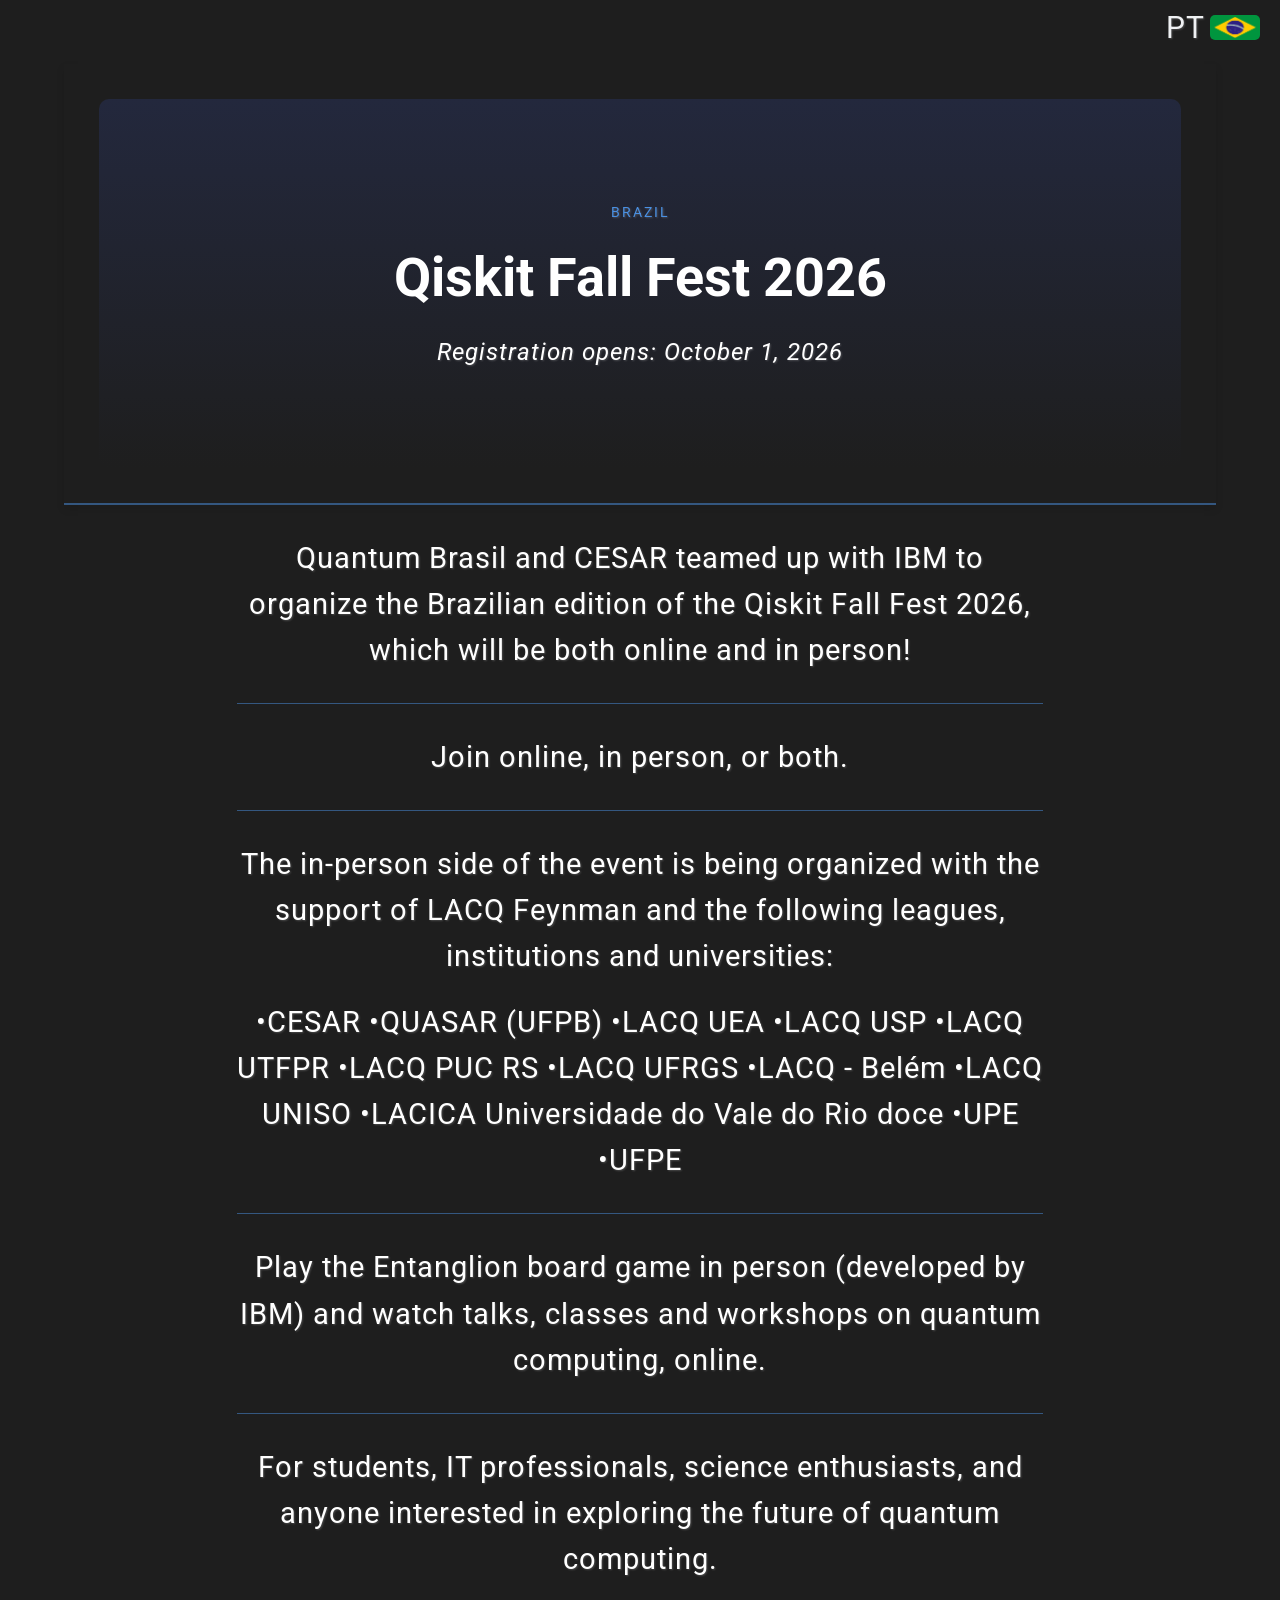
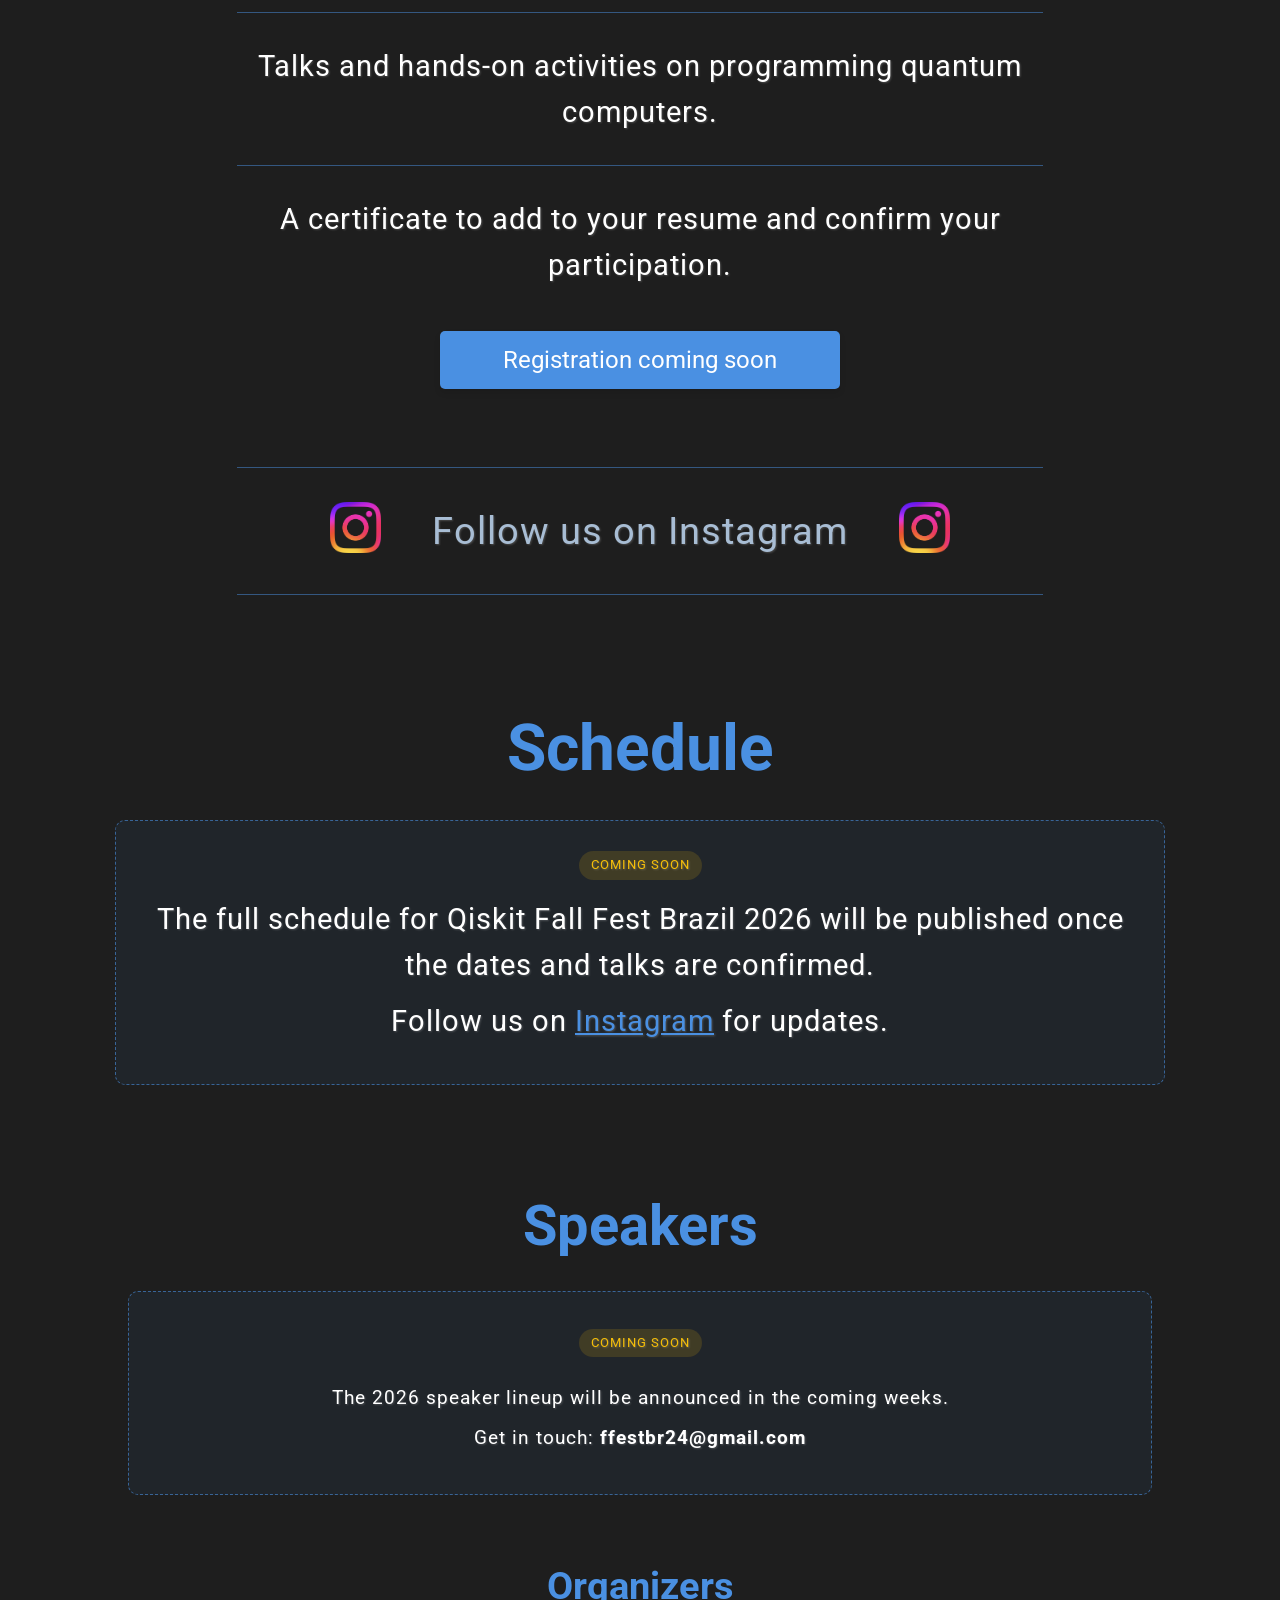
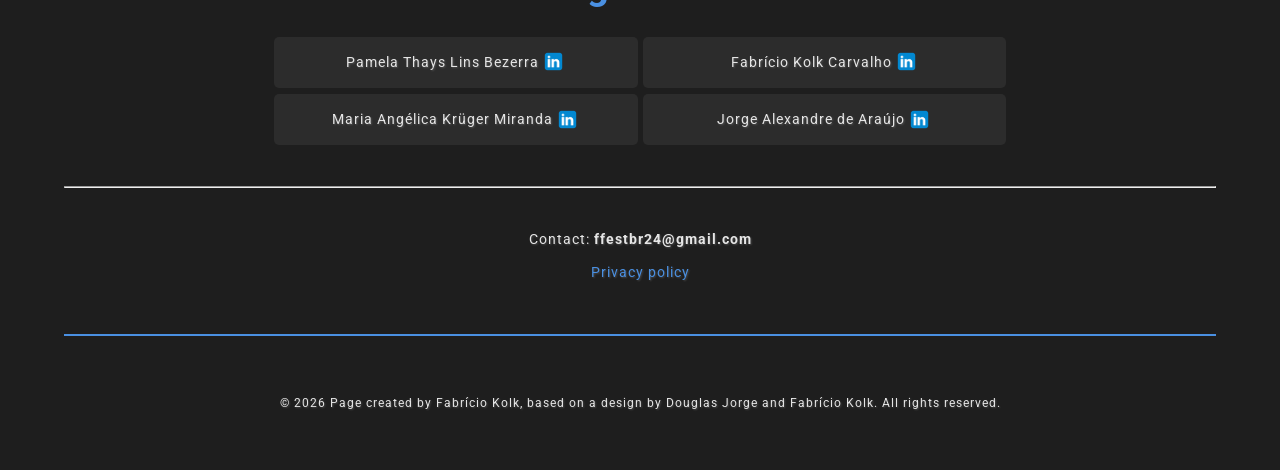
==== index_en.html @ 933672a3 "Updates" ====
<!DOCTYPE html>
<html lang="en">

<head>
  <meta property="og:title" content="Qiskit Fall Fest Brazil - 2026">
  <meta property="og:description" content="Come learn quantum computing!">
  <meta property="og:image" content="https://qiskit-fall-fest-br.github.io/2026/img/instagram/logo_original_big_size.png">
  <meta property="og:url" content="https://qiskit-fall-fest-br.github.io/2026/">
  <meta property="og:type" content="website">

  <meta charset="UTF-8">
  <meta name="viewport" content="width=device-width, initial-scale=1.0">
  <title>Qiskit Fall Fest 2026 - Brazil</title>
  <link rel="stylesheet" href="css/styles.css">
</head>
<body>
  <header>
    <section id="imagem-evento">
      <div class="hero-2026">
        <p class="hero-eyebrow">Brazil</p>
        <h1>Qiskit Fall Fest 2026</h1>
        <p class="hero-data"><!-- TODO: update with the official dates once confirmed -->Registration opens: October 1, 2026
</p>
      </div>
    </section>
    <a class="lang-switcher" href="index.html">
      <p>PT</p>
      <img src="img/flags/br.png" alt="br flag"/>
    </a>
  </header>

  <main>
  <div class="margin">

  <section class="descricao">
    <p>Quantum Brasil and CESAR teamed up with IBM to organize the Brazilian edition of the Qiskit Fall Fest 2026<!-- TODO: confirm the 2026 format -->, which will be both online and in person!</p>
  </section>

  <section class="descricao">
    <p>Join online, in person, or both.</p>
  </section>

  <section class="descricao">
    <!-- TODO: review/update the list of supporting leagues and institutions for the 2026 edition -->
    <p>The in-person side of the event is being organized with the support of LACQ Feynman and
the following leagues, institutions and universities:</p>

      <p>•CESAR
        •QUASAR (UFPB)
        •LACQ UEA
        •LACQ USP
        •LACQ UTFPR
        •LACQ PUC RS
        •LACQ UFRGS
        •LACQ - Belém
        •LACQ UNISO
        •LACICA Universidade do Vale do Rio doce
        •UPE
        •UFPE
</p>

  </section>

  <section class="descricao">
    <p>Play the Entanglion board game in person (developed by IBM) and watch talks, classes and workshops on quantum computing, online.</p>
  </section>

  <section class="descricao">
    <p>For students, IT professionals, science enthusiasts, and anyone interested in
      exploring the future of quantum computing.</p>
  </section>

  <section class="descricao">
    <p>Talks and hands-on activities on programming quantum computers.</p>
  </section>

  <section class="descricao" id="ultimo">
    <p>A certificate to add to your resume and confirm your
      participation.</p>
  </section>

  <section id="formulario-inscricao">
    <!-- TODO: create the 2026 registration form (Google Forms) and update the link in abrirForm(), at the end of this page -->
    <form id="form-inscricao">
      <button type="button" onclick="abrirForm()">Registration coming soon</button>
    </form>
  </section>
  <div class = "instagram_div" >
    <a href="https://www.instagram.com/quantumbrasil_qff/" target="_blank"><img src="img/instagram/logo.png"/></a>
    <a href="https://www.instagram.com/quantumbrasil_qff/" target="_blank"><p class="instagram-link" target="_blank">Follow us on Instagram</p></a>
    <a href="https://www.instagram.com/quantumbrasil_qff/" target="_blank"><img src="img/instagram/logo.png"/></a>
  </div>
  </div>

  <section class="cronograma_mobile">
    <h2>Schedule</h2>
    <div class="placeholder-box">
      <p class="placeholder-tag">Coming soon</p>
      <p>The full schedule for Qiskit Fall Fest Brazil 2026 will be published once the dates and talks are confirmed.</p>
      <p>Follow us on <a href="https://www.instagram.com/quantumbrasil_qff/" target="_blank">Instagram</a> for updates.</p>
    </div>
  </section>

  <section class="palestrantes">
    <h2>Speakers</h2>
    <div class="placeholder-box">
      <p class="placeholder-tag">Coming soon</p>
      <p>The 2026 speaker lineup will be announced in the coming weeks.</p>
      <p>Get in touch: <strong>ffestbr24@gmail.com</strong></p>
    </div>
  </section>

  <div class="margin">
  <div id="organizadores">
    <h2>Organizers</h2>
    <!-- TODO: confirm whether the 2026 organizing team is the same as 2025 and update the list below -->
    <div class="organizadores-container">
      <div class="organizador">
        <p id="Pamela">Pamela Thays Lins Bezerra</p>
        <a href="https://www.linkedin.com/in/pamelathays/" target="_blank">
        <img class="linkedin" src="img/linkedin/icons8-linkedin-480.png" alt="LinkedIn">
    </a>
      </div>
      <div class="organizador">
        <p id="Fabricio_desc">Fabrício Kolk Carvalho</p>
        <a href="https://www.linkedin.com/in/fabricio-kolk/" target="_blank">
            <img class="linkedin" src="img/linkedin/icons8-linkedin-480.png" alt="LinkedIn">
        </a>
    </div>

    <div class="organizador">
        <p id="Maria_desc">Maria Angélica Krüger Miranda</p>
        <a href="https://www.linkedin.com/in/maria-angelica-kruger-miranda-4506661a3/" target="_blank">
            <img class="linkedin" src="img/linkedin/icons8-linkedin-480.png" alt="LinkedIn">
        </a>
    </div>

    <div class="organizador" id="Jorge">
        <p>Jorge Alexandre de Araújo</p>
        <a href="https://www.linkedin.com/in/jorge-ara%C3%BAjo/" target="_blank">
            <img class="linkedin" src="img/linkedin/icons8-linkedin-480.png" alt="LinkedIn">
        </a>
    </div>

    </div>
  </div>
</div>

  <hr>

  <div id="sponsored-div">
    <!-- TODO: update the link below to the official 2026 Global Fall Fest page once available -->
    <!-- 
    <a href="https://www.ibm.com/quantum/events" target="_blank">
      <picture >
        <source  srcset="img/sponsored_image/sponsored_img_en_desktop.png" media="(min-width: 768px)">
        <source  srcset="img/sponsored_image/sponsored_img_en_mobile.png" media="(max-width: 767px)">
        <img class=sponsored-img src="img/sponsored_image/sponsored_img_en_desktop.png" alt="Sponsored Event, click to learn more">
      </picture>
    </a>
    -->
    <section id="fale-conosco">
      <p>Contact: <strong>ffestbr24@gmail.com</strong></p>
      <p><a href="privacidade.html" target="_blank">Privacy policy</a></p>
    </section>

  </div>

</main>


  <script>
    function abrirForm() {
      // TODO: replace with the 2026 Google Forms registration link once it exists
      alert('Registration for Qiskit Fall Fest Brazil 2026 has not opened yet. Follow @quantumbrasil_qff on Instagram to be notified!');
    }
  </script>

  <footer>
    <p>&copy; 2026 Page created by Fabrício Kolk, based on a design by Douglas Jorge and Fabrício Kolk. All rights reserved.</p>
  </footer>

  <script src="js/script.js"></script>
</body>

</html>
---- css/styles.css ----
@import url('https://fonts.googleapis.com/css2?family=Roboto:wght@400;500;700&display=swap');

* {
  margin: 0;
  padding: 0;
  box-sizing: border-box;
}

body {
  font-family: 'Roboto', sans-serif;
  line-height: 1.6;
  background-color: #1e1e1e;
  color: #e5e5e5;
}

header {
  color: #4a90e2;
  padding: 0; /* Increased padding */
  text-align: center;
  box-shadow: 0 4px 8px rgba(0, 0, 0, 0.1); /* Subtle shadow */
  border-bottom: 2px solid rgba(74, 144, 226, 0.5); /* Border at the bottom */
}

section {
  padding: 40px 20px;
}

h1 {
  color: white;
  text-align: center; /* Center the text */
  font-size: 2em; /* Default font size */
  margin-bottom: 20px;
}

h2 {
  color: #4a90e2;
  font-size: 2.2em;
  margin-bottom: 20px;
  text-align: center;
}

/* Default margin for small screens */
.margin {
  margin-left: 5%;
  margin-right: 5%;
}

.palestrante-card {
  /* background: radial-gradient(circle, rgb(17, 17, 16) 10%, rgb(65, 60, 49) 75%, rgb(240, 225, 91) 100%); */
  /* background: linear-gradient(to bottom, #23283d 1%, #0f0f0f 55%);  */
  /* background: linear-gradient(to bottom, #212530 40%, #131314 55%);  */
  background: linear-gradient(to bottom, #252e4799 40%, #131314 70%);
  box-shadow: inset 0 0 5px #fabc5e66;
  /* background: linear-gradient(to bottom, #293147 40%, #131314 55%); */
  border: 0px inset #797876;
  /* box-shadow: inset 0 0 1px #eeb804; */
  /* box-shadow: inset 0 0px 2px #e2be4a; */
  /* box-shadow: 0 0 1px #ff7eb6;  */
  /* box-shadow: 0 0 2px #be95ff; */
}
p {
  text-shadow: 1px 1px 2px rgba(255, 255, 255, 0.2);
}

.nome_palestrante_linkedin_icone img {
  opacity: 55%;
}
.nome_palestrante_linkedin_icone img:hover {
  opacity: 100%;
}
/* Medium screens */
@media (min-width: 768px) {
  .margin {
    margin-left: 10%;
    margin-right: 10%;
  }
}

/* Large screens */
@media (min-width: 1024px) {
  .margin {
    margin-left: 15%;
    margin-right: 15%;
  }
}

/* Extra large screens */
@media (min-width: 1440px) {
  .margin {
    margin-left: 20%;
    margin-right: 20%;
  }
}


.descricao {
  text-align: center;
  margin: 20px 0; /* Add vertical space between text blocks */
  color: #ffffff; /* Dark grey text */
  padding: 10px 0; /* Add some padding inside the text block */
  font-family: 'Roboto', sans-serif; /* Modern font */
  border-bottom: 1px solid rgba(74, 144, 226, 0.5); /* 50% opacity */
}

#formulario-inscricao {
  padding-top: 1vw;
  margin: 3vw;
  margin-top: 0;
}
.instagram_div {
  display:flex;
  flex-direction: column;
  align-items: center;
  padding: 0 2vw;
}

.instagram_div img {
  height: auto;
  width: 5vw;
}

.instagram_div p {
  text-align: center;
  font-size: 1.5vw;
}

#organizadores {
  font-size:0.9em;
  padding: 40px 20px;
}

#organizadores h2 {
  font-size: 2.5em; /* Increase the font size of the heading */
  margin-bottom: 20px;
  text-align: center;
}

#organizadores ul {
  list-style-type: none;
  padding-left: 0;
}

#organizadores ul li {
  background-color: #2c2c2c;
  padding: 15px; /* Increase padding for better spacing */
  margin-bottom: 15px; /* Increase margin for better spacing */
  border-radius: 5px;
  font-size: 1.2em; /* Increase font size for the organizers' names */
  display: flex;
  align-items: center;
  justify-content: space-between;
}

#organizadores ul li a img {
  width: 30px;
  height: 30px;
  vertical-align: middle;
  margin-left: 10px; /* Add some space between the name and the icon */
}


#fale-conosco {
  text-align: center; /* Center the text */
  padding: 20px; /* Add some padding for better spacing */
  margin: 20px 0; /* Add vertical margin for separation */
}

#fale-conosco p {
  margin-bottom: 10px; /* Add some space between paragraphs */
}

#fale-conosco a {
  color: #4a90e2; /* Ensure the link color matches your theme */
  text-decoration: none; /* Remove underline from the link */
}

#fale-conosco a:hover {
  text-decoration: underline; /* Add underline on hover for better UX */
}

p, ul {
  margin-bottom: 20px;
}

#imagem-evento {
  display: flex;
  flex-direction: column;
  margin: auto;
  padding: 3%;
  display: flex;
  justify-content: center; 
  align-items: center;    
  width: 100%;
  height: 100%;       
}

#imagem-evento img {
  max-width: 100%;
  height: auto;
  border-radius: 10px;
}

ul {
  list-style-type: none;
  padding-left: 0;
}

ul li {
  background-color: #2c2c2c;
  padding: 10px;
  margin-bottom: 10px;
  border-radius: 5px;
}

ul li strong {
  color: #4a90e2;
}

a {
  color: #4a90e2;
}


.palestrante-card {
  display: flex;
  flex-direction: row;
  align-items: center;
  background-color: #2c2c2c;
  padding: 20px;
  margin-bottom: 20px;
  border-radius: 10px;
}

.palestrante-card img {
  border-radius: 1%;
  margin-right: 20px;
}


.palestrante-card .info-palestrante h3 {
  color: #4a90e2;
}

footer {
  color: #e5e5e5;
  padding: 30px 0; /* Increased padding */
  text-align: center;
  border-top: 2px solid #4a90e2; /* Border at the top */
}

#form-inscricao {
  display: flex;
  flex-direction: column;
  max-width: 400px;
  margin: 0 auto;
  
}

#form-inscricao label,#form-inscricao input {
  margin-bottom: 10px;
}

#form-inscricao input {
  padding: 10px;
  border-radius: 5px;
  border: 1px solid #4a90e2;
  background-color: #2c2c2c;
  color: #e5e5e5;
}
button {
  background-color: #4a90e2;
  color: #fff;
  border: none;
  padding: 15px 30px; /* Increase padding for a bigger button */
  cursor: pointer;
  border-radius: 5px;
  width: 100%; /* Button occupies 100% of the form width */
  font-family: 'Roboto', sans-serif; /* Modern font */
  box-shadow: 0 4px 6px rgba(0, 0, 0, 0.1); /* Subtle shadow for depth */
  transition: background-color 0.3s ease, transform 0.3s ease; /* Smooth transition */
}

button:hover {
  background-color: #357ABD; /* Darker blue on hover */
  transform: translateY(-2px); /* Slight lift on hover */
}
footer {
  color: #e5e5e5; /* Ensure the text color matches your theme */
  padding: 5%; /* Reduce padding for a smaller footer */
  padding-bottom: 5%;
  text-align: center; /* Center the text */
  font-size: 0.4em; /* Make the text smaller */
}

footer p {
  margin: 0; /* Remove default margin */
}

.lang-switcher{
  display: grid;
  grid-template-columns: 1fr 1fr;
  gap: 0px 0px;
  position:absolute;
  top: 2px;
  right: 2px;
  text-decoration: none;
  align-items: center;
}
.lang-switcher p {
  line-height: 2vw;
  text-decoration: none;
  font-size: clamp(16px, 3vw, 30px);
  margin: 0;
  padding: 0px;
  color: #eff1f3;
}
.lang-switcher img{
  width: clamp(30px, 5vw, 50px);
  height: auto;
 

  padding: 0px; /* Adds padding to make it easier to click on mobile */
  border-radius: 5px; /* Rounded corners */
  transition: all 0.3s ease; /* Smooth transition for hover effects */
}
.lang-switcher img:hover {
  box-shadow: inset 0 0 30px 1px #d396d0;
}

#sponsored-div {
  display: flex;
  flex-direction: column;
  justify-content: center;
  align-items: center;
}


.sponsored-img {
  border-radius: 25px;
  width: 100%;
  height: auto;
}

#ultimo {
  margin-bottom: 0;
  border-bottom: 0;
}

.palestra-card{
  padding: 2vw 3vw;
  box-shadow: inset 0 0 0px 0px #a8a7a0;
  border-bottom: 1px solid #384052;
  border-left: 7px solid #44648d;
  border-radius: 0;
  margin: 2vw;
  display: flex;
  flex-direction: column;
  justify-content: center;
  align-items: center;

}

.cronograma_mobile {
  margin-top: 3vw;
  padding: 1vw 4vw;
}
.cronograma_mobile h2 {
  font-size: clamp(1px, 9vw, 4em);
  margin-top: 4vw;
}
.day {
  
  border-bottom: 1px solid rgba(74, 75, 80, 0.5);
  padding: clamp(1em,5vw,3em) 0;
  margin: 0vw 0;
}
.day h3 {
  font-size: clamp(1px, 5vw, 2.5em);
  font-weight: normal;
  color: #ffffff;
}
.day a {
  text-decoration:none;
  border-bottom: 1px;
}
.palestra-card h4 {
  font-weight: normal;
  font-size: clamp(1px, 4.5vw, 3em);
}
.palestra-card {
  background: radial-gradient(circle, rgba(7, 20, 36, 1) 20%, #17263a 100%);
  display:flex;
  flex-direction: column;
  justify-content: center;
  margin: 1vw 0;
  margin-bottom: 0;
  border-radius: 5px;
  
}
.palestra-card h5 {
  font-weight:normal;
  text-align: center;
  font-size: clamp(1px, 4.5vw, 3em);
  color: #ffffff;
}

.palestra-card p{
  color:#B8D7FA;
  text-align: center;
  font-style: italic;
  font-size: clamp(1px, 3vw, 2em);
  margin: 0;
}

.palestra-card a:hover{
  color:#5ba6fc;
}


#ver_palestra {
  text-align:center;
}

#Esquenta_pal{
  padding-top: 1vw;
}

.cronograma_desktop{
  display:none;
}
.cronograma_desktop_sabado{
  display: none;
}
#ver_palestra{
  display:block;
}

.cronograma_mobile{
  display: block;
}

#voltar_cronograma{
  display:none;
}
/* Media Queries for responsiveness */
@media (min-width: 30px) {
  body {
    padding-top: 3%;
    padding-left: .5%;
    padding-right: .5%;
  }

  header h1 {
    font-size: 3em;
  }

  h1 {
    font-size: 1.5em; /* Adjust font size for small screens */
  }

  h2 {
    font-size: 1em;
  }

  ul {
    padding-left: 40px;
  }

  p {
    font-size: 0.9em;
    letter-spacing: 0.5px;
  }
  button {
    font-size: 1.1em; /* Adjust font size for small screens */
  }
  #fale-conosco {
    font-size: 0.5em;
  }
  #organizadores {
    font-size: .6em;
    
  }
  .lang-switcher {
    top: 3px; /* Less spacing on smaller screens */
    right: 3px;
    font-size: 14px; /* Slightly smaller text */
    padding: 1px 4px; /* Adjust padding */
  }

  .organizador {
    display: flex;
    flex-direction: row;
    align-items: center;
    justify-content: center;
    font-size: 1.2em;
    background-color: #2c2c2c;
    padding: 10px 5px;
    border-radius: 5px;
    width: calc(50% - 20px); /* Ensures each item takes up half of the container */
    box-sizing: border-box; /* Includes padding and borders in width calculations */
    margin-bottom: 1px; /* Optional: adds spacing between rows */

  }
  .organizadores-container {
    display: flex;
    flex-direction: row;
    align-items: center;
    justify-content: center;
    flex-wrap: wrap; /* Allows the items to wrap */
    gap: 5px; /* Space between items */
    justify-content: center; /* Centers items in the middle */
  }
  
  .organizador p {
    margin: 0; /* Removes default margins to ensure proper alignment */
    margin-left:.5em;
    line-height: 1.5; /* Adjusts the line height to center text better */
}

.palestrantes {
  padding: 0 1em;
}
.palestrantes h2 {
  font-size: 9vw;
}
.palestrantes h3 {
  font-size: 7vw;
  text-align: center;
  margin-top: 0;
  margin-bottom: 0;
  font-style: italic;
  
}
.palestrantes p {
  margin: .5em;
  font-size: 3vw;
}
.palestrante-card {
  flex-direction: column;
}
.palestrante-card img {
  margin-right: 0;
}
.info-palestrante {
  padding: 0;
  padding-top: 1vw;
}
.palestrante-name-photo-container {
  display: flex;
  flex-direction: column;
  align-items: center;
  justify-content: center;
  margin-bottom: 2em;
}
.palestrante-photo {
  width: 100%;
  height: auto;
  object-fit: cover;
}	


.linkedin {
    margin: 0; /* Adds space between the text and icon */
    margin-left: .4em;
    width: 2.1em; /* Adjust size based on preference */
    height: auto; /* Maintains aspect ratio */
}
.nome_palestrante_linkedin_icone {
  display: flex; 
  flex-direction: row;
  justify-content: center;
  margin-top: 0;
}
.nome_palestrante_linkedin_icone img {
  width: 8vw;
  min-width: 1.8em;
  height: auto;
  margin-top: 1.8vw;
  margin-left: 3vw;
}
.nome_palestrante_linkedin_icone a {
  display: inline-block;
  margin: 0;
} 
.instagram_div {
  border-top:1px solid rgba(74, 144, 226, 0.5);;
  border-bottom:1px solid rgba(74, 144, 226, 0.5);; 

  box-shadow: inset 0 0px 0px #53a1e066;
  border-radius: 0vw;
  margin-top: 0em;
  display:flex;
  flex-direction: row;
  align-items: center;
  justify-content: center;
  padding: 1vw 1vw;
}

.instagram_div img {
  vertical-align: center;
  margin-top: 0vw;
  margin-left: 4vw;
  margin-right: 4vw;
  height: auto;
  width: 6vw;
}

.instagram_div p {
  color: #a8bdd4;
  margin-top: 3.5vw;
  text-align: center;
  font-size: 5vw;
  text-decoration: none;
  vertical-align: middle;
}
.instagram_div a {
  text-decoration: none;
  margin:0;
  padding: 0;
}
#ver_palestra{
  display:block;
}

.cronograma_mobile{
  display: block;
}

#voltar_cronograma{
  display:none;
}
#cronograma_desktop{
  display:none;
}
#h2_hide{
  display:none;
}
#pre_evento{
  display:none;
}
}

@media (min-width: 768px) {
  body {
    padding-top: 5%;
    padding-left: 5%;
    padding-right: 5%;
  }
  

  header h1 {
    font-size: 3em;
  }

  h1 {
    font-size: 2em; /* Adjust font size for medium screens */
  }

  ul {
    padding-left: 40px;
  }

  p {
    font-size: 1.5em;
    letter-spacing: 0.8px;
  }
  button {
    font-size: 1.2em; /* Adjust font size for medium screens */
    }
  #fale-conosco {
    font-size: 0.5em;
  }
  #organizadores h2 {
    font-size: 2.6em;
  }
  .lang-switcher {
    top: 7px; /* Increase spacing on larger screens */
    right: 7px;
    font-size: 14px; /* Slightly larger text */
    padding: 3px 7px;
  }

  
.palestrantes {
  padding: 0 5vw;
}
.palestrantes h2 {
  font-size: 3.5em;
}
.palestrantes h3 {
  font-size: 4vw;
  text-align: center;
  margin-top: 0;
  margin-bottom: 0;
  font-style: italic;
}
.palestrantes p {
  margin: .5em;
  font-size: 2vw;
}

.palestrante-card {
  flex-direction: column;
  border: 0px inset #8a7242;
  /* background: linear-gradient(to bottom, #191d2999 40%, #131314 70%); */
  box-shadow: inset 0 0 3px #ecc06866;
}
.palestrante-card img {
  margin-right: 0;
}
.info-palestrante {
  padding: 0;
  padding-top: 1vw;
}
.palestrante-name-photo-container {
  display: flex;
  flex-direction: column;
  align-items: center;
  justify-content: center;
  margin-bottom: 2em;
}
.palestrante-photo {
  width: 100%;
  max-width: 40em;
  height: auto;
  object-fit: cover;
}	

.organizador p {
    margin: 0; /* Removes default margins to ensure proper alignment */
    line-height: 1.5; /* Adjusts the line height to center text better */
}

.linkedin {
    margin: 0; /* Adds space between the text and icon */
    margin-top: .5em;
    margin-left: .4em;
    width: 2.1em; /* Adjust size based on preference */
    height: auto; /* Maintains aspect ratio */
}
.nome_palestrante_linkedin_icone {
  display: flex;
  flex-direction: row;
  justify-content: center;
  margin-top: 1em;
}
.nome_palestrante_linkedin_icone img {
  width: 5vw;
  height: auto;
  margin-top: .8vw;
  margin-left: 1.2em;
}
.nome_palestrante_linkedin_icone a {
  display: inline-block;
  margin: 0;
} 
.instagram_div {
  border-top:1px solid #576c92;
  border-bottom:1px solid #576c92; 

  box-shadow: inset 0 0px 0px #53a1e066;
  border-radius: 0vw;
  margin-top: 0em;
  display:flex;
  flex-direction: row;
  align-items: center;
  justify-content: center;
  padding: 1vw 1vw;
}

.instagram_div img {
  vertical-align: center;
  margin-top: 0vw;
  margin-left: 4vw;
  margin-right: 4vw;
  height: auto;
  width: 4vw;
}

.instagram_div p {
  color: #a8bdd4;
  margin-top: 1.5vw;
  text-align: center;
  font-size: 3vw;
  text-decoration: none;
  vertical-align: middle;
}
.instagram_div a {
  text-decoration: none;
  margin:0;
  padding: 0;
}
#ver_palestra{
  display:block;
}
#cronograma_desktop{
  display:none;
}
#cronograma_desktop_sabado{
  display:none;
}
.cronograma_mobile{
  display: block;
}

#voltar_cronograma{
  display:none;
}
#h2_hide{
  display:none;
}
#pre_evento{
  display:none;
}
}

@media (min-width: 1024px) {
  body {
    padding-top: 5%;
    padding-left: 5%;
    padding-right: 5%;
  }

  header h1 {
    font-size: 3em;
  }

  h1 {
    font-size: 2.5em; /* Adjust font size for large screens */
  }

  ul {
    padding-left: 60px;
  }

  p {
    font-size: 1.8em;
    letter-spacing: 1px;

  }
  button {
    font-size: 1.5em; /* Adjust font size for large screens */
    }
  #fale-conosco {
    font-size: 0.5em;
  }
  #organizadores h2 {
    font-size: 3em;
  }
  .lang-switcher {
    top: 10px; /* Increase spacing on larger screens */
    right: 10px;
    font-size: 20px; /* Slightly larger text */
    padding: 5px 10px;
  }
  .organizador {
    display: flex;
    flex-direction: row;
    align-items: center;
    justify-content: center;
    font-size: .8em;
    background-color: #2c2c2c;
    padding: 10px 5px;
    border-radius: 5px;
    width: calc(50% - 20px); /* Ensures each item takes up half of the container */
    box-sizing: border-box; /* Includes padding and borders in width calculations */
    margin-bottom: 1px; /* Optional: adds spacing between rows */
  }
  .organizadores-container {
    display: flex;
    flex-direction: row;
    align-items: center;
    justify-content: center;
    flex-wrap: wrap; /* Allows the items to wrap */
    gap: 5px; /* Space between items */
    justify-content: center; /* Centers items in the middle */
  }
  .organizador p {
    margin: 0; /* Removes default margins to ensure proper alignment */
    line-height: 1.5; /* Adjusts the line height to center text better */
}

.palestrantes {
  padding: 0 4em;
}
.palestrantes h2 {
  font-size: 3.5em;
}
.palestrantes h3 {
  font-size: 3.5vw;
  text-align: center;
  margin-top: 0;
  margin-bottom: 0;
  font-style: italic;
}
.palestrantes p {
  margin: .5em;
  font-size: 1.5vw;
}
.palestrante-card {
  flex-direction: column;
}
.palestrante-card img {
  margin-right: 0;
}
.info-palestrante {
  padding: 1vw 3vw;
}
.palestrante-name-photo-container {
  display: flex;
  flex-direction: column;
  align-items: center;
  justify-content: center;
  margin-bottom: 2em;
}
.palestrante-photo {
  max-width: none;
  min-width: 30em;
  width: 55%;
  height: auto;
  object-fit: cover;
}	
#organizadores h2{
  font-size: 4em;
}
.organizador {
  display: flex;
  flex-direction: row;
  align-items: center;
  justify-content: center;
  font-size: .8em;
  background-color: #2c2c2c;
  padding: 10px 5px;
  border-radius: 5px;
  width: calc(50% - 20px); /* Ensures each item takes up half of the container */
  box-sizing: border-box; /* Includes padding and borders in width calculations */
  margin-bottom: 1px; /* Optional: adds spacing between rows */
}
.organizadores-container {
  display: flex;
  flex-direction: row;
  align-items: center;
  justify-content: center;
  flex-wrap:wrap; /* Allows the items to wrap */
  gap: 5px; /* Space between items */
  justify-content:center; /* Centers items in the middle */
}
.organizador p {
  margin: 0; /* Removes default margins to ensure proper alignment */
  line-height: 1.5; /* Adjusts the line height to center text better */
}

.linkedin {
    margin: 0; /* Adds space between the text and icon */
    margin-top: .5em;
    margin-left: .4em;
    width: 3em; /* Adjust size based on preference */
    height: auto; /* Maintains aspect ratio */
}
.nome_palestrante_linkedin_icone {
  display: flex;
  flex-direction: row;
  justify-content: center;
  margin-top: 1em;
}
.nome_palestrante_linkedin_icone img {
  width: 4vw;
  height: auto;
  margin-top: 1vw;
  margin-left: 1.2em;
}
.nome_palestrante_linkedin_icone a {
  display: inline-block;
  margin: 0;
}
.instagram_div {
  border-top:1px solid rgba(74, 144, 226, 0.5);
  border-bottom:1px solid rgba(74, 144, 226, 0.5);; 

  box-shadow: inset 0 0px 0px #53a1e066;
  border-radius: 0vw;
  margin-top: 0em;
  display:flex;
  flex-direction: row;
  align-items: center;
  justify-content: center;
  padding: 1vw 1vw;
}

.instagram_div img {
  vertical-align: center;
  margin-top: 0vw;
  margin-left: 4vw;
  margin-right: 4vw;
  height: auto;
  width: 4vw;
}

.instagram_div p {
  color: #a8bdd4;
  margin-top: 1.5vw;
  text-align: center;
  font-size: 3vw;
  text-decoration: none;
  vertical-align: middle;
}
.instagram_div a {
  text-decoration: none;
  margin:0;
  padding: 0;
}

#cronograma_desktop{
  display:none;
}
#cronograma_desktop_sabado{
  display:none;
}
#ver_palestra{
  display:block;
}

.cronograma_mobile{
  display: block;
}

#voltar_cronograma{
  display:none;
}
#h2_hide{
  display:none;
}
#pre_evento{
  display:none;
}
}


@media (min-width: 1440px) {
  body {
    padding-top: 2%;
    padding-left: 5%;
    padding-right: 5%;
  }

  header h1 {
    font-size: 3em;
  }

  h1 {
    font-size: 3em; /* Adjust font size for extra large screens */
  }


  ul {
    padding-left: 80px;
  }

  p {
    font-size: 2.5em;
    letter-spacing: 1.1px;
  }
  button {
    font-size: 2em; /* Adjust font size for extra large screens */
    }
  #fale-conosco {
    font-size: 0.6em;
  }
  .palestrantes {
    padding: 0 6vw;
  }
  .palestrantes h3 {
    font-size: 3vw;
    text-align: center;
    margin-top: 0;
    margin-bottom: 0;
    font-style: italic;
  }
  .palestrante-photo {
    width: 55%;
    height: auto;
    object-fit: cover;
  }	
  .nome_palestrante_linkedin_icone img {
    width: 3vw;
    height: auto;
    margin-top: .87em;
    margin-left: 1.2em;
  }

  #organizadores h2{
    font-size: 4em;
  }
  .organizador {
    display: flex;
    flex-direction: row;
    align-items: center;
    justify-content: center;
    font-size: .8em;
    background-color: #2c2c2c;
    padding: 10px 5px;
    border-radius: 5px;
    width: calc(50% - 20px); /* Ensures each item takes up half of the container */
    box-sizing: border-box; /* Includes padding and borders in width calculations */
    margin-bottom: 1px; /* Optional: adds spacing between rows */
  }
  .organizadores-container {
    display: flex;
    flex-direction: row;
    align-items: center;
    justify-content: center;
    flex-wrap:wrap; /* Allows the items to wrap */
    gap: 5px; /* Space between items */
    justify-content:center; /* Centers items in the middle */
  }
  .organizador p {
    margin: 0; /* Removes default margins to ensure proper alignment */
    line-height: 1.5; /* Adjusts the line height to center text better */
}

  .linkedin {
      margin: 0; /* Adds space between the text and icon */
      margin-top: .5em;
      margin-left: .5em;
      width: 4em; /* Adjust size based on preference */
      height: auto; /* Maintains aspect ratio */
  }

  .nome_palestrante_linkedin_icone {
    display: flex;
    flex-direction: row;
    justify-content: center;
    margin-top: 1em;
  }
  .nome_palestrante_linkedin_icone img {
    width: 3.5vw;
    height: auto;
    margin-top: .6vw;
    margin-left: 1.2em;
  }
  .nome_palestrante_linkedin_icone a {
    display: inline-block;
    margin: 0;
  }
  .instagram_div {
    border-top:1px solid rgba(74, 144, 226, 0.5);;
    border-bottom:1px solid rgba(74, 144, 226, 0.5);; 
  
    box-shadow: inset 0 0px 0px #53a1e066;
    border-radius: 0vw;
    margin-top: 0em;
    display:flex;
    flex-direction: row;
    align-items: center;
    justify-content: center;
    padding: 1vw 1vw;
  }
  
  .instagram_div img {
    vertical-align: center;
    margin-top: 0vw;
    margin-left: 4vw;
    margin-right: 4vw;
    height: auto;
    width: 4vw;
  }
  
  .instagram_div p {
    color: #a8bdd4;
    margin-top: 1.5vw;
    text-align: center;
    font-size: 2.4vw;
    text-decoration: none;
    vertical-align: middle;
  }
  .instagram_div a {
    text-decoration: none;
    margin:0;
    padding: 0;
  }

  #cronograma_desktop{
    display:grid;
  }

  #cronograma_desktop_sabado{
    display:grid;
  }
  #ver_palestra{
    display:none;
  }

  .cronograma_mobile{
    display: none;
  }

  #voltar_cronograma{
    display:block;
    text-align: center;
  }
  
.cronograma_mobile{
  padding:0
}



.cronograma_desktop_sabado{
  display: grid;
  grid-template-columns: .5fr 1fr 1fr;
  grid-template-rows: 1fr;
  gap: 0px 0px;
  border-right: 1px solid rgba(74, 75, 80, 0.5);
  margin-top:1vw;
  margin-bottom:1vw;
  padding: 0vw 0vw;
  
}
.cronograma_desktop_sabado h3{
  font-size: 1.5vw;
  background: radial-gradient(circle, rgba(7, 20, 36, 1) 20%, #17263a 100%);
  border-left: 8px solid #44648d;
  border-top: 1px solid #384052;
  border-bottom: 1px solid #384052;
  border-top-left-radius: 8px;
  border-bottom-left-radius: 8px;
  height: 100%;
  text-align: center;
  padding: 3.5vw 0;
}


.cronograma_desktop_sabado .palestra-card {
  margin: 0vw;
  border: 0;
  border-left: 1px solid #384052;
  border-top: 1px solid #384052;
  border-bottom: 1px solid #384052;
  
  height: 100%;
}

.cronograma_desktop_sabado .palestra-card h5 {
  font-size: 1.5rem; /* Smaller heading for talks */
  margin-bottom: .5rem;

} 
.cronograma_desktop_sabado .palestra-card.smaller_h5 h5 {
  font-size: 1.3rem; /* Smaller heading for talks */
  margin-bottom: .5rem;

} 
.cronograma_desktop h3 {
  border-top: 1px solid #384052;
  text-align: center;
  font-size: 1.3vw; /* Smaller heading for talks */
  margin-bottom: 0rem;
  box-shadow: inset 0 0 0px 0px #d5dadf66;
  border-bottom: 1px solid #384052;
  padding: 5vw 1vw;
  border-radius: 0px;
  background: radial-gradient(circle, rgba(7, 20, 36, 1) 20%, #17263a 100%);
  border-left: 8px solid #44648d;
  border-top-left-radius: 8px;
  border-bottom-left-radius: 8px;
  border-right: 1px solid #384052;
}

.cronograma_desktop_sabado .palestra-card p {
  font-size: 0.9rem; /* Smaller text for talk times and names */
}



.cronograma_desktop {
  display: grid;
  grid-template-rows: repeat(1, 1fr); /* 7 equal columns */
  grid-template-columns: .8fr 1fr 1fr 1fr; /* 3 rows that auto-adjust their height based on content */
  gap: 0px 0px; /* Space between the grid items */
  grid-auto-flow: row;
  border-bottom: 1px solid rgba(74, 75, 80, 0.5);
  padding: 0vw 0vw;
  padding-top: 0vw;
  margin-top: 1vw;
  /* background: linear-gradient(to bottom, #afbcc2, #3a5875, #31363a); */
  border-radius: 0px;
  /* border-bottom: 1px solid #f3f4f5; */
  border-top: 1px solid rgba(74, 75, 80, 0.5);

}
/* Each day block */

.cronograma_desktop_sabado.less_padding {
  display: grid;
  grid-template-columns: .5fr 1fr 1fr 1fr 1fr;
  grid-template-rows: 1fr;
}

.less_padding.palestra-card{
  padding: 2vw .5vw;
  margin:.2vw;
  border-radius: 1px;
  border-top: 1px solid rgba(74, 75, 80, 0.5);
}

#less_padding_h3 {
  padding: 4.5vw 2vw;
  font-size: 1.6vw;
  font-weight: normal;
  border-radius: 5px;
}
.cronograma_desktop .palestra-card h5 {
  font-size: 1.4rem; /* Smaller heading for talks */
  margin-bottom: .5rem;

}

.cronograma_desktop .palestra-card {
  flex-grow: 2; /* Allows cards to grow to the same height */
  display: flex;
  flex-direction: column;
  justify-content:center; /* Ensures content within is distributed evenly */
  min-height: 200px; /* You can adjust this to control the minimum height */
  padding: 0vw .5vw;
  margin:0;
  /* border-top-left-radius: 15px;
  border-bottom-left-radius: 15px;
  border-top-right-radius: 3px;
  border-bottom-right-radius: 3px; */
  border-right: 1px solid #384052;
  border-top: 1px solid #384052;
  border-left: 0px solid #f3f4f5;
}

.cronograma_desktop .palestra-card p {
  font-size: 0.9rem; /* Smaller text for talk times and names */
}
.programacao_semana{
  font-size:2.5vw;
  margin-top: 2vw;
  margin-bottom: 0;
}
#pre_evento{
  display: block;
  font-size:2.5vw;
  margin-top: 6vw;
  margin-bottom: 0;
}
#h2_hide{
  display:block;
}
#pre_evento{
  display:block;
}

.palestra-card {
  background: radial-gradient(circle, rgba(7, 20, 36, 1) 20%, #17263a 100%);
  display:flex;
  flex-direction: column;
  justify-content: center;
  margin: 1vw 0;
  margin-bottom: 0;
  border-radius: 0px;
  
}

.palestra-card.change_color{
  background: radial-gradient(circle, rgb(12, 33, 59) 20%, #223349 100%);
}

h3.change_color{
  background: radial-gradient(circle, rgb(12, 33, 59) 20%, #223349 100%);
}
  
}

@media (min-width: 1600px) {
  #ver_palestra {
    text-align:left;
  }

  .palestrantes {
    margin: 0;
    padding: 0;
  }
  .palestrantes h2 {
    font-size: 4em;
    
  }
  .palestrantes h3 {
    font-size: 3.2em;
    text-align: left;
    font-style: italic;
    margin-left: .5em;
  }
  .palestrantes p {
    text-align: left;
    margin: 1em;
    font-size: 1.5em;
  }
  .palestrante-card {
    flex-direction: row;
    padding:1em;
    border: 0px inset #8a7242;
    background: linear-gradient(to right, #1b2133 10%, #131314 40%);
    /* box-shadow: inset 0 0 5px #fabc5e66; */
    /* box-shadow: inset 0 0 3px #ecc06866; */
  }
  .palestrante-name-photo-container {
    display: flex;
    flex-direction: column;
    align-items: center;
    justify-content: center;
    margin-bottom: 2em;
  }
  .palestrante-photo {
    width: 30em;
    height: auto;
    object-fit: cover;
    /* box-shadow: 0px 0px 5px 1px #139dd333; */
  }
  .nome_palestrante_linkedin_icone {
    display: flex;
    flex-direction: row;
    justify-content: left;
    margin-top: 1em;
  }
  .nome_palestrante_linkedin_icone {
    display: flex;
    flex-direction: row;
  }
  .nome_palestrante_linkedin_icone img {
    width: 3.8em;
    height: auto;
    margin-top: .8em;
    margin-left: 1.2em;
  }
  .nome_palestrante_linkedin_icone a {
    display: inline-block;
    margin: 0;
  }
  .instagram_div {
    border-top:1px inset #5c8adf;
    border-bottom:1px inset #5c8adf; 
  
    box-shadow: inset 0 0px 0px #53a1e066;
    border-radius: 0vw;
    margin-top: 3vw;
    display:flex;
    flex-direction: row;
    align-items: center;
    justify-content: center;
    padding: 1vw 1vw;
  }
  
  .instagram_div img {
    vertical-align: center;
    margin-top: 0vw;
    margin-left: 4vw;
    margin-right: 4vw;
    height: auto;
    width: 4vw;
  }
  
  .instagram_div p {
    color: #a8bdd4;
    margin-top: 1.5vw;
    text-align: center;
    font-size: 2.4vw;
    text-decoration: none;
    vertical-align: middle;
  }
  .instagram_div a {
    text-decoration: none;
    margin:0;
    padding: 0;
  }
  #voltar_cronograma{
    text-align:left;
  }
  
}

.palestrantes{
  margin-top: 5vw;
}
#ver_palestra a{
  text-shadow: none;
  text-decoration: none;
  font-weight: lighter;
  font-style: italic;
  color:#615b4a;
  box-shadow: inset 0 0 1px 1px #524d2f;
  border-radius: 5px;
  padding:clamp(.5em, 1vw, .5em);
  
}
#voltar_cronograma  a{
  text-shadow: none;
  text-decoration: none;
  font-weight: lighter;
  font-style: italic;
  color:#4a5561;
  box-shadow: inset 0 0 1px 1px #3c3f4d;
  border-radius: 5px;
  padding:clamp(.5em, 1vw, .5em);
  
}
#voltar_cronograma {
  margin-top:clamp(1px, 4vw, 1em);

}
#voltar_cronograma a:hover{
  color:#62839e;
  box-shadow: inset 0 0 1px 1px #62839e;
}
#ver_palestra a:hover{
  color:#9e9062;
  
}

#ver_palestra {
  margin-top:clamp(1px, 4vw, 1em);

}
.palestrante-card p {
  margin-top:.5vw;
}



.palestrante-card .bio{
  margin-bottom: .4vw;
}



.palestra-card.highlight {
  box-shadow: inset 0 0 0px 5px #f5be0866;
}

/* #organizadores {
  padding: 40px 20px;
  text-align: center;
} */

/* --- Added for the 2026 edition --- */

.hero-2026 {
  width: 100%;
  padding: 8vw 5% 6vw;
  text-align: center;
  background: linear-gradient(180deg, #23283d 0%, #1e1e1e 100%);
  border-radius: 10px;
}

.hero-2026 .hero-eyebrow {
  color: #4a90e2;
  text-transform: uppercase;
  letter-spacing: 2px;
  font-size: 0.9em;
  margin-bottom: 10px;
}

.hero-2026 h1 {
  font-size: clamp(2em, 6vw, 3.4em);
  margin-bottom: 12px;
}

.hero-2026 .hero-data {
  color: #ffffff;
  font-style: italic;
  font-size: clamp(1.1em, 3vw, 1.5em);
}

.placeholder-box {
  text-align: center;
  margin: 20px 0;
  padding: 30px 20px;
  color: #ffffff;
  border: 1px dashed rgba(74, 144, 226, 0.6);
  border-radius: 10px;
  background: rgba(74, 144, 226, 0.06);
}

.placeholder-box h2 {
  margin-bottom: 14px;
}

.placeholder-box p {
  margin-bottom: 10px;
}

.placeholder-box .placeholder-tag {
  display: inline-block;
  margin-bottom: 16px;
  padding: 4px 12px;
  border-radius: 999px;
  background: rgba(245, 190, 8, 0.15);
  color: #f5be08;
  font-size: 0.8em;
  text-transform: uppercase;
  letter-spacing: 1px;
}
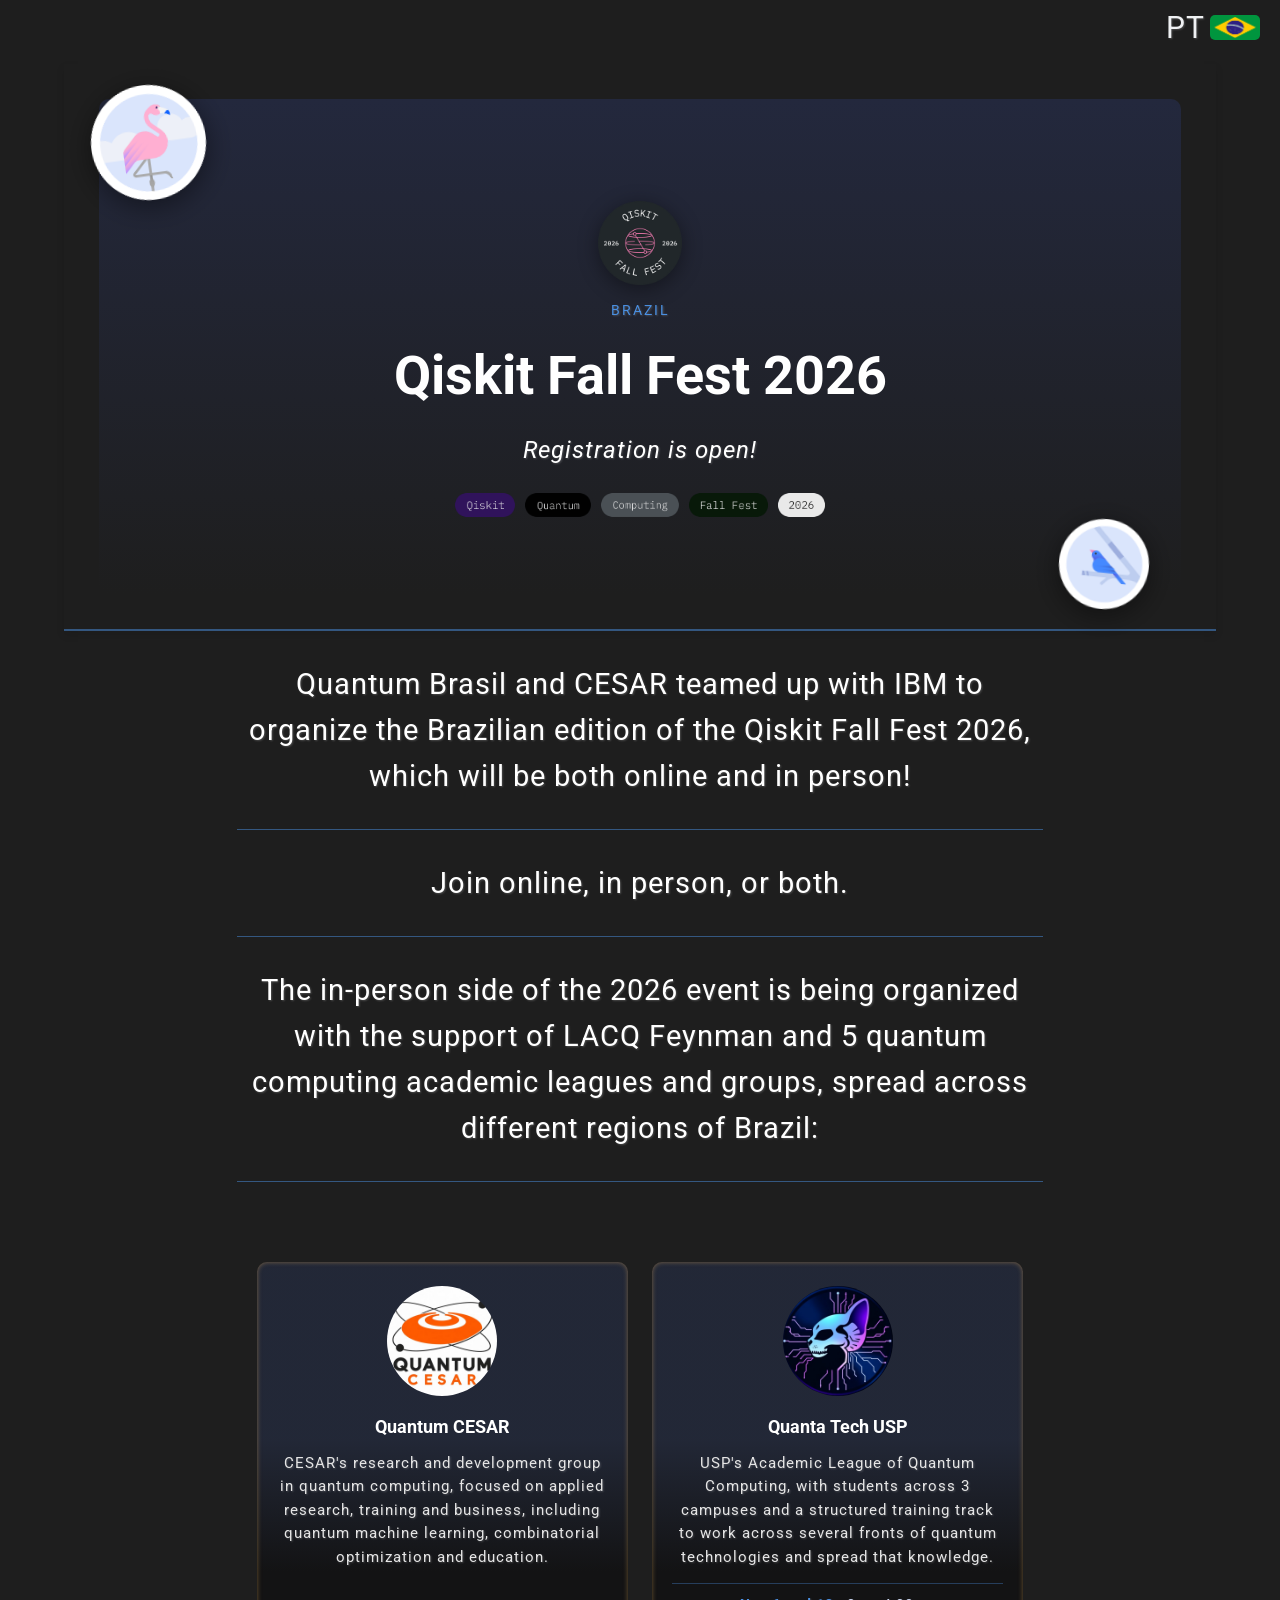
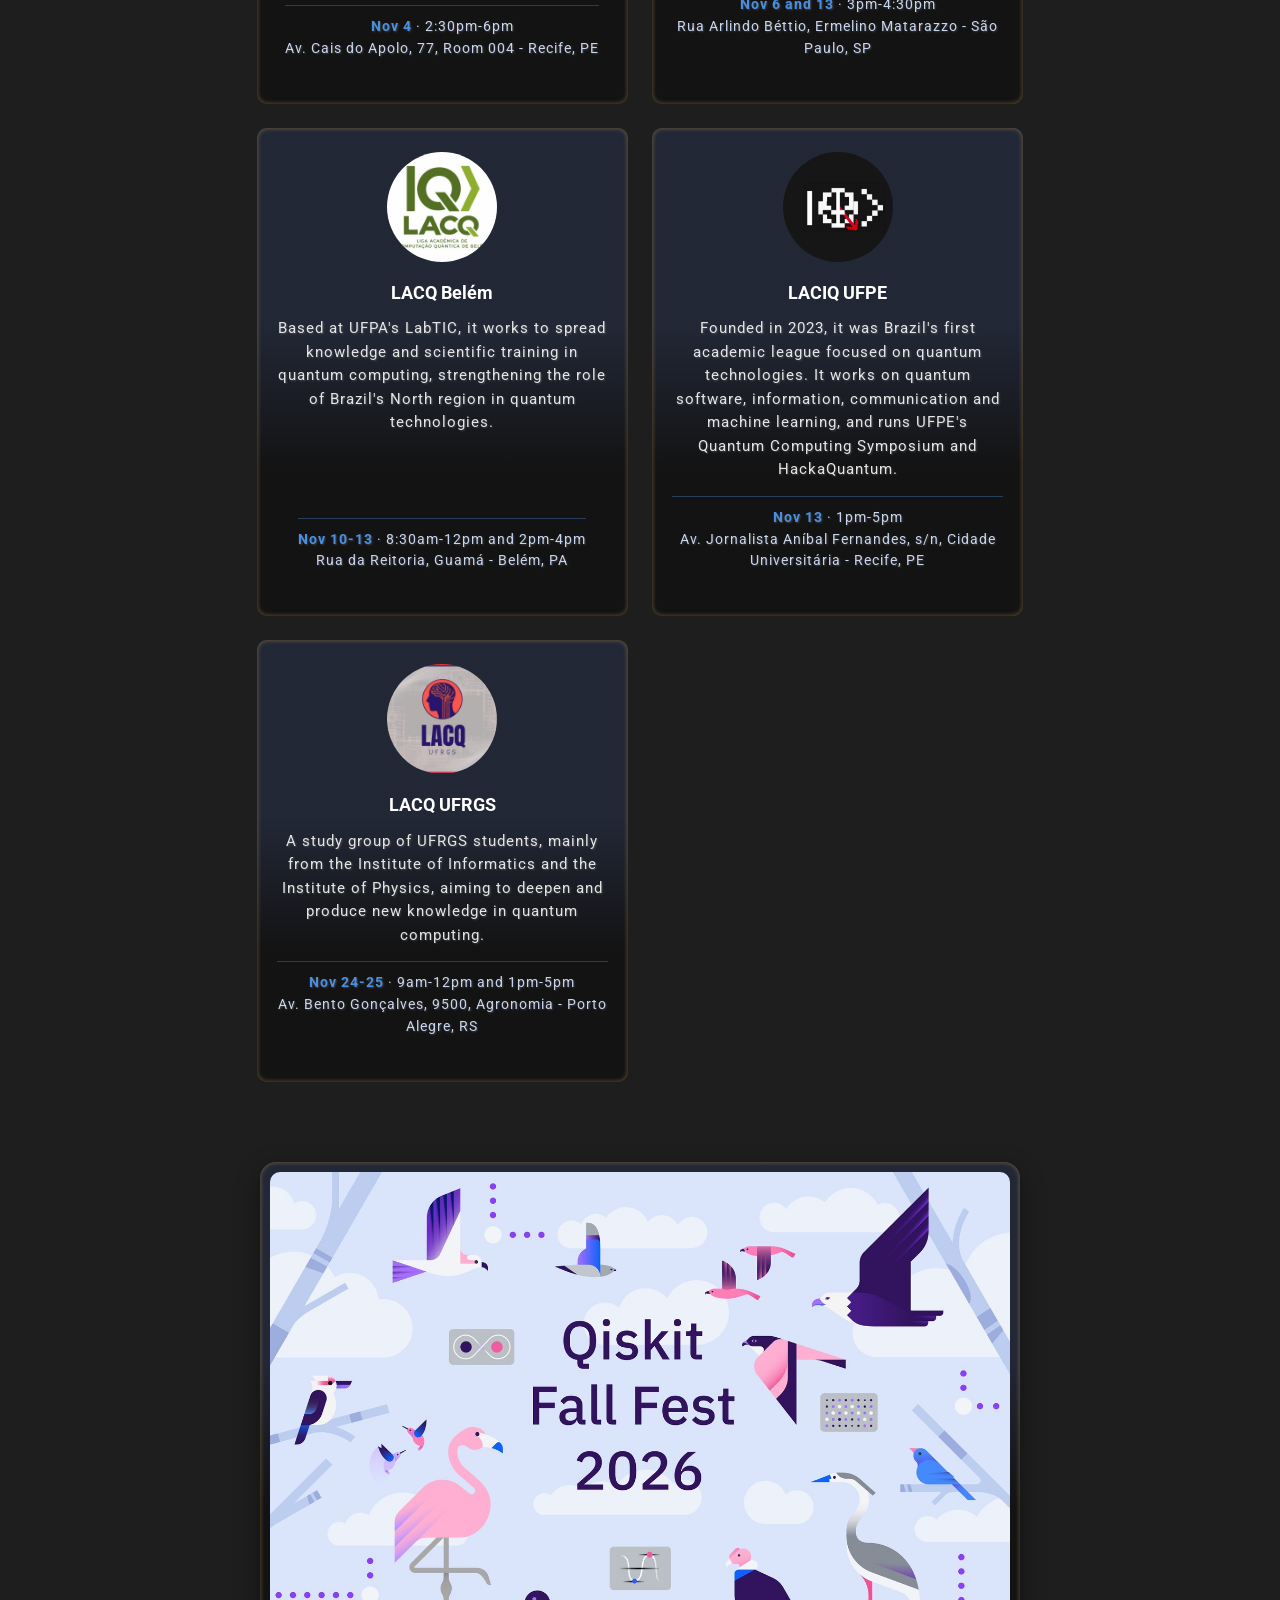
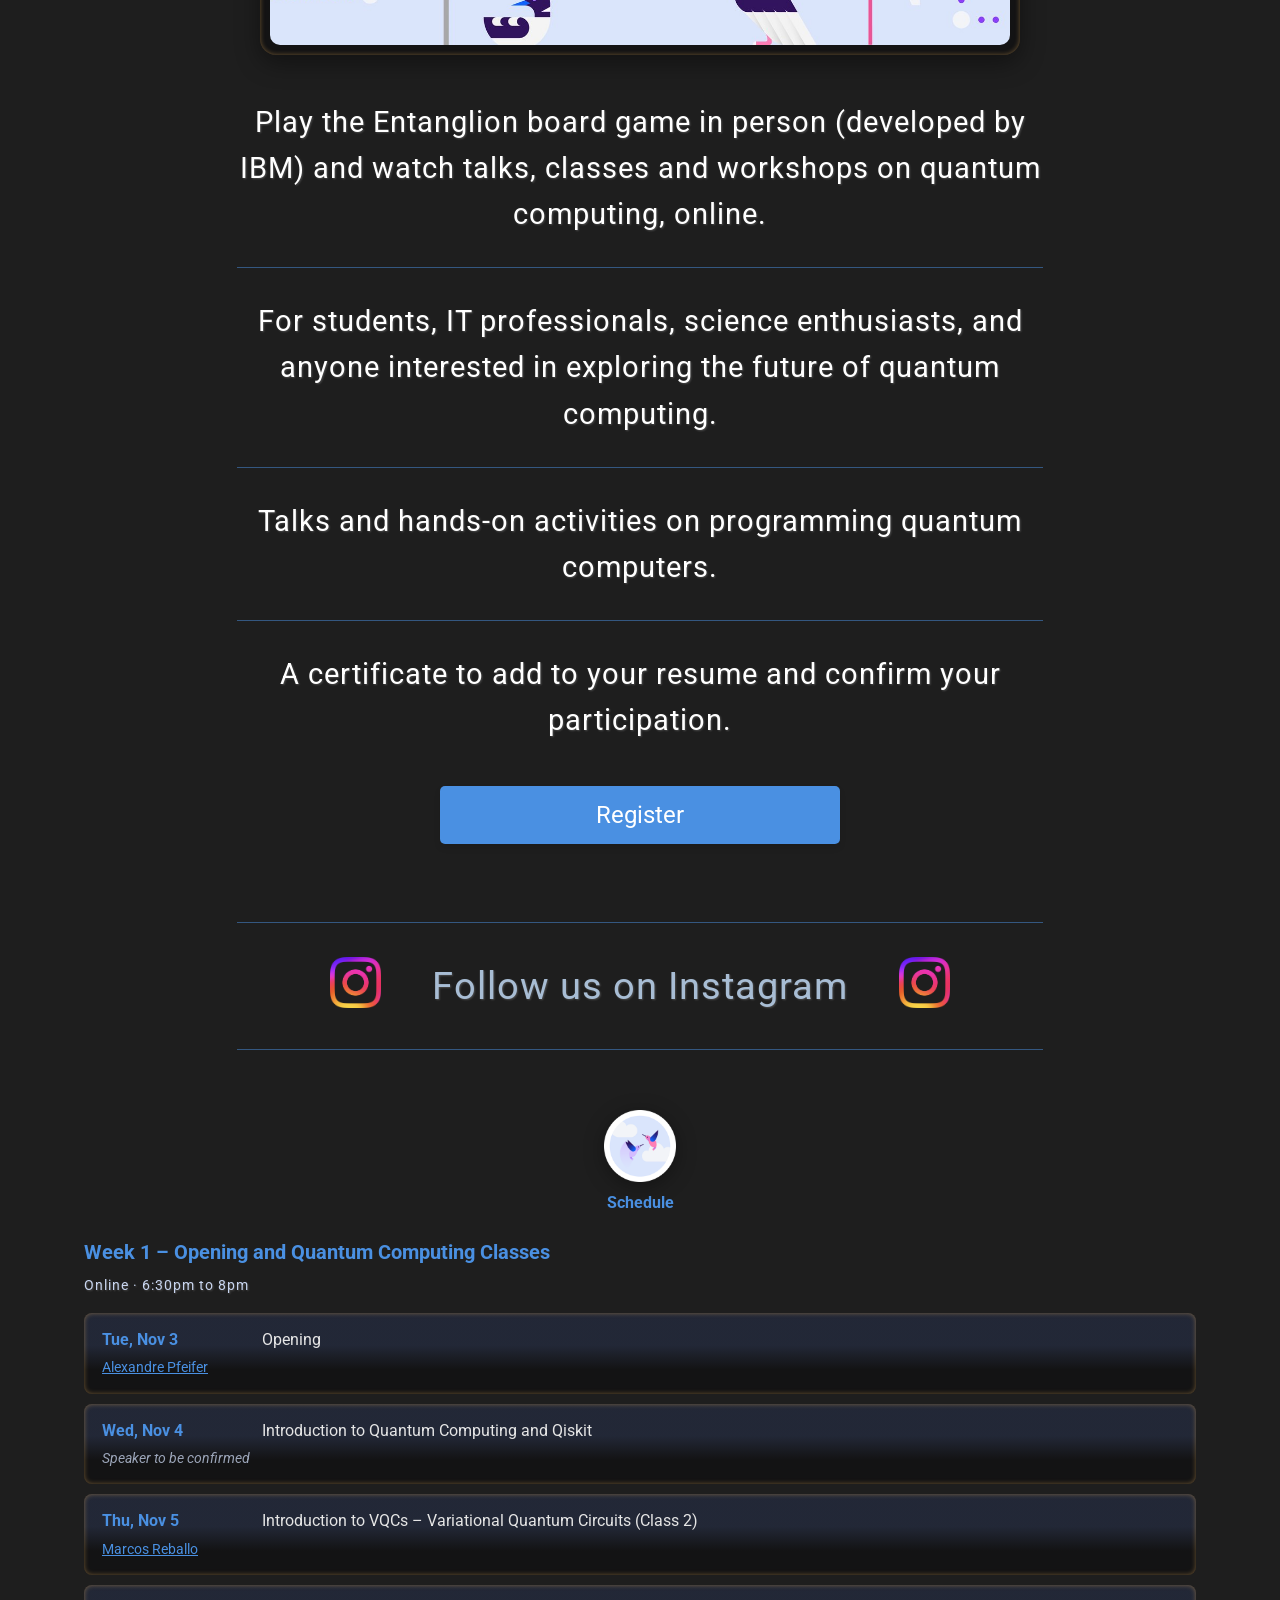
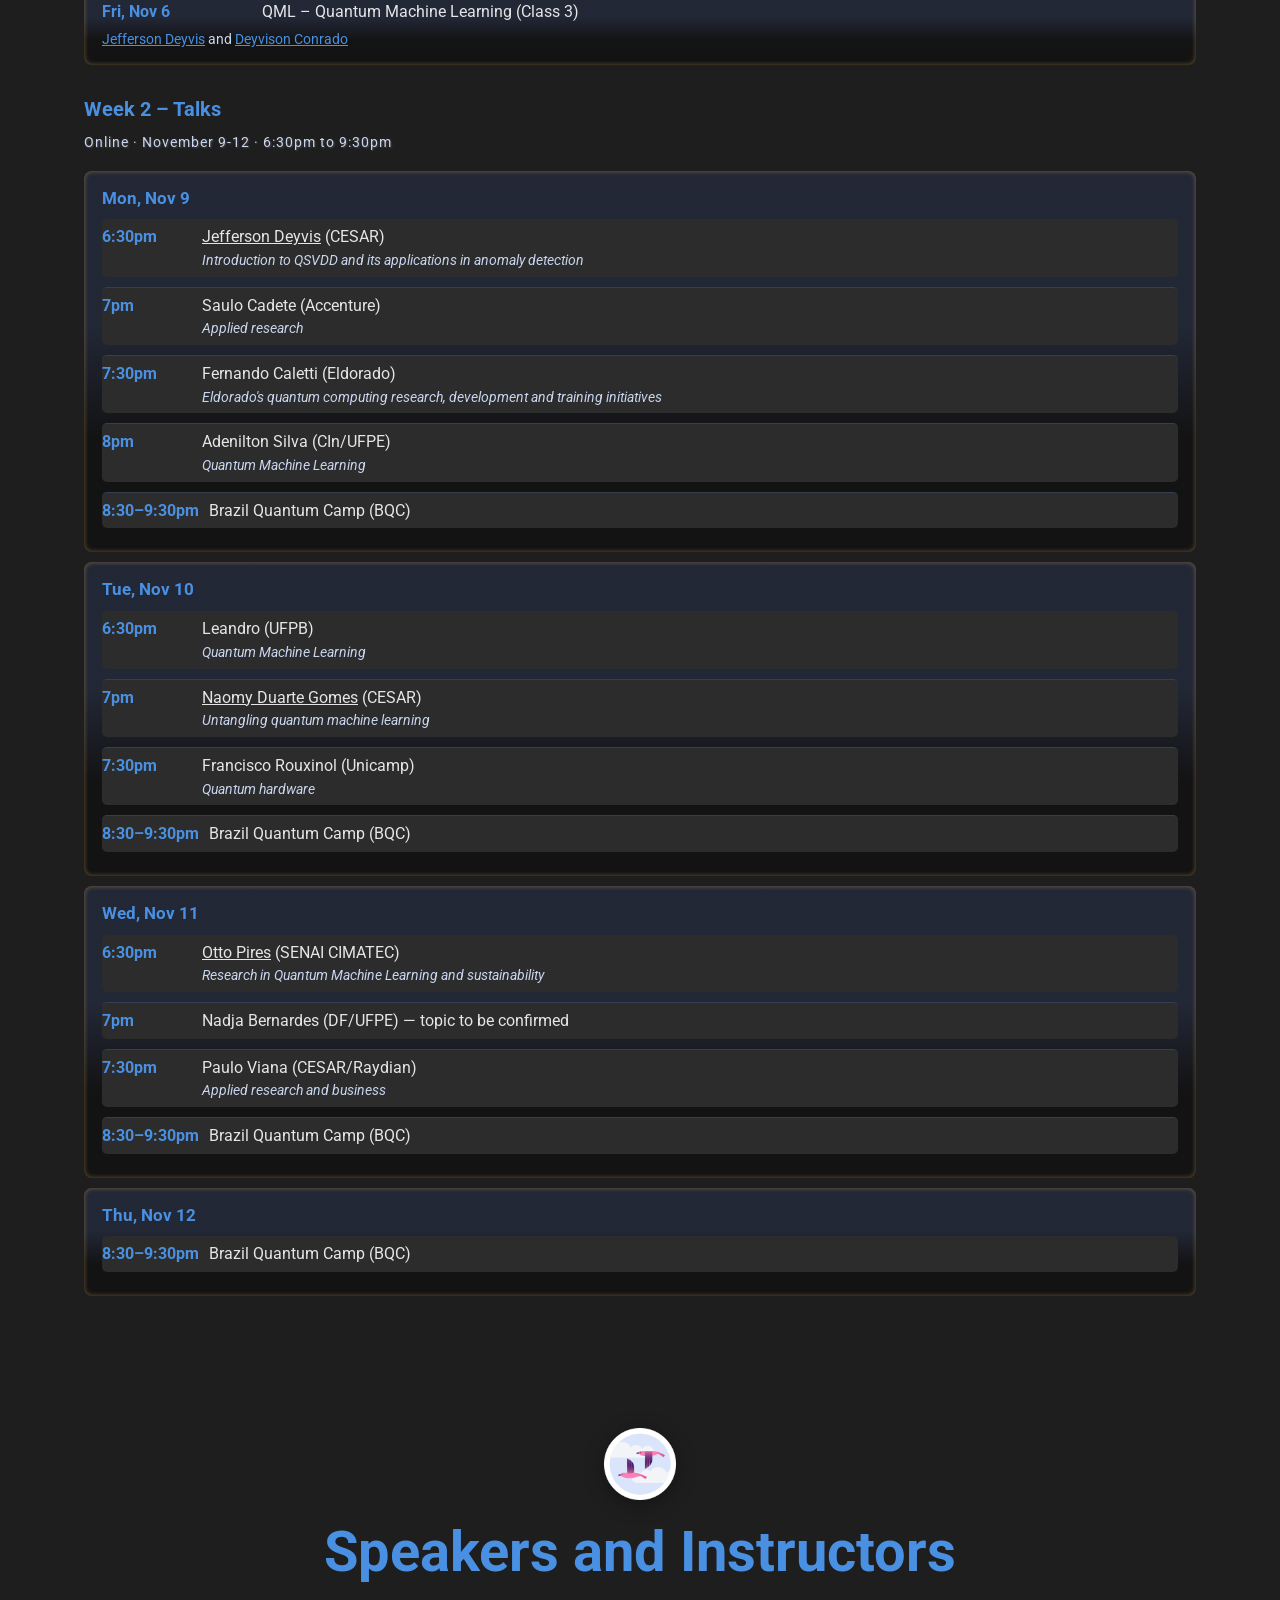
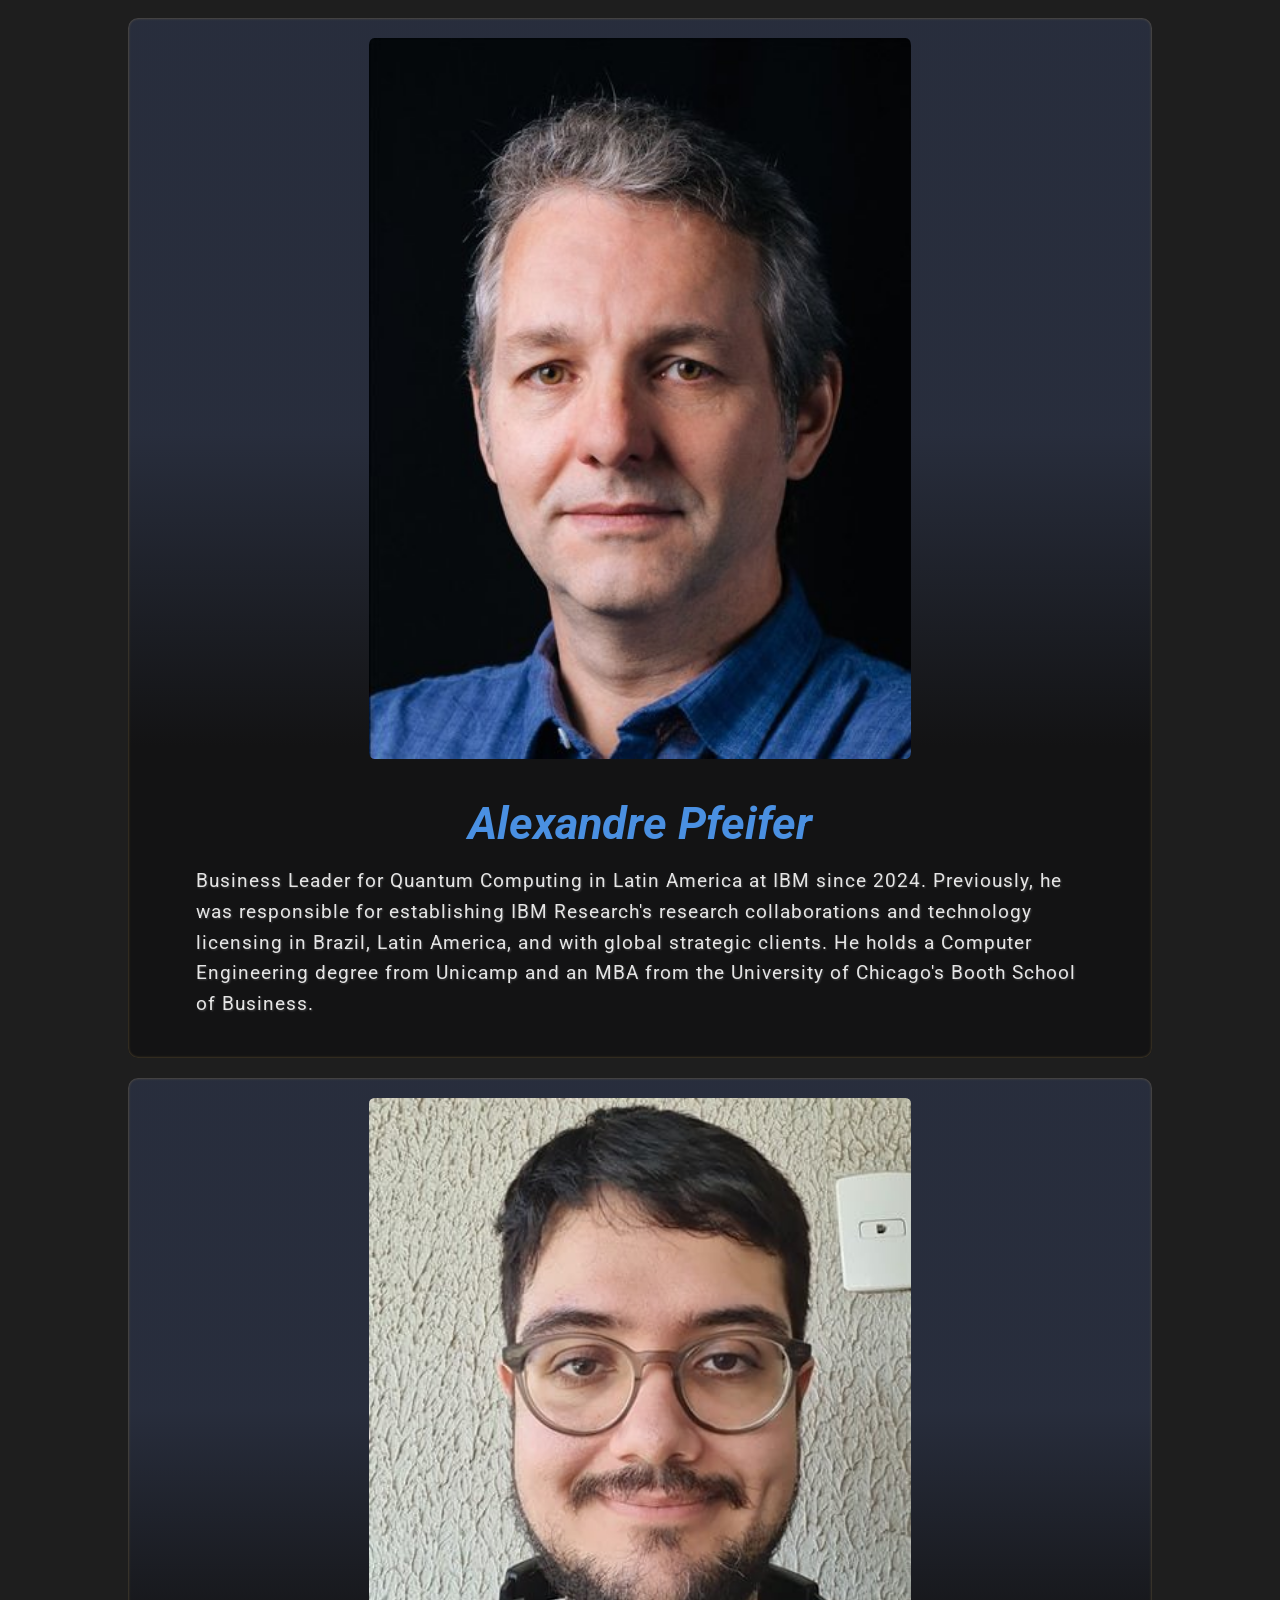
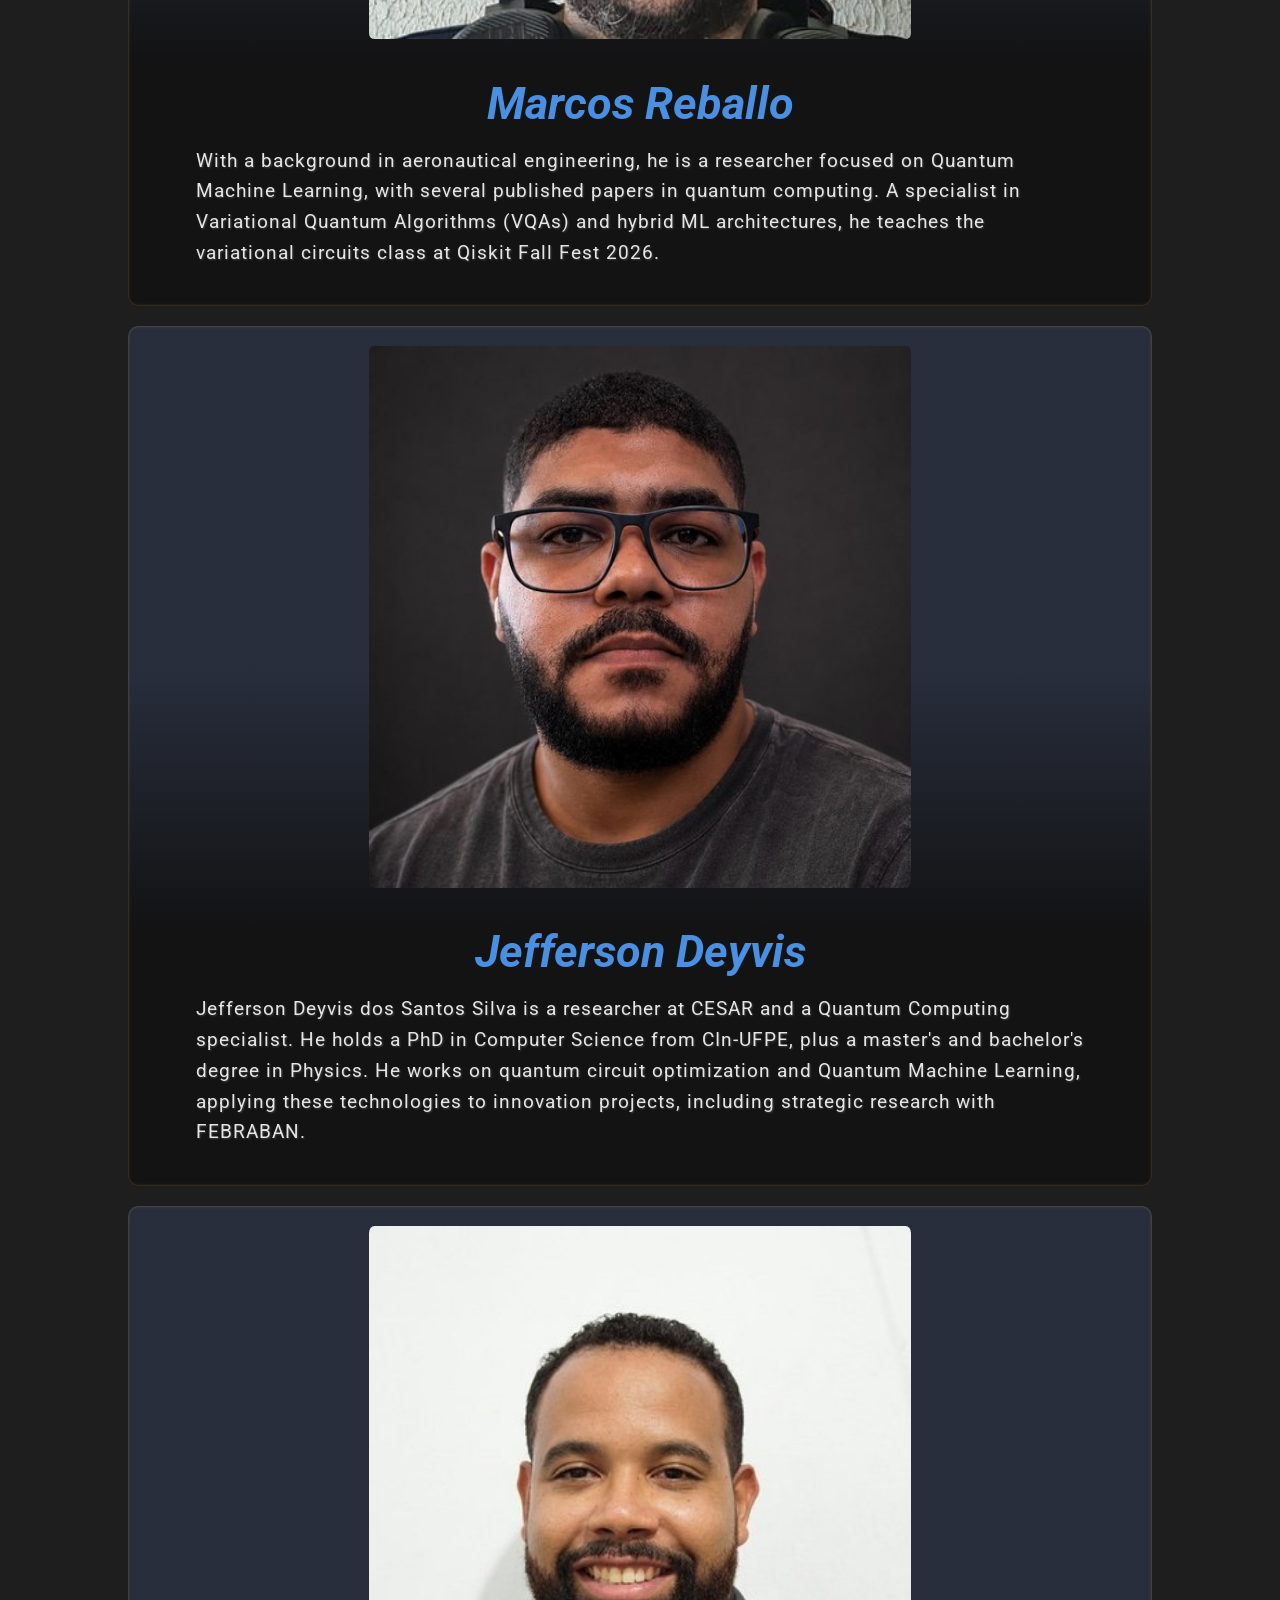
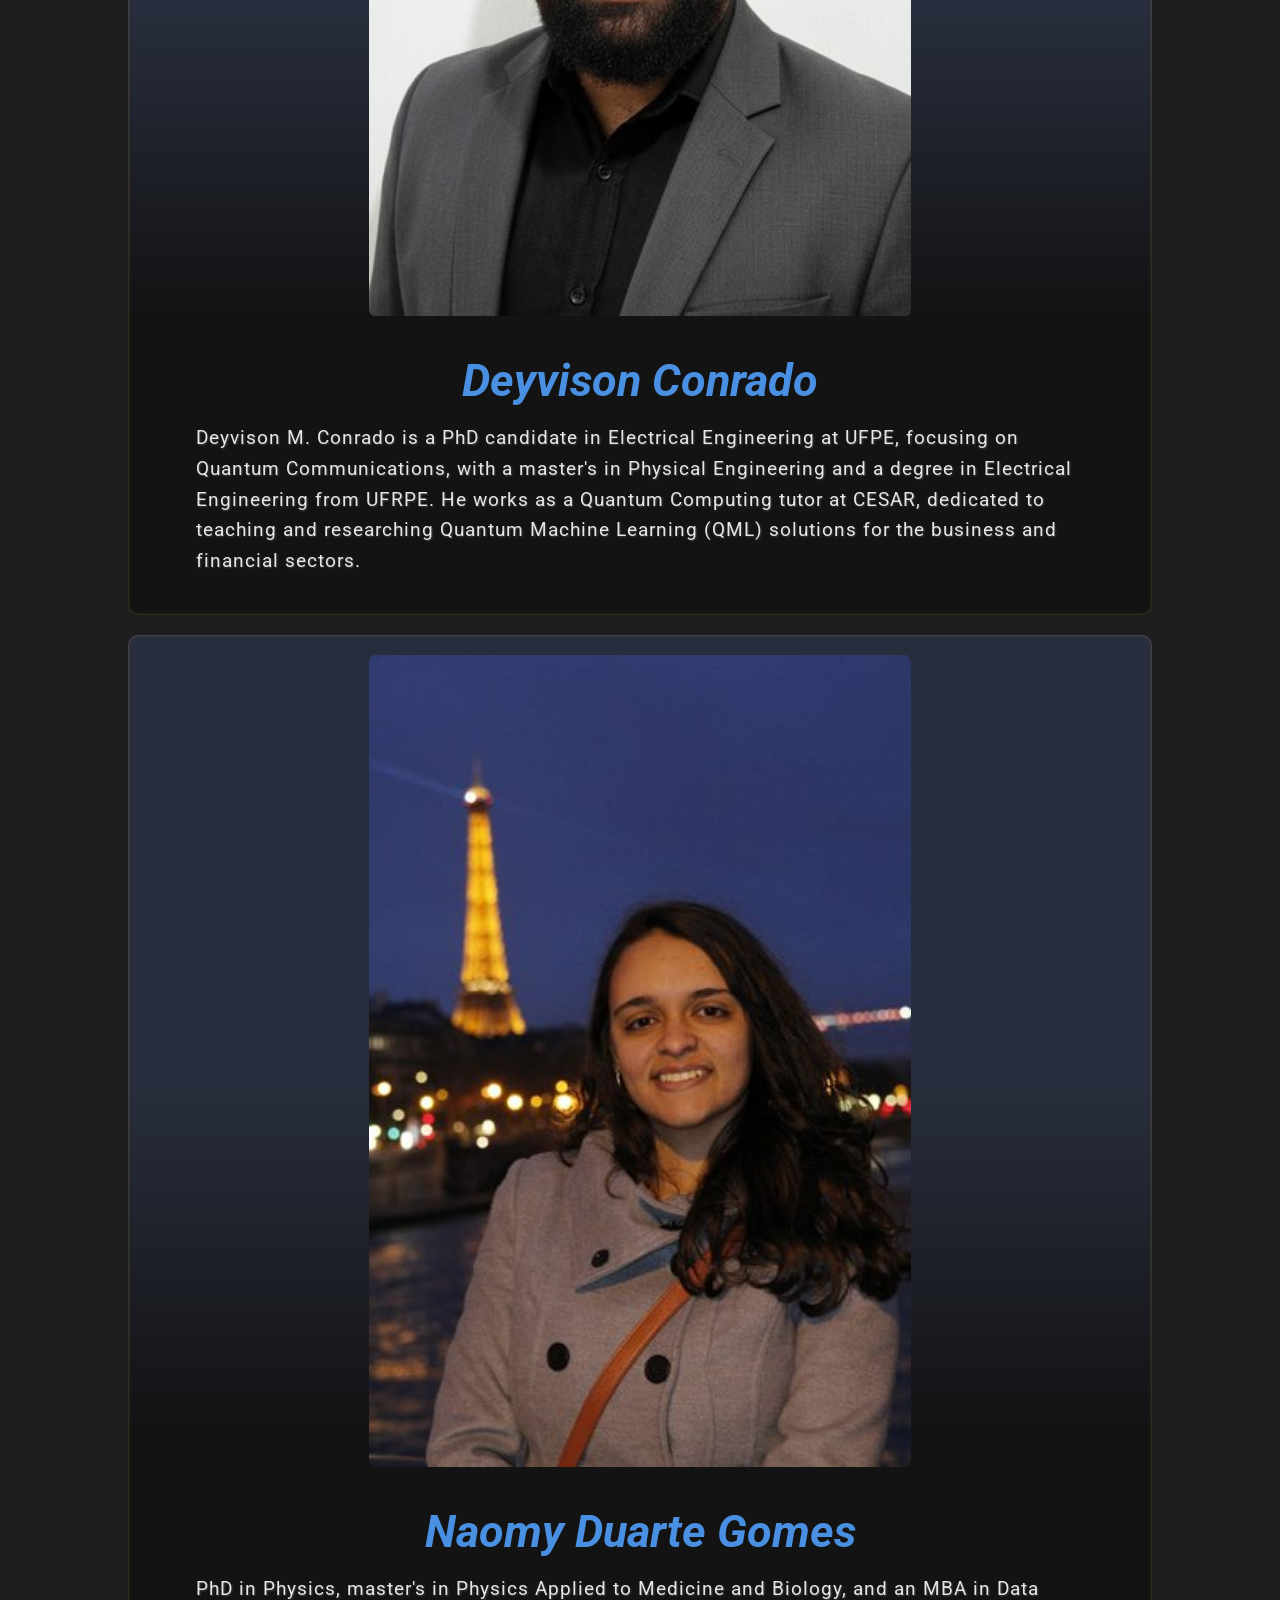
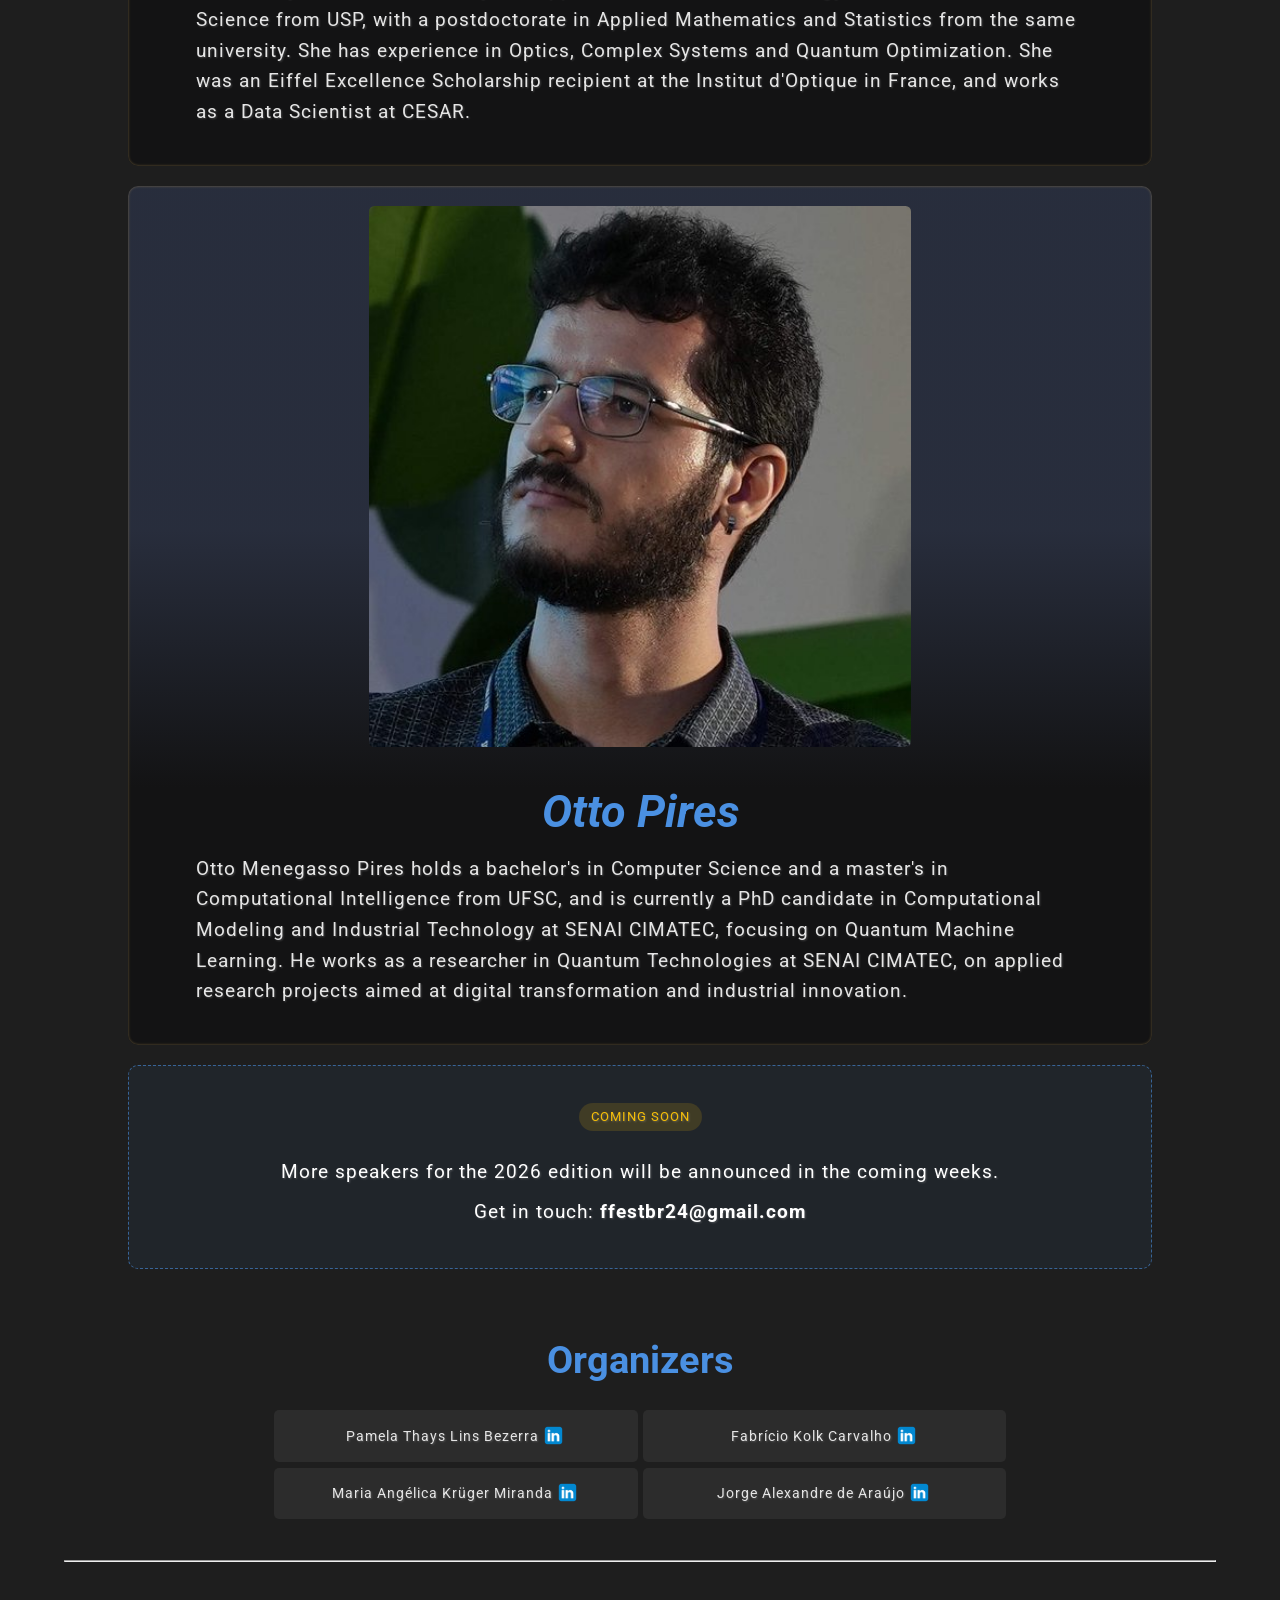
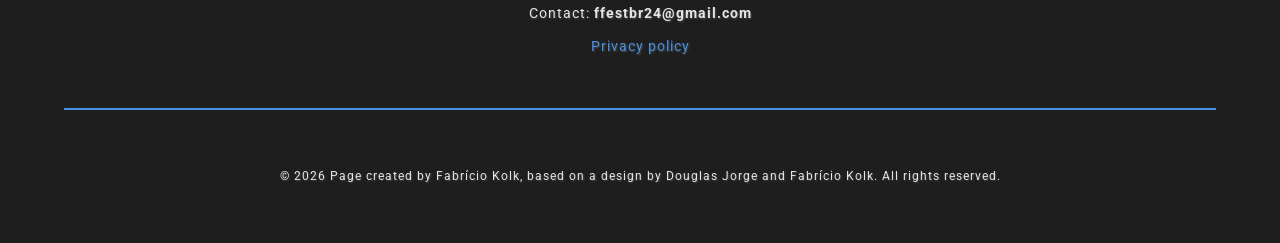
==== commit a01478cf: "Add files via upload Ajustes v.5" ====
--- a/index_en.html
+++ b/index_en.html
@@ -4,23 +4,39 @@
 <head>
   <meta property="og:title" content="Qiskit Fall Fest Brazil - 2026">
   <meta property="og:description" content="Come learn quantum computing!">
-  <meta property="og:image" content="https://qiskit-fall-fest-br.github.io/2026/img/instagram/logo_original_big_size.png">
+  <meta property="og:image" content="https://qiskit-fall-fest-br.github.io/2026/img/design/og-image-2026.jpg">
   <meta property="og:url" content="https://qiskit-fall-fest-br.github.io/2026/">
   <meta property="og:type" content="website">
 
   <meta charset="UTF-8">
   <meta name="viewport" content="width=device-width, initial-scale=1.0">
   <title>Qiskit Fall Fest 2026 - Brazil</title>
+  <link rel="icon" type="image/x-icon" href="favicon.ico">
+  <link rel="icon" type="image/png" sizes="64x64" href="img/design/favicon-64.png">
+  <link rel="apple-touch-icon" href="img/design/apple-touch-icon.png">
   <link rel="stylesheet" href="css/styles.css">
 </head>
 <body>
   <header>
     <section id="imagem-evento">
       <div class="hero-2026">
+        <div class="bird-sticker bird-sticker--flamingo">
+          <img src="img/design/bird-flamingo.png" alt="" aria-hidden="true">
+        </div>
+        <div class="bird-sticker bird-sticker--blue">
+          <img src="img/design/bird-blue.png" alt="" aria-hidden="true">
+        </div>
+        <img class="brand-badge" src="img/design/brand-badge-220.png" alt="Qiskit Fall Fest 2026 badge">
         <p class="hero-eyebrow">Brazil</p>
         <h1>Qiskit Fall Fest 2026</h1>
-        <p class="hero-data"><!-- TODO: update with the official dates once confirmed -->Registration opens: October 1, 2026
-</p>
+        <p class="hero-data">Registration is open!</p>
+        <div class="hero-tags">
+          <img src="img/design/pill-qiskit.png" alt="Qiskit">
+          <img src="img/design/pill-quantum.png" alt="Quantum">
+          <img src="img/design/pill-computing.png" alt="Computing">
+          <img src="img/design/pill-fallfest.png" alt="Fall Fest">
+          <img src="img/design/pill-2026.png" alt="2026">
+        </div>
       </div>
     </section>
     <a class="lang-switcher" href="index.html">
@@ -41,25 +57,55 @@
   </section>
 
   <section class="descricao">
-    <!-- TODO: review/update the list of supporting leagues and institutions for the 2026 edition -->
-    <p>The in-person side of the event is being organized with the support of LACQ Feynman and
-the following leagues, institutions and universities:</p>
-
-      <p>•CESAR
-        •QUASAR (UFPB)
-        •LACQ UEA
-        •LACQ USP
-        •LACQ UTFPR
-        •LACQ PUC RS
-        •LACQ UFRGS
-        •LACQ - Belém
-        •LACQ UNISO
-        •LACICA Universidade do Vale do Rio doce
-        •UPE
-        •UFPE
-</p>
-
-  </section>
+    <p>The in-person side of the 2026 event is being organized with the support of LACQ Feynman and 5 quantum computing academic leagues and groups, spread across different regions of Brazil:</p>
+  </section>
+
+  <section class="ligas">
+    <div class="ligas-grid">
+
+      <div class="liga-card">
+        <img src="img/ligas/quantum-cesar.jpg" alt="Quantum CESAR logo">
+        <h3>Quantum CESAR</h3>
+        <p class="liga-desc">CESAR's research and development group in quantum computing, focused on applied research, training and business, including quantum machine learning, combinatorial optimization and education.</p>
+        <p class="liga-encontro"><strong>Nov 4</strong> · 2:30pm-6pm<br>Av. Cais do Apolo, 77, Room 004 - Recife, PE</p>
+      </div>
+
+      <div class="liga-card">
+        <img src="img/ligas/quanta-tech-usp.jpg" alt="Quanta Tech USP logo">
+        <h3>Quanta Tech USP</h3>
+        <p class="liga-desc">USP's Academic League of Quantum Computing, with students across 3 campuses and a structured training track to work across several fronts of quantum technologies and spread that knowledge.</p>
+        <p class="liga-encontro"><strong>Nov 6 and 13</strong> · 3pm-4:30pm<br>Rua Arlindo Béttio, Ermelino Matarazzo - São Paulo, SP</p>
+      </div>
+
+      <div class="liga-card">
+        <img src="img/ligas/lacq-belem.jpg" alt="LACQ Belém logo">
+        <h3>LACQ Belém</h3>
+        <p class="liga-desc">Based at UFPA's LabTIC, it works to spread knowledge and scientific training in quantum computing, strengthening the role of Brazil's North region in quantum technologies.</p>
+        <p class="liga-encontro"><strong>Nov 10-13</strong> · 8:30am-12pm and 2pm-4pm<br>Rua da Reitoria, Guamá - Belém, PA</p>
+      </div>
+
+      <div class="liga-card">
+        <img src="img/ligas/laciq-ufpe.png" alt="LACIQ UFPE logo">
+        <h3>LACIQ UFPE</h3>
+        <p class="liga-desc">Founded in 2023, it was Brazil's first academic league focused on quantum technologies. It works on quantum software, information, communication and machine learning, and runs UFPE's Quantum Computing Symposium and HackaQuantum.</p>
+        <p class="liga-encontro"><strong>Nov 13</strong> · 1pm-5pm<br>Av. Jornalista Aníbal Fernandes, s/n, Cidade Universitária - Recife, PE</p>
+      </div>
+
+      <div class="liga-card">
+        <img src="img/ligas/lacq-ufrgs.jpg" alt="LACQ UFRGS logo">
+        <h3>LACQ UFRGS</h3>
+        <p class="liga-desc">A study group of UFRGS students, mainly from the Institute of Informatics and the Institute of Physics, aiming to deepen and produce new knowledge in quantum computing.</p>
+        <p class="liga-encontro"><strong>Nov 24-25</strong> · 9am-12pm and 1pm-5pm<br>Av. Bento Gonçalves, 9500, Agronomia - Porto Alegre, RS</p>
+      </div>
+
+    </div>
+  </section>
+
+  <div class="poster-showcase">
+    <div class="poster-frame">
+      <img src="img/design/poster-2026.jpg" alt="Qiskit Fall Fest 2026 illustration">
+    </div>
+  </div>
 
   <section class="descricao">
     <p>Play the Entanglion board game in person (developed by IBM) and watch talks, classes and workshops on quantum computing, online.</p>
@@ -80,9 +126,8 @@
   </section>
 
   <section id="formulario-inscricao">
-    <!-- TODO: create the 2026 registration form (Google Forms) and update the link in abrirForm(), at the end of this page -->
     <form id="form-inscricao">
-      <button type="button" onclick="abrirForm()">Registration coming soon</button>
+      <button type="button" onclick="abrirForm()">Register</button>
     </form>
   </section>
   <div class = "instagram_div" >
@@ -92,20 +137,154 @@
   </div>
   </div>
 
-  <section class="cronograma_mobile">
+  <section class="cronograma-2026">
+    <div class="section-sticker">
+      <img src="img/design/bird-hummingbirds.png" alt="" aria-hidden="true">
+    </div>
     <h2>Schedule</h2>
+
+    <div class="semana-bloco">
+      <h3>Week 1 – Opening and Quantum Computing Classes</h3>
+      <p class="semana-info">Online · 6:30pm to 8pm</p>
+
+      <div class="dia-card">
+        <span class="dia-data">Tue, Nov 3</span>
+        <span class="dia-tema">Opening</span>
+        <span class="dia-palestrante"><a href="#alexandre-pfeifer_desc">Alexandre Pfeifer</a></span>
+      </div>
+
+      <div class="dia-card">
+        <span class="dia-data">Wed, Nov 4</span>
+        <span class="dia-tema">Introduction to Quantum Computing and Qiskit</span>
+        <span class="dia-palestrante a-confirmar">Speaker to be confirmed</span>
+      </div>
+
+      <div class="dia-card">
+        <span class="dia-data">Thu, Nov 5</span>
+        <span class="dia-tema">Introduction to VQCs – Variational Quantum Circuits (Class 2)</span>
+        <span class="dia-palestrante"><a href="#marcos-reballo_desc">Marcos Reballo</a></span>
+      </div>
+
+      <div class="dia-card">
+        <span class="dia-data">Fri, Nov 6</span>
+        <span class="dia-tema">QML – Quantum Machine Learning (Class 3)</span>
+        <span class="dia-palestrante"><a href="#jefferson-deyvis_desc">Jefferson Deyvis</a> and <a href="#deyvison-conrado_desc">Deyvison Conrado</a></span>
+      </div>
+    </div>
+
+    <div class="semana-bloco">
+      <h3>Week 2 – Talks</h3>
+      <p class="semana-info">Online · November 9-12 · 6:30pm to 9:30pm</p>
+
+      <div class="dia-multi">
+        <h4>Mon, Nov 9</h4>
+        <ul class="dia-itens">
+          <li><span class="item-hora">6:30pm</span><span class="item-tema"><a href="#jefferson-deyvis_desc">Jefferson Deyvis</a> (CESAR)<span class="item-subtitulo">Introduction to QSVDD and its applications in anomaly detection</span></span></li>
+          <li><span class="item-hora">7pm</span><span class="item-tema">Saulo Cadete (Accenture)<span class="item-subtitulo">Applied research</span></span></li>
+          <li><span class="item-hora">7:30pm</span><span class="item-tema">Fernando Caletti (Eldorado)<span class="item-subtitulo">Eldorado's quantum computing research, development and training initiatives</span></span></li>
+          <li><span class="item-hora">8pm</span><span class="item-tema">Adenilton Silva (CIn/UFPE)<span class="item-subtitulo">Quantum Machine Learning</span></span></li>
+          <li><span class="item-hora">8:30–9:30pm</span><span class="item-tema">Brazil Quantum Camp (BQC)</span></li>
+        </ul>
+      </div>
+
+      <div class="dia-multi">
+        <h4>Tue, Nov 10</h4>
+        <ul class="dia-itens">
+          <li><span class="item-hora">6:30pm</span><span class="item-tema">Leandro (UFPB)<span class="item-subtitulo">Quantum Machine Learning</span></span></li>
+          <li><span class="item-hora">7pm</span><span class="item-tema"><a href="#naomy-duarte-gomes_desc">Naomy Duarte Gomes</a> (CESAR)<span class="item-subtitulo">Untangling quantum machine learning</span></span></li>
+          <li><span class="item-hora">7:30pm</span><span class="item-tema">Francisco Rouxinol (Unicamp)<span class="item-subtitulo">Quantum hardware</span></span></li>
+          <li><span class="item-hora">8:30–9:30pm</span><span class="item-tema">Brazil Quantum Camp (BQC)</span></li>
+        </ul>
+      </div>
+
+      <div class="dia-multi">
+        <h4>Wed, Nov 11</h4>
+        <ul class="dia-itens">
+          <li><span class="item-hora">6:30pm</span><span class="item-tema"><a href="#otto-pires_desc">Otto Pires</a> (SENAI CIMATEC)<span class="item-subtitulo">Research in Quantum Machine Learning and sustainability</span></span></li>
+          <li><span class="item-hora">7pm</span><span class="item-tema a-confirmar">Nadja Bernardes (DF/UFPE) — topic to be confirmed</span></li>
+          <li><span class="item-hora">7:30pm</span><span class="item-tema">Paulo Viana (CESAR/Raydian)<span class="item-subtitulo">Applied research and business</span></span></li>
+          <li><span class="item-hora">8:30–9:30pm</span><span class="item-tema">Brazil Quantum Camp (BQC)</span></li>
+        </ul>
+      </div>
+
+      <div class="dia-multi">
+        <h4>Thu, Nov 12</h4>
+        <ul class="dia-itens">
+          <li><span class="item-hora">8:30–9:30pm</span><span class="item-tema">Brazil Quantum Camp (BQC)</span></li>
+        </ul>
+      </div>
+    </div>
+  </section>
+
+  <section class="palestrantes">
+    <div class="section-sticker">
+      <img src="img/design/bird-pair.png" alt="" aria-hidden="true">
+    </div>
+    <h2>Speakers and Instructors</h2>
+
+    <div id="alexandre-pfeifer_desc" class="palestrante-card">
+      <img class="palestrante-photo" src="Palestrantes/alexandre-pfeifer/foto.jpg" alt="Photo of Alexandre Pfeifer">
+      <div class="info-palestrante">
+        <div class="nome_palestrante_linkedin_icone">
+          <h3>Alexandre Pfeifer</h3>
+        </div>
+        <p class="bio">Business Leader for Quantum Computing in Latin America at IBM since 2024. Previously, he was responsible for establishing IBM Research's research collaborations and technology licensing in Brazil, Latin America, and with global strategic clients. He holds a Computer Engineering degree from Unicamp and an MBA from the University of Chicago's Booth School of Business.</p>
+      </div>
+    </div>
+
+    <div id="marcos-reballo_desc" class="palestrante-card">
+      <img class="palestrante-photo" src="Palestrantes/marcos-reballo/foto.jpg" alt="Photo of Marcos Reballo">
+      <div class="info-palestrante">
+        <div class="nome_palestrante_linkedin_icone">
+          <h3>Marcos Reballo</h3>
+        </div>
+        <p class="bio">With a background in aeronautical engineering, he is a researcher focused on Quantum Machine Learning, with several published papers in quantum computing. A specialist in Variational Quantum Algorithms (VQAs) and hybrid ML architectures, he teaches the variational circuits class at Qiskit Fall Fest 2026.</p>
+      </div>
+    </div>
+
+    <div id="jefferson-deyvis_desc" class="palestrante-card">
+      <img class="palestrante-photo" src="Palestrantes/jefferson-deyvis/foto.jpg" alt="Photo of Jefferson Deyvis">
+      <div class="info-palestrante">
+        <div class="nome_palestrante_linkedin_icone">
+          <h3>Jefferson Deyvis</h3>
+        </div>
+        <p class="bio">Jefferson Deyvis dos Santos Silva is a researcher at CESAR and a Quantum Computing specialist. He holds a PhD in Computer Science from CIn-UFPE, plus a master's and bachelor's degree in Physics. He works on quantum circuit optimization and Quantum Machine Learning, applying these technologies to innovation projects, including strategic research with FEBRABAN.</p>
+      </div>
+    </div>
+
+    <div id="deyvison-conrado_desc" class="palestrante-card">
+      <img class="palestrante-photo" src="Palestrantes/deyvison-conrado/foto.jpg" alt="Photo of Deyvison Conrado">
+      <div class="info-palestrante">
+        <div class="nome_palestrante_linkedin_icone">
+          <h3>Deyvison Conrado</h3>
+        </div>
+        <p class="bio">Deyvison M. Conrado is a PhD candidate in Electrical Engineering at UFPE, focusing on Quantum Communications, with a master's in Physical Engineering and a degree in Electrical Engineering from UFRPE. He works as a Quantum Computing tutor at CESAR, dedicated to teaching and researching Quantum Machine Learning (QML) solutions for the business and financial sectors.</p>
+      </div>
+    </div>
+
+    <div id="naomy-duarte-gomes_desc" class="palestrante-card">
+      <img class="palestrante-photo" src="Palestrantes/naomy-duarte-gomes/foto.jpg" alt="Photo of Naomy Duarte Gomes">
+      <div class="info-palestrante">
+        <div class="nome_palestrante_linkedin_icone">
+          <h3>Naomy Duarte Gomes</h3>
+        </div>
+        <p class="bio">PhD in Physics, master's in Physics Applied to Medicine and Biology, and an MBA in Data Science from USP, with a postdoctorate in Applied Mathematics and Statistics from the same university. She has experience in Optics, Complex Systems and Quantum Optimization. She was an Eiffel Excellence Scholarship recipient at the Institut d'Optique in France, and works as a Data Scientist at CESAR.</p>
+      </div>
+    </div>
+
+    <div id="otto-pires_desc" class="palestrante-card">
+      <img class="palestrante-photo" src="Palestrantes/otto-pires/foto.jpg" alt="Photo of Otto Pires">
+      <div class="info-palestrante">
+        <div class="nome_palestrante_linkedin_icone">
+          <h3>Otto Pires</h3>
+        </div>
+        <p class="bio">Otto Menegasso Pires holds a bachelor's in Computer Science and a master's in Computational Intelligence from UFSC, and is currently a PhD candidate in Computational Modeling and Industrial Technology at SENAI CIMATEC, focusing on Quantum Machine Learning. He works as a researcher in Quantum Technologies at SENAI CIMATEC, on applied research projects aimed at digital transformation and industrial innovation.</p>
+      </div>
+    </div>
+
     <div class="placeholder-box">
       <p class="placeholder-tag">Coming soon</p>
-      <p>The full schedule for Qiskit Fall Fest Brazil 2026 will be published once the dates and talks are confirmed.</p>
-      <p>Follow us on <a href="https://www.instagram.com/quantumbrasil_qff/" target="_blank">Instagram</a> for updates.</p>
-    </div>
-  </section>
-
-  <section class="palestrantes">
-    <h2>Speakers</h2>
-    <div class="placeholder-box">
-      <p class="placeholder-tag">Coming soon</p>
-      <p>The 2026 speaker lineup will be announced in the coming weeks.</p>
+      <p>More speakers for the 2026 edition will be announced in the coming weeks.</p>
       <p>Get in touch: <strong>ffestbr24@gmail.com</strong></p>
     </div>
   </section>
@@ -171,8 +350,7 @@
 
   <script>
     function abrirForm() {
-      // TODO: replace with the 2026 Google Forms registration link once it exists
-      alert('Registration for Qiskit Fall Fest Brazil 2026 has not opened yet. Follow @quantumbrasil_qff on Instagram to be notified!');
+      window.open('https://www.sympla.com.br/evento/qiskit-fall-fest-brazil-2026/3620955', '_blank');
     }
   </script>
 
--- a/css/styles.css
+++ b/css/styles.css
@@ -1603,4 +1603,270 @@
   letter-spacing: 1px;
 }
 
-
+/* --- Ligas parceiras (2026) --- */
+
+.ligas-grid {
+  display: grid;
+  grid-template-columns: repeat(auto-fit, minmax(260px, 1fr));
+  gap: 24px;
+  margin: 20px 0 30px;
+}
+
+.liga-card {
+  display: flex;
+  flex-direction: column;
+  align-items: center;
+  text-align: center;
+  background: linear-gradient(to bottom, #252e4799 40%, #131314 70%);
+  box-shadow: inset 0 0 5px #fabc5e66;
+  border-radius: 10px;
+  padding: 24px 20px;
+}
+
+.liga-card img {
+  width: 110px;
+  height: 110px;
+  object-fit: cover;
+  border-radius: 50%;
+  margin-bottom: 16px;
+  background: #ffffff;
+}
+
+.liga-card h3 {
+  color: #ffffff;
+  font-size: 1.15em;
+  margin-bottom: 10px;
+}
+
+.liga-card .liga-desc {
+  font-size: 0.92em;
+  margin-bottom: 14px;
+}
+
+.liga-card .liga-encontro {
+  font-size: 0.85em;
+  color: #c9d6f0;
+  border-top: 1px solid rgba(74, 144, 226, 0.35);
+  padding-top: 10px;
+  margin-top: auto;
+}
+
+.liga-card .liga-encontro strong {
+  color: #4a90e2;
+}
+
+/* --- Cronograma 2026 (independente do .cronograma_mobile legado,
+   que fica escondido acima de 1440px) --- */
+
+.cronograma-2026 {
+  margin: 20px 0 30px;
+}
+
+.semana-bloco {
+  margin-bottom: 28px;
+}
+
+.semana-bloco h3 {
+  color: #4a90e2;
+  font-size: 1.25em;
+  margin-bottom: 6px;
+}
+
+.semana-bloco .semana-info {
+  font-size: 0.9em;
+  color: #c9d6f0;
+  margin-bottom: 16px;
+}
+
+.dia-card {
+  display: flex;
+  flex-wrap: wrap;
+  align-items: baseline;
+  gap: 4px 10px;
+  background: linear-gradient(to bottom, #252e4799 40%, #131314 70%);
+  box-shadow: inset 0 0 5px #fabc5e66;
+  border-radius: 8px;
+  padding: 14px 18px;
+  margin-bottom: 10px;
+}
+
+.dia-card .dia-data {
+  color: #4a90e2;
+  font-weight: 700;
+  min-width: 150px;
+}
+
+.dia-card .dia-tema {
+  flex: 1 1 220px;
+}
+
+.dia-card .dia-palestrante {
+  font-size: 0.9em;
+  color: #c9d6f0;
+  width: 100%;
+}
+
+.dia-card .dia-palestrante a {
+  color: #4a90e2;
+}
+
+.dia-card .a-confirmar {
+  font-style: italic;
+  opacity: 0.75;
+}
+
+.dia-multi {
+  background: linear-gradient(to bottom, #252e4799 40%, #131314 70%);
+  box-shadow: inset 0 0 5px #fabc5e66;
+  border-radius: 8px;
+  padding: 14px 18px;
+  margin-bottom: 10px;
+}
+
+.dia-multi h4 {
+  color: #4a90e2;
+  font-size: 1.05em;
+  margin-bottom: 8px;
+}
+
+.dia-itens {
+  list-style: none;
+  margin: 0 0 8px 0;
+  padding: 0;
+}
+
+.dia-itens li {
+  display: flex;
+  flex-wrap: wrap;
+  gap: 4px 10px;
+  padding: 5px 0;
+  border-top: 1px solid rgba(74, 144, 226, 0.2);
+}
+
+.dia-itens li:first-child {
+  border-top: none;
+}
+
+.dia-itens .item-hora {
+  color: #4a90e2;
+  font-weight: 700;
+  min-width: 90px;
+}
+
+.dia-itens .item-tema {
+  flex: 1 1 220px;
+}
+
+.dia-itens .item-tema a {
+  color: inherit;
+  text-decoration: underline;
+}
+
+.dia-itens .item-subtitulo {
+  display: block;
+  font-size: 0.85em;
+  color: #c9d6f0;
+  font-style: italic;
+}
+
+/* ===== Visual refresh: brand badge, bird illustrations, tag pills ===== */
+
+#imagem-evento .brand-badge {
+  width: 84px;
+  height: 84px;
+  max-width: 84px;
+  display: block;
+  margin: 0 auto 14px;
+  filter: drop-shadow(0 4px 10px rgba(0, 0, 0, 0.4));
+}
+
+.hero-2026 {
+  position: relative;
+  overflow: visible;
+}
+
+.hero-tags {
+  display: flex;
+  flex-wrap: wrap;
+  justify-content: center;
+  gap: 10px;
+  margin-top: 24px;
+}
+
+#imagem-evento .hero-tags img {
+  height: 24px;
+  max-width: none;
+  width: auto;
+  opacity: 0.95;
+}
+
+.bird-sticker {
+  position: absolute;
+  pointer-events: none;
+  z-index: 1;
+  filter: drop-shadow(0 6px 14px rgba(0, 0, 0, 0.45));
+}
+
+#imagem-evento .bird-sticker img {
+  display: block;
+  width: 100%;
+  max-width: none;
+  height: auto;
+}
+
+.bird-sticker--flamingo {
+  width: clamp(64px, 9vw, 130px);
+  top: -14px;
+  left: -8px;
+  transform: rotate(-8deg);
+}
+
+.bird-sticker--blue {
+  width: clamp(54px, 7vw, 108px);
+  bottom: -14px;
+  right: 3%;
+  transform: rotate(6deg);
+}
+
+@media (max-width: 600px) {
+  .bird-sticker--flamingo,
+  .bird-sticker--blue {
+    display: none;
+  }
+}
+
+.section-sticker {
+  display: flex;
+  justify-content: center;
+  margin-bottom: 8px;
+}
+
+.section-sticker img {
+  width: 72px;
+  height: 72px;
+  filter: drop-shadow(0 4px 10px rgba(0, 0, 0, 0.35));
+}
+
+.poster-showcase {
+  display: flex;
+  justify-content: center;
+  margin: 10px 0 34px;
+}
+
+.poster-showcase .poster-frame {
+  width: 100%;
+  max-width: 760px;
+  padding: 10px;
+  border-radius: 16px;
+  background: linear-gradient(to bottom, #252e4799 40%, #131314 70%);
+  box-shadow: inset 0 0 5px #fabc5e66, 0 8px 24px rgba(0, 0, 0, 0.4);
+}
+
+.poster-showcase img {
+  display: block;
+  width: 100%;
+  height: auto;
+  border-radius: 10px;
+}
+
+
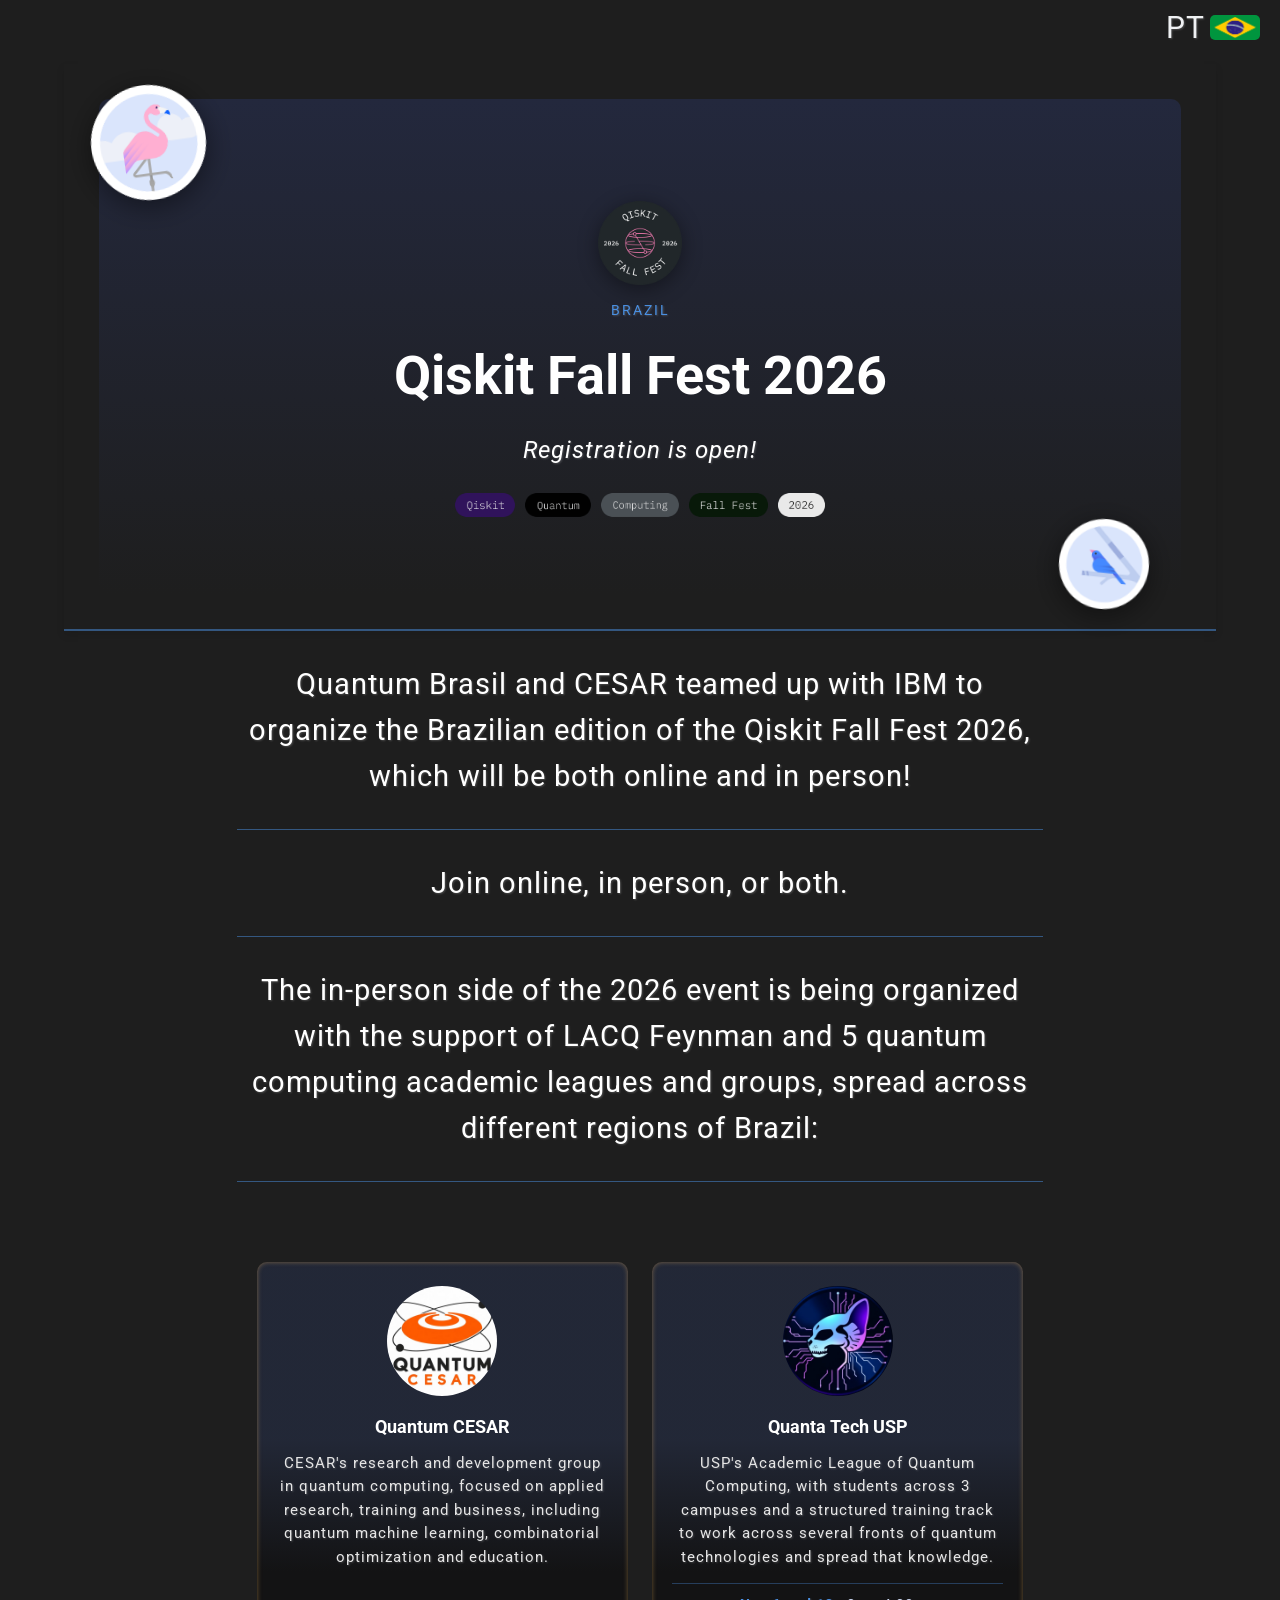
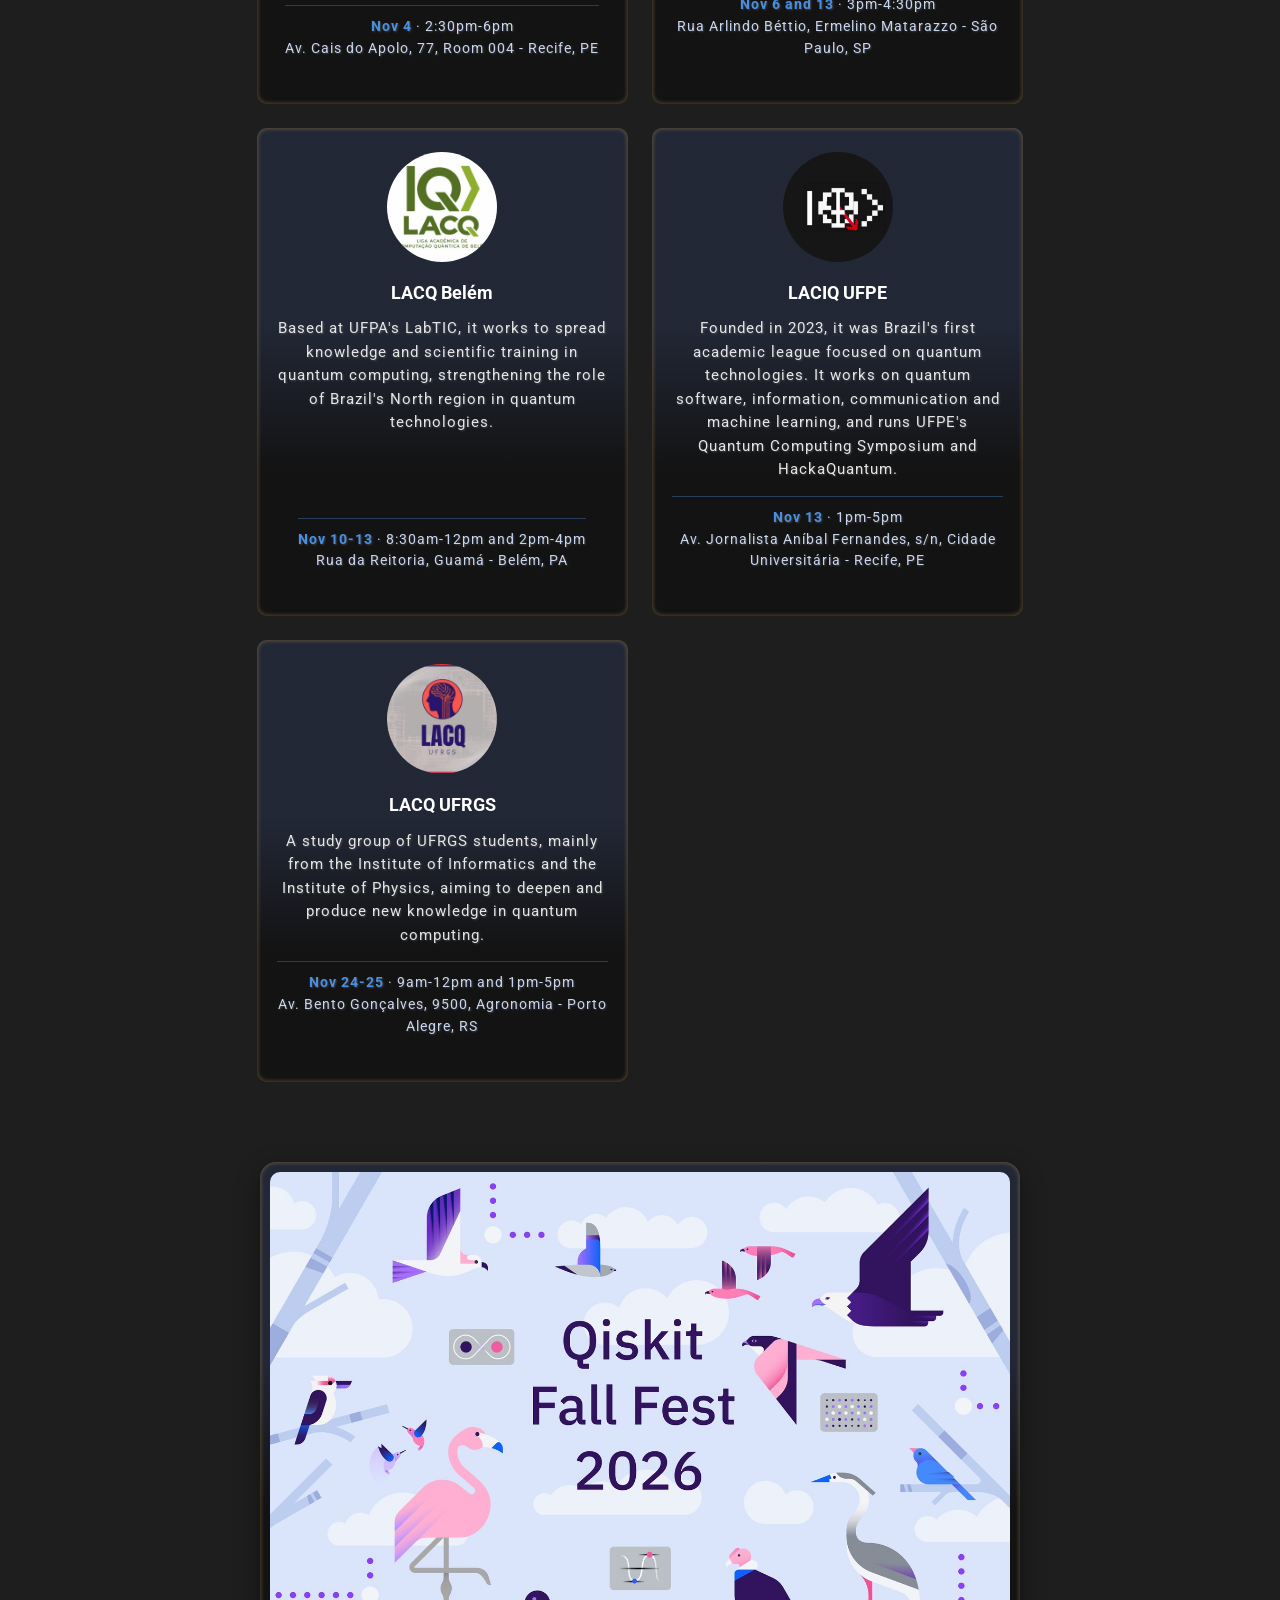
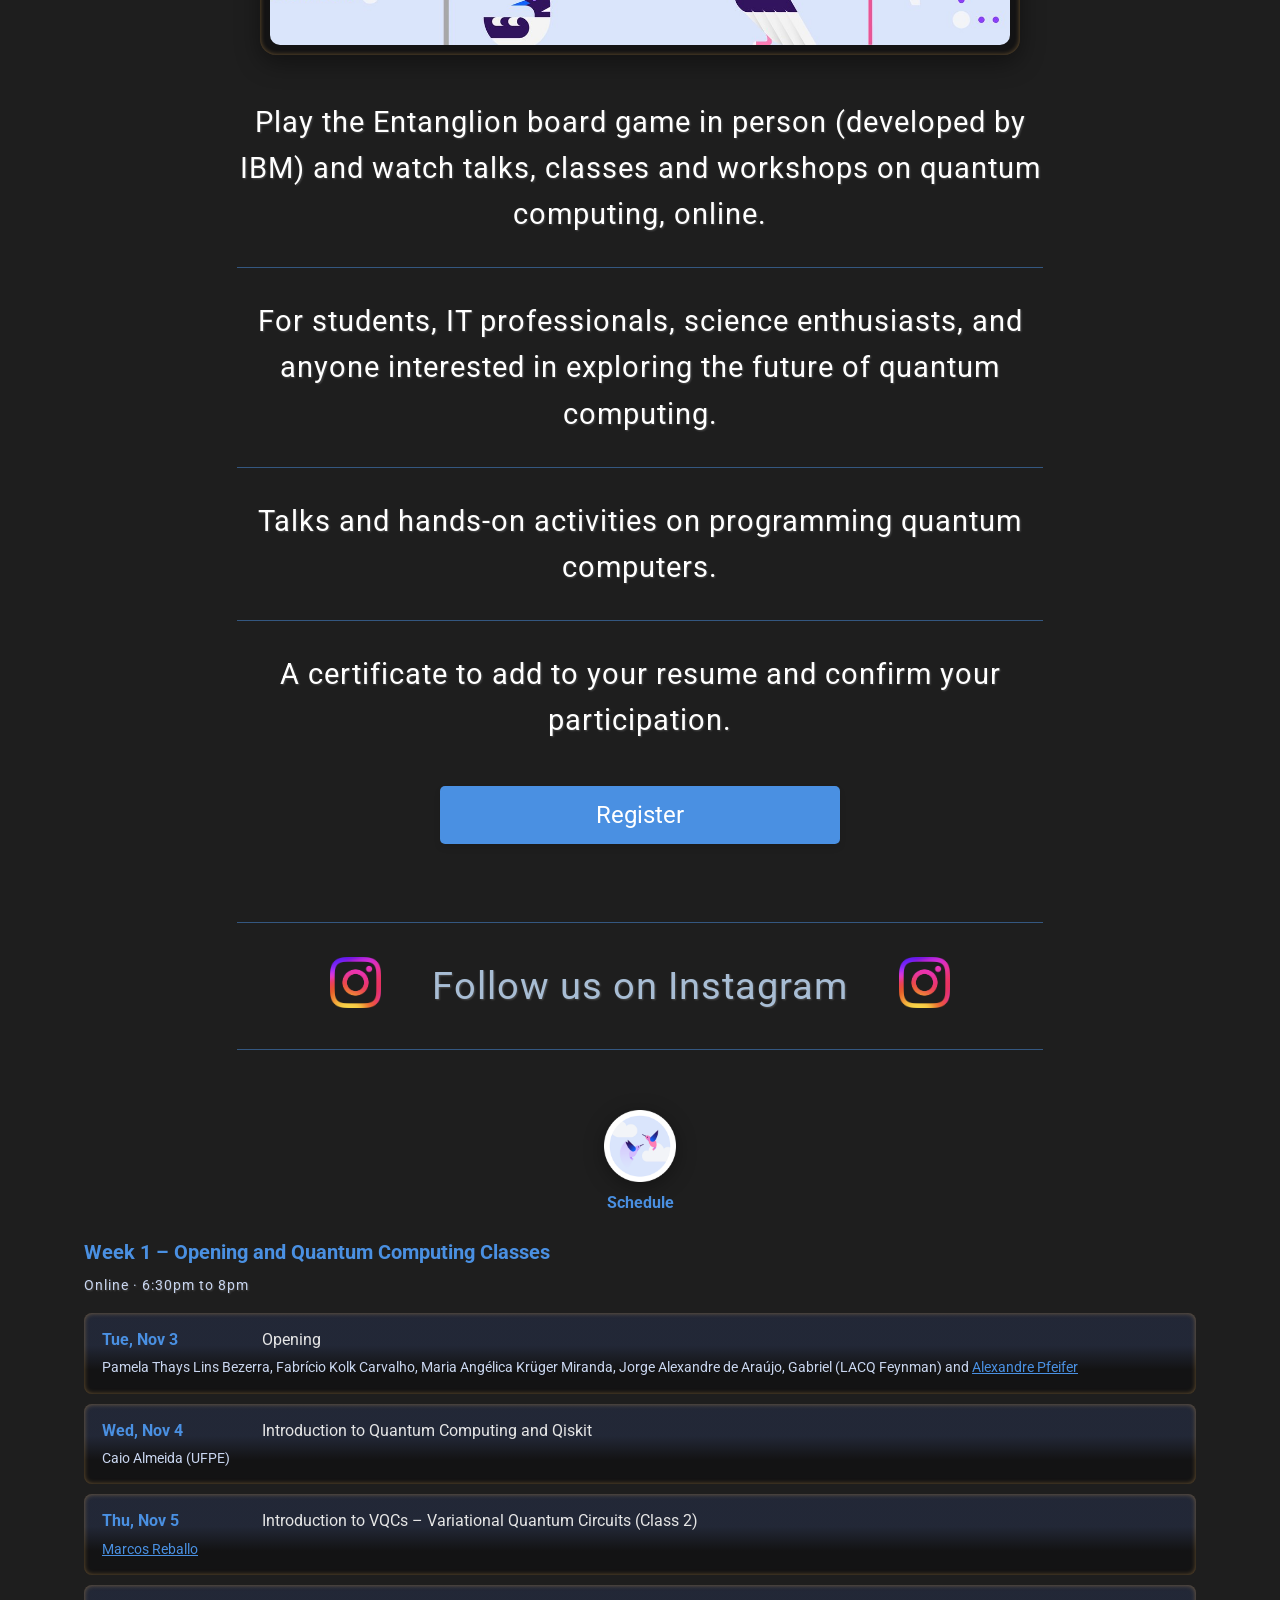
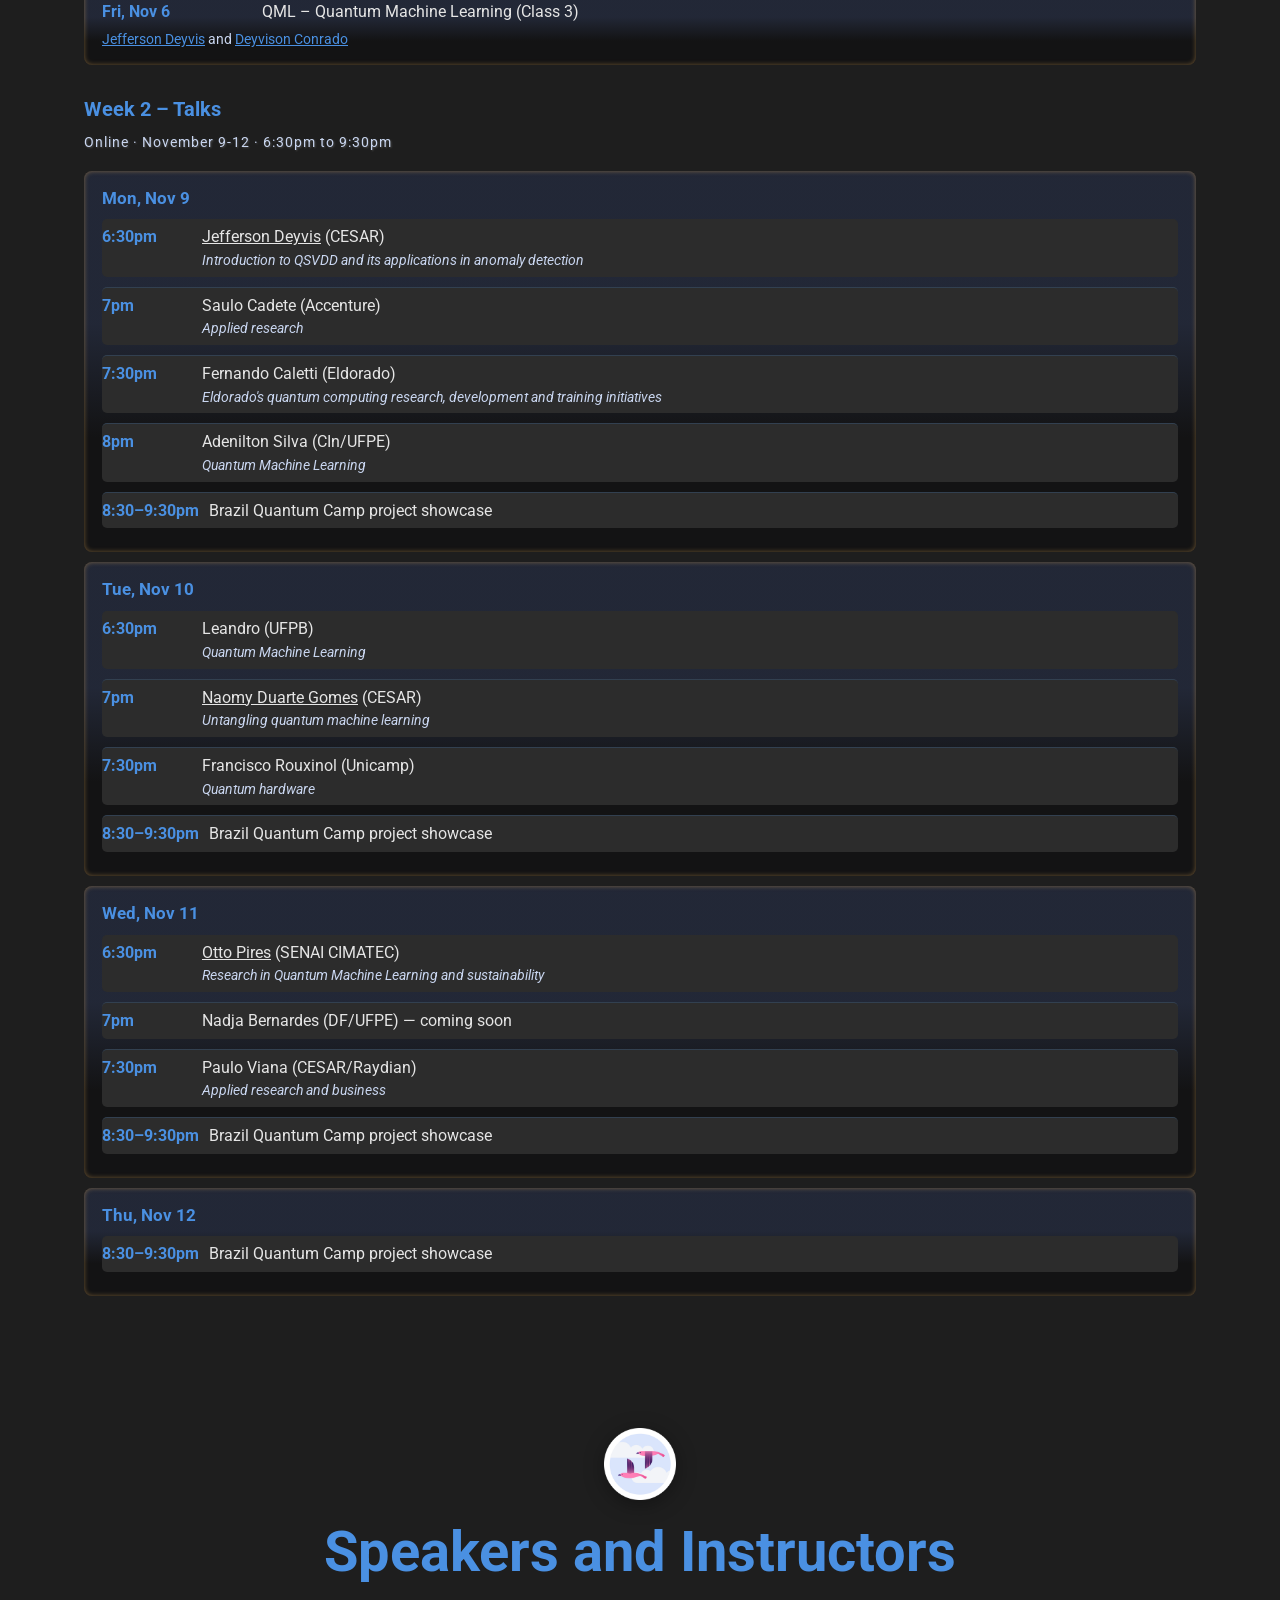
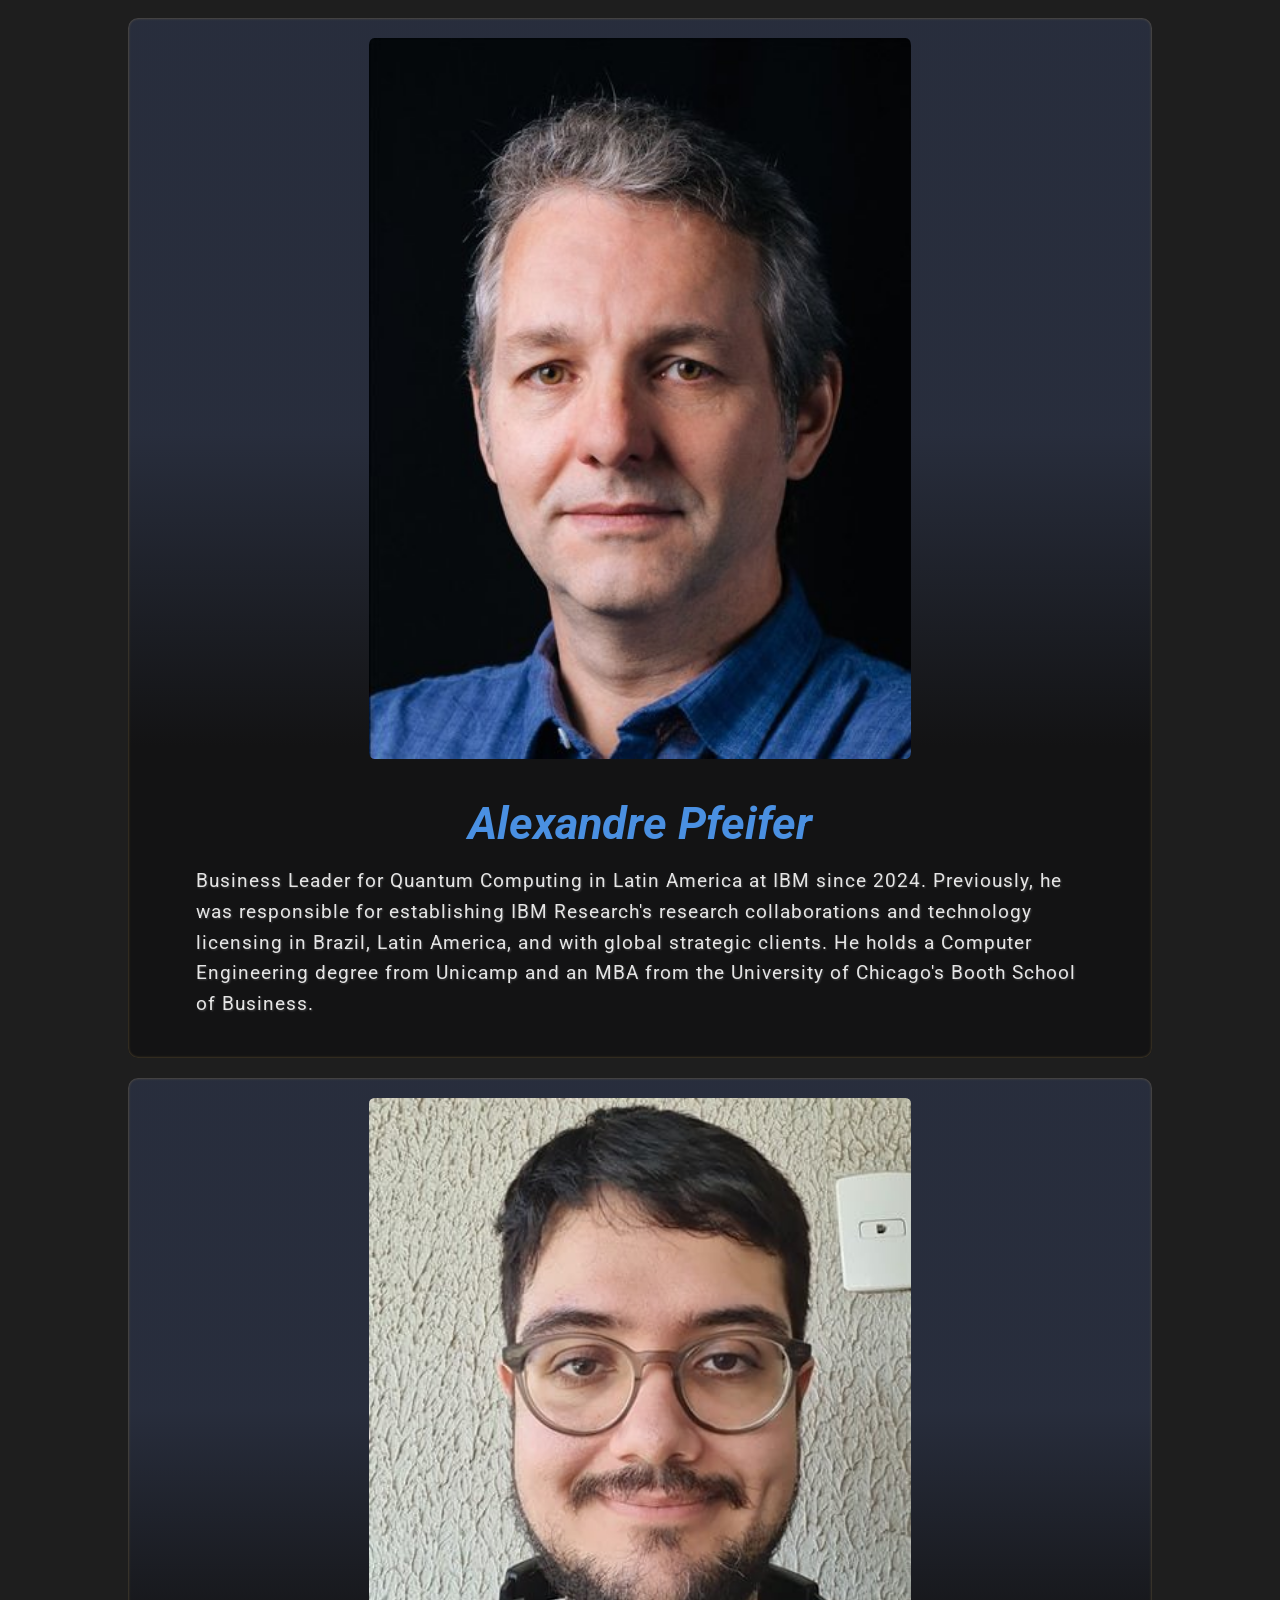
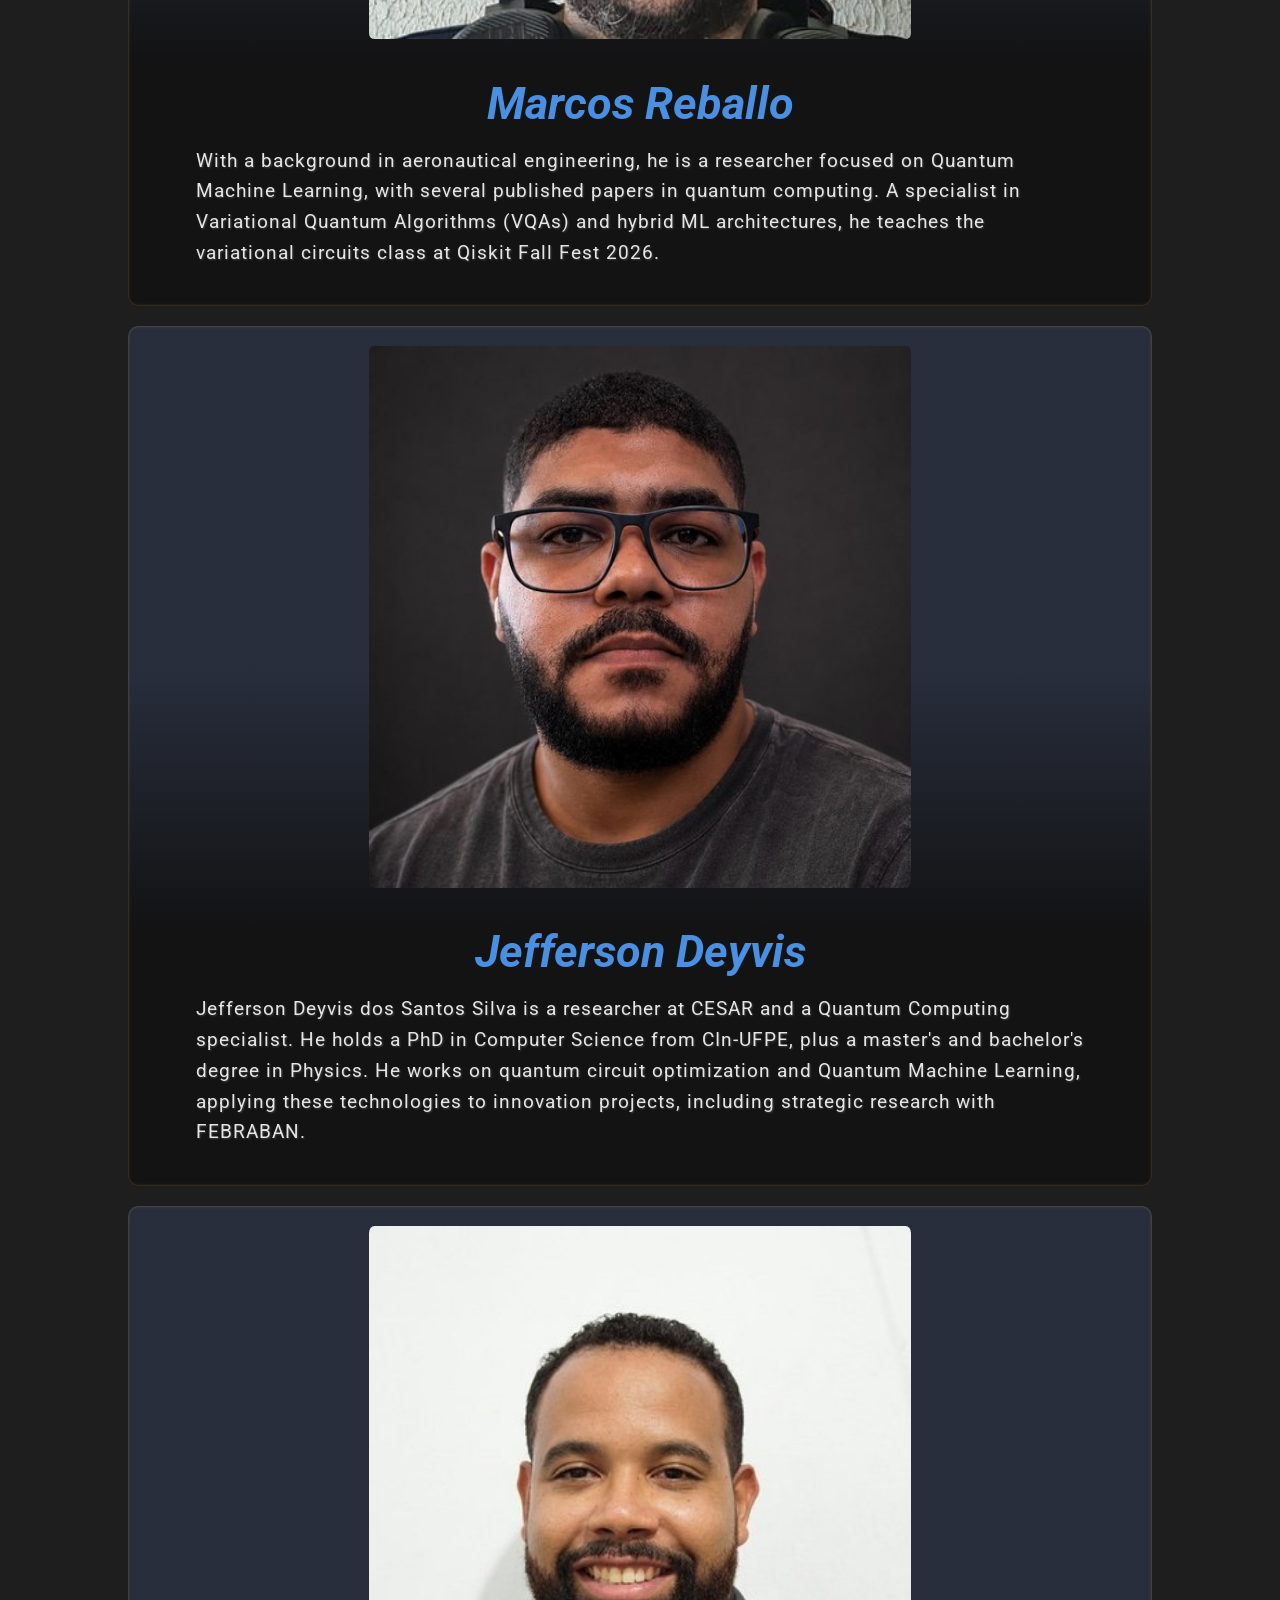
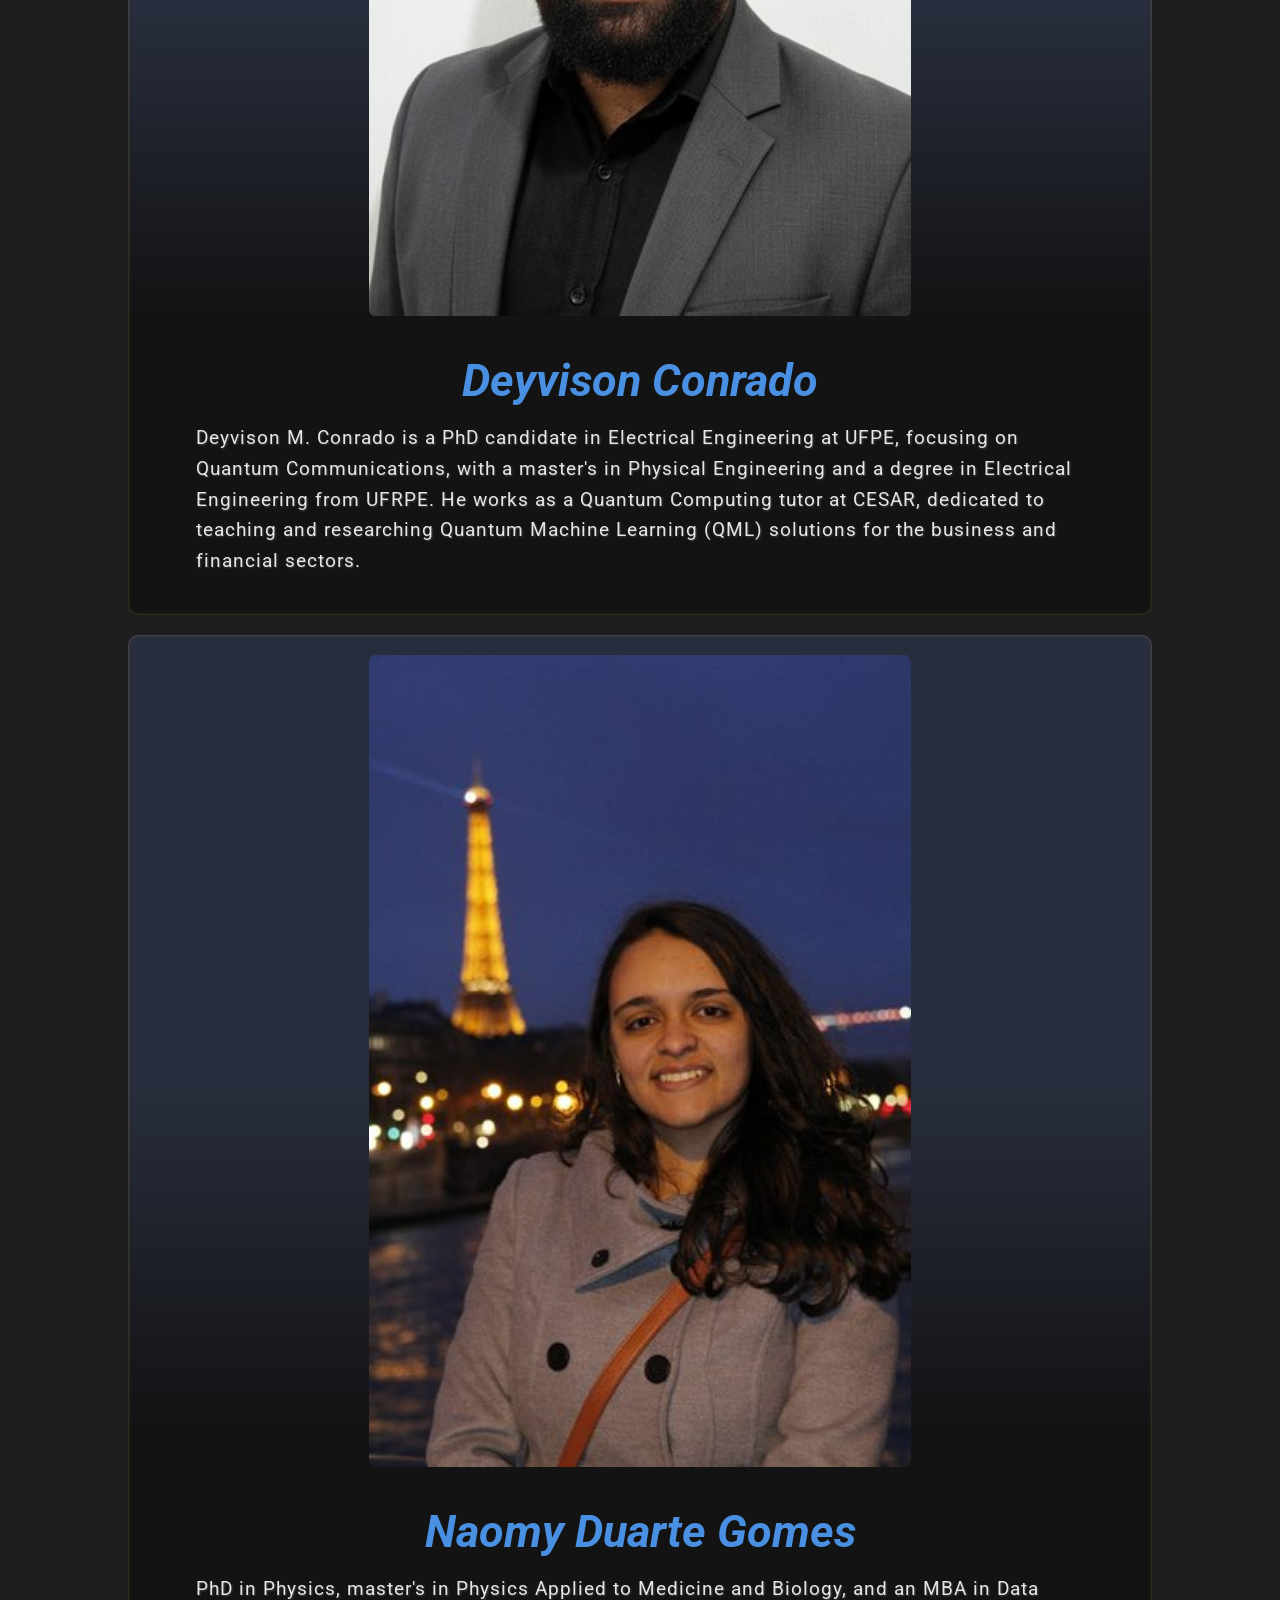
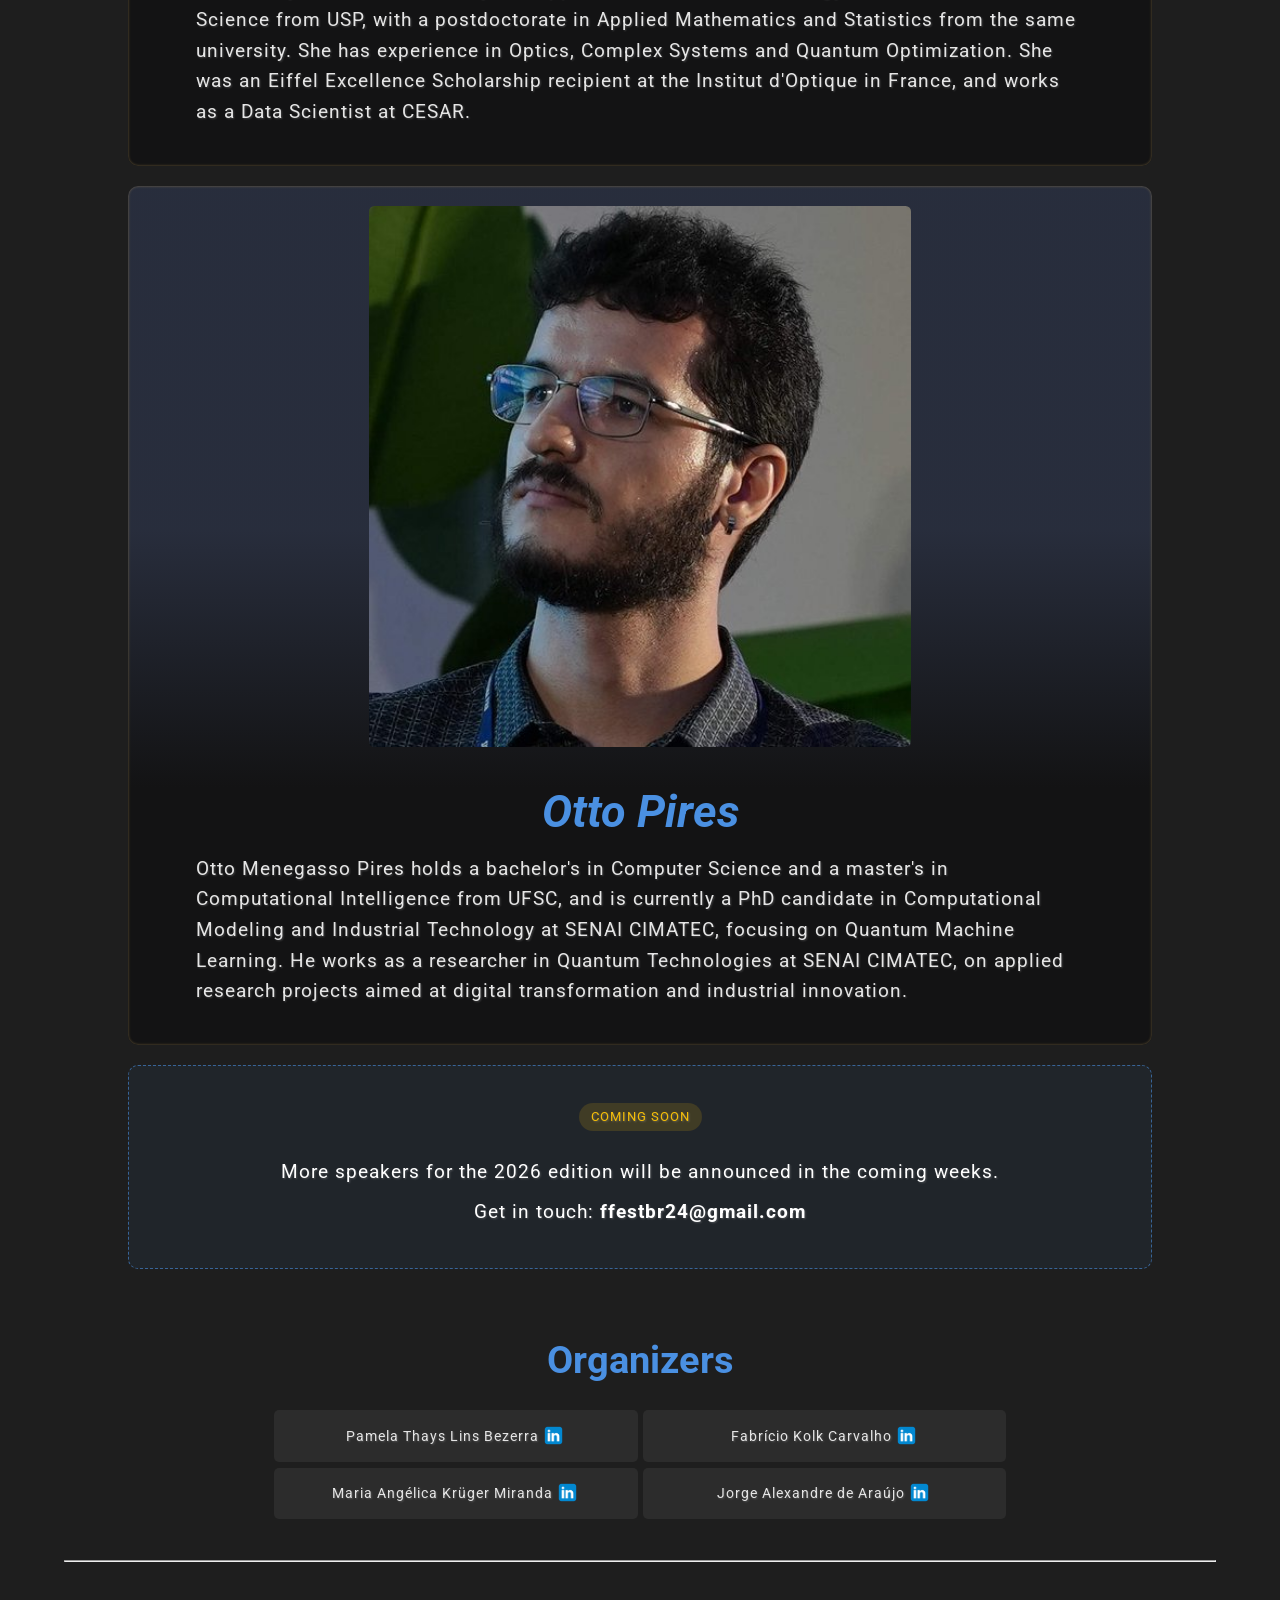
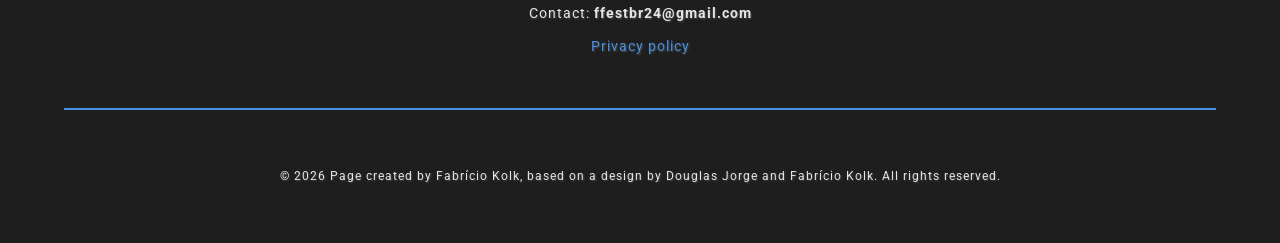
==== commit 4275639c: "Add files via upload Atualizações" ====
--- a/index_en.html
+++ b/index_en.html
@@ -150,13 +150,13 @@
       <div class="dia-card">
         <span class="dia-data">Tue, Nov 3</span>
         <span class="dia-tema">Opening</span>
-        <span class="dia-palestrante"><a href="#alexandre-pfeifer_desc">Alexandre Pfeifer</a></span>
+        <span class="dia-palestrante">Pamela Thays Lins Bezerra, Fabrício Kolk Carvalho, Maria Angélica Krüger Miranda, Jorge Alexandre de Araújo, Gabriel (LACQ Feynman) and <a href="#alexandre-pfeifer_desc">Alexandre Pfeifer</a></span>
       </div>
 
       <div class="dia-card">
         <span class="dia-data">Wed, Nov 4</span>
         <span class="dia-tema">Introduction to Quantum Computing and Qiskit</span>
-        <span class="dia-palestrante a-confirmar">Speaker to be confirmed</span>
+        <span class="dia-palestrante">Caio Almeida (UFPE)</span>
       </div>
 
       <div class="dia-card">
@@ -183,7 +183,7 @@
           <li><span class="item-hora">7pm</span><span class="item-tema">Saulo Cadete (Accenture)<span class="item-subtitulo">Applied research</span></span></li>
           <li><span class="item-hora">7:30pm</span><span class="item-tema">Fernando Caletti (Eldorado)<span class="item-subtitulo">Eldorado's quantum computing research, development and training initiatives</span></span></li>
           <li><span class="item-hora">8pm</span><span class="item-tema">Adenilton Silva (CIn/UFPE)<span class="item-subtitulo">Quantum Machine Learning</span></span></li>
-          <li><span class="item-hora">8:30–9:30pm</span><span class="item-tema">Brazil Quantum Camp (BQC)</span></li>
+          <li><span class="item-hora">8:30–9:30pm</span><span class="item-tema">Brazil Quantum Camp project showcase</span></li>
         </ul>
       </div>
 
@@ -193,7 +193,7 @@
           <li><span class="item-hora">6:30pm</span><span class="item-tema">Leandro (UFPB)<span class="item-subtitulo">Quantum Machine Learning</span></span></li>
           <li><span class="item-hora">7pm</span><span class="item-tema"><a href="#naomy-duarte-gomes_desc">Naomy Duarte Gomes</a> (CESAR)<span class="item-subtitulo">Untangling quantum machine learning</span></span></li>
           <li><span class="item-hora">7:30pm</span><span class="item-tema">Francisco Rouxinol (Unicamp)<span class="item-subtitulo">Quantum hardware</span></span></li>
-          <li><span class="item-hora">8:30–9:30pm</span><span class="item-tema">Brazil Quantum Camp (BQC)</span></li>
+          <li><span class="item-hora">8:30–9:30pm</span><span class="item-tema">Brazil Quantum Camp project showcase</span></li>
         </ul>
       </div>
 
@@ -201,16 +201,16 @@
         <h4>Wed, Nov 11</h4>
         <ul class="dia-itens">
           <li><span class="item-hora">6:30pm</span><span class="item-tema"><a href="#otto-pires_desc">Otto Pires</a> (SENAI CIMATEC)<span class="item-subtitulo">Research in Quantum Machine Learning and sustainability</span></span></li>
-          <li><span class="item-hora">7pm</span><span class="item-tema a-confirmar">Nadja Bernardes (DF/UFPE) — topic to be confirmed</span></li>
+          <li><span class="item-hora">7pm</span><span class="item-tema a-confirmar">Nadja Bernardes (DF/UFPE) — coming soon</span></li>
           <li><span class="item-hora">7:30pm</span><span class="item-tema">Paulo Viana (CESAR/Raydian)<span class="item-subtitulo">Applied research and business</span></span></li>
-          <li><span class="item-hora">8:30–9:30pm</span><span class="item-tema">Brazil Quantum Camp (BQC)</span></li>
+          <li><span class="item-hora">8:30–9:30pm</span><span class="item-tema">Brazil Quantum Camp project showcase</span></li>
         </ul>
       </div>
 
       <div class="dia-multi">
         <h4>Thu, Nov 12</h4>
         <ul class="dia-itens">
-          <li><span class="item-hora">8:30–9:30pm</span><span class="item-tema">Brazil Quantum Camp (BQC)</span></li>
+          <li><span class="item-hora">8:30–9:30pm</span><span class="item-tema">Brazil Quantum Camp project showcase</span></li>
         </ul>
       </div>
     </div>
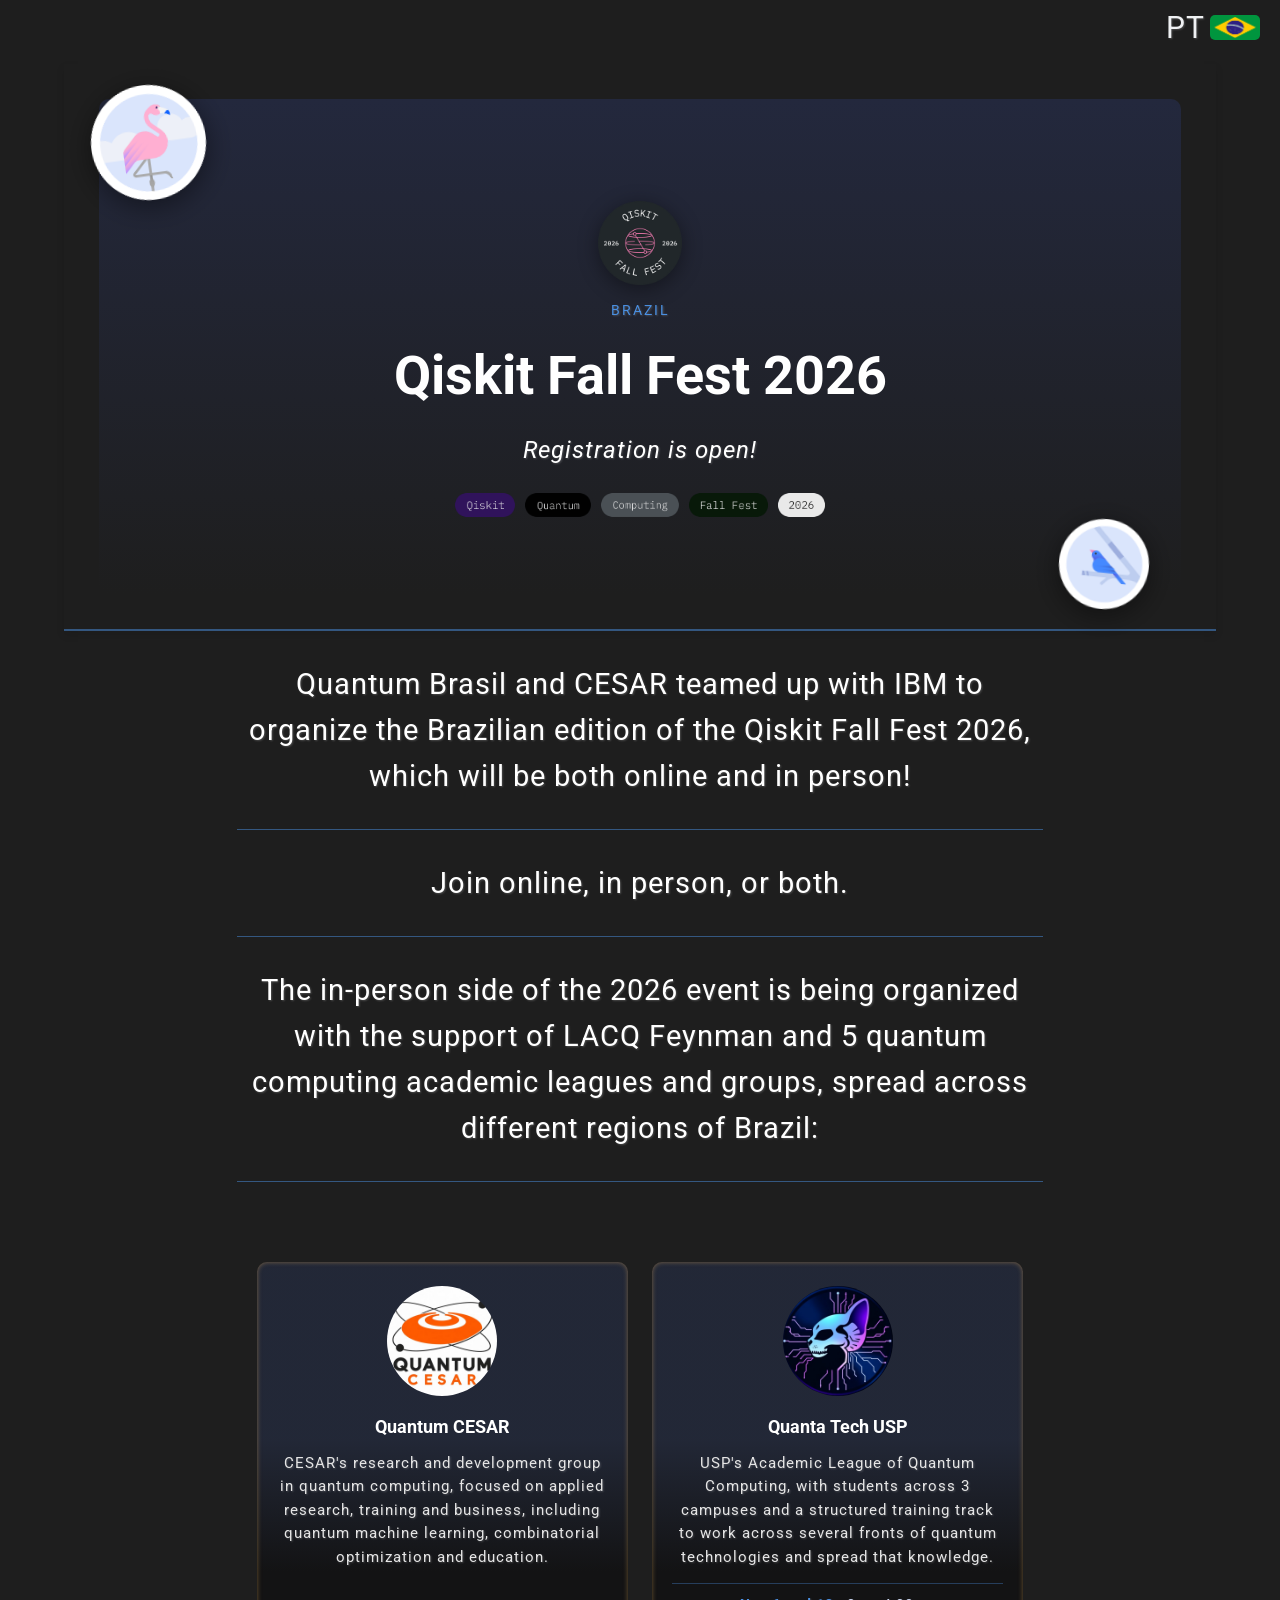
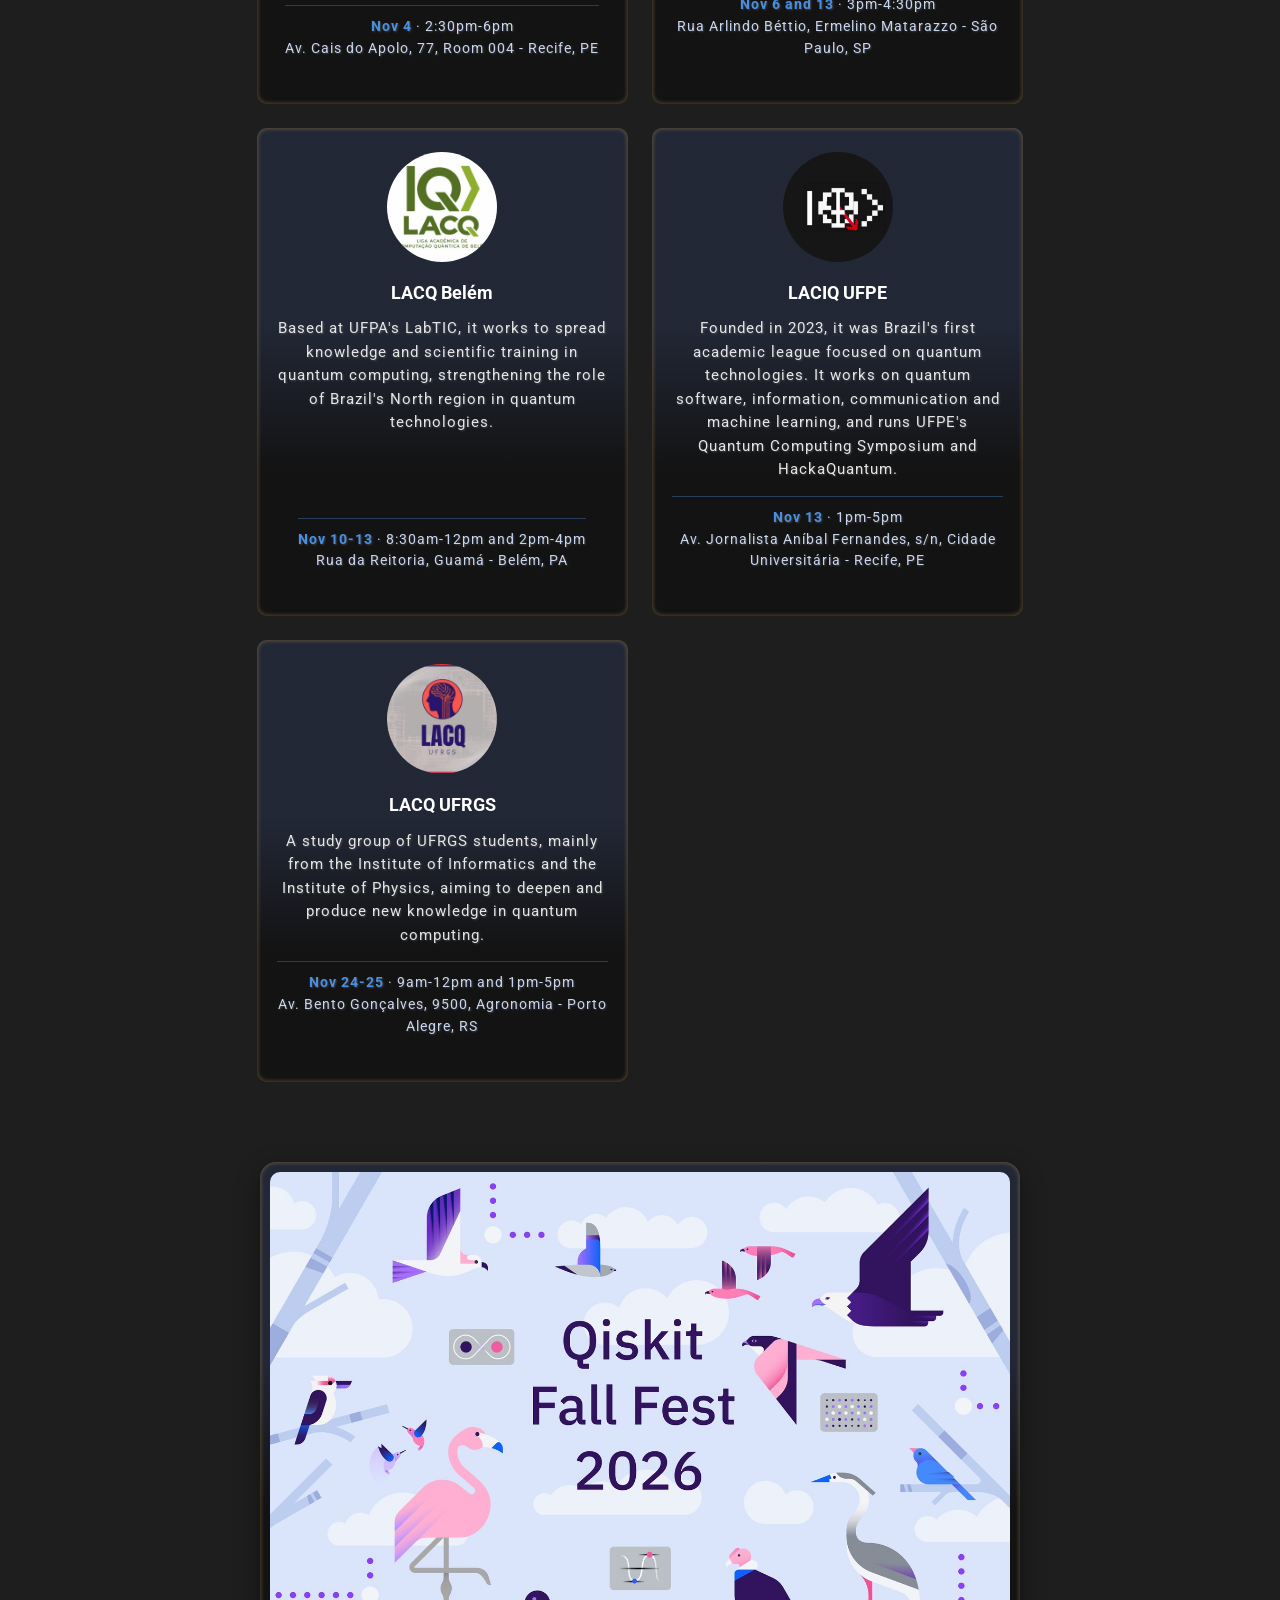
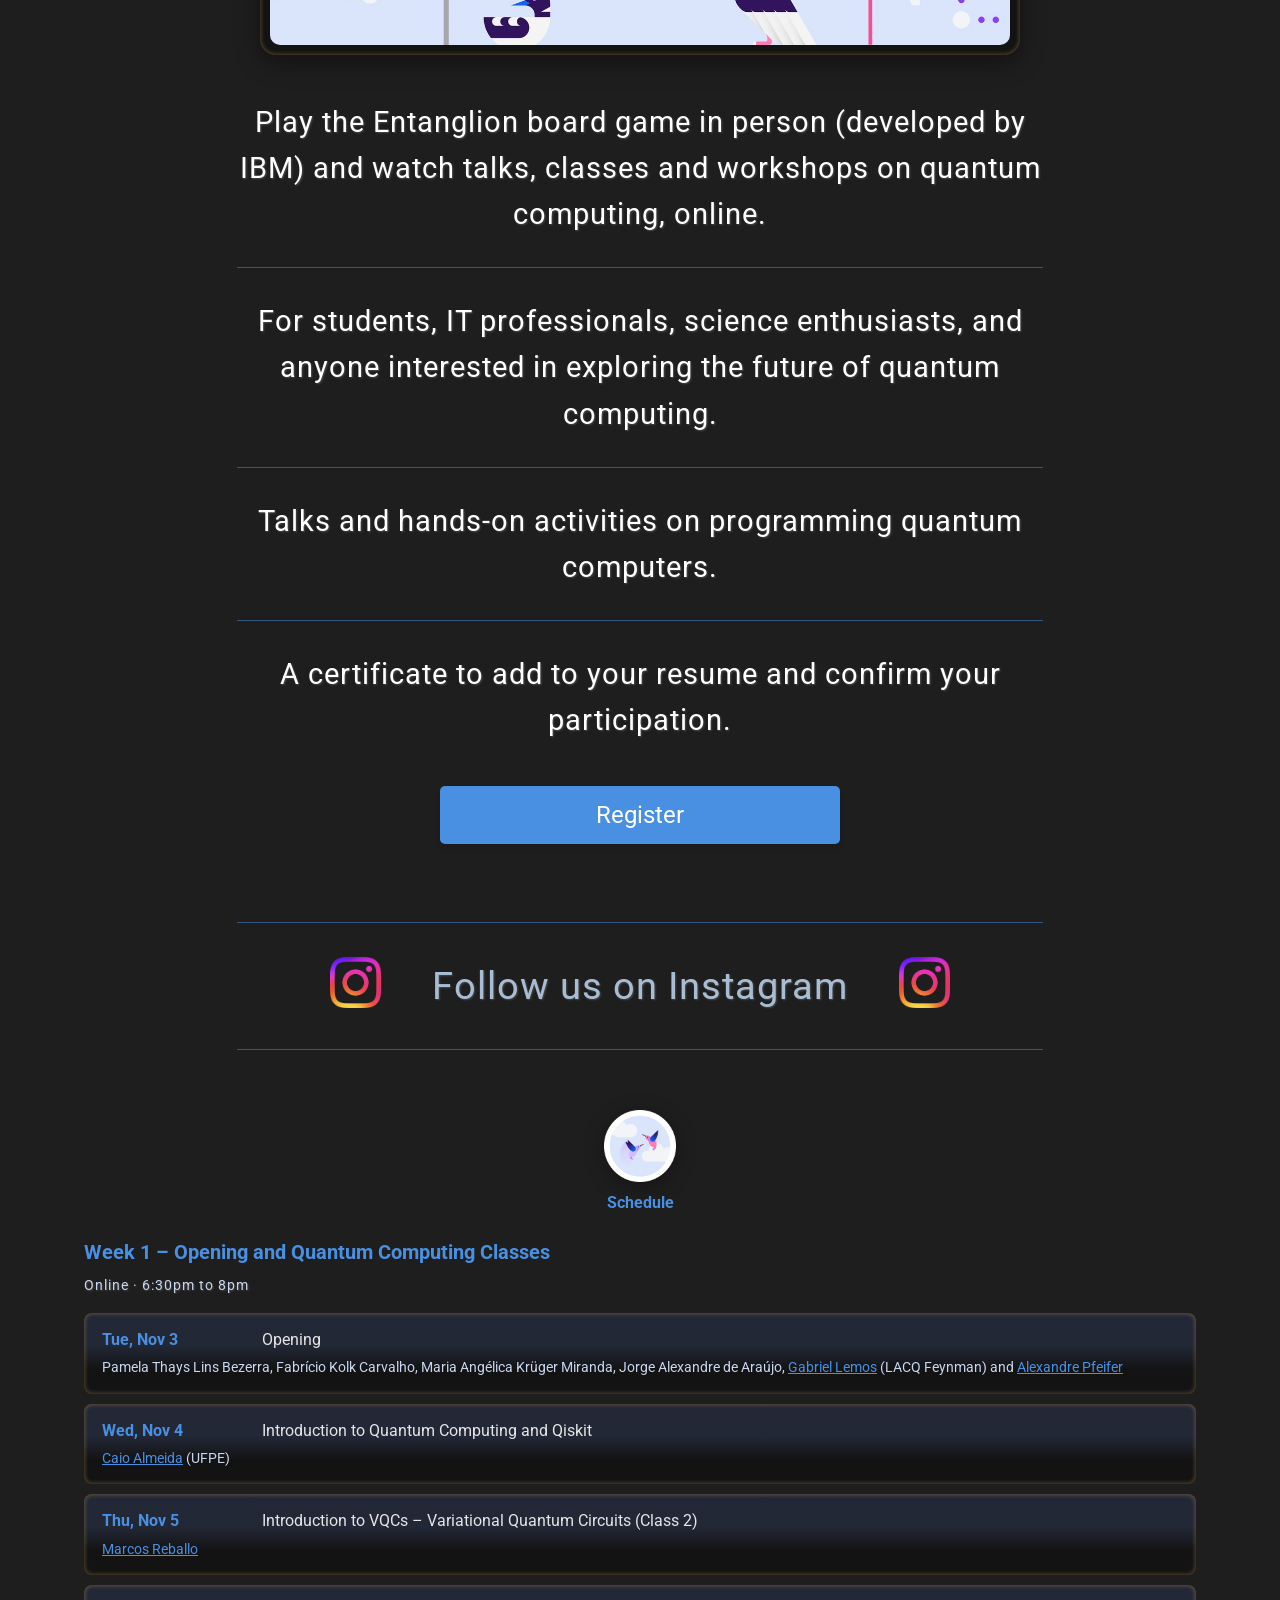
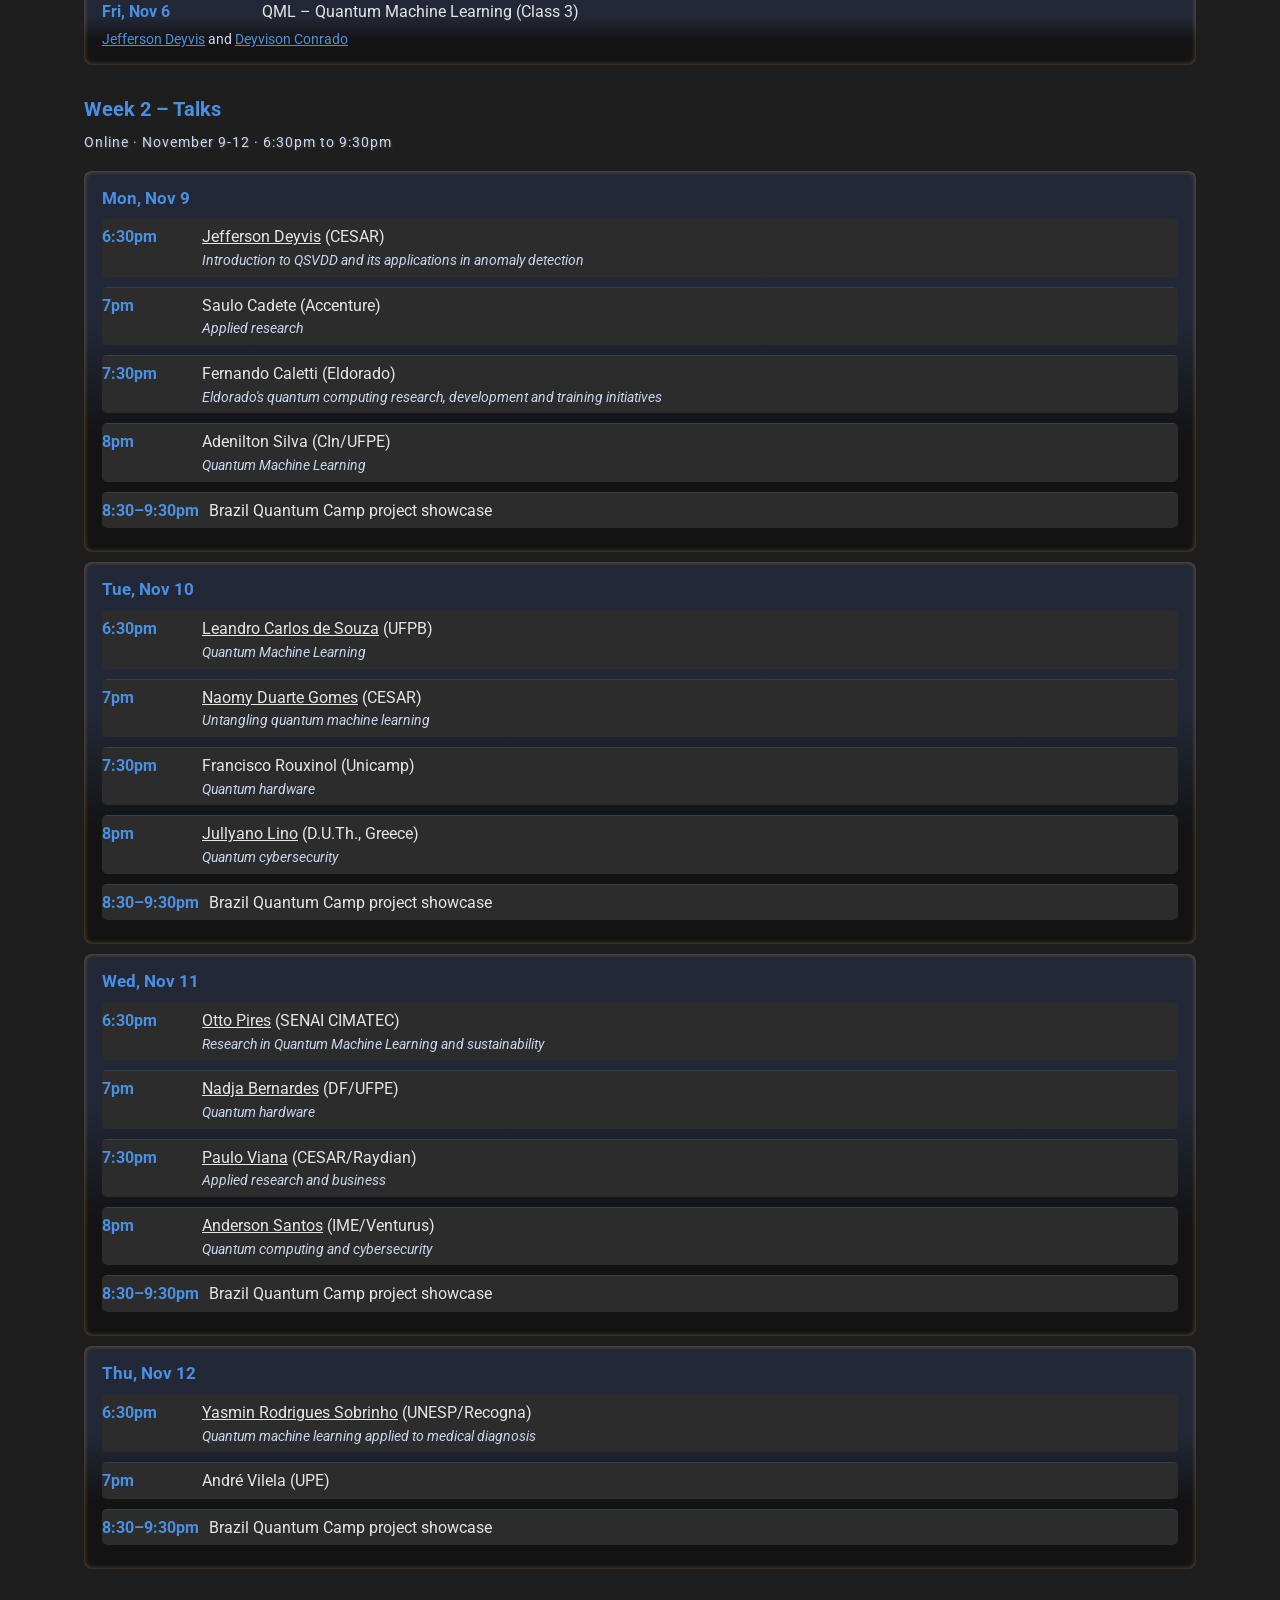
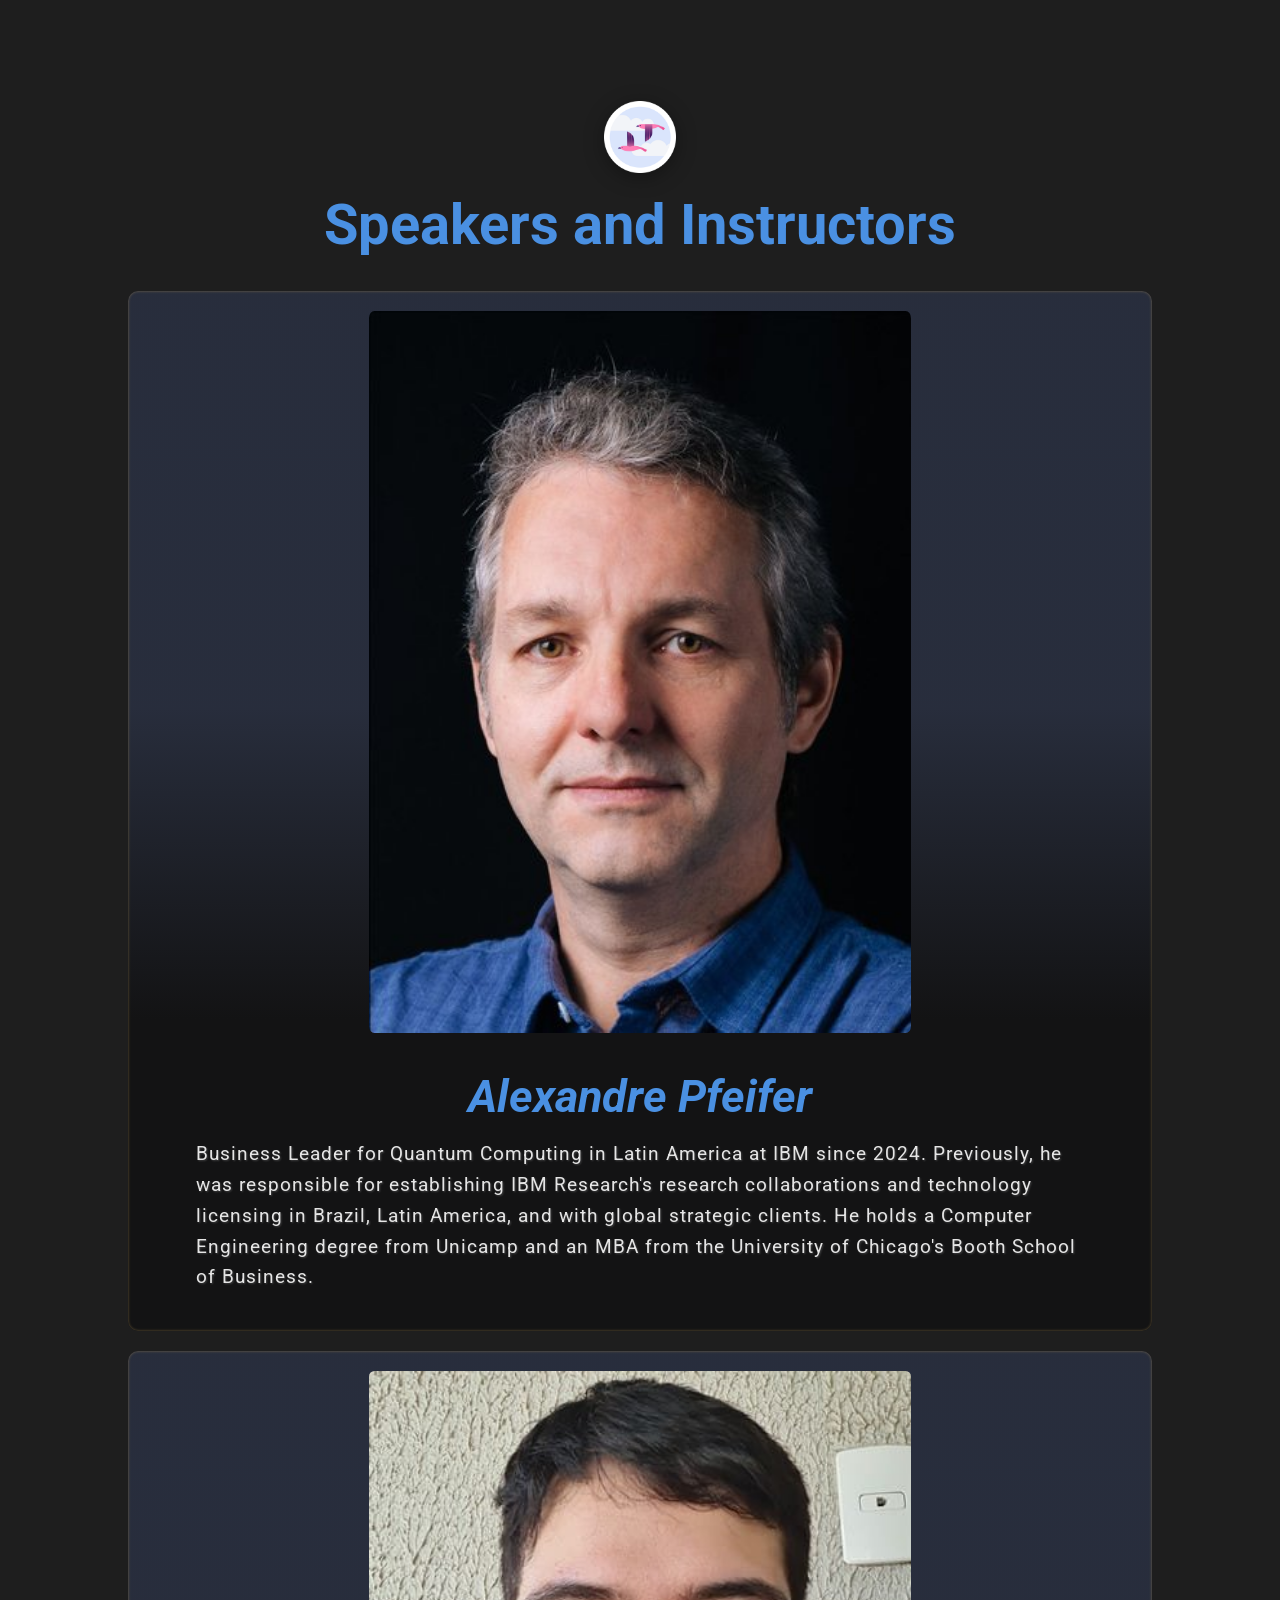
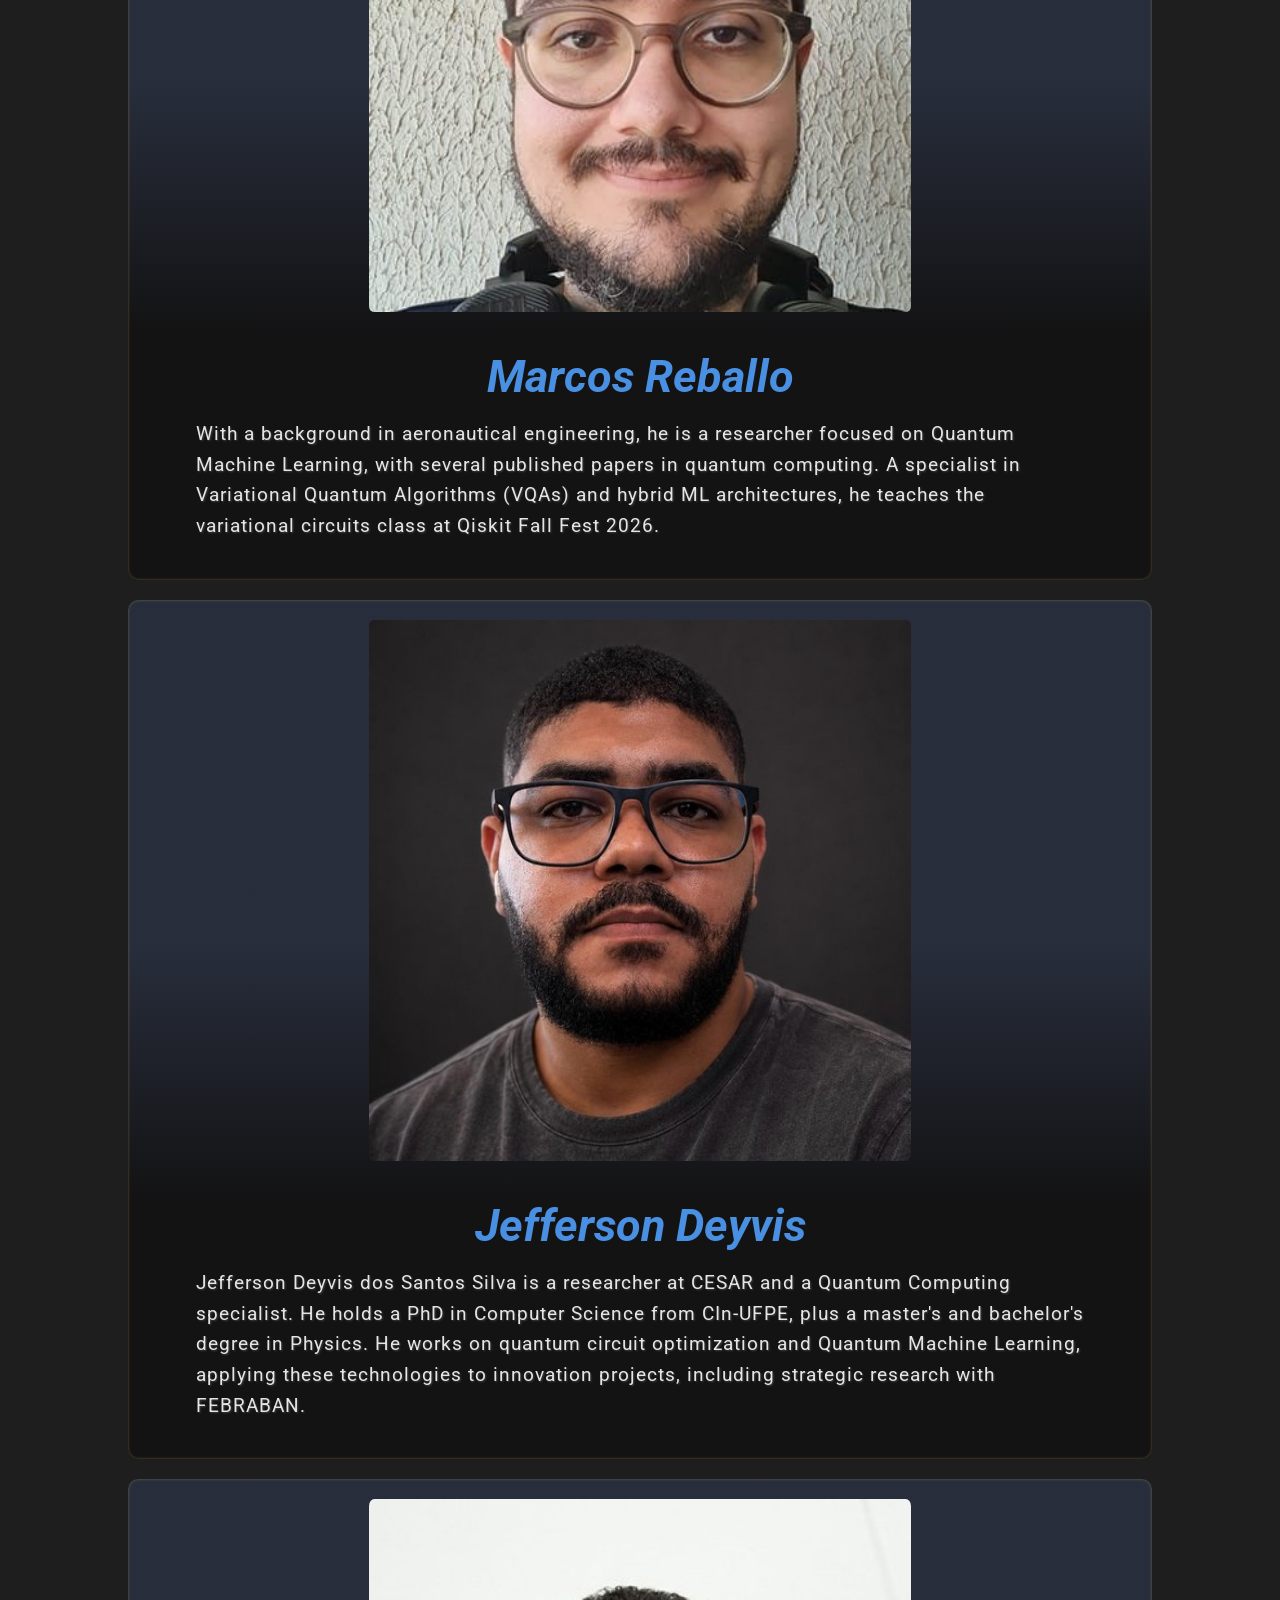
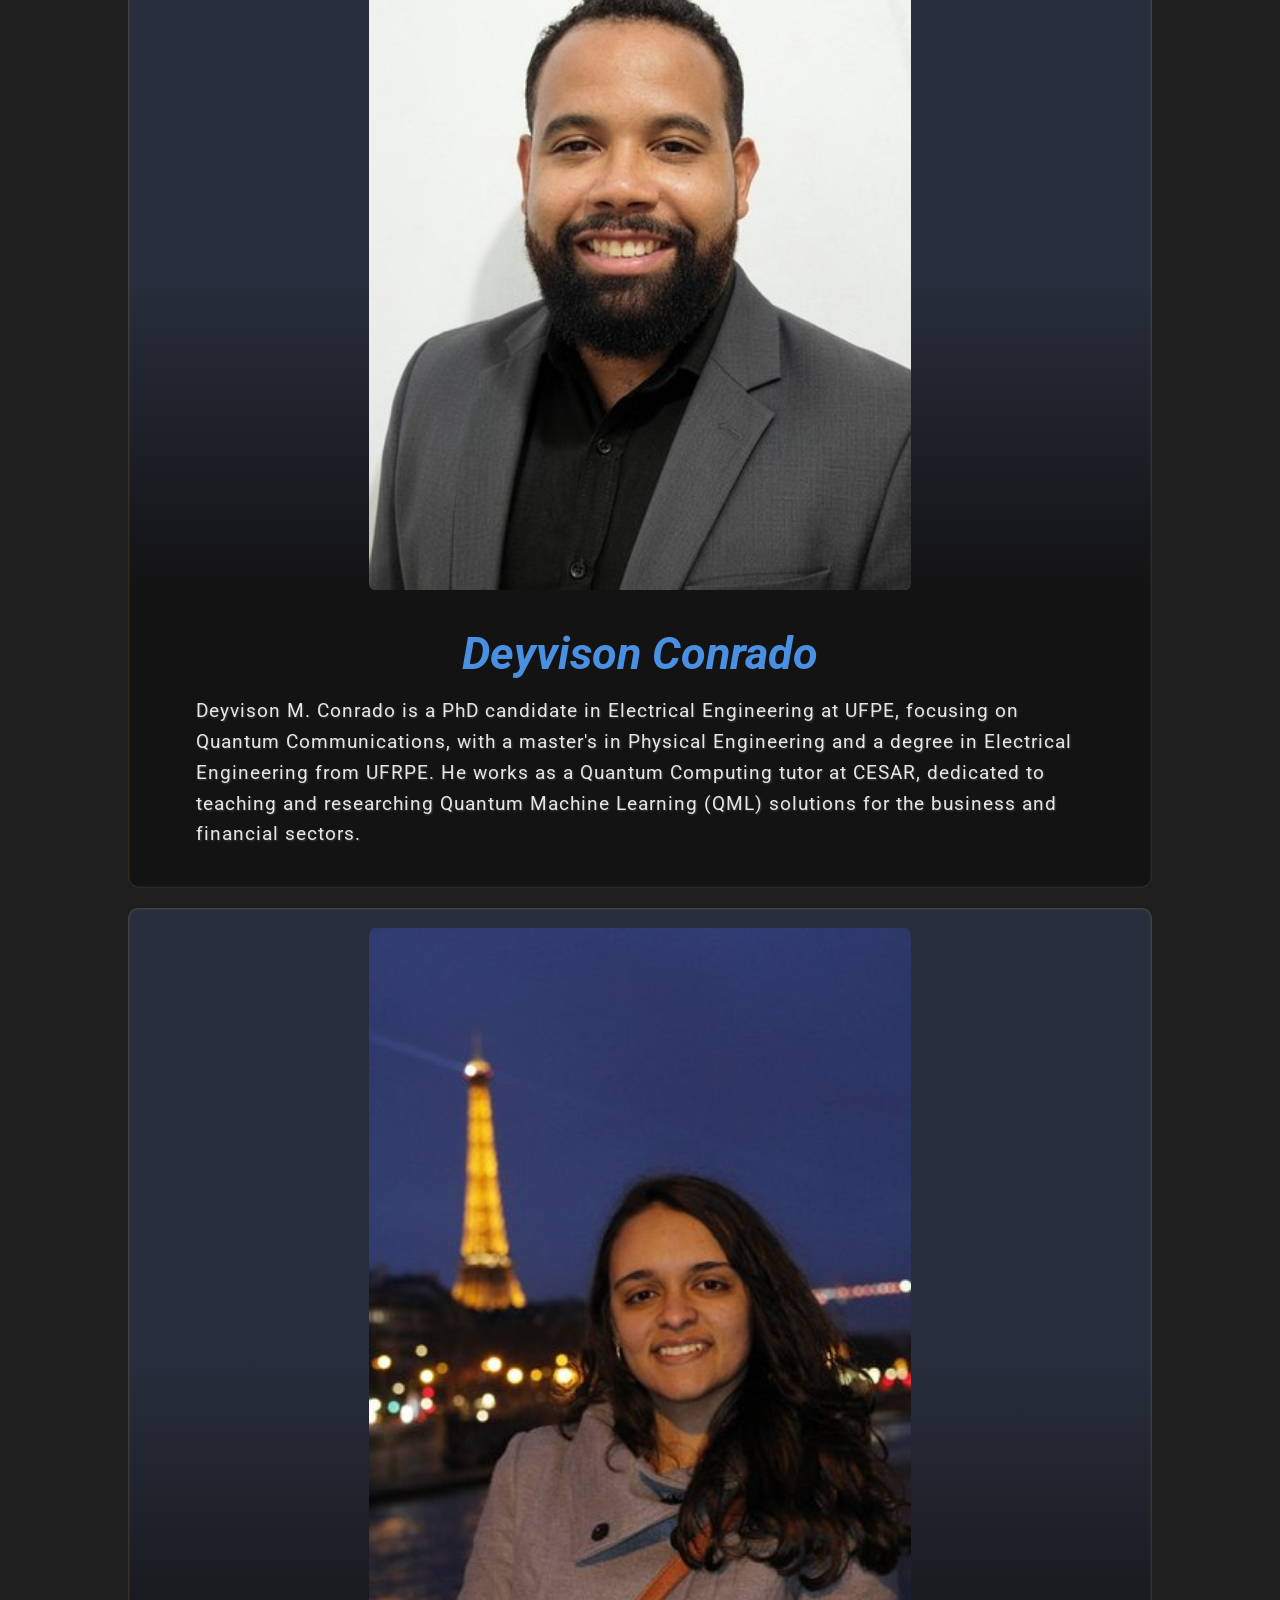
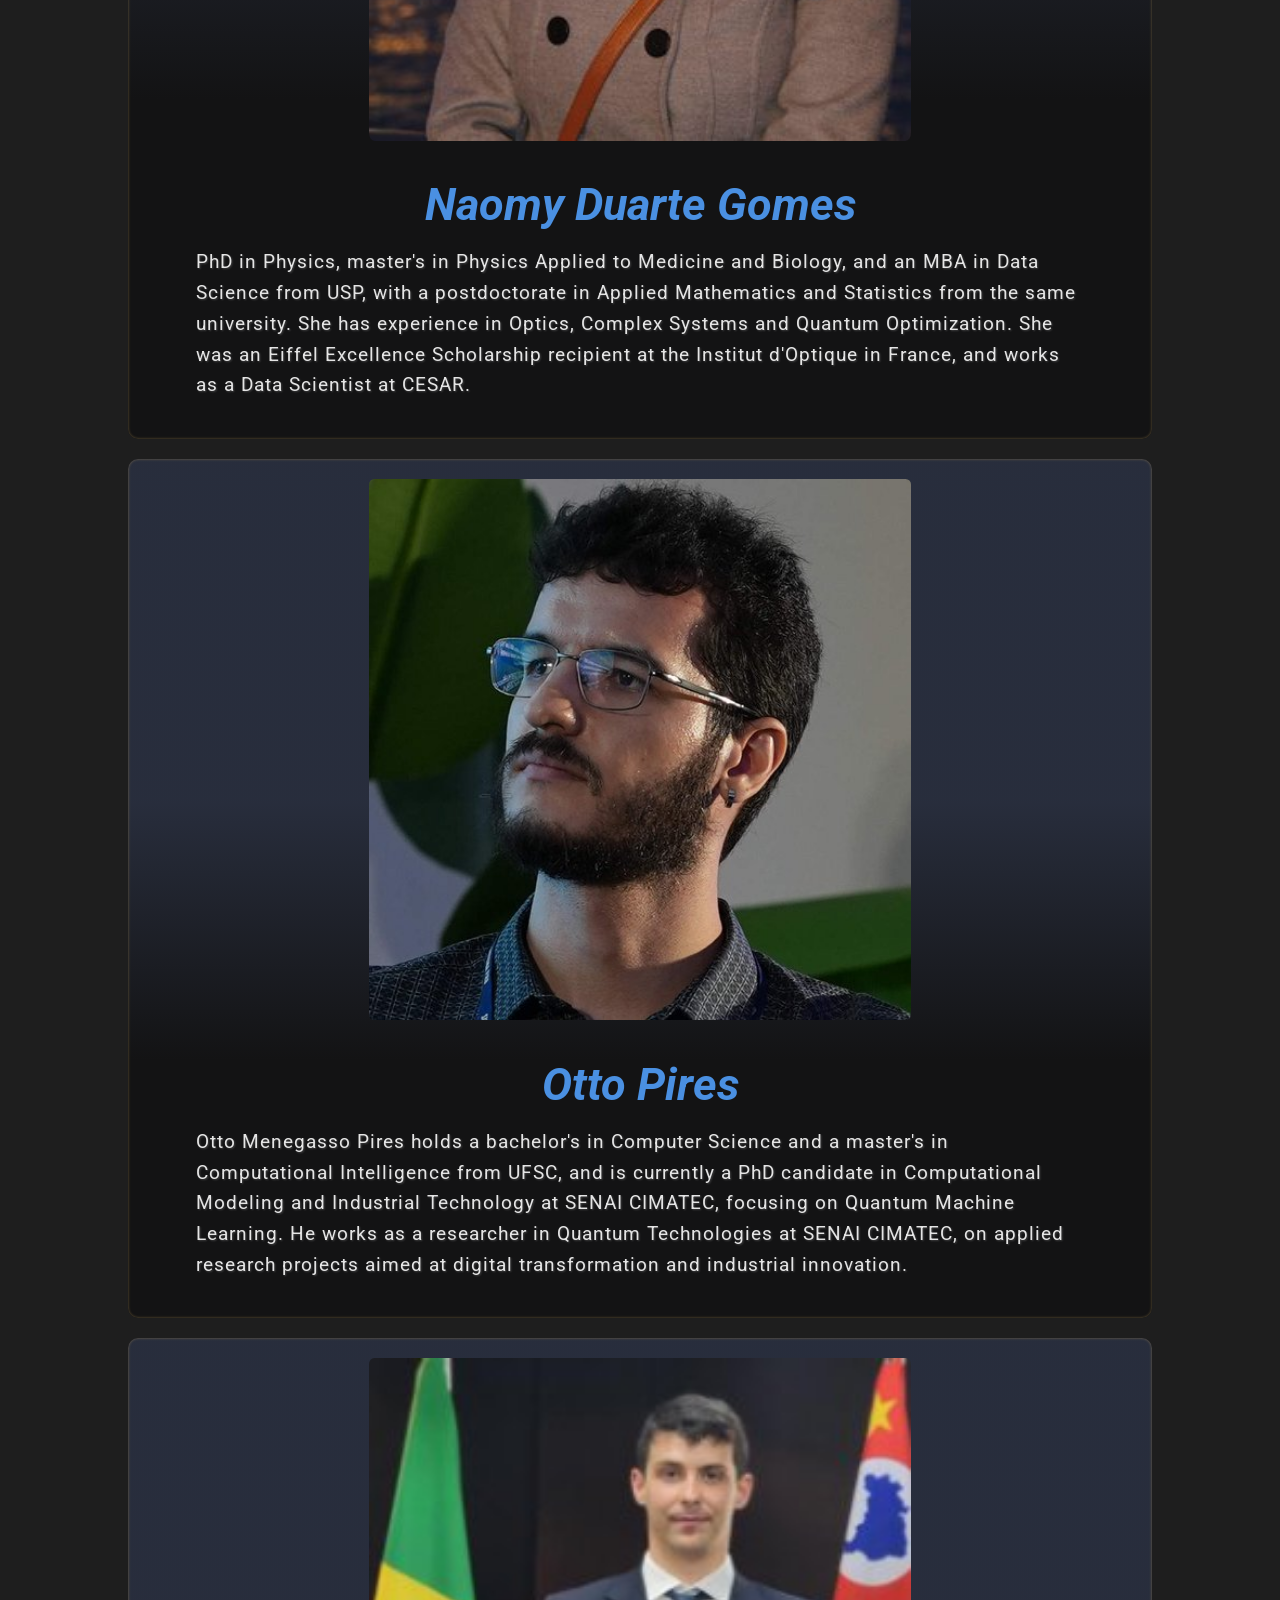
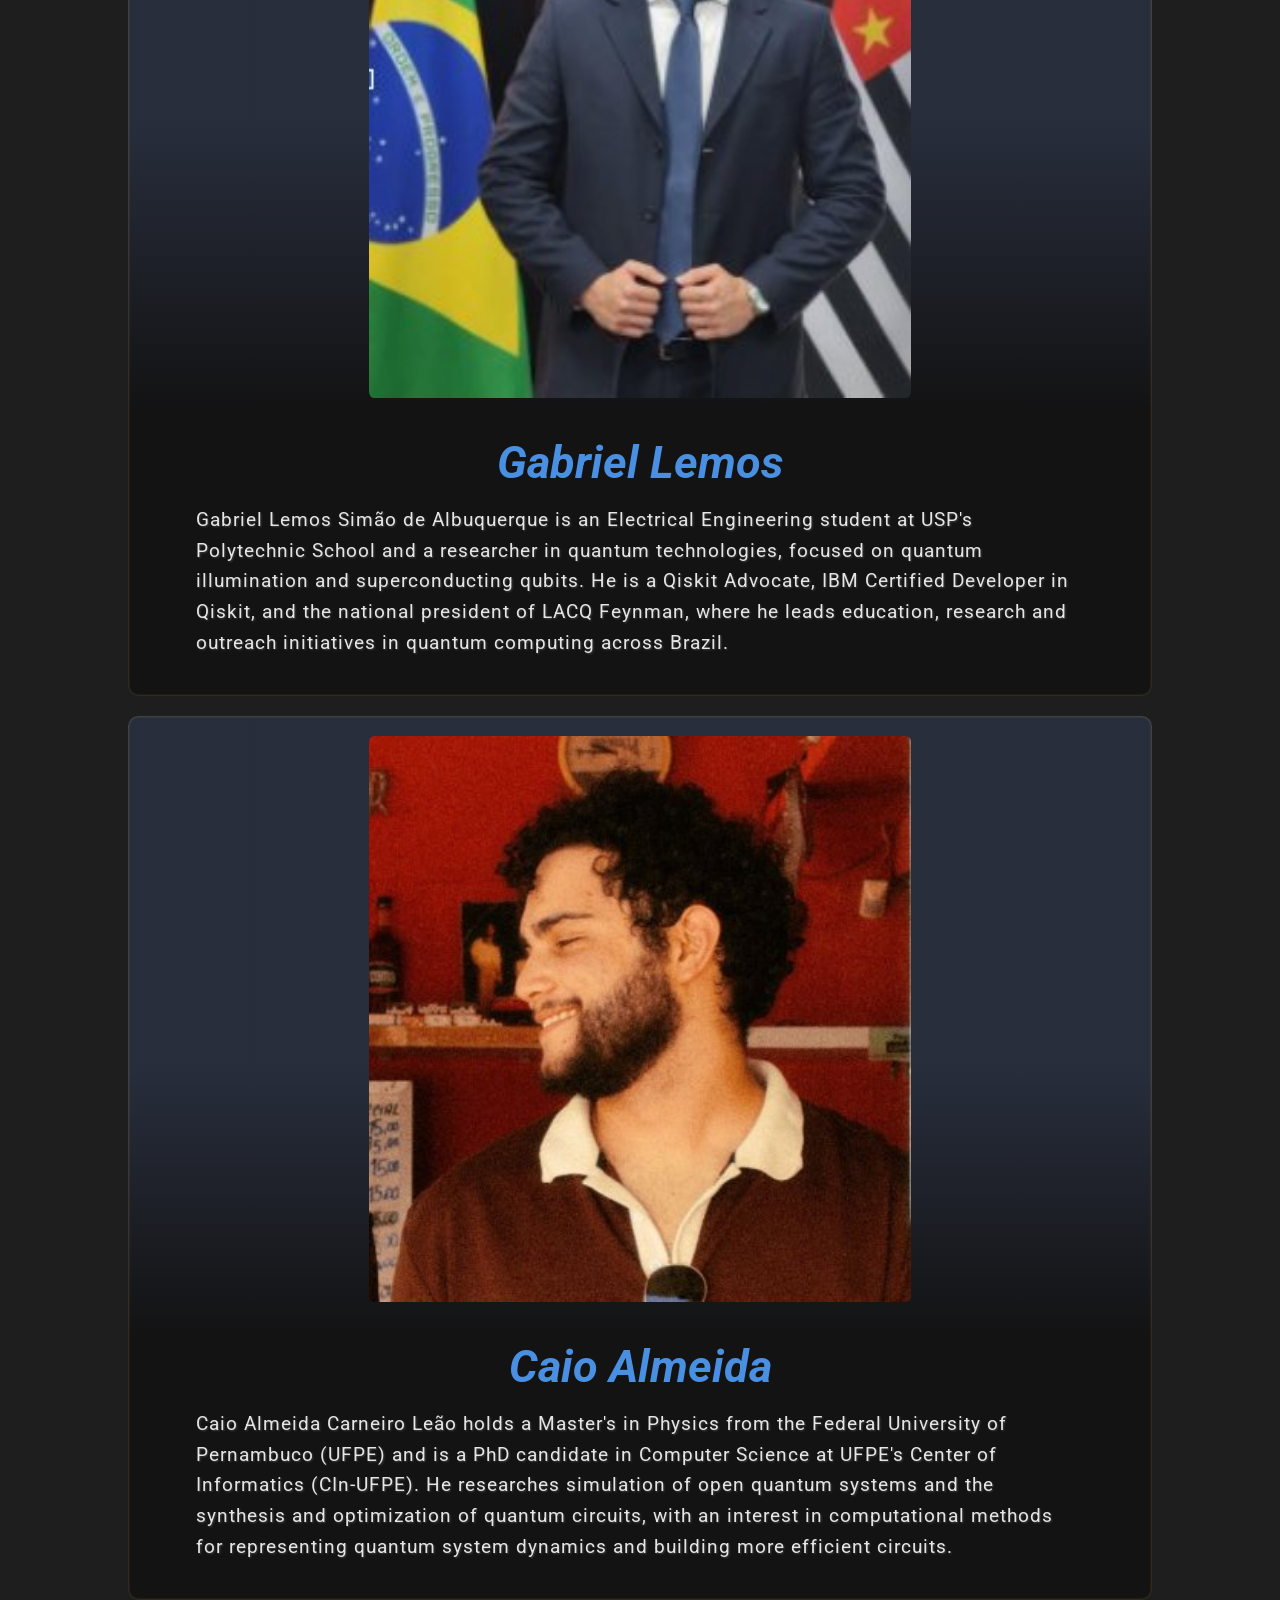
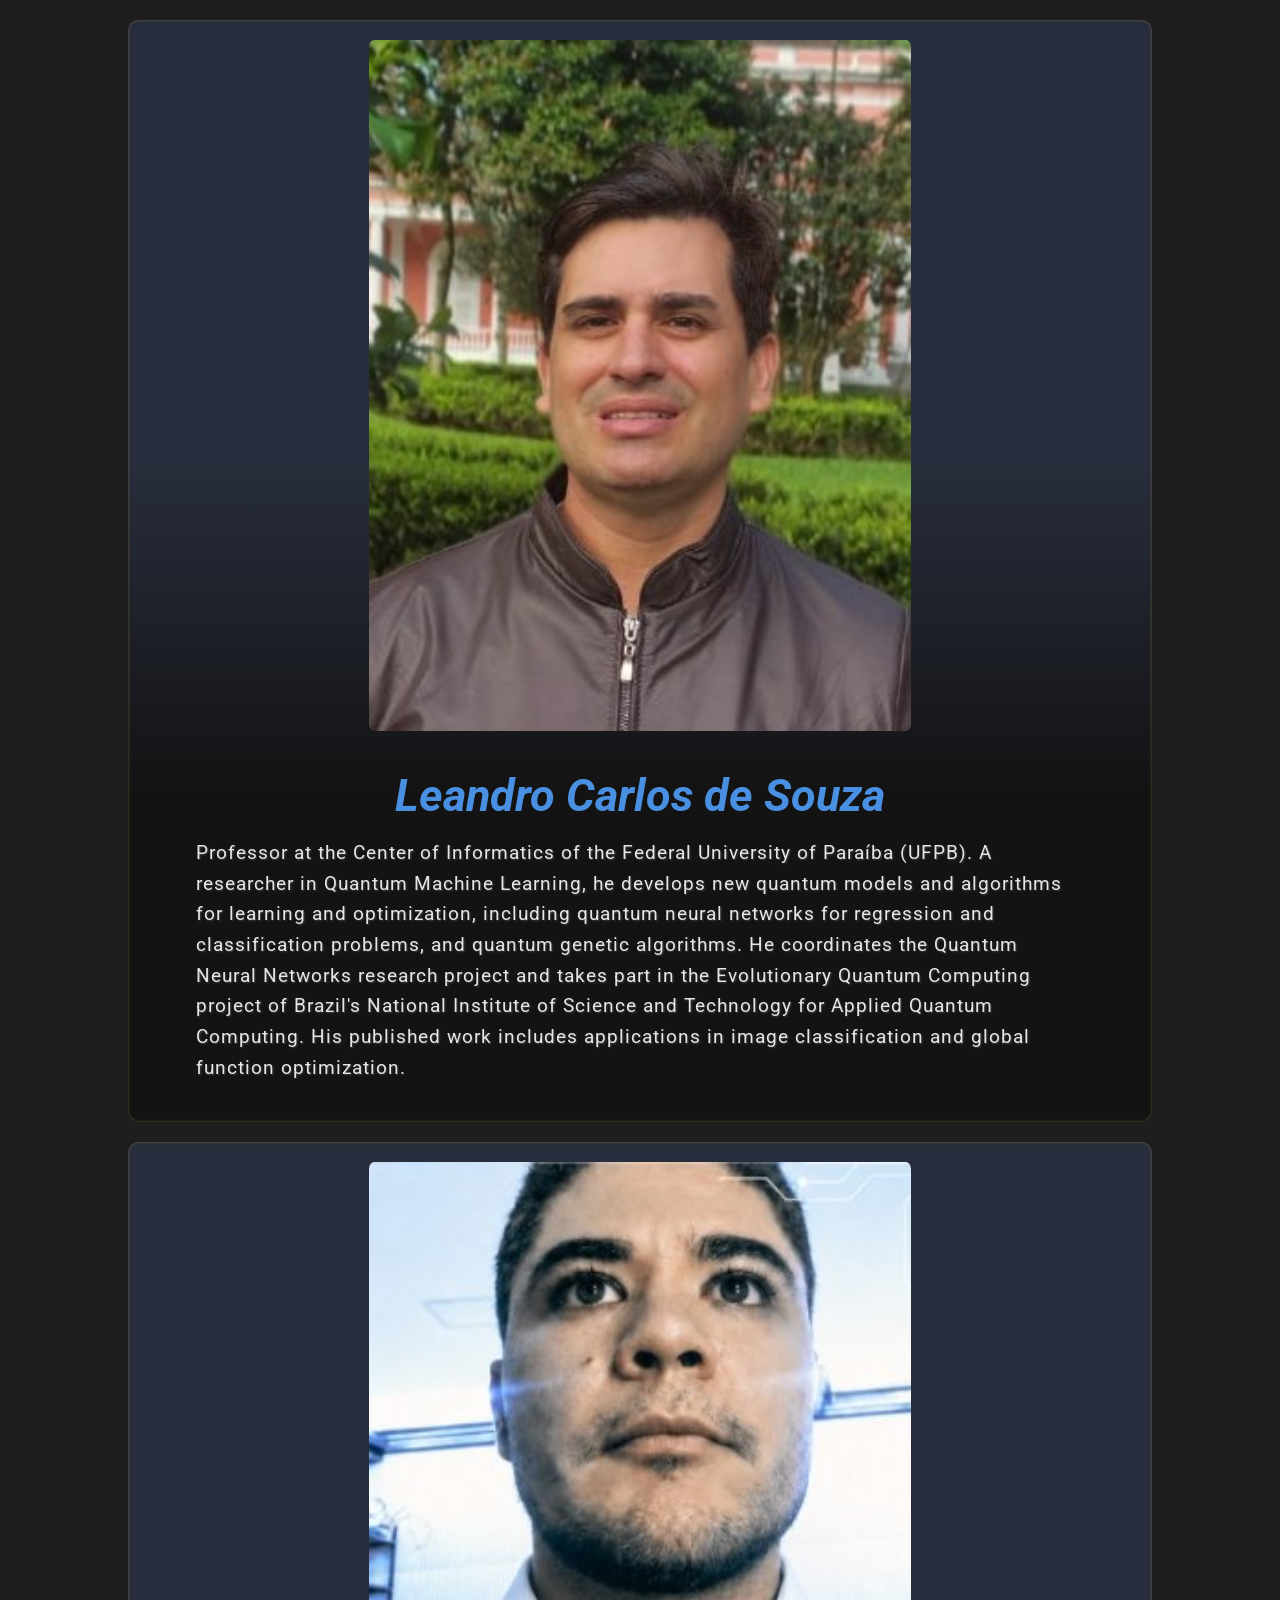
==== commit 84e11b1e: "Atualização dos dados." ====
--- a/index_en.html
+++ b/index_en.html
@@ -150,13 +150,13 @@
       <div class="dia-card">
         <span class="dia-data">Tue, Nov 3</span>
         <span class="dia-tema">Opening</span>
-        <span class="dia-palestrante">Pamela Thays Lins Bezerra, Fabrício Kolk Carvalho, Maria Angélica Krüger Miranda, Jorge Alexandre de Araújo, Gabriel (LACQ Feynman) and <a href="#alexandre-pfeifer_desc">Alexandre Pfeifer</a></span>
+        <span class="dia-palestrante">Pamela Thays Lins Bezerra, Fabrício Kolk Carvalho, Maria Angélica Krüger Miranda, Jorge Alexandre de Araújo, <a href="#gabriel-lemos_desc">Gabriel Lemos</a> (LACQ Feynman) and <a href="#alexandre-pfeifer_desc">Alexandre Pfeifer</a></span>
       </div>
 
       <div class="dia-card">
         <span class="dia-data">Wed, Nov 4</span>
         <span class="dia-tema">Introduction to Quantum Computing and Qiskit</span>
-        <span class="dia-palestrante">Caio Almeida (UFPE)</span>
+        <span class="dia-palestrante"><a href="#caio-almeida_desc">Caio Almeida</a> (UFPE)</span>
       </div>
 
       <div class="dia-card">
@@ -190,9 +190,10 @@
       <div class="dia-multi">
         <h4>Tue, Nov 10</h4>
         <ul class="dia-itens">
-          <li><span class="item-hora">6:30pm</span><span class="item-tema">Leandro (UFPB)<span class="item-subtitulo">Quantum Machine Learning</span></span></li>
+          <li><span class="item-hora">6:30pm</span><span class="item-tema"><a href="#leandro-souza_desc">Leandro Carlos de Souza</a> (UFPB)<span class="item-subtitulo">Quantum Machine Learning</span></span></li>
           <li><span class="item-hora">7pm</span><span class="item-tema"><a href="#naomy-duarte-gomes_desc">Naomy Duarte Gomes</a> (CESAR)<span class="item-subtitulo">Untangling quantum machine learning</span></span></li>
           <li><span class="item-hora">7:30pm</span><span class="item-tema">Francisco Rouxinol (Unicamp)<span class="item-subtitulo">Quantum hardware</span></span></li>
+          <li><span class="item-hora">8pm</span><span class="item-tema"><a href="#jullyano-lino_desc">Jullyano Lino</a> (D.U.Th., Greece)<span class="item-subtitulo">Quantum cybersecurity</span></span></li>
           <li><span class="item-hora">8:30–9:30pm</span><span class="item-tema">Brazil Quantum Camp project showcase</span></li>
         </ul>
       </div>
@@ -201,8 +202,9 @@
         <h4>Wed, Nov 11</h4>
         <ul class="dia-itens">
           <li><span class="item-hora">6:30pm</span><span class="item-tema"><a href="#otto-pires_desc">Otto Pires</a> (SENAI CIMATEC)<span class="item-subtitulo">Research in Quantum Machine Learning and sustainability</span></span></li>
-          <li><span class="item-hora">7pm</span><span class="item-tema a-confirmar">Nadja Bernardes (DF/UFPE) — coming soon</span></li>
-          <li><span class="item-hora">7:30pm</span><span class="item-tema">Paulo Viana (CESAR/Raydian)<span class="item-subtitulo">Applied research and business</span></span></li>
+          <li><span class="item-hora">7pm</span><span class="item-tema"><a href="#nadja-bernardes_desc">Nadja Bernardes</a> (DF/UFPE)<span class="item-subtitulo">Quantum hardware</span></span></li>
+          <li><span class="item-hora">7:30pm</span><span class="item-tema"><a href="#paulo-viana_desc">Paulo Viana</a> (CESAR/Raydian)<span class="item-subtitulo">Applied research and business</span></span></li>
+          <li><span class="item-hora">8pm</span><span class="item-tema"><a href="#anderson-santos_desc">Anderson Santos</a> (IME/Venturus)<span class="item-subtitulo">Quantum computing and cybersecurity</span></span></li>
           <li><span class="item-hora">8:30–9:30pm</span><span class="item-tema">Brazil Quantum Camp project showcase</span></li>
         </ul>
       </div>
@@ -210,6 +212,8 @@
       <div class="dia-multi">
         <h4>Thu, Nov 12</h4>
         <ul class="dia-itens">
+          <li><span class="item-hora">6:30pm</span><span class="item-tema"><a href="#yasmin-sobrinho_desc">Yasmin Rodrigues Sobrinho</a> (UNESP/Recogna)<span class="item-subtitulo">Quantum machine learning applied to medical diagnosis</span></span></li>
+          <li><span class="item-hora">7pm</span><span class="item-tema">André Vilela (UPE)</span></li>
           <li><span class="item-hora">8:30–9:30pm</span><span class="item-tema">Brazil Quantum Camp project showcase</span></li>
         </ul>
       </div>
@@ -279,6 +283,86 @@
           <h3>Otto Pires</h3>
         </div>
         <p class="bio">Otto Menegasso Pires holds a bachelor's in Computer Science and a master's in Computational Intelligence from UFSC, and is currently a PhD candidate in Computational Modeling and Industrial Technology at SENAI CIMATEC, focusing on Quantum Machine Learning. He works as a researcher in Quantum Technologies at SENAI CIMATEC, on applied research projects aimed at digital transformation and industrial innovation.</p>
+      </div>
+    </div>
+
+    <div id="gabriel-lemos_desc" class="palestrante-card">
+      <img class="palestrante-photo" src="Palestrantes/gabriel-lemos/foto.jpg" alt="Photo of Gabriel Lemos">
+      <div class="info-palestrante">
+        <div class="nome_palestrante_linkedin_icone">
+          <h3>Gabriel Lemos</h3>
+        </div>
+        <p class="bio">Gabriel Lemos Simão de Albuquerque is an Electrical Engineering student at USP's Polytechnic School and a researcher in quantum technologies, focused on quantum illumination and superconducting qubits. He is a Qiskit Advocate, IBM Certified Developer in Qiskit, and the national president of LACQ Feynman, where he leads education, research and outreach initiatives in quantum computing across Brazil.</p>
+      </div>
+    </div>
+
+    <div id="caio-almeida_desc" class="palestrante-card">
+      <img class="palestrante-photo" src="Palestrantes/caio-almeida/foto.jpg" alt="Photo of Caio Almeida">
+      <div class="info-palestrante">
+        <div class="nome_palestrante_linkedin_icone">
+          <h3>Caio Almeida</h3>
+        </div>
+        <p class="bio">Caio Almeida Carneiro Leão holds a Master's in Physics from the Federal University of Pernambuco (UFPE) and is a PhD candidate in Computer Science at UFPE's Center of Informatics (CIn-UFPE). He researches simulation of open quantum systems and the synthesis and optimization of quantum circuits, with an interest in computational methods for representing quantum system dynamics and building more efficient circuits.</p>
+      </div>
+    </div>
+
+    <div id="leandro-souza_desc" class="palestrante-card">
+      <img class="palestrante-photo" src="Palestrantes/leandro-souza/foto.jpg" alt="Photo of Leandro Carlos de Souza">
+      <div class="info-palestrante">
+        <div class="nome_palestrante_linkedin_icone">
+          <h3>Leandro Carlos de Souza</h3>
+        </div>
+        <p class="bio">Professor at the Center of Informatics of the Federal University of Paraíba (UFPB). A researcher in Quantum Machine Learning, he develops new quantum models and algorithms for learning and optimization, including quantum neural networks for regression and classification problems, and quantum genetic algorithms. He coordinates the Quantum Neural Networks research project and takes part in the Evolutionary Quantum Computing project of Brazil's National Institute of Science and Technology for Applied Quantum Computing. His published work includes applications in image classification and global function optimization.</p>
+      </div>
+    </div>
+
+    <div id="jullyano-lino_desc" class="palestrante-card">
+      <img class="palestrante-photo" src="Palestrantes/jullyano-lino/foto.jpg" alt="Photo of Jullyano Lino">
+      <div class="info-palestrante">
+        <div class="nome_palestrante_linkedin_icone">
+          <h3>Jullyano Lino</h3>
+        </div>
+        <p class="bio">Quantum cybersecurity researcher and founder of Sunyom Advanced Technologies. With 17 years of experience in cybersecurity, including work with high-criticality federal agencies, he is a CISSP and a consultant to the Inter-American Development Bank (IDB). A Computer Science graduate with advanced studies in Quantum Computing, Quantum Communication and Mathematics, he is pursuing the International MSc in Quantum Computing &amp; Technologies at <a href="http://d.u.th/" target="_blank">D.U.Th.</a> (Greece). He is an IBM Qiskit Advocate, researches attacks and countermeasures on quantum protocols and infrastructure, and has authored work on quantum radar/LIDAR for Security and Defense, Quantum Internet protocols and quantum machine learning. He has spoken at MindTheSec, CryptoRave and Quantum Villages.</p>
+      </div>
+    </div>
+
+    <div id="nadja-bernardes_desc" class="palestrante-card">
+      <img class="palestrante-photo" src="Palestrantes/nadja-bernardes/foto.jpg" alt="Photo of Nadja Kolb Bernardes">
+      <div class="info-palestrante">
+        <div class="nome_palestrante_linkedin_icone">
+          <h3>Nadja Kolb Bernardes</h3>
+        </div>
+        <p class="bio">She holds a degree in Physics from the Federal University of Minas Gerais (2004), a Master's in Physics from the same university (2006), and a PhD in Physics from the Max Planck Institute for the Science of Light (2012). She completed a postdoctoral fellowship in the Physics department at UFMG and is currently an adjunct professor in the Physics department at UFPE. She has experience in Quantum Optics and Quantum Information, working mainly on long-distance quantum communication and the dynamics of open quantum systems. She is a frevo enthusiast, mother to Assis, and tutor to her dog Laika.</p>
+      </div>
+    </div>
+
+    <div id="paulo-viana_desc" class="palestrante-card">
+      <img class="palestrante-photo" src="Palestrantes/paulo-viana/foto.jpg" alt="Photo of Paulo Viana">
+      <div class="info-palestrante">
+        <div class="nome_palestrante_linkedin_icone">
+          <h3>Paulo Viana</h3>
+        </div>
+        <p class="bio">Bachelor's in Mathematics from UFPE and Master's in Computer Science from CIn-UFPE. He has worked as a Package Manager at the NixOS Foundation, a Quantum Computing Analyst at Accenture, and Chief Scientist at Quant.Bond. Founder of Raydian Cloud, with which he took part in the NVIDIA Inception program and the quantum track of the Creative Destruction Lab (Canada). He received a full scholarship for the Venture Finance Programme at Saïd Business School – University of Oxford, won the Unilever Garagem 2024 Hackathon at Campus Party Recife, and was a finalist in the Q2B Paris 2025 Pitch Competition. He is a member of Quantum Security Defense and an Expert Partner at Slingshot Insights, New York. He currently holds a DPES fellowship at CESAR School, researching Post-Quantum Cryptography.</p>
+      </div>
+    </div>
+
+    <div id="anderson-santos_desc" class="palestrante-card">
+      <img class="palestrante-photo" src="Palestrantes/anderson-santos/foto.jpg" alt="Photo of Anderson Santos">
+      <div class="info-palestrante">
+        <div class="nome_palestrante_linkedin_icone">
+          <h3>Anderson Santos</h3>
+        </div>
+        <p class="bio">Computer Engineer from the Military Institute of Engineering (IME), PhD in Computational Modeling from the National Laboratory for Scientific Computing (LNCC), with a postdoctoral fellowship in Quantum Computing from the same laboratory. He is a professor and researcher at IME and a researcher at the Venturus Technology Innovation Center, working on quantum computing and cybersecurity. He has received honors and recognitions from the Brazilian Army, the Brazilian Air Force, the Regional Council of Engineering and Agronomy (CREA), and national scientific events.</p>
+      </div>
+    </div>
+
+    <div id="yasmin-sobrinho_desc" class="palestrante-card">
+      <img class="palestrante-photo" src="Palestrantes/yasmin-sobrinho/foto.jpg" alt="Photo of Yasmin Rodrigues Sobrinho">
+      <div class="info-palestrante">
+        <div class="nome_palestrante_linkedin_icone">
+          <h3>Yasmin Rodrigues Sobrinho</h3>
+        </div>
+        <p class="bio">Undergraduate student in Information Systems at São Paulo State University (UNESP), Bauru campus, and an undergraduate research fellow in Quantum Machine Learning. She is a member of the Recogna Biometric Pattern Recognition Research Group, where she develops hybrid quantum-classical architectures applied to medical diagnosis, with a focus on breast cancer classification.</p>
       </div>
     </div>
 
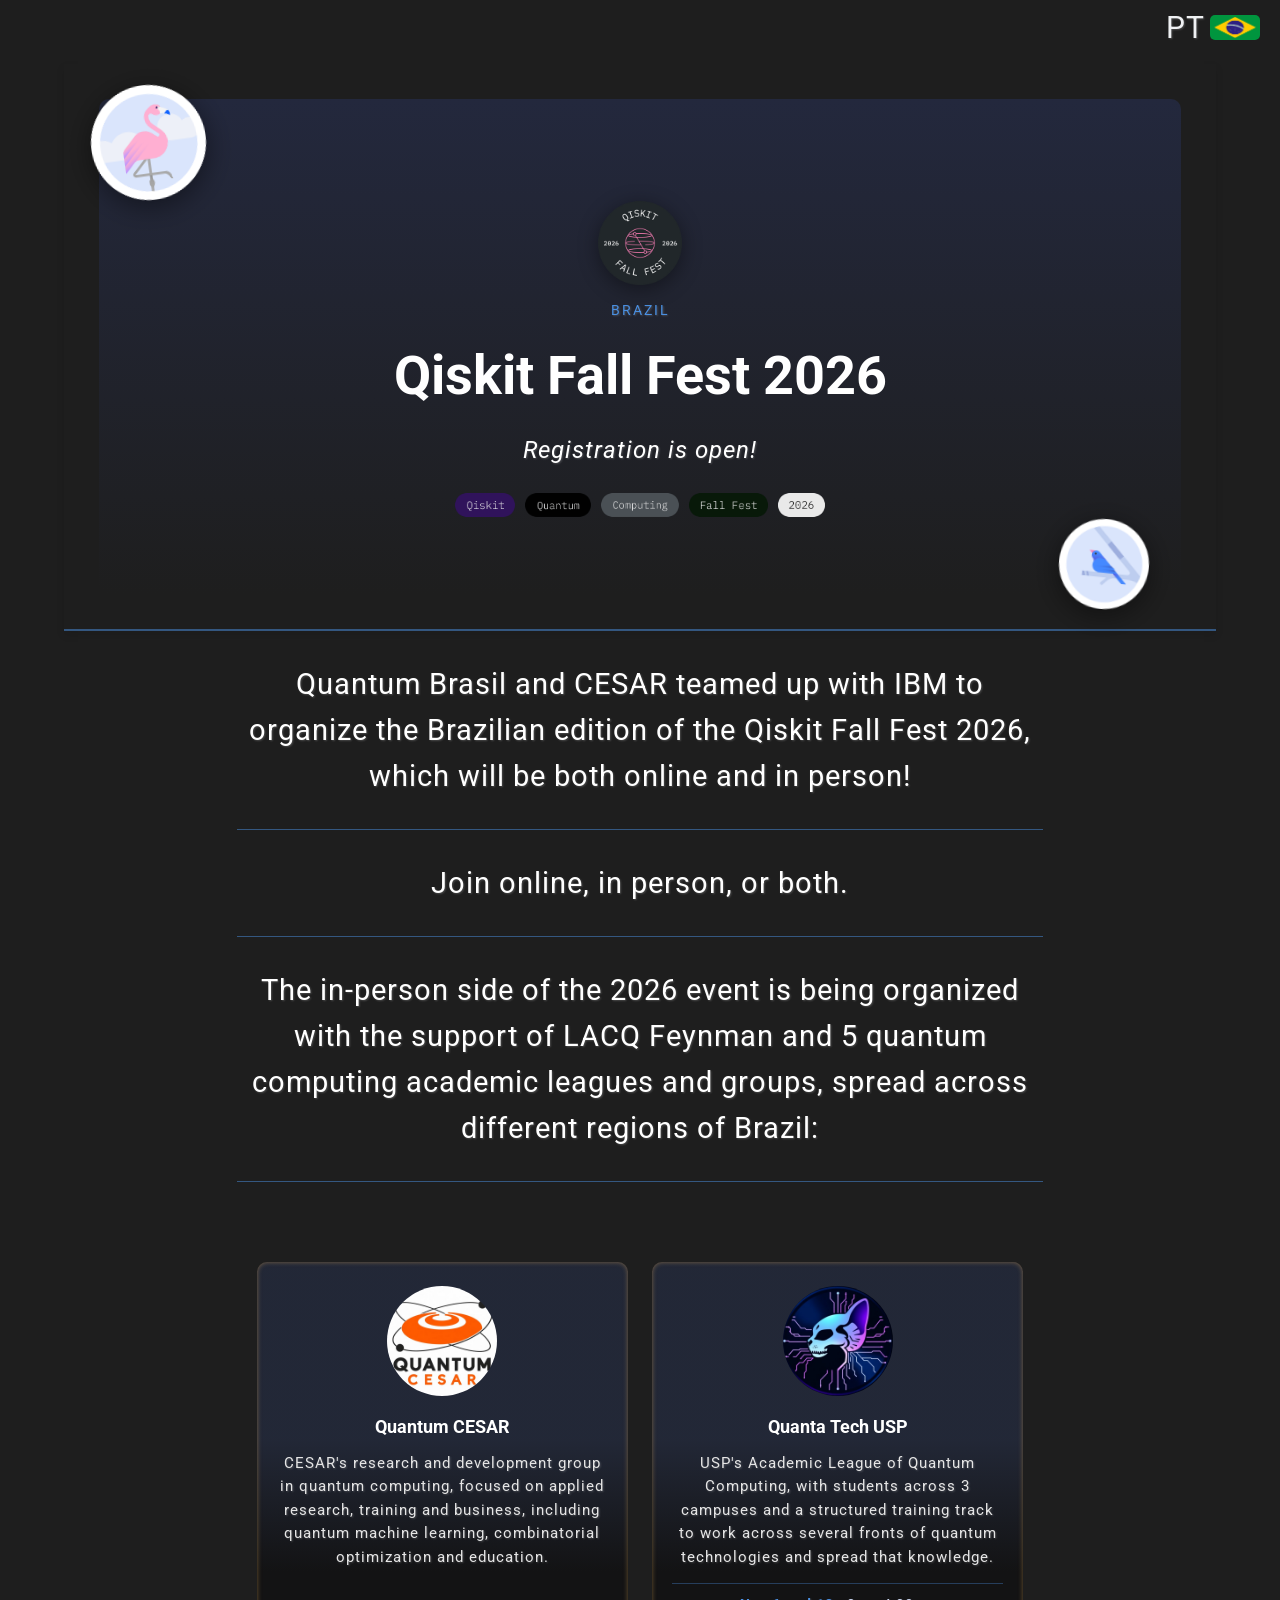
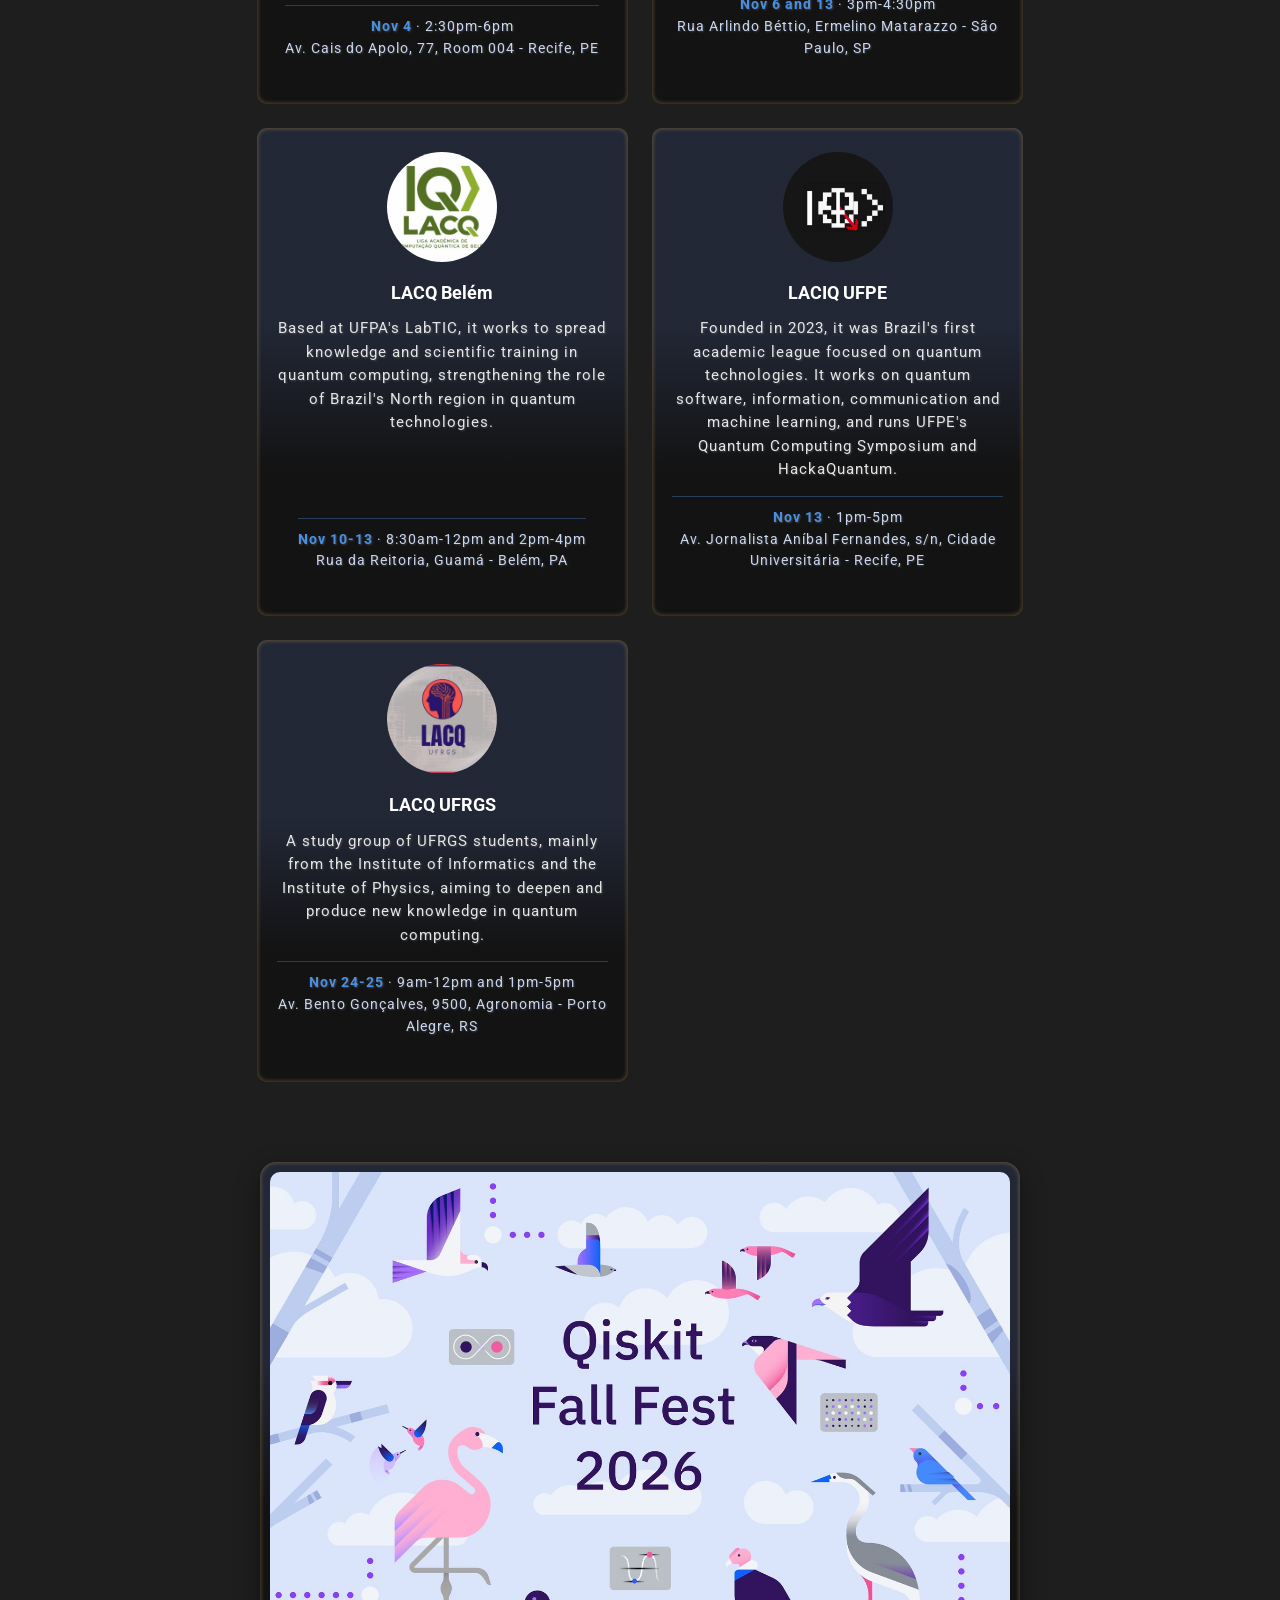
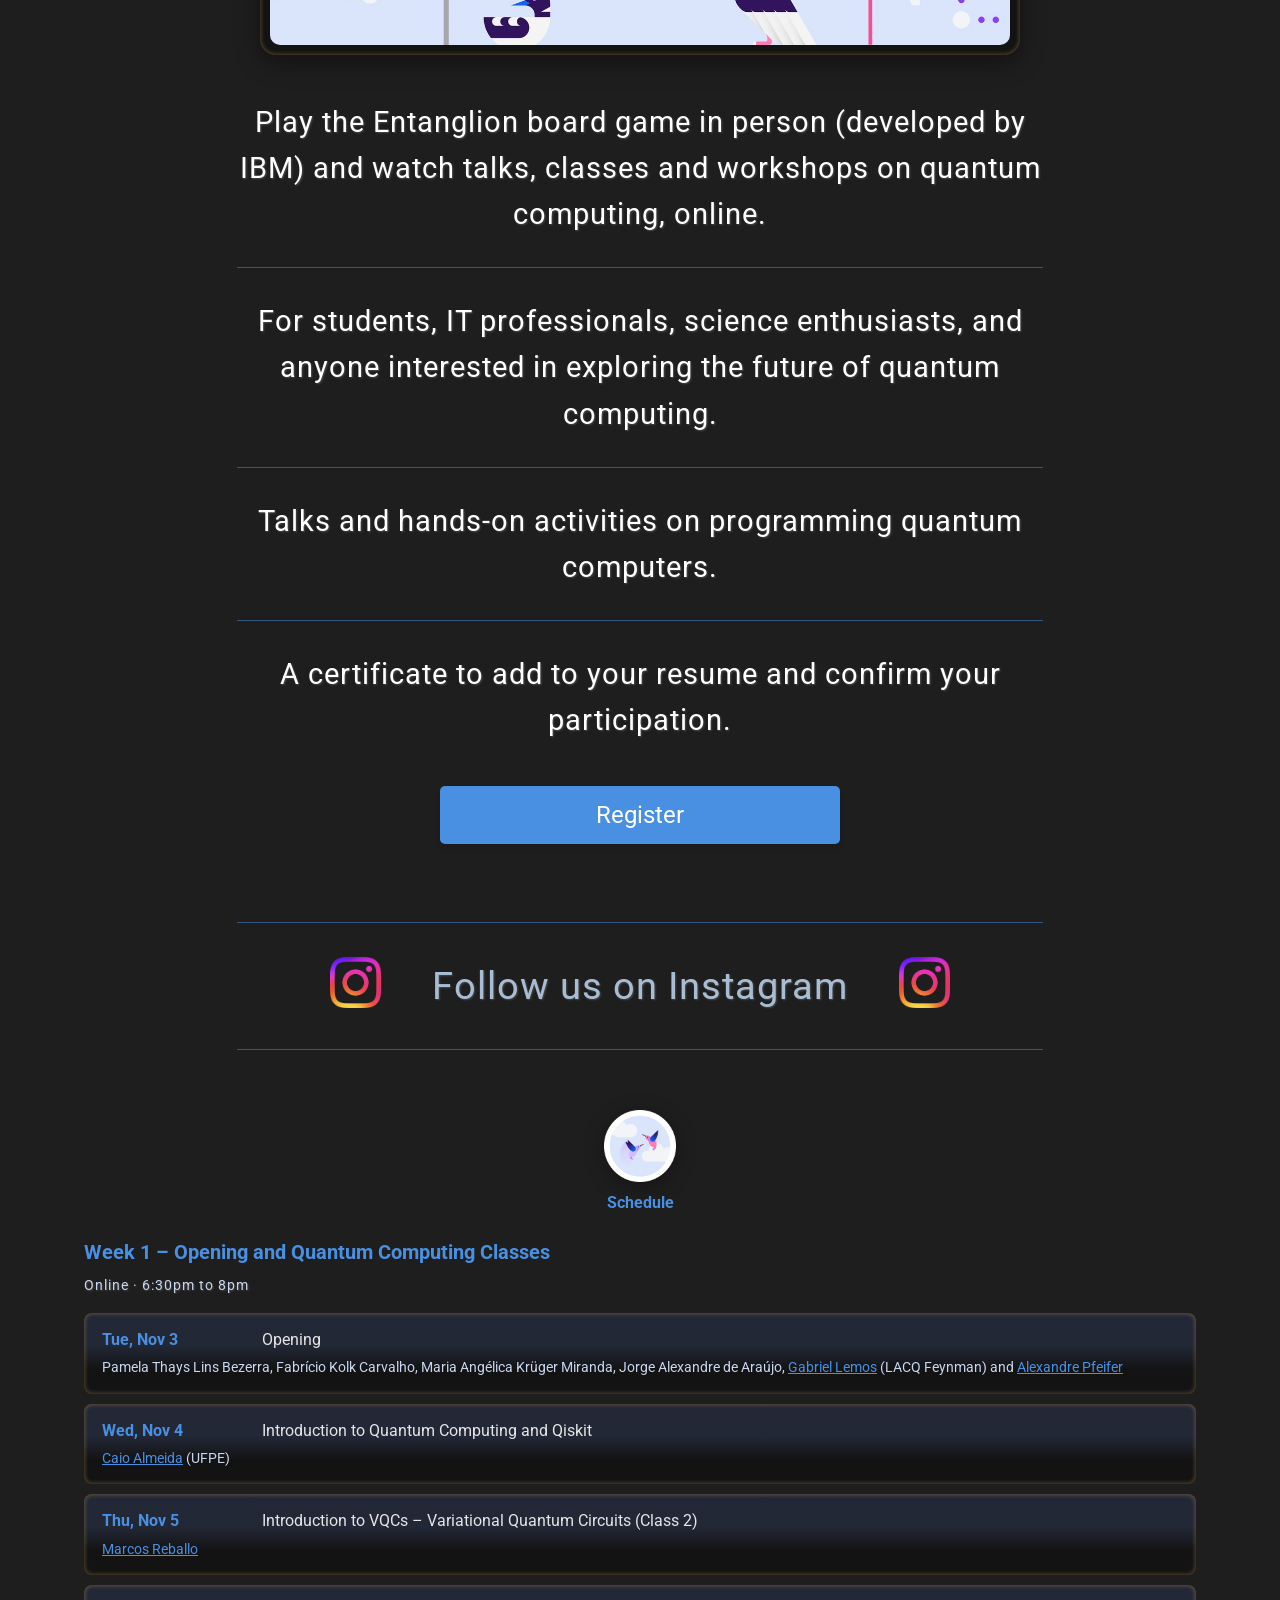
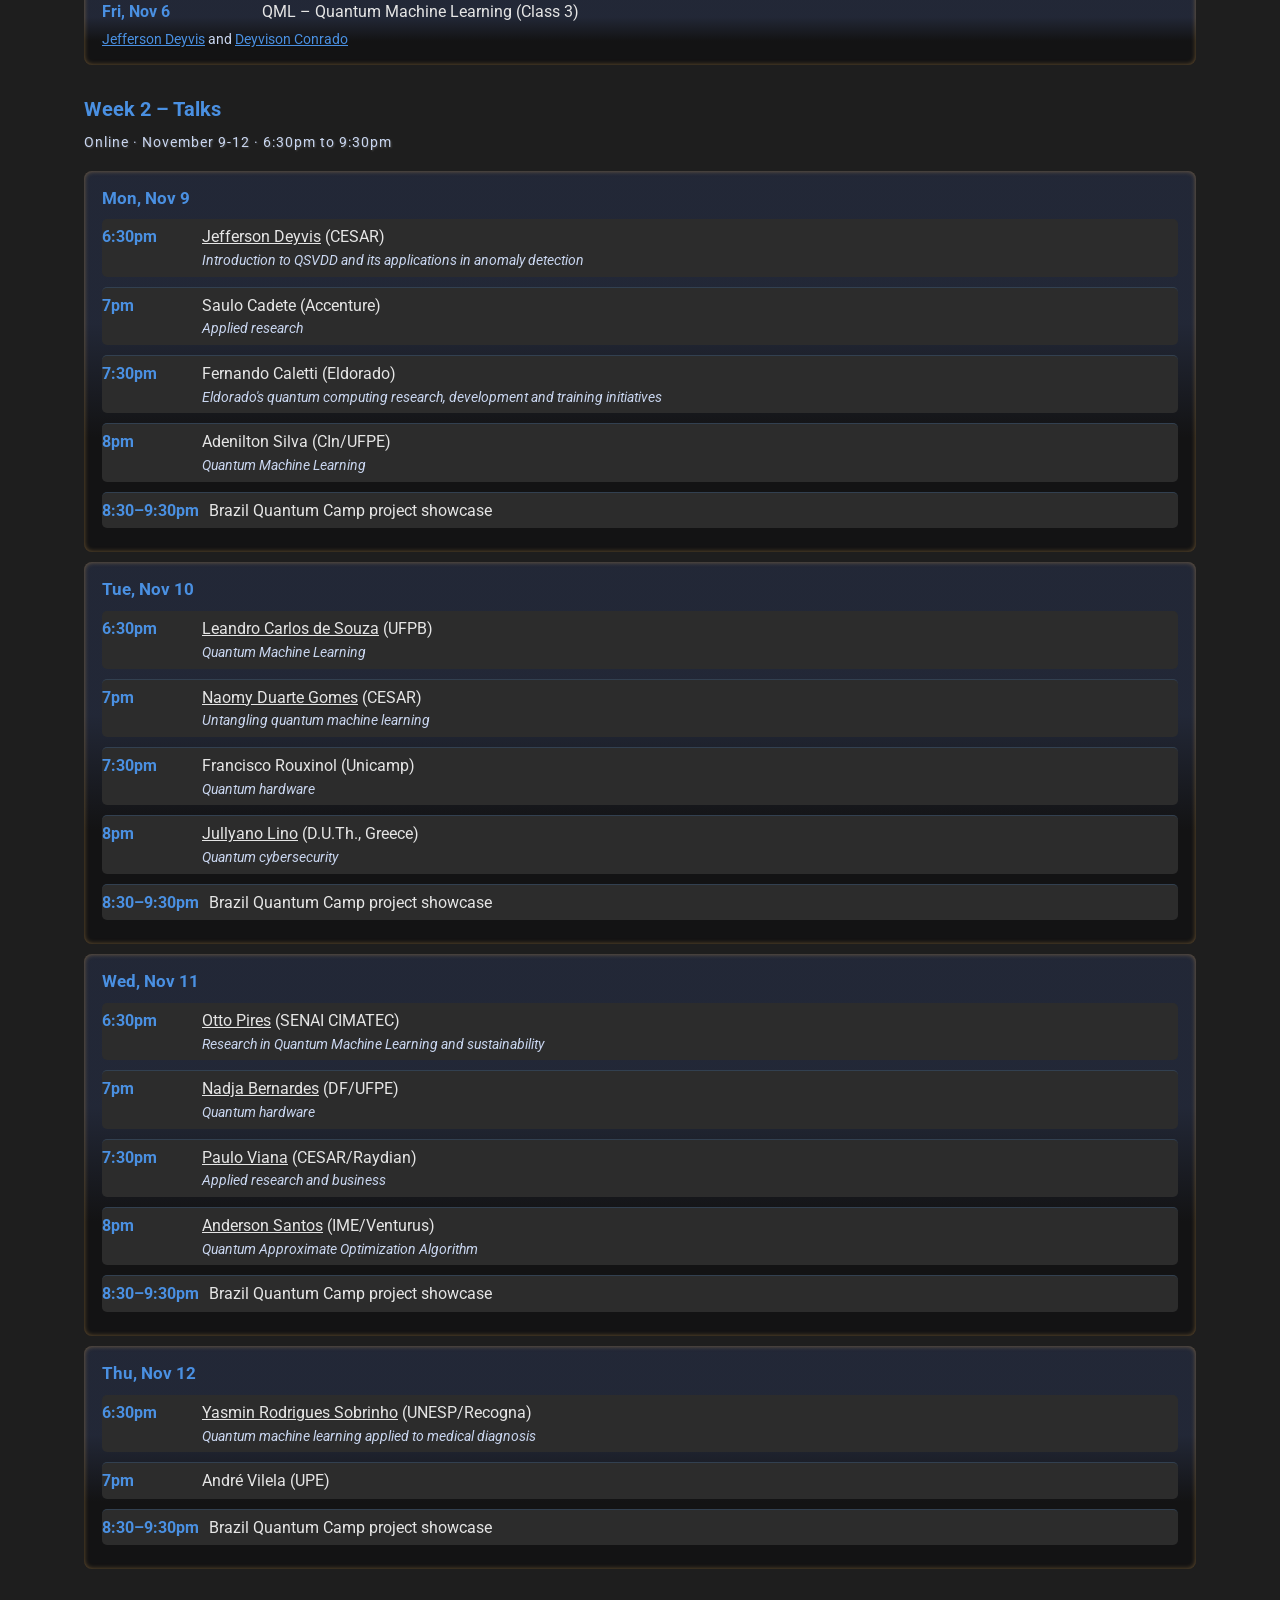
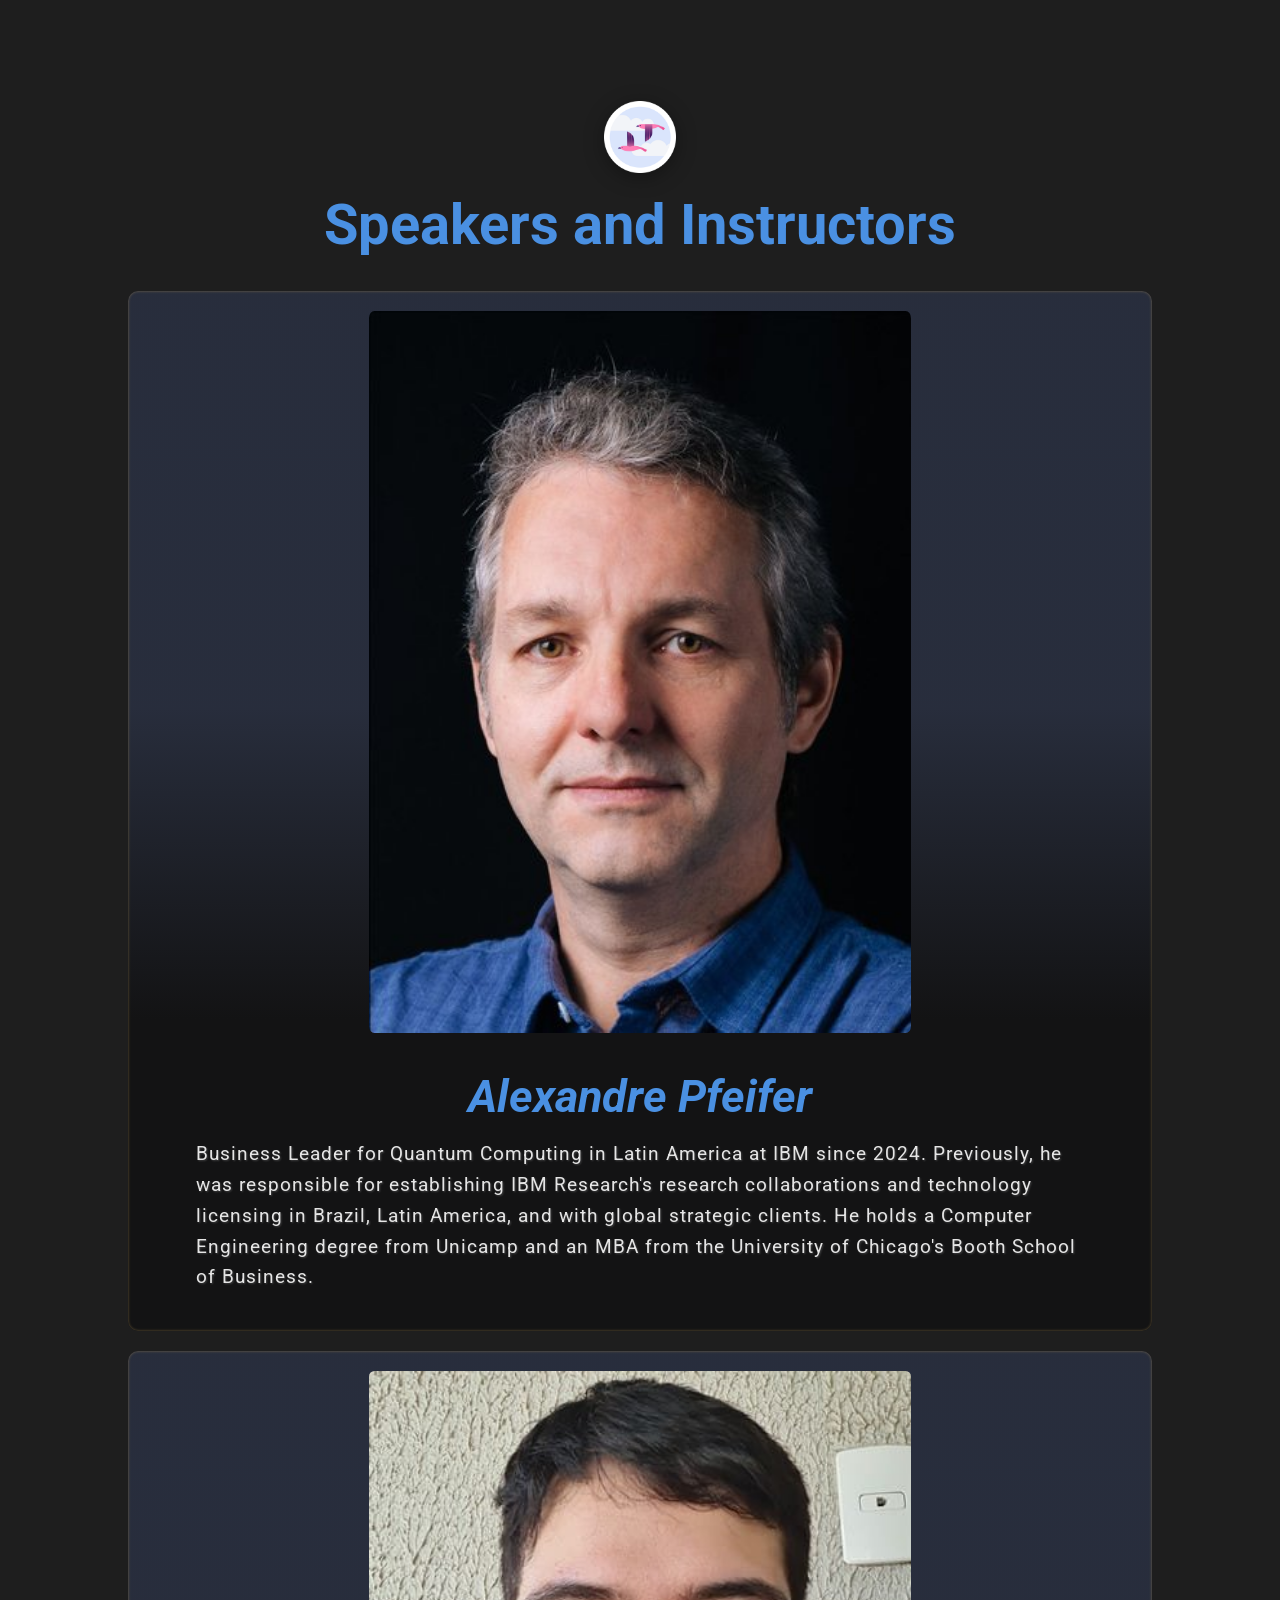
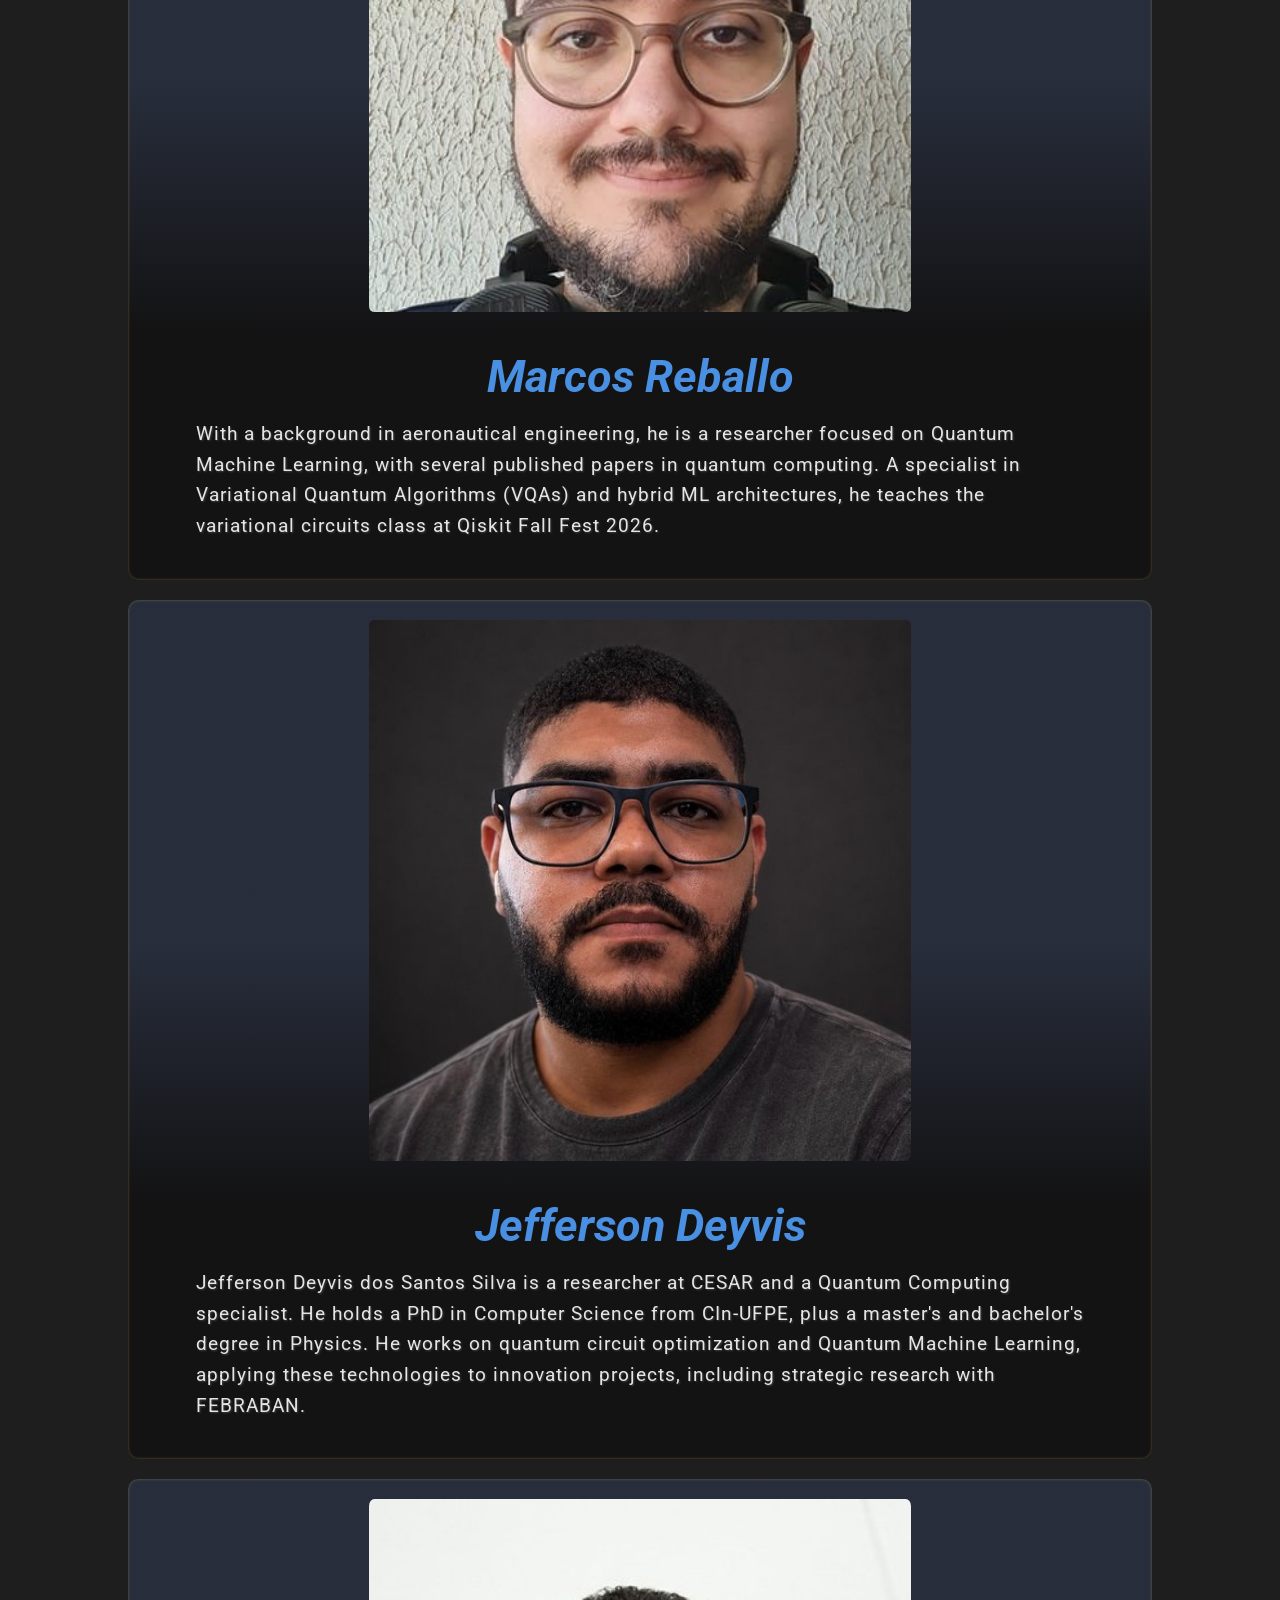
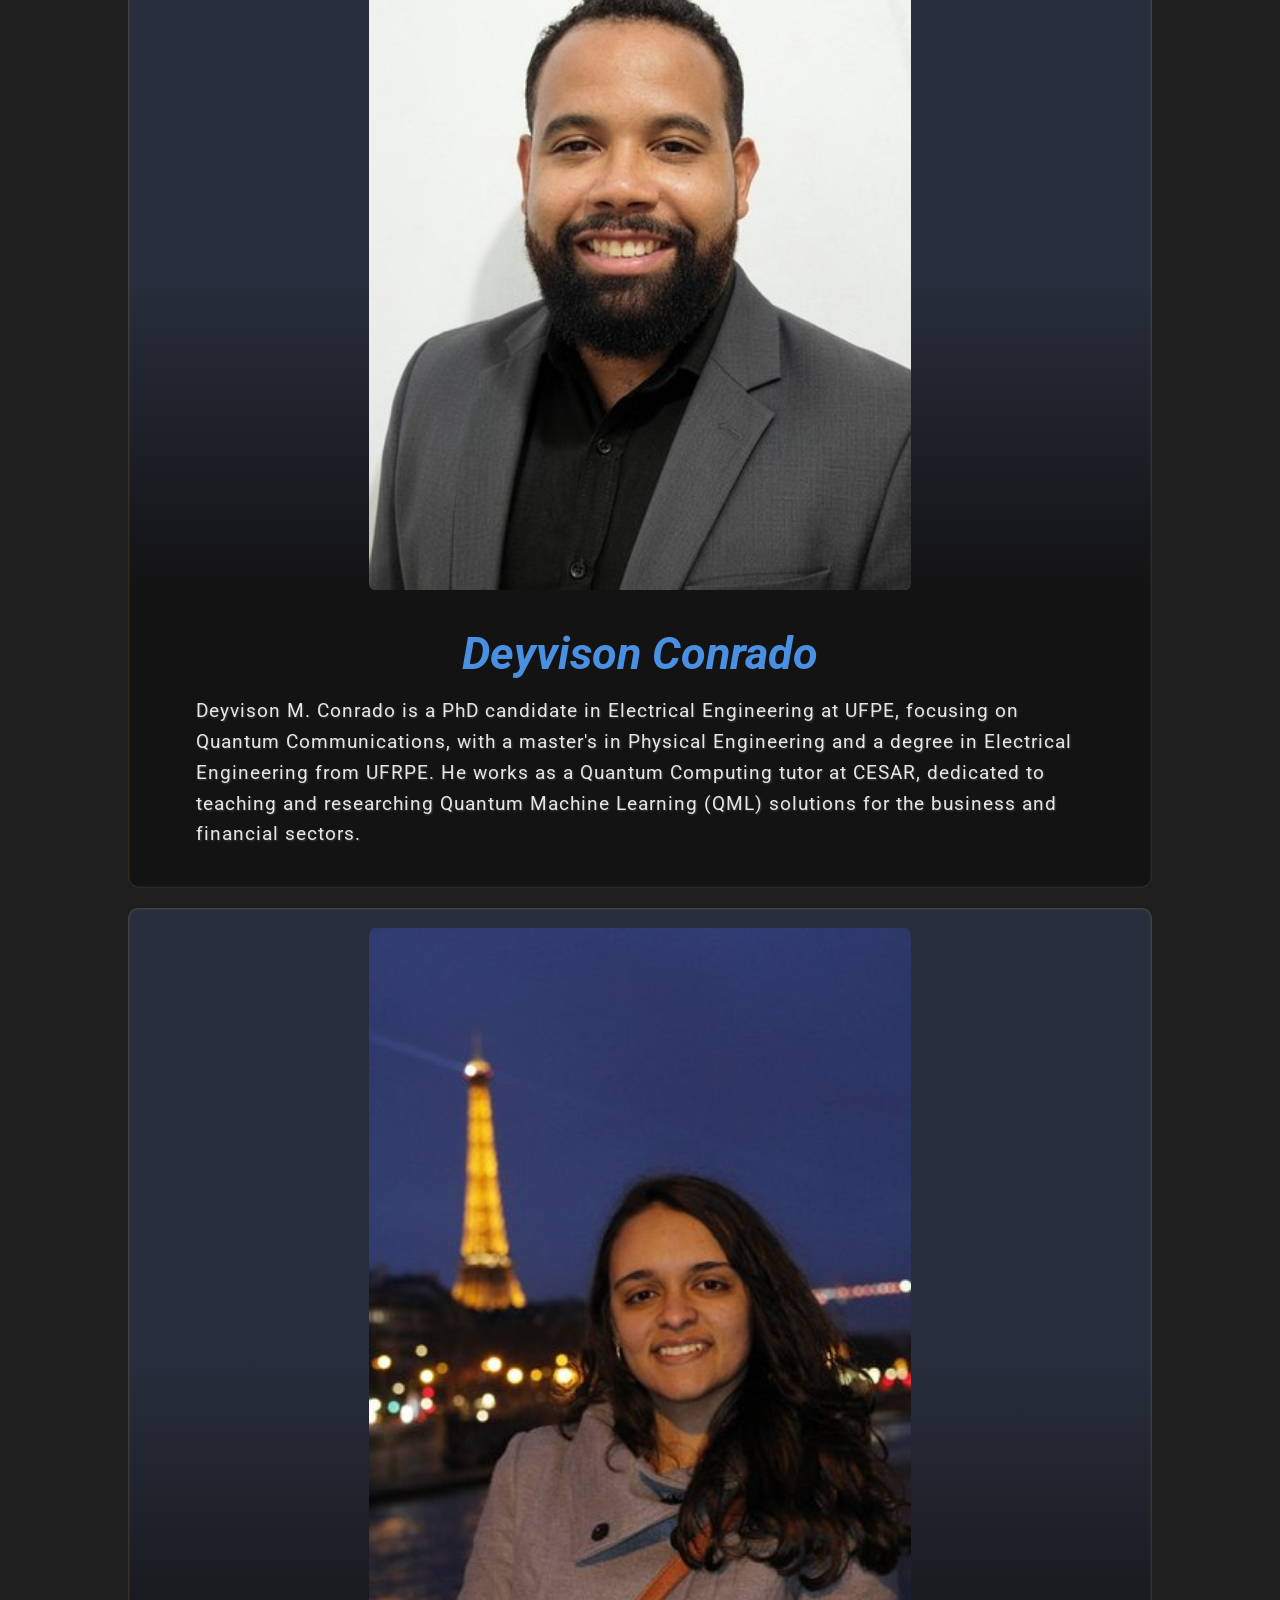
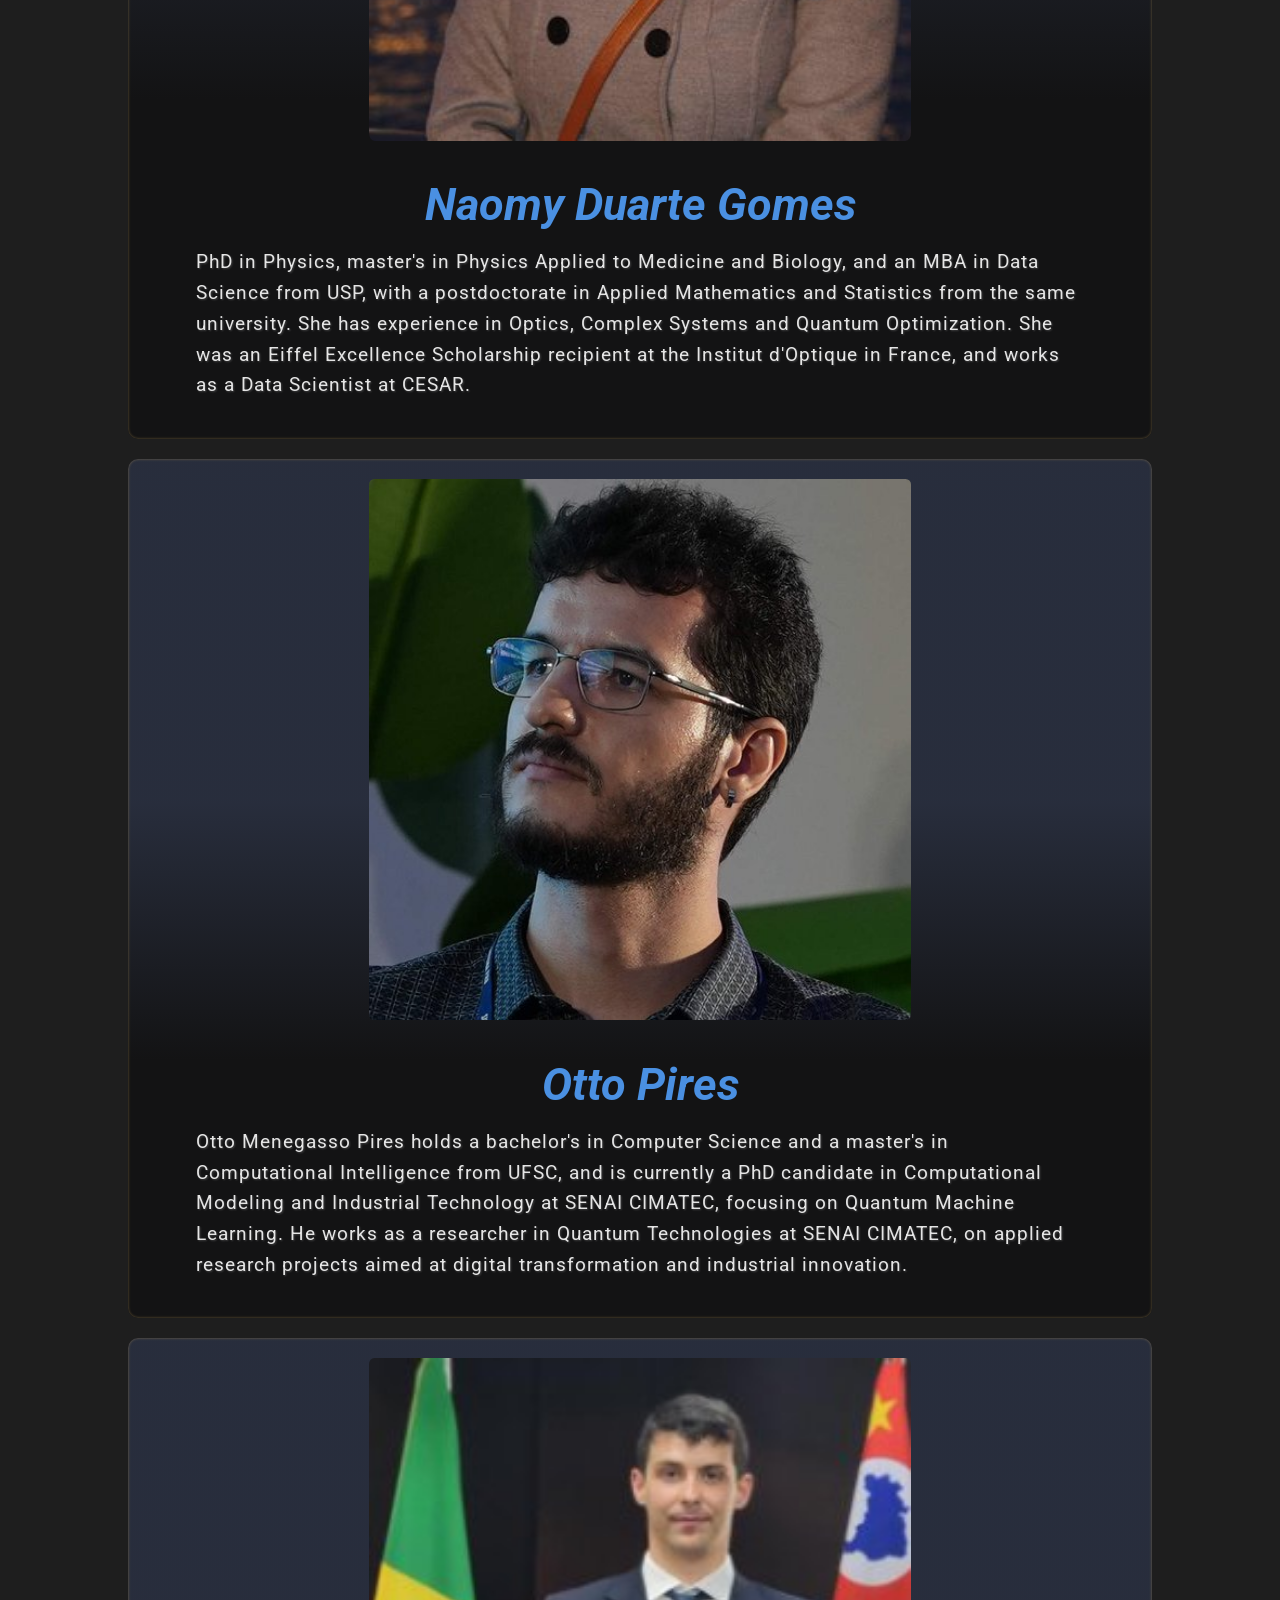
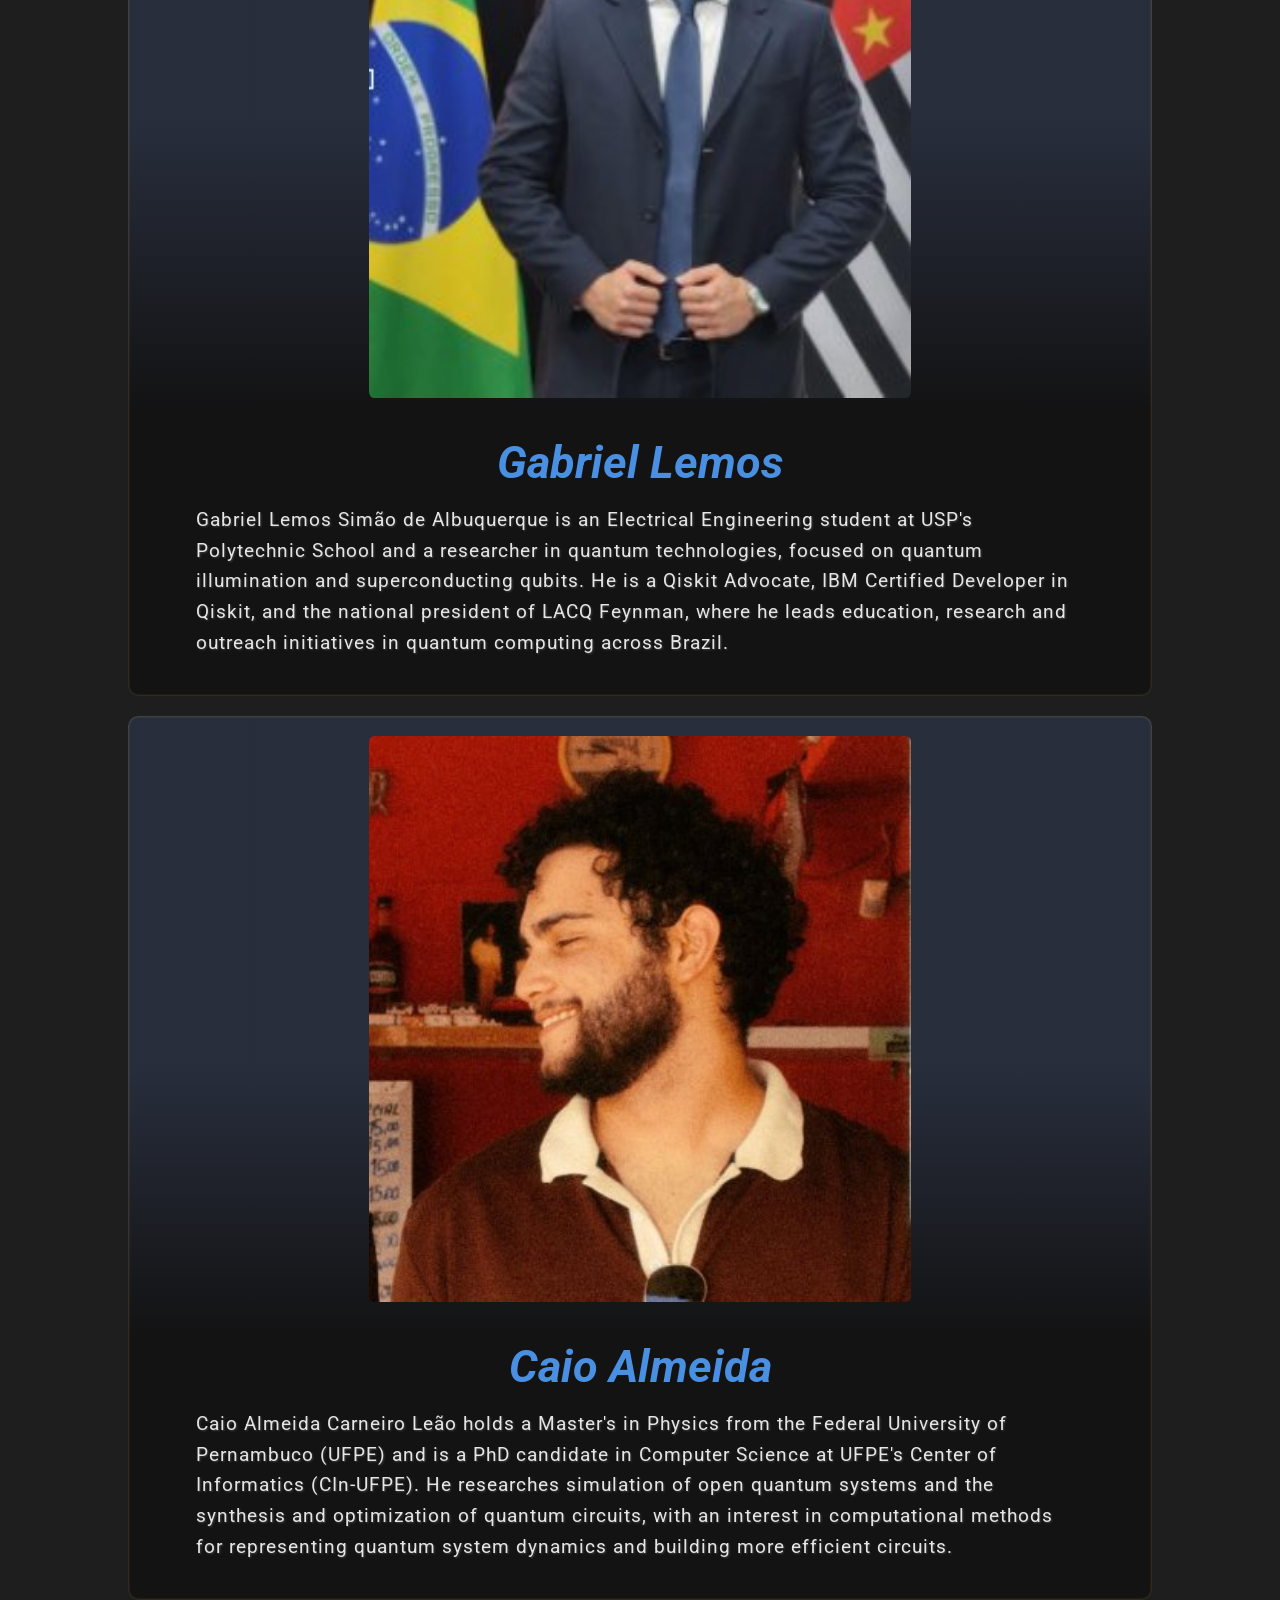
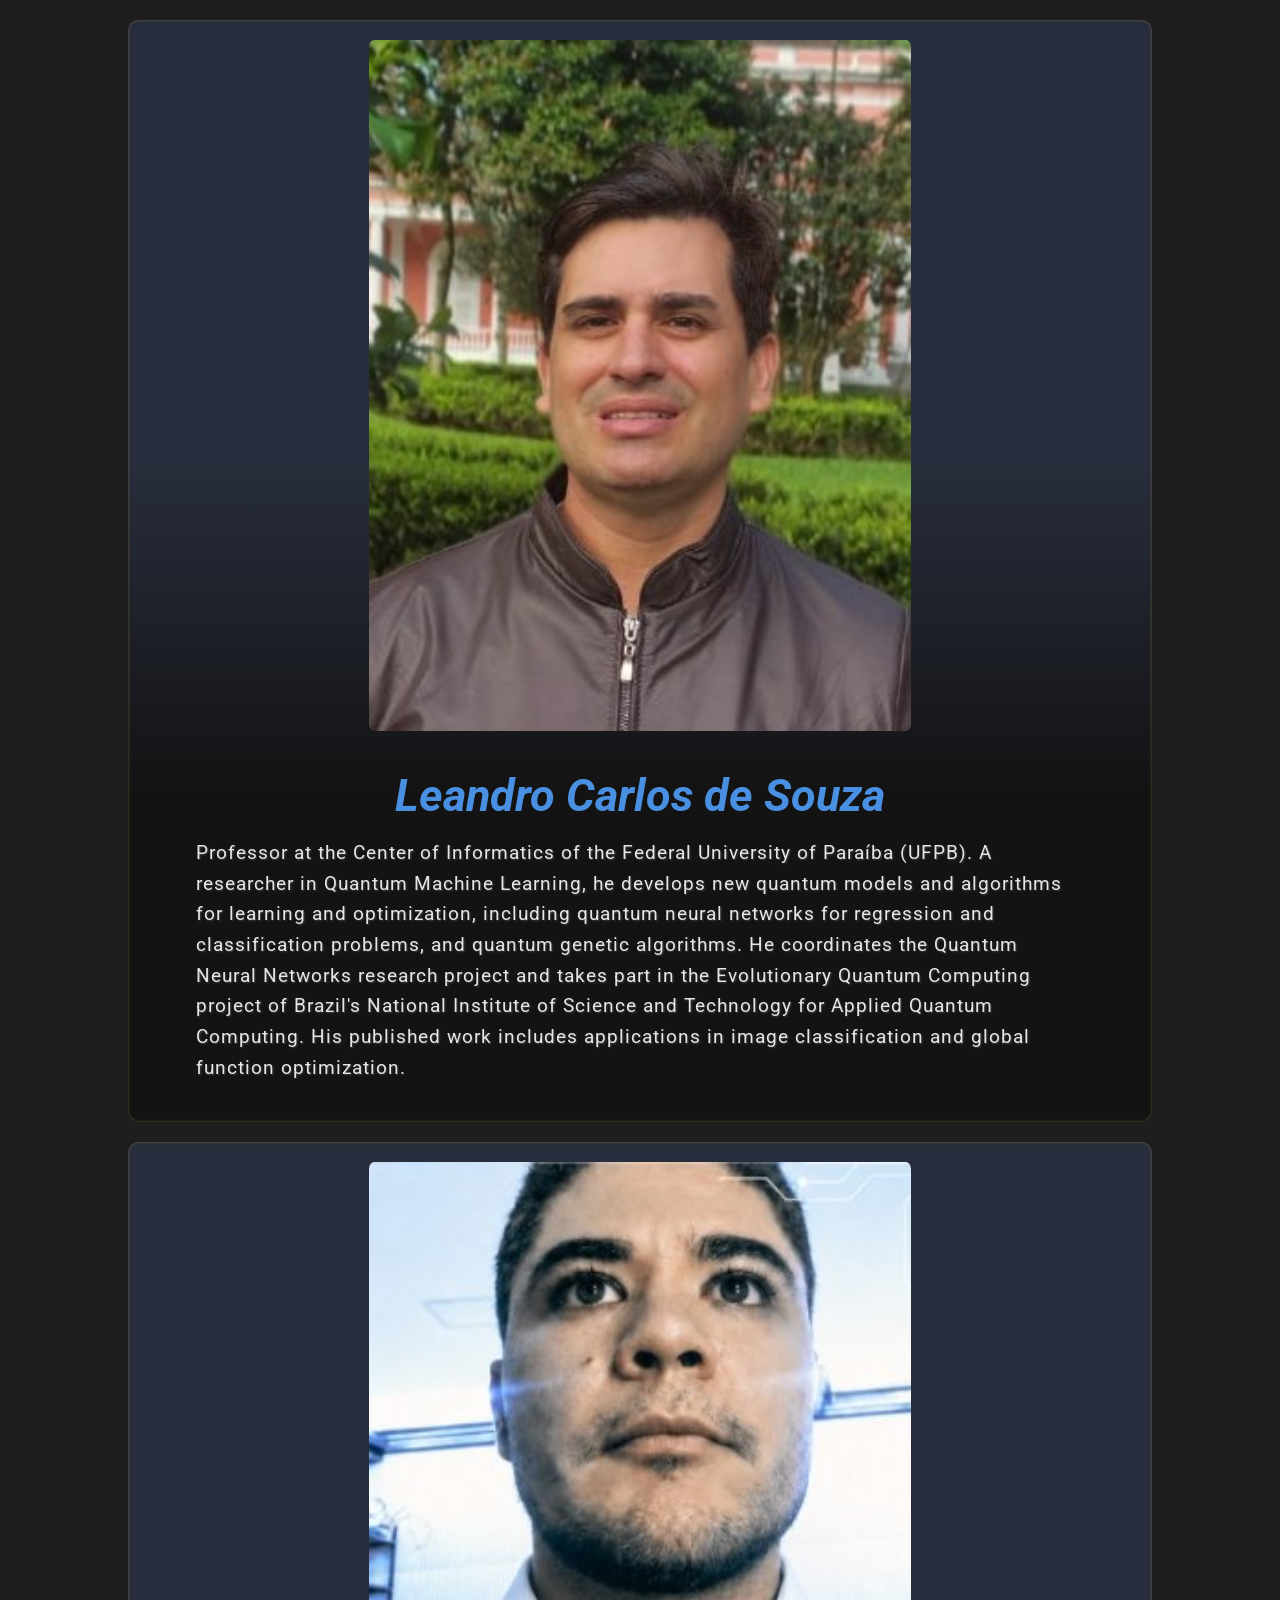
==== commit ad756349: "Atualização do dados dos palestrantes" ====
--- a/index_en.html
+++ b/index_en.html
@@ -204,7 +204,7 @@
           <li><span class="item-hora">6:30pm</span><span class="item-tema"><a href="#otto-pires_desc">Otto Pires</a> (SENAI CIMATEC)<span class="item-subtitulo">Research in Quantum Machine Learning and sustainability</span></span></li>
           <li><span class="item-hora">7pm</span><span class="item-tema"><a href="#nadja-bernardes_desc">Nadja Bernardes</a> (DF/UFPE)<span class="item-subtitulo">Quantum hardware</span></span></li>
           <li><span class="item-hora">7:30pm</span><span class="item-tema"><a href="#paulo-viana_desc">Paulo Viana</a> (CESAR/Raydian)<span class="item-subtitulo">Applied research and business</span></span></li>
-          <li><span class="item-hora">8pm</span><span class="item-tema"><a href="#anderson-santos_desc">Anderson Santos</a> (IME/Venturus)<span class="item-subtitulo">Quantum computing and cybersecurity</span></span></li>
+          <li><span class="item-hora">8pm</span><span class="item-tema"><a href="#anderson-santos_desc">Anderson Santos</a> (IME/Venturus)<span class="item-subtitulo">Quantum Approximate Optimization Algorithm</span></span></li>
           <li><span class="item-hora">8:30–9:30pm</span><span class="item-tema">Brazil Quantum Camp project showcase</span></li>
         </ul>
       </div>
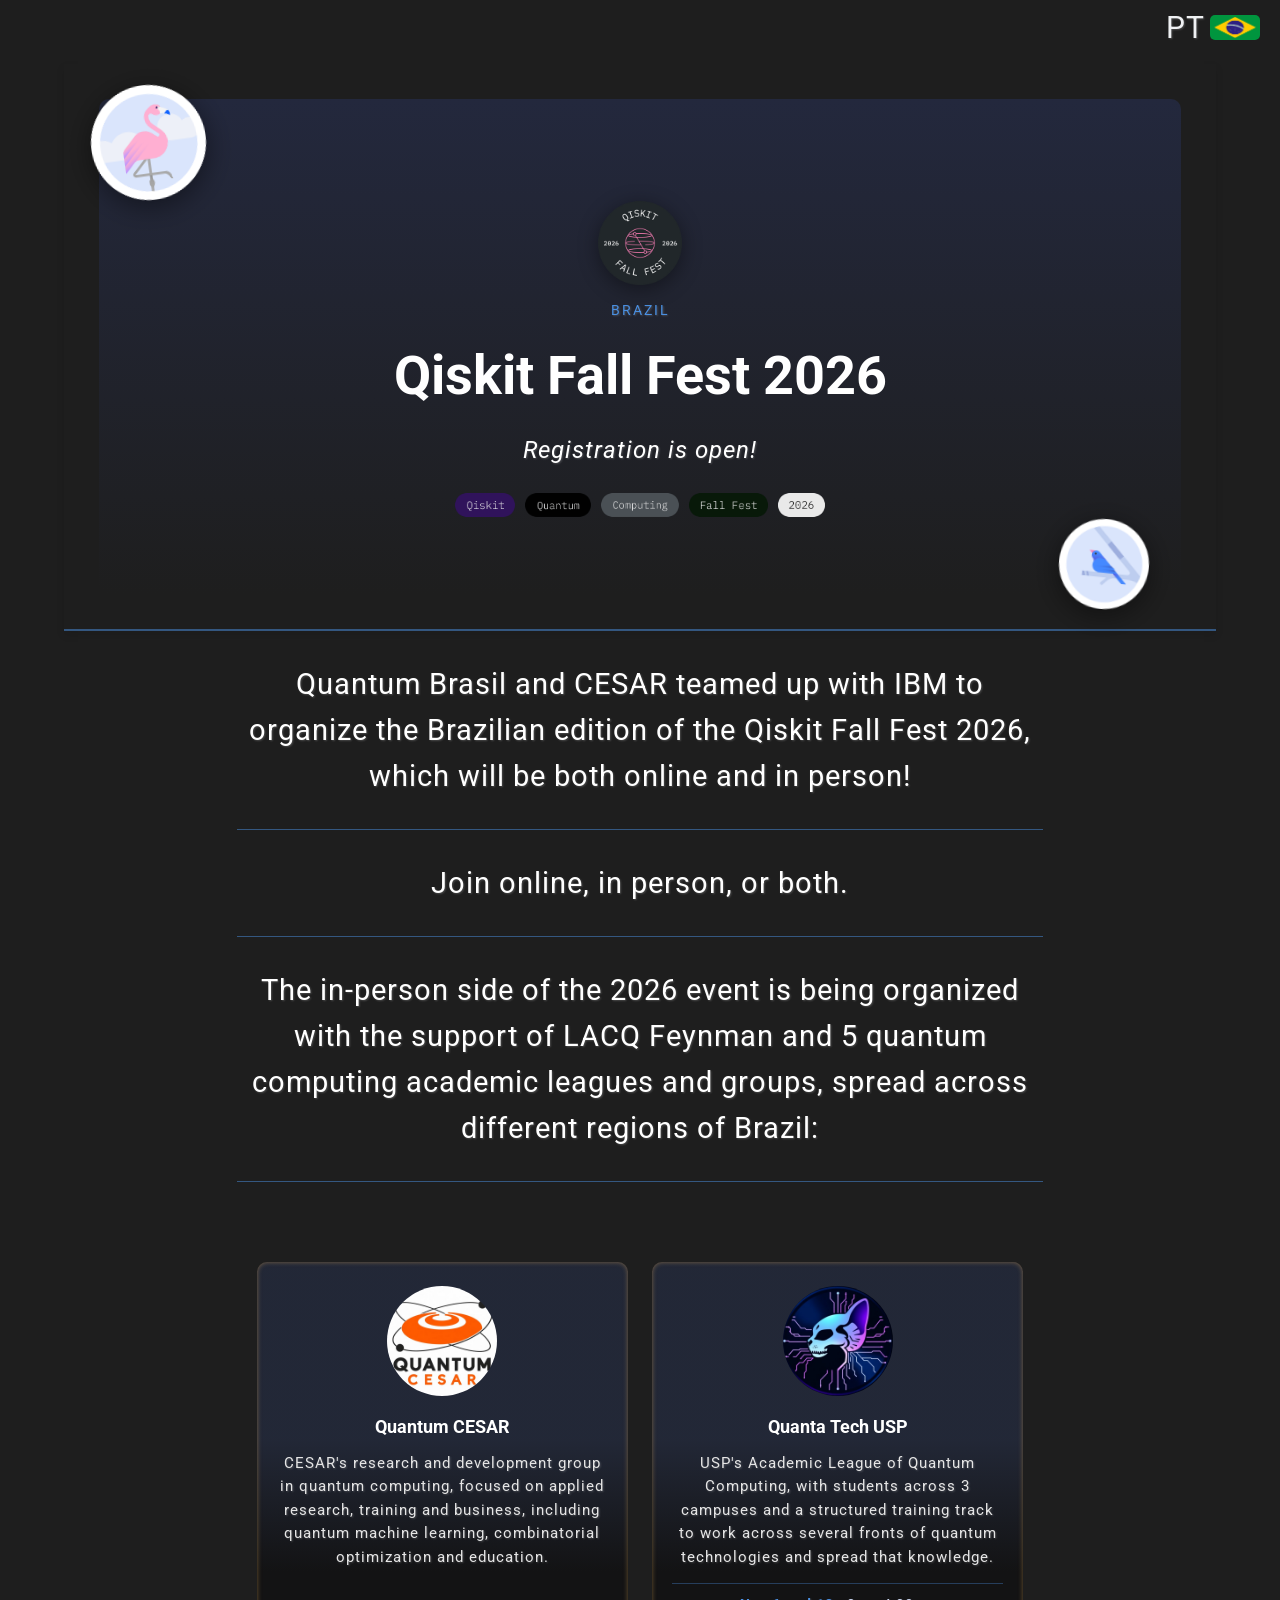
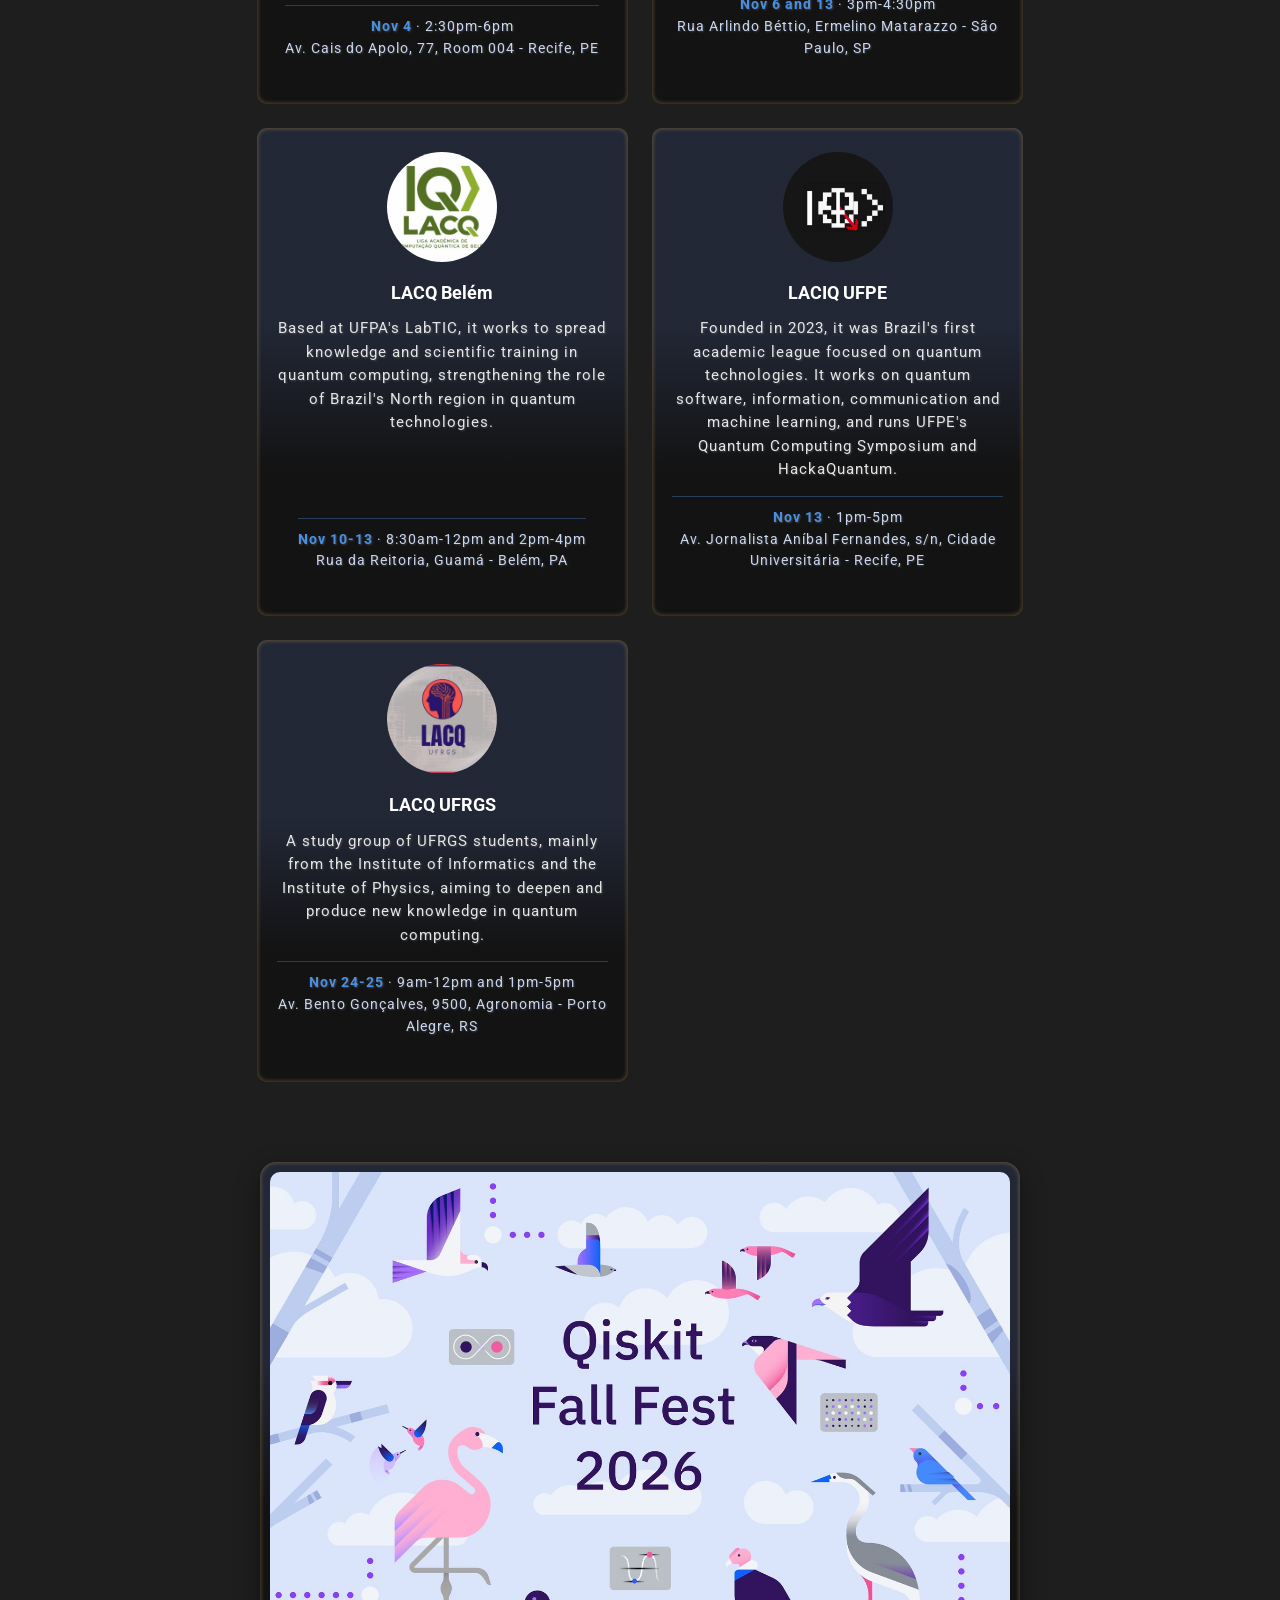
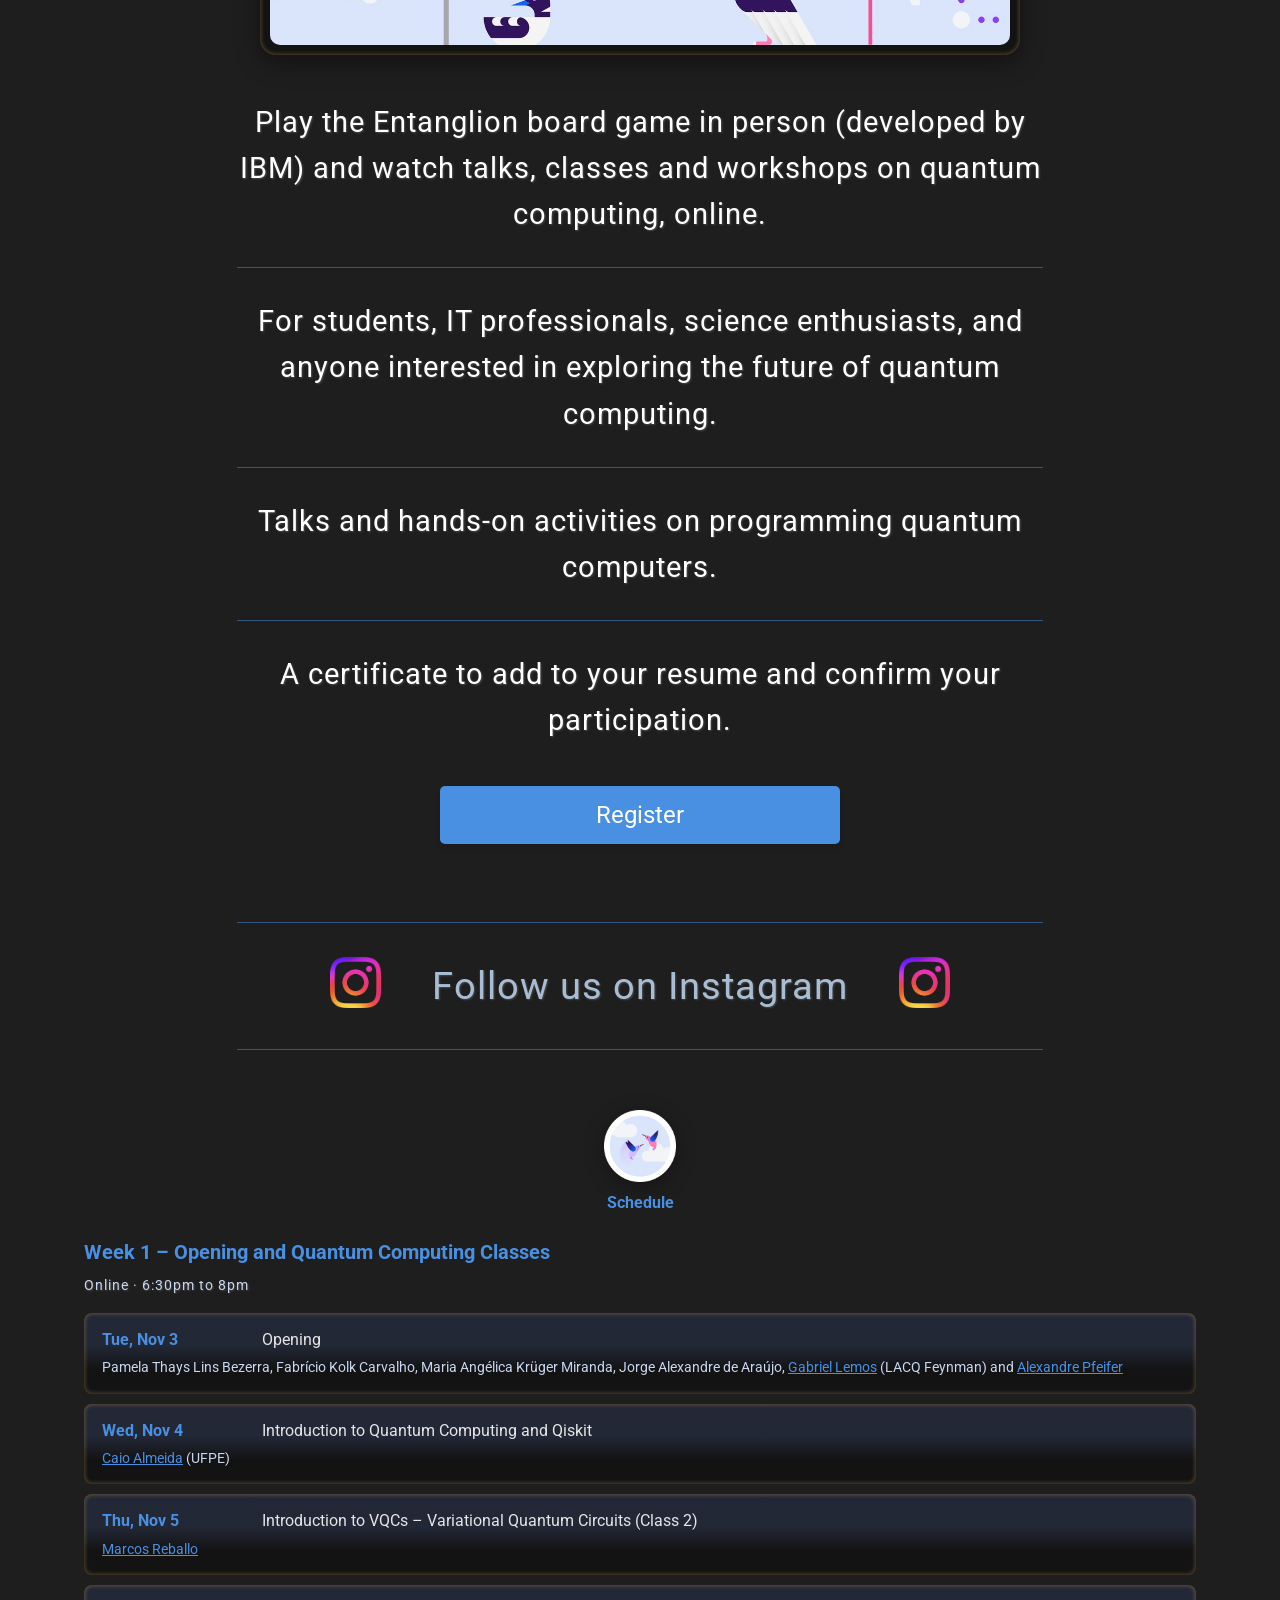
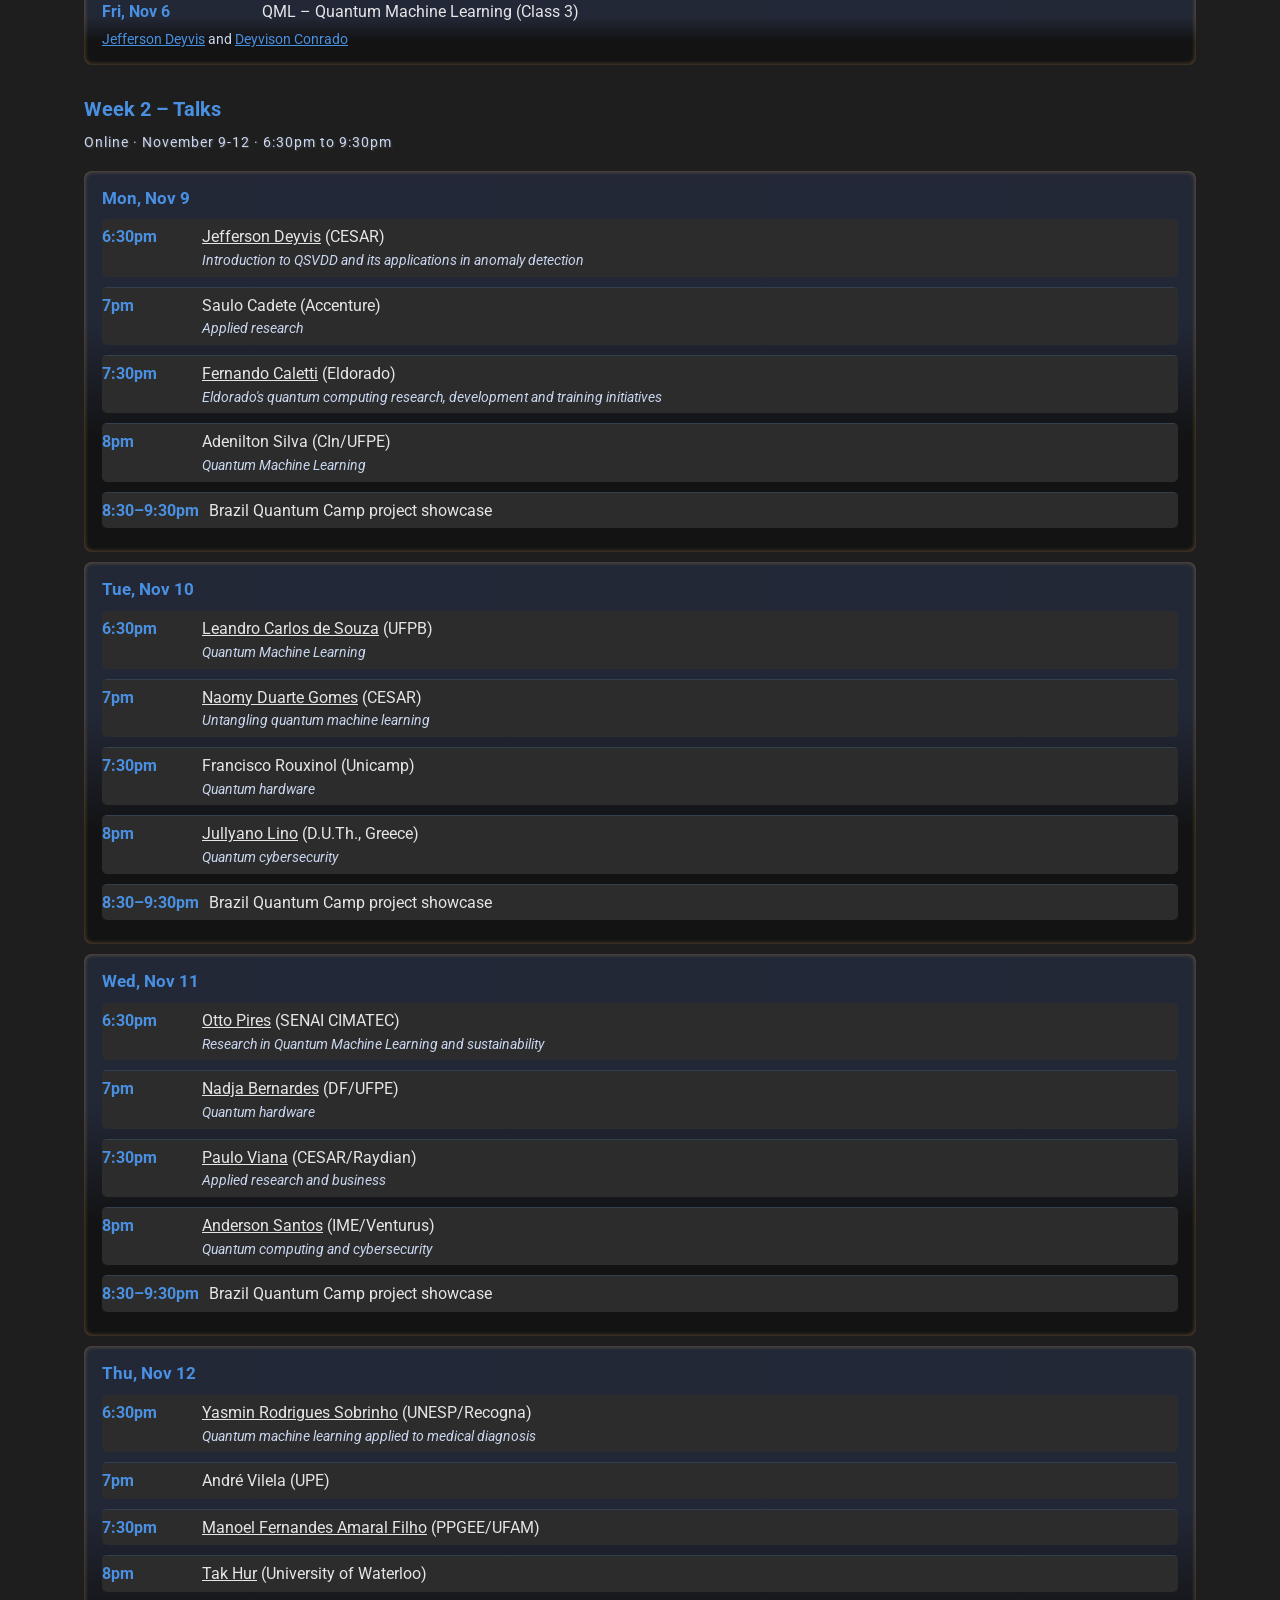
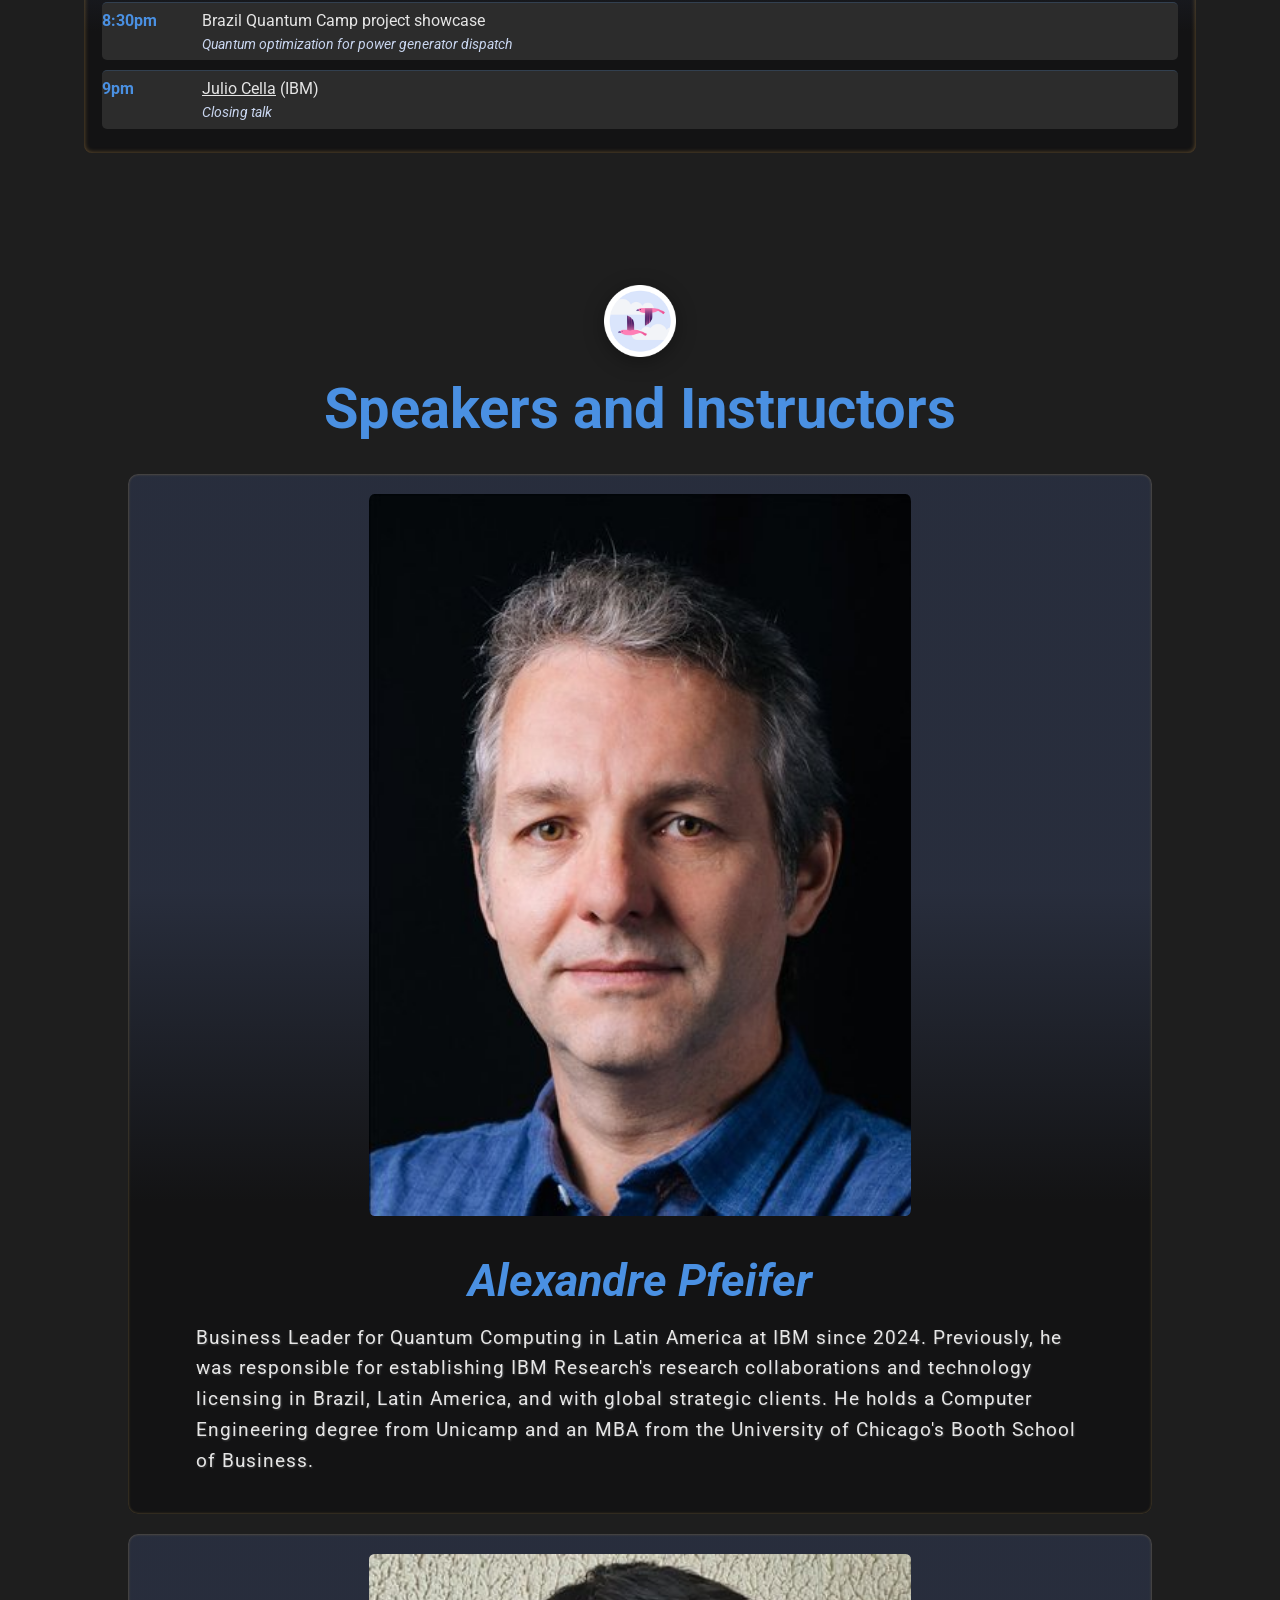
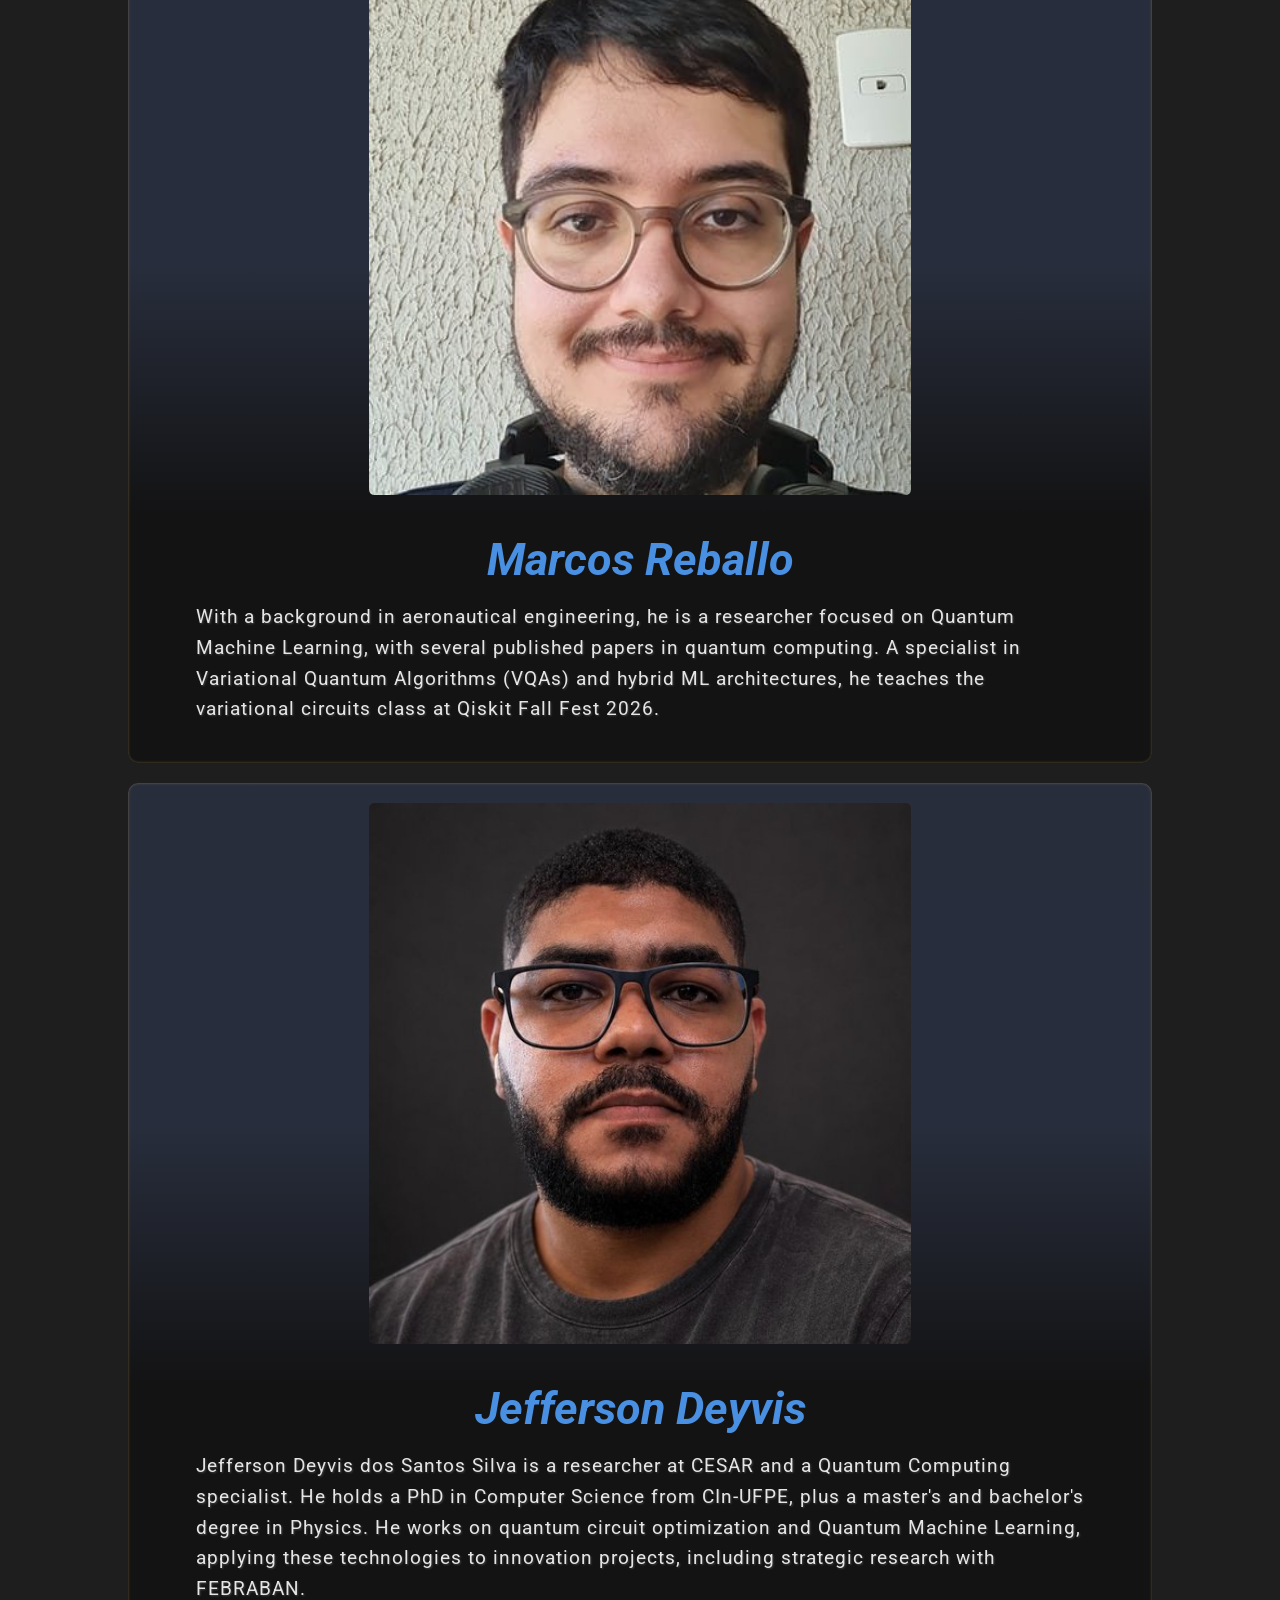
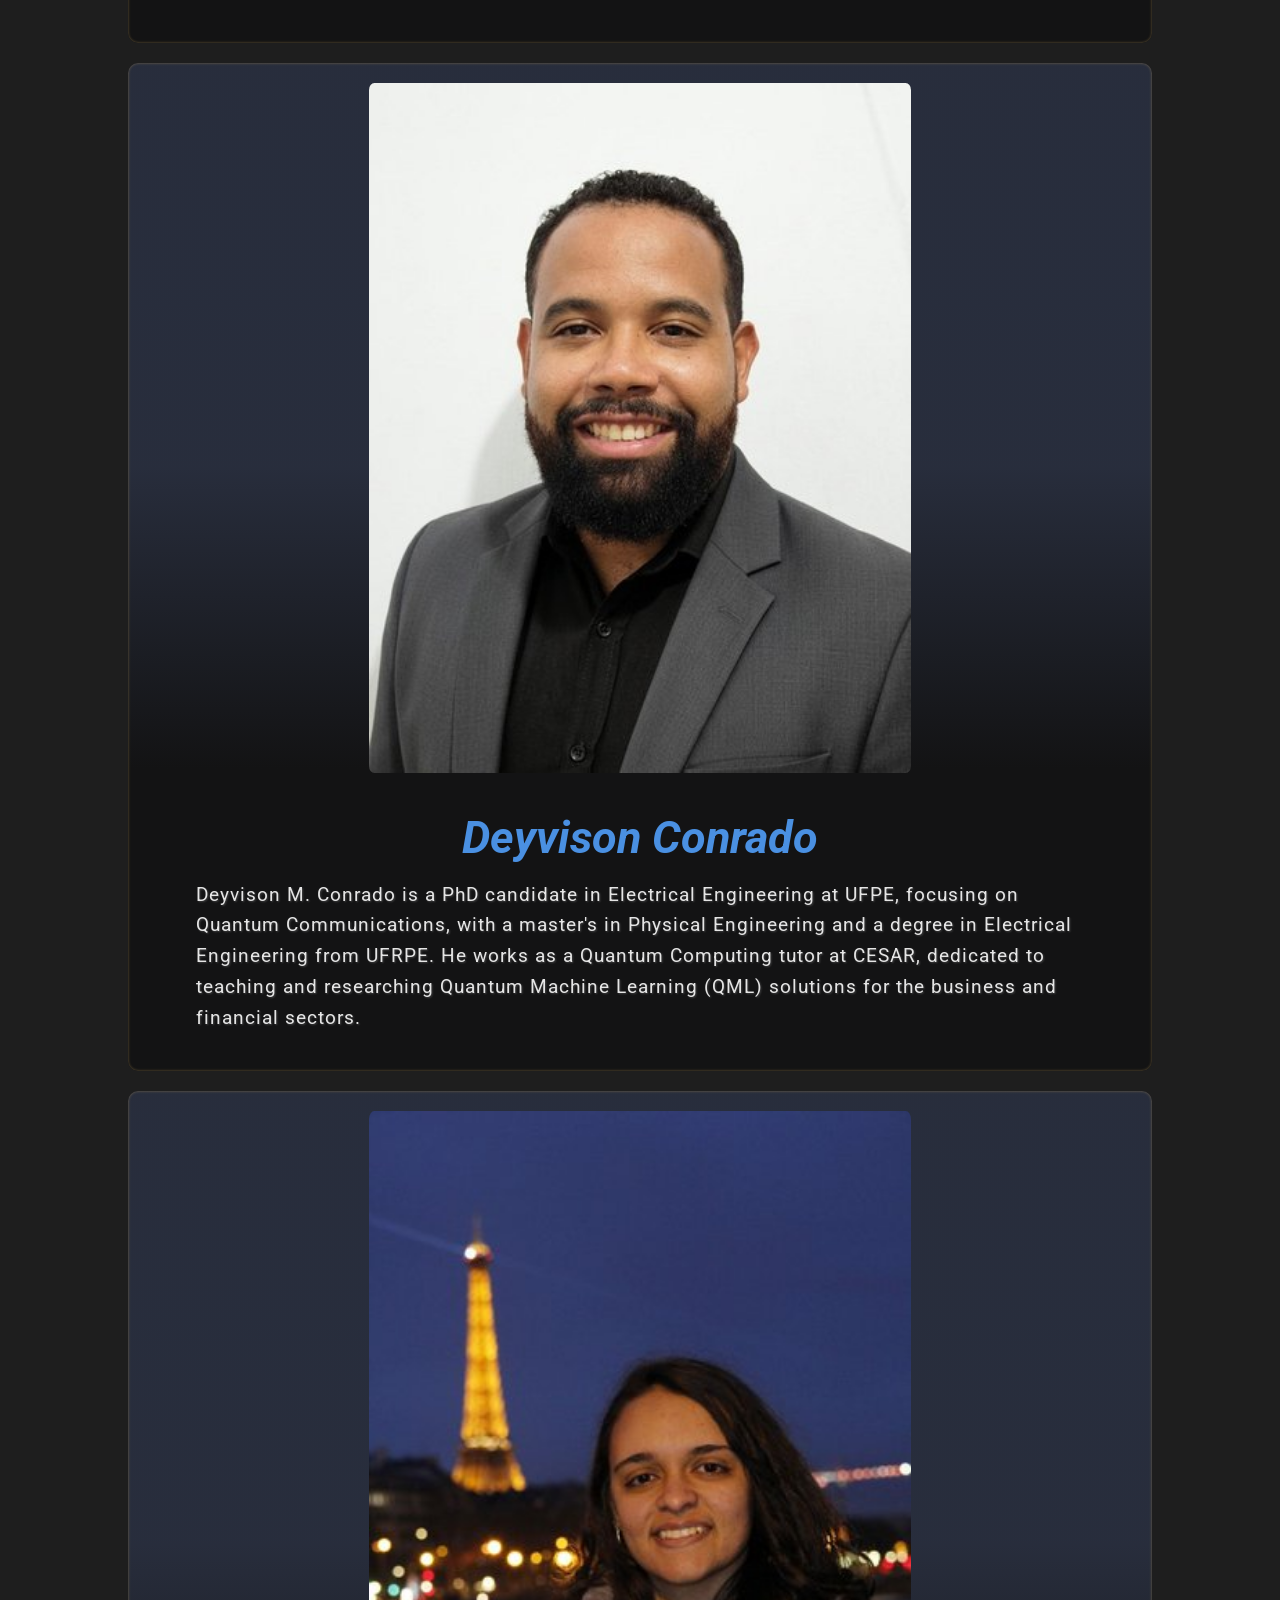
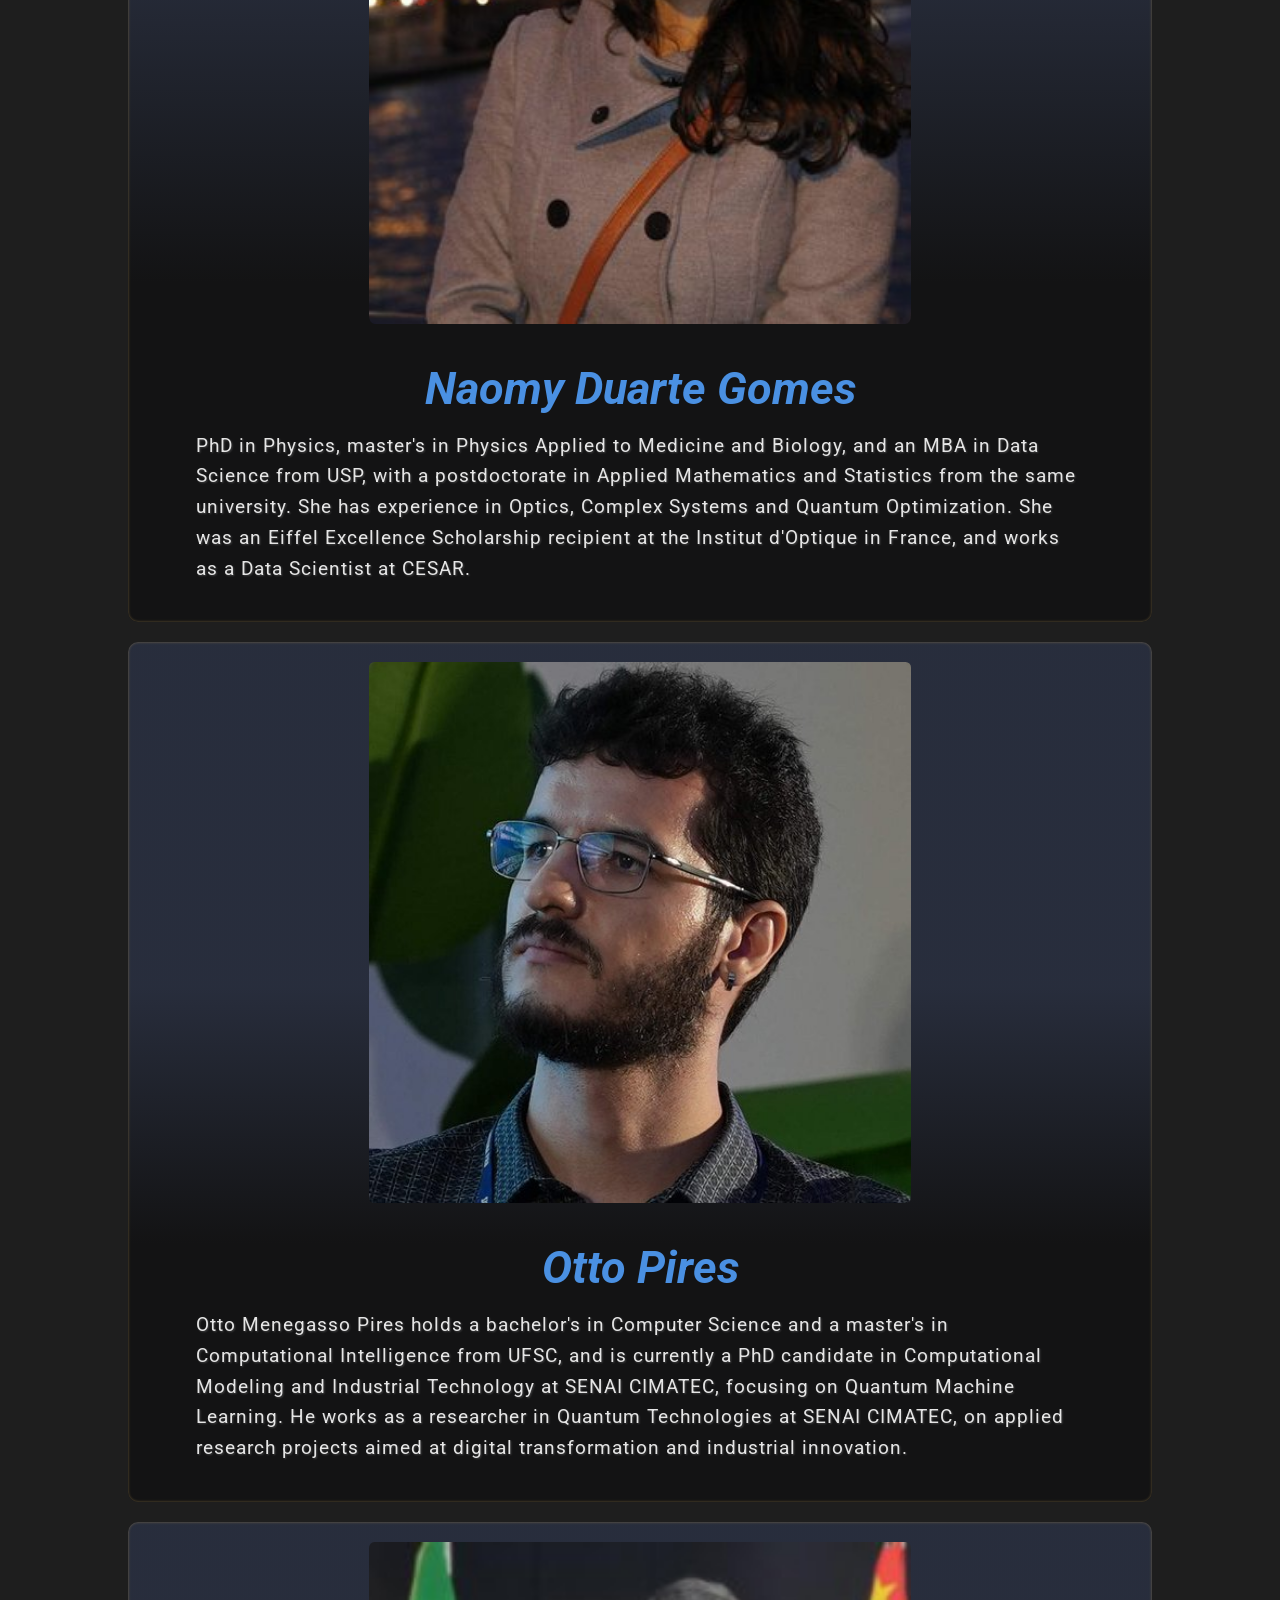
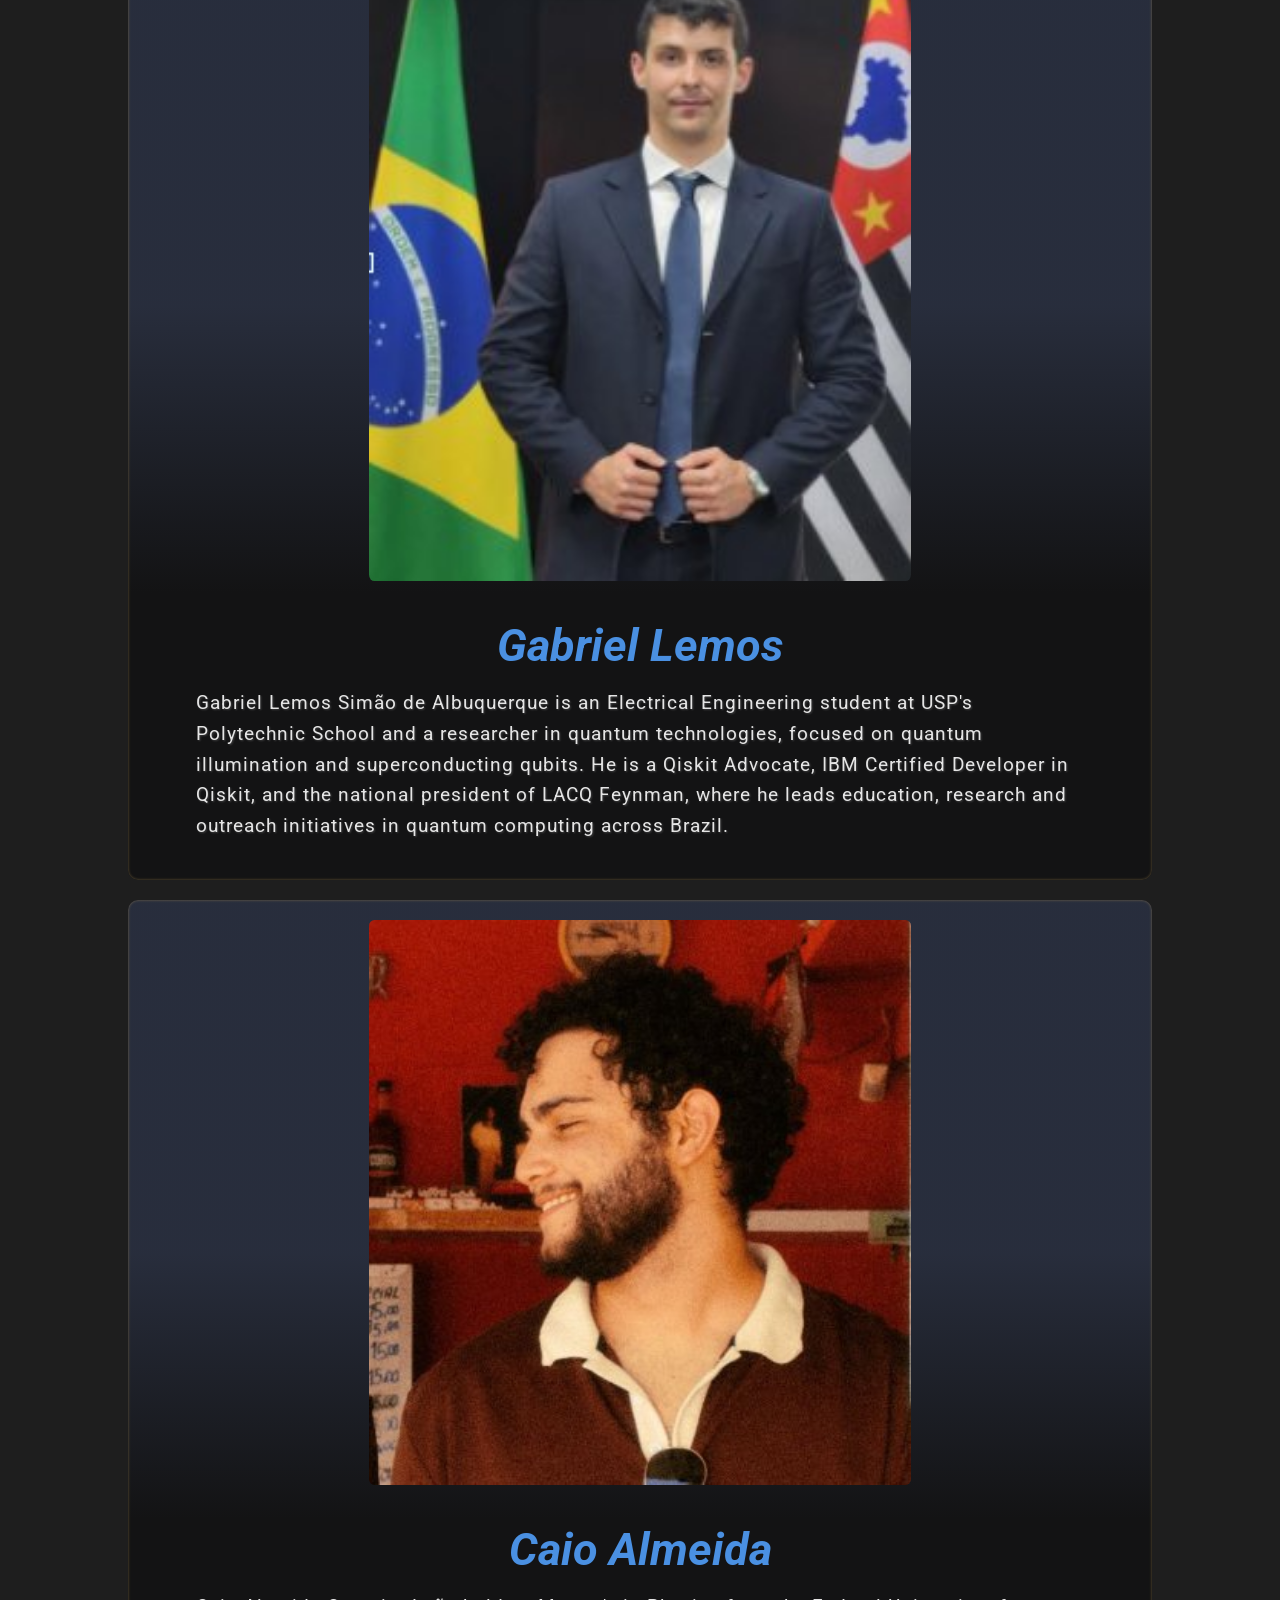
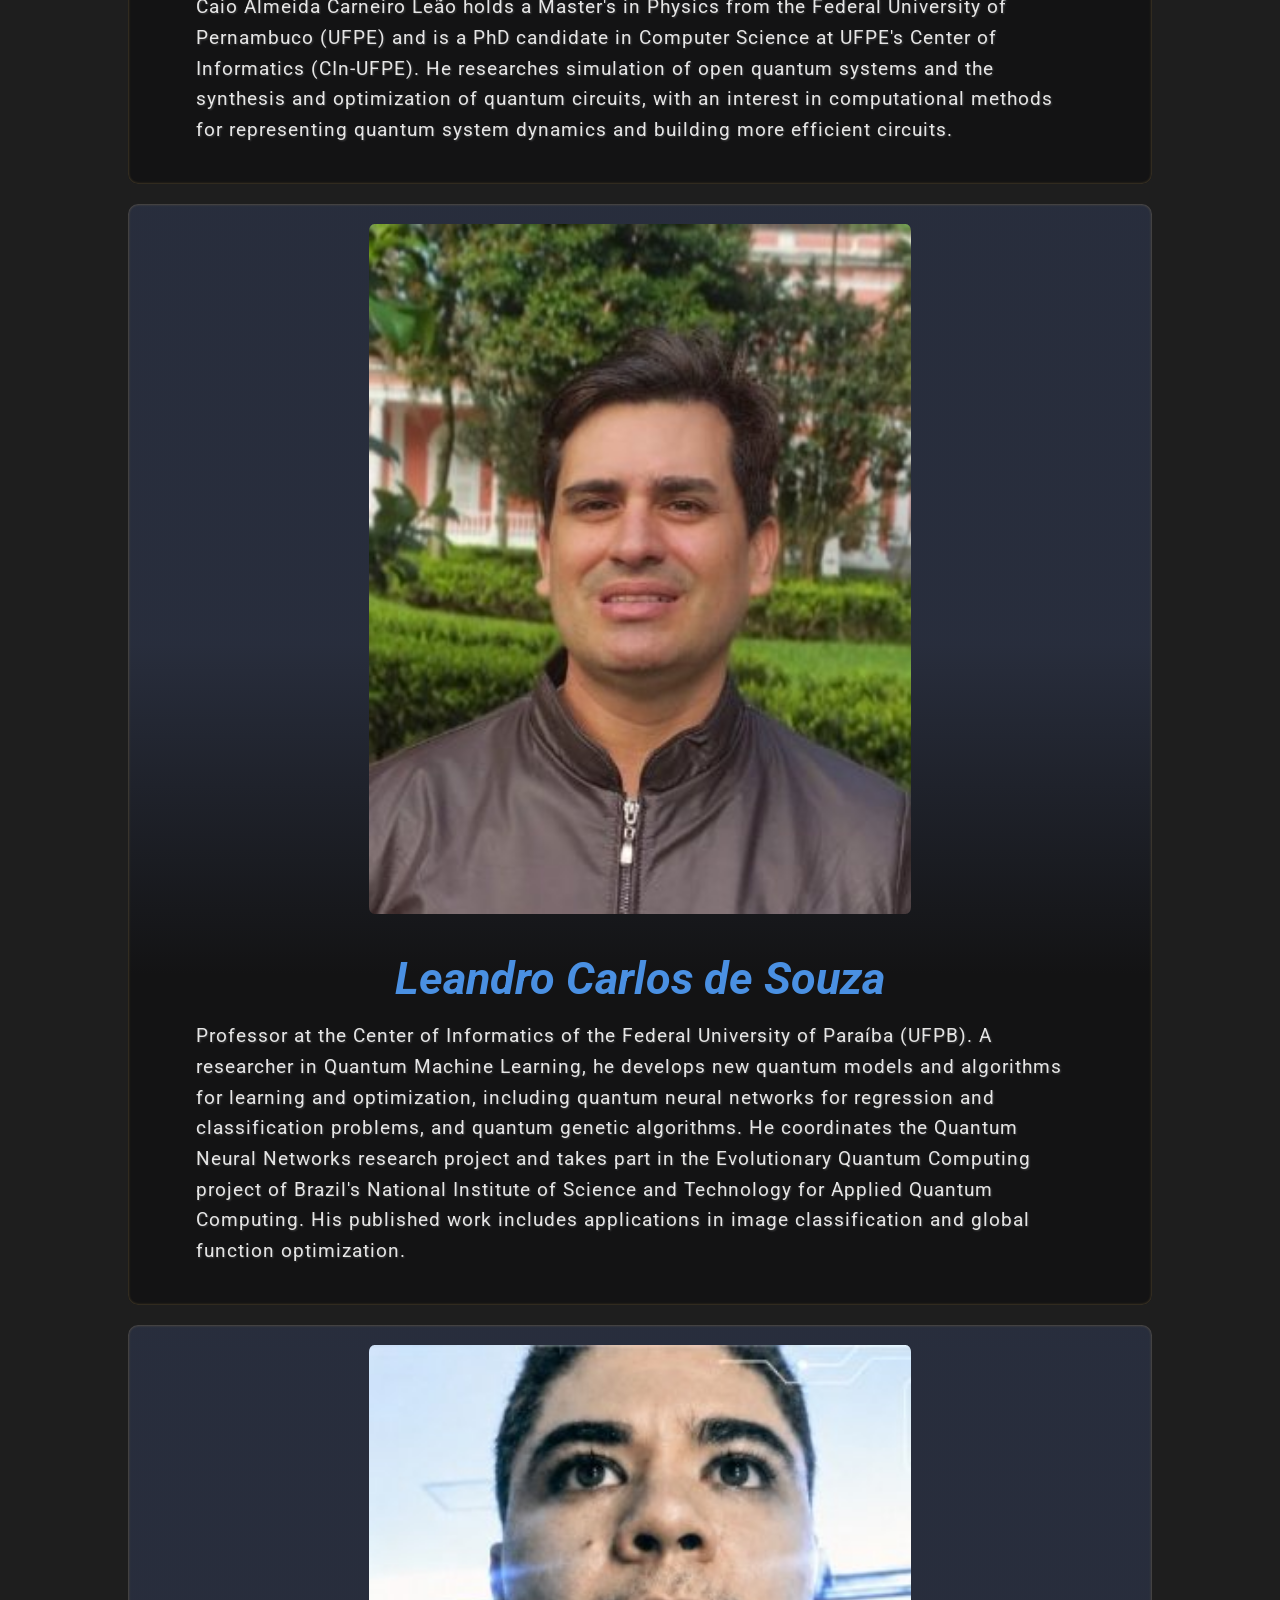
==== commit 583606e3: "Atualizando os palestrantes" ====
--- a/index_en.html
+++ b/index_en.html
@@ -181,7 +181,7 @@
         <ul class="dia-itens">
           <li><span class="item-hora">6:30pm</span><span class="item-tema"><a href="#jefferson-deyvis_desc">Jefferson Deyvis</a> (CESAR)<span class="item-subtitulo">Introduction to QSVDD and its applications in anomaly detection</span></span></li>
           <li><span class="item-hora">7pm</span><span class="item-tema">Saulo Cadete (Accenture)<span class="item-subtitulo">Applied research</span></span></li>
-          <li><span class="item-hora">7:30pm</span><span class="item-tema">Fernando Caletti (Eldorado)<span class="item-subtitulo">Eldorado's quantum computing research, development and training initiatives</span></span></li>
+          <li><span class="item-hora">7:30pm</span><span class="item-tema"><a href="#fernando-caletti_desc">Fernando Caletti</a> (Eldorado)<span class="item-subtitulo">Eldorado's quantum computing research, development and training initiatives</span></span></li>
           <li><span class="item-hora">8pm</span><span class="item-tema">Adenilton Silva (CIn/UFPE)<span class="item-subtitulo">Quantum Machine Learning</span></span></li>
           <li><span class="item-hora">8:30–9:30pm</span><span class="item-tema">Brazil Quantum Camp project showcase</span></li>
         </ul>
@@ -204,7 +204,7 @@
           <li><span class="item-hora">6:30pm</span><span class="item-tema"><a href="#otto-pires_desc">Otto Pires</a> (SENAI CIMATEC)<span class="item-subtitulo">Research in Quantum Machine Learning and sustainability</span></span></li>
           <li><span class="item-hora">7pm</span><span class="item-tema"><a href="#nadja-bernardes_desc">Nadja Bernardes</a> (DF/UFPE)<span class="item-subtitulo">Quantum hardware</span></span></li>
           <li><span class="item-hora">7:30pm</span><span class="item-tema"><a href="#paulo-viana_desc">Paulo Viana</a> (CESAR/Raydian)<span class="item-subtitulo">Applied research and business</span></span></li>
-          <li><span class="item-hora">8pm</span><span class="item-tema"><a href="#anderson-santos_desc">Anderson Santos</a> (IME/Venturus)<span class="item-subtitulo">Quantum Approximate Optimization Algorithm</span></span></li>
+          <li><span class="item-hora">8pm</span><span class="item-tema"><a href="#anderson-santos_desc">Anderson Santos</a> (IME/Venturus)<span class="item-subtitulo">Quantum computing and cybersecurity</span></span></li>
           <li><span class="item-hora">8:30–9:30pm</span><span class="item-tema">Brazil Quantum Camp project showcase</span></li>
         </ul>
       </div>
@@ -214,7 +214,10 @@
         <ul class="dia-itens">
           <li><span class="item-hora">6:30pm</span><span class="item-tema"><a href="#yasmin-sobrinho_desc">Yasmin Rodrigues Sobrinho</a> (UNESP/Recogna)<span class="item-subtitulo">Quantum machine learning applied to medical diagnosis</span></span></li>
           <li><span class="item-hora">7pm</span><span class="item-tema">André Vilela (UPE)</span></li>
-          <li><span class="item-hora">8:30–9:30pm</span><span class="item-tema">Brazil Quantum Camp project showcase</span></li>
+          <li><span class="item-hora">7:30pm</span><span class="item-tema"><a href="#manoel-amaral-filho_desc">Manoel Fernandes Amaral Filho</a> (PPGEE/UFAM)</span></li>
+          <li><span class="item-hora">8pm</span><span class="item-tema"><a href="#tak-hur_desc">Tak Hur</a> (University of Waterloo)</span></li>
+          <li><span class="item-hora">8:30pm</span><span class="item-tema">Brazil Quantum Camp project showcase<span class="item-subtitulo">Quantum optimization for power generator dispatch</span></span></li>
+          <li><span class="item-hora">9pm</span><span class="item-tema"><a href="#julio-cella_desc">Julio Cella</a> (IBM)<span class="item-subtitulo">Closing talk</span></span></li>
         </ul>
       </div>
     </div>
@@ -363,6 +366,46 @@
           <h3>Yasmin Rodrigues Sobrinho</h3>
         </div>
         <p class="bio">Undergraduate student in Information Systems at São Paulo State University (UNESP), Bauru campus, and an undergraduate research fellow in Quantum Machine Learning. She is a member of the Recogna Biometric Pattern Recognition Research Group, where she develops hybrid quantum-classical architectures applied to medical diagnosis, with a focus on breast cancer classification.</p>
+      </div>
+    </div>
+
+    <div id="fernando-caletti_desc" class="palestrante-card">
+      <img class="palestrante-photo" src="Palestrantes/fernando-caletti/foto.jpg" alt="Photo of Fernando Caletti">
+      <div class="info-palestrante">
+        <div class="nome_palestrante_linkedin_icone">
+          <h3>Fernando Caletti</h3>
+        </div>
+        <p class="bio">Fernando Augusto Caletti is a researcher and senior software developer with extensive experience in R&amp;D projects, currently leading the Applied Quantum Computing research team at Instituto Eldorado, in Porto Alegre.</p>
+      </div>
+    </div>
+
+    <div id="julio-cella_desc" class="palestrante-card">
+      <img class="palestrante-photo" src="Palestrantes/julio-cella/foto.jpg" alt="Photo of Julio Cella">
+      <div class="info-palestrante">
+        <div class="nome_palestrante_linkedin_icone">
+          <h3>Julio Cella</h3>
+        </div>
+        <p class="bio">With more than 27 years of experience in sales and technology, he has worked at Microsoft, Symantec, Kaspersky and Trend Micro. He holds a degree in Physics and currently serves as BP Leader for Data &amp; AI for Argentina and Paraguay, as well as IBM Senior Quantum Computing Ambassador.</p>
+      </div>
+    </div>
+
+    <div id="tak-hur_desc" class="palestrante-card">
+      <img class="palestrante-photo" src="Palestrantes/tak-hur/foto.jpg" alt="Photo of Tak Hur">
+      <div class="info-palestrante">
+        <div class="nome_palestrante_linkedin_icone">
+          <h3>Tak Hur</h3>
+        </div>
+        <p class="bio">Postdoctoral researcher at the University of Waterloo. He works at the intersection of quantum computing and AI, including quantum machine learning, neural decoders for quantum error correction, and neural quantum states.</p>
+      </div>
+    </div>
+
+    <div id="manoel-amaral-filho_desc" class="palestrante-card">
+      <img class="palestrante-photo" src="Palestrantes/manoel-amaral-filho/foto.jpg" alt="Photo of Manoel Fernandes Amaral Filho">
+      <div class="info-palestrante">
+        <div class="nome_palestrante_linkedin_icone">
+          <h3>Manoel Fernandes Amaral Filho</h3>
+        </div>
+        <p class="bio">PhD candidate in Electrical Engineering at PPGEE/UFAM, part of the joint UFAM–IME quantum research group, advised by Prof. Dr. Iury Valente de Bessa (UFAM) and co-advised by Prof. Dr. Anderson F. P. dos Santos (IME). A retired Army Colonel, lawyer and law professor at UEA, he researches governance and the transition to post-quantum cryptography in critical sectors.</p>
       </div>
     </div>
 
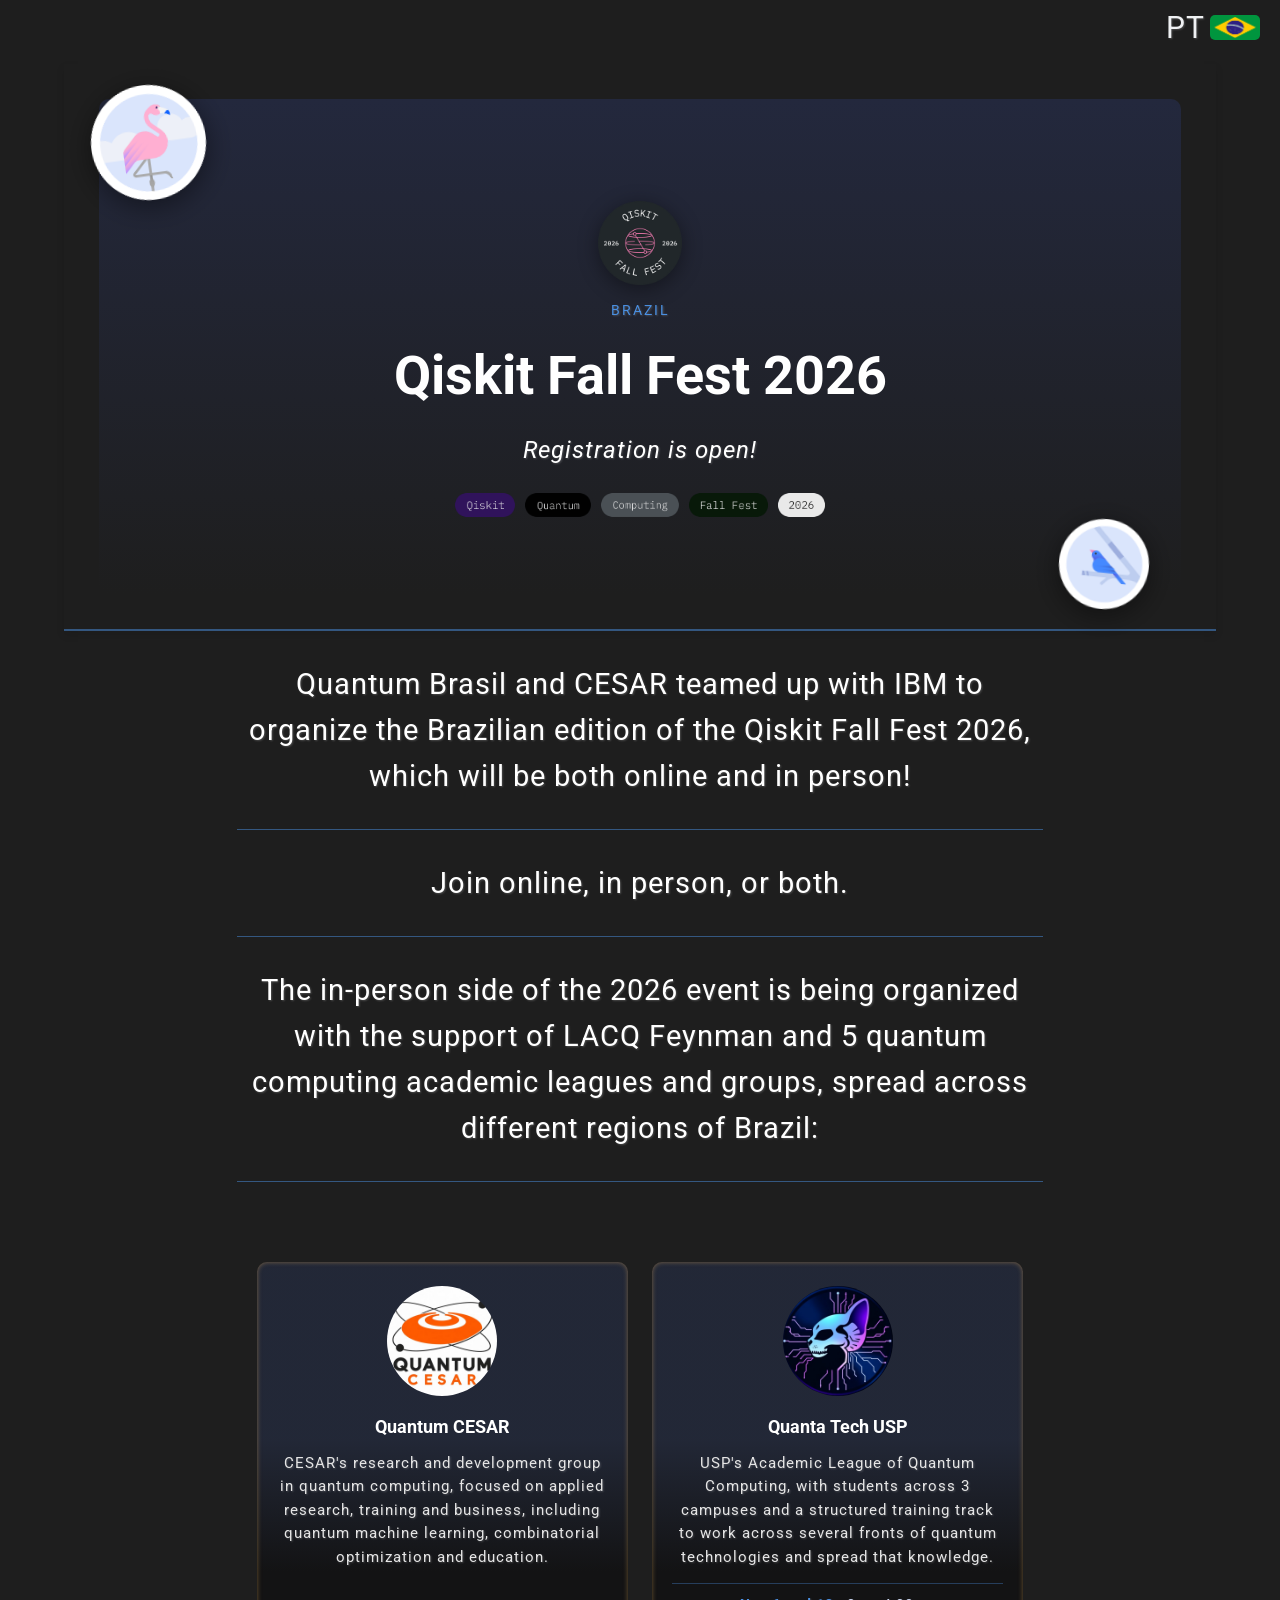
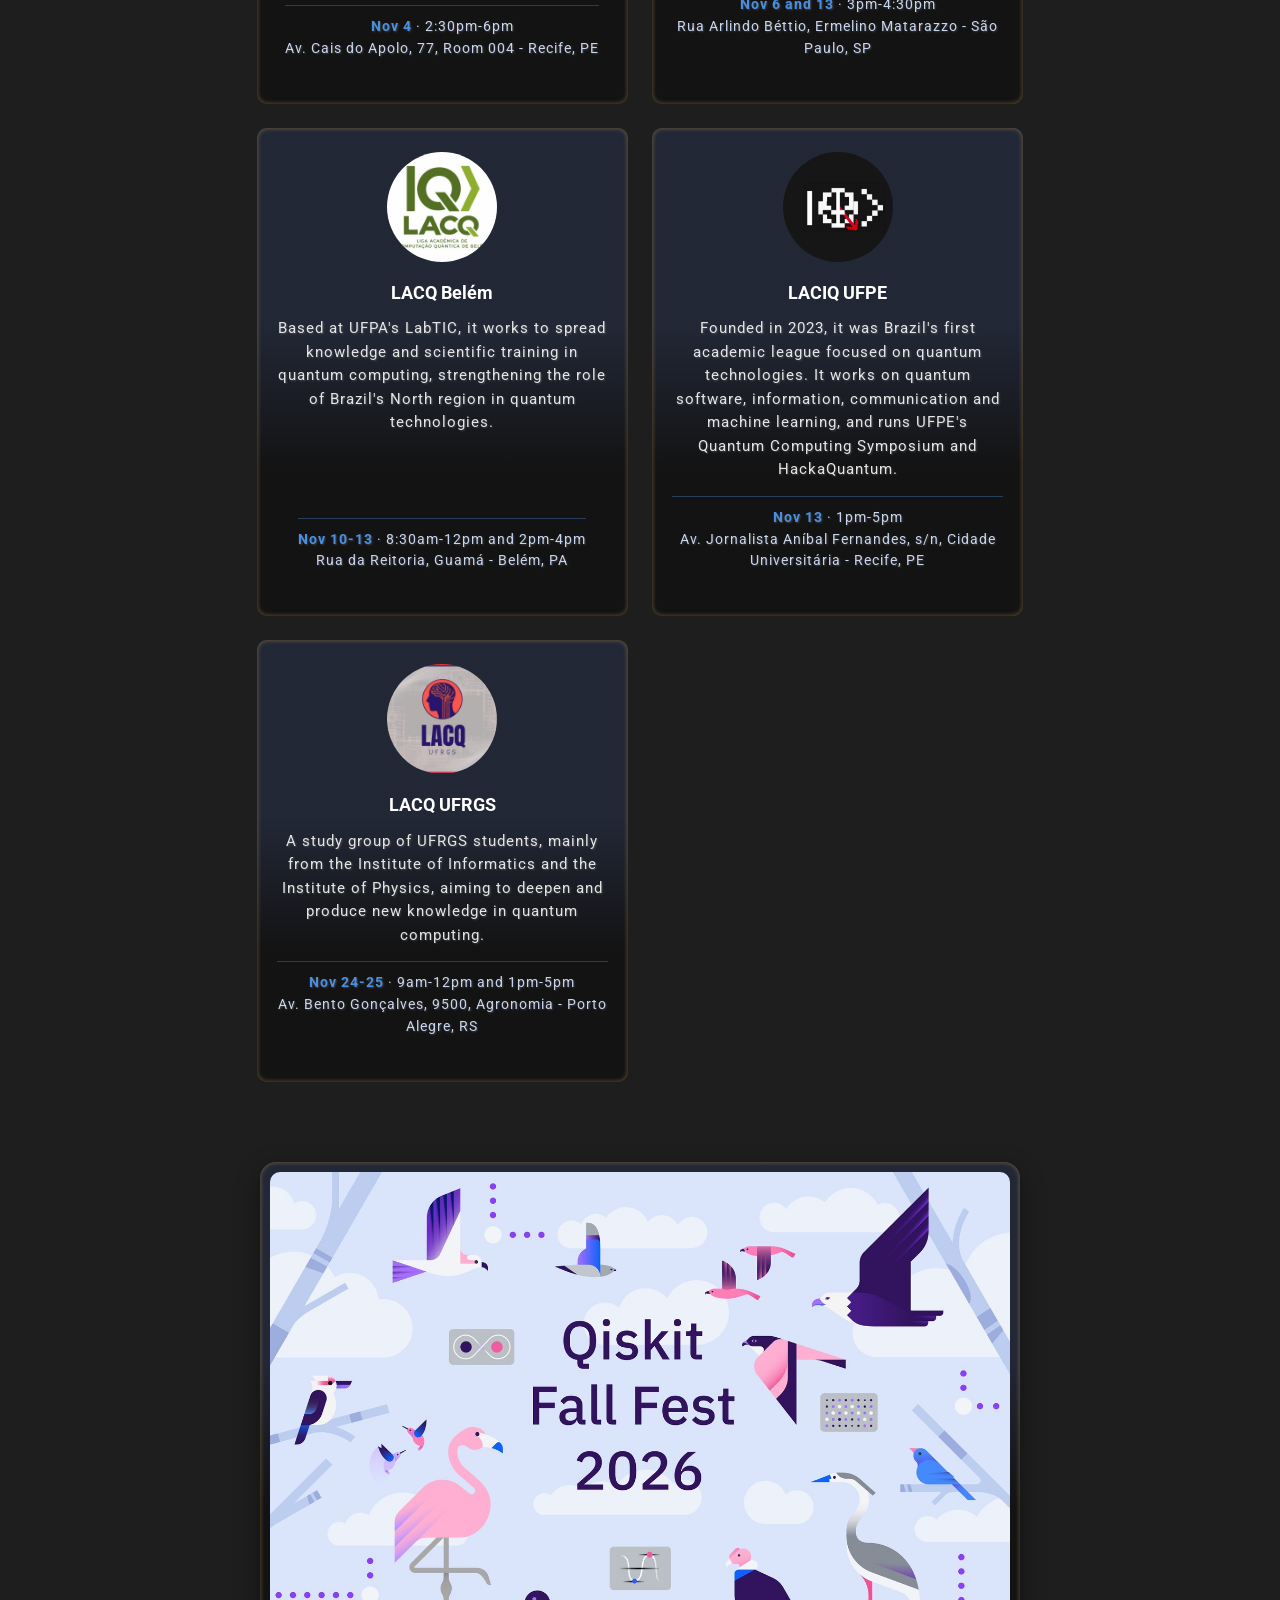
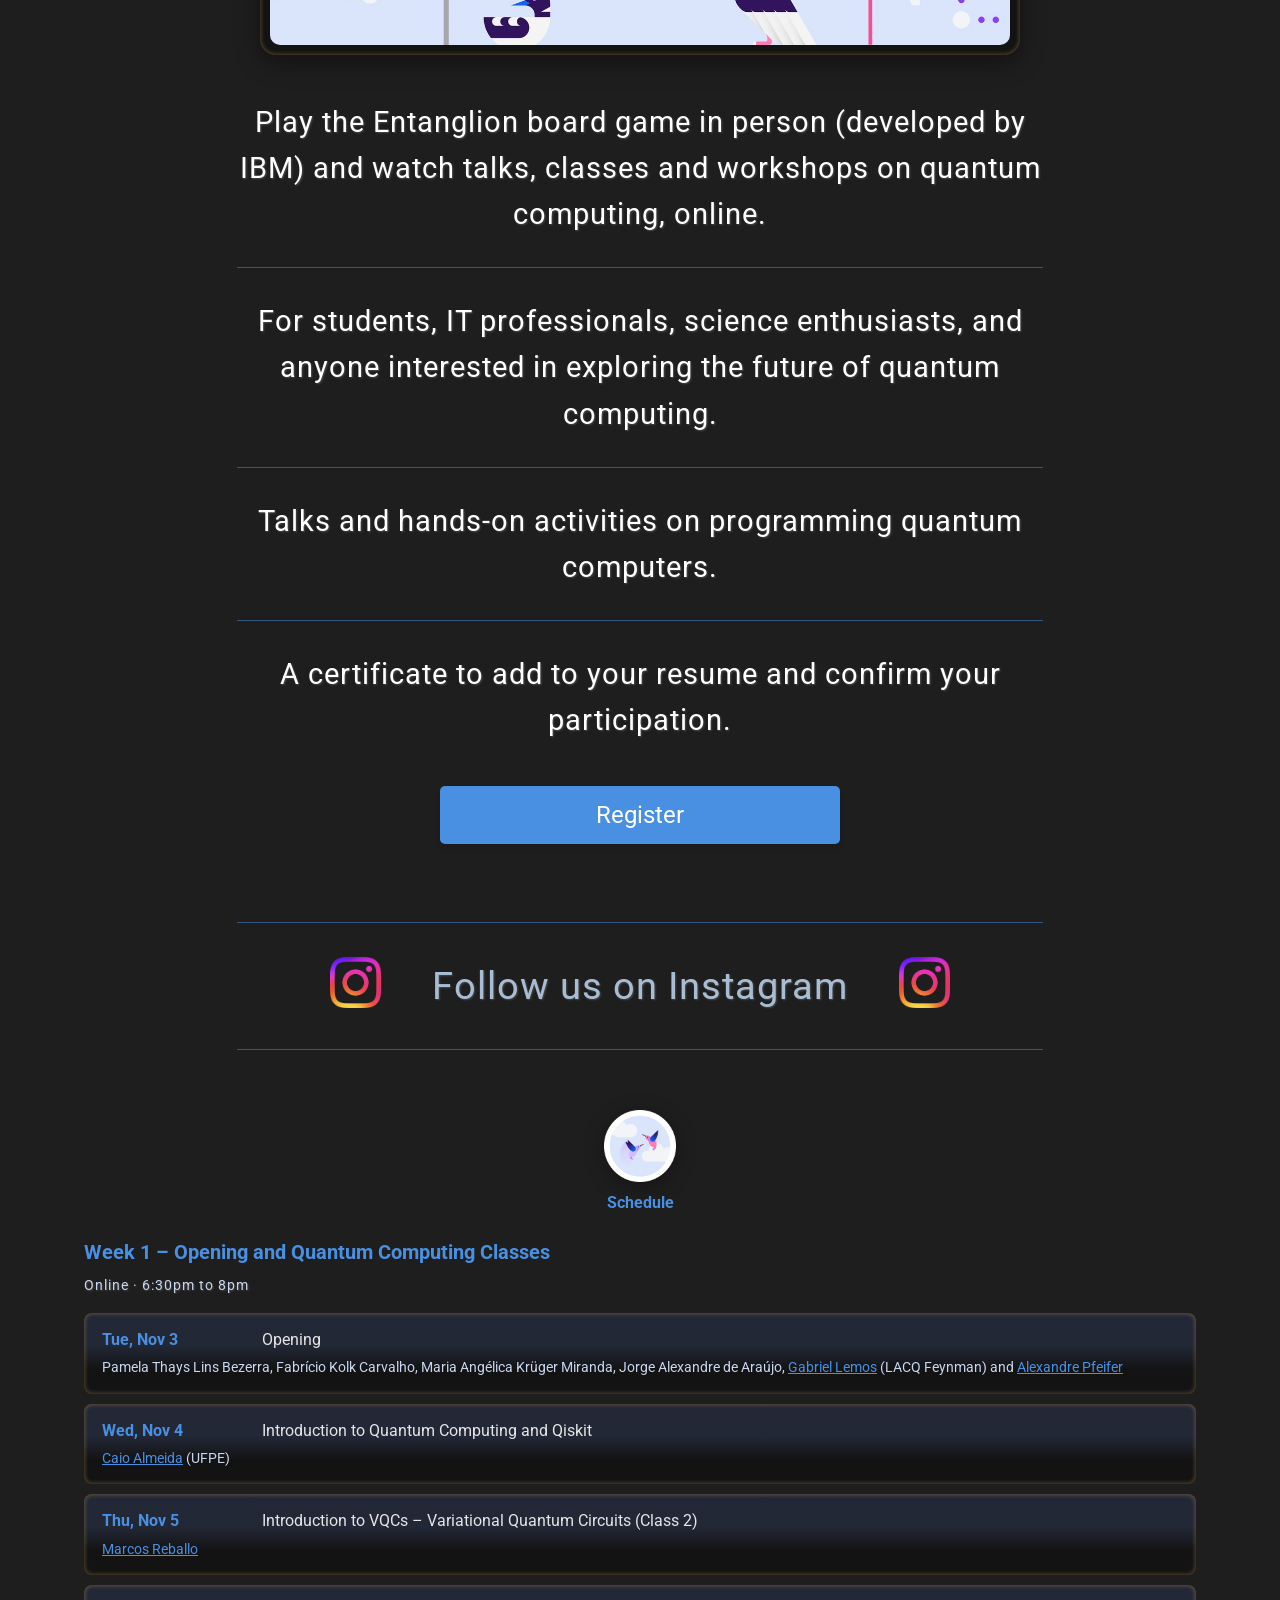
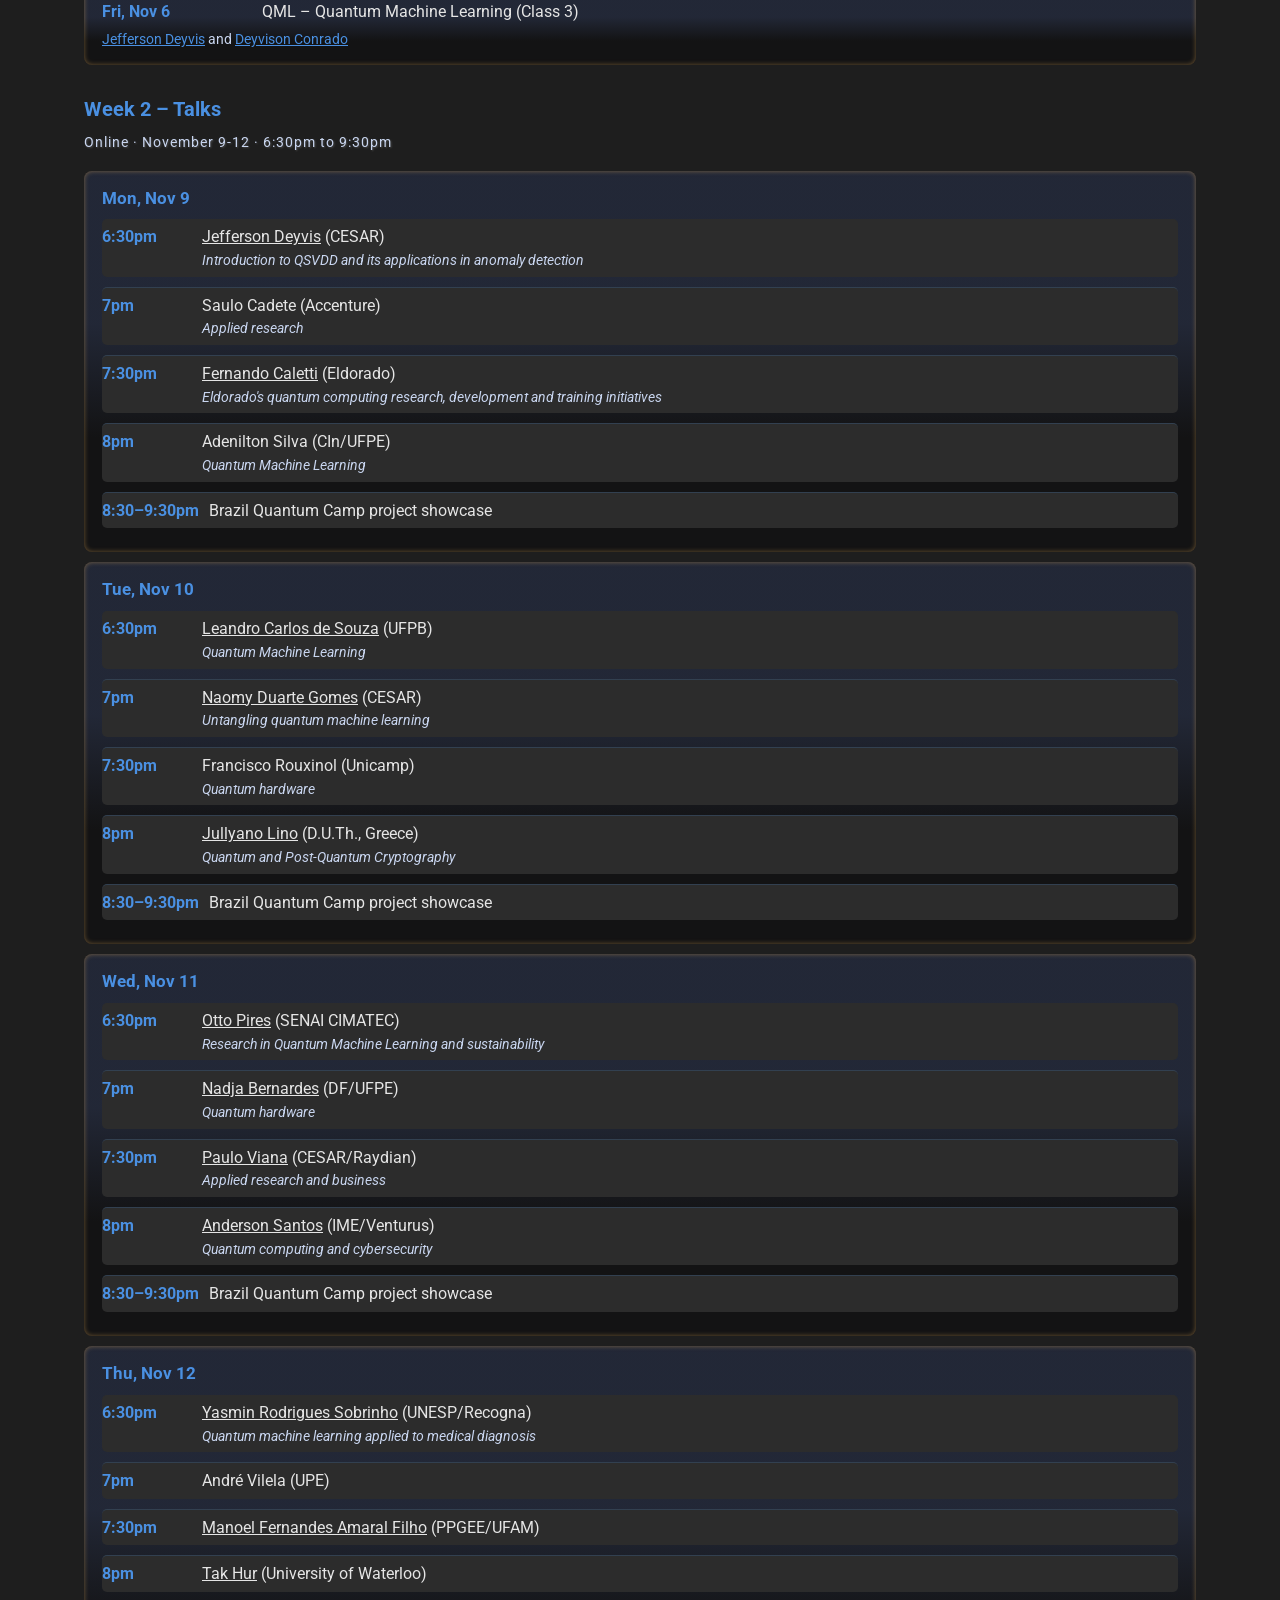
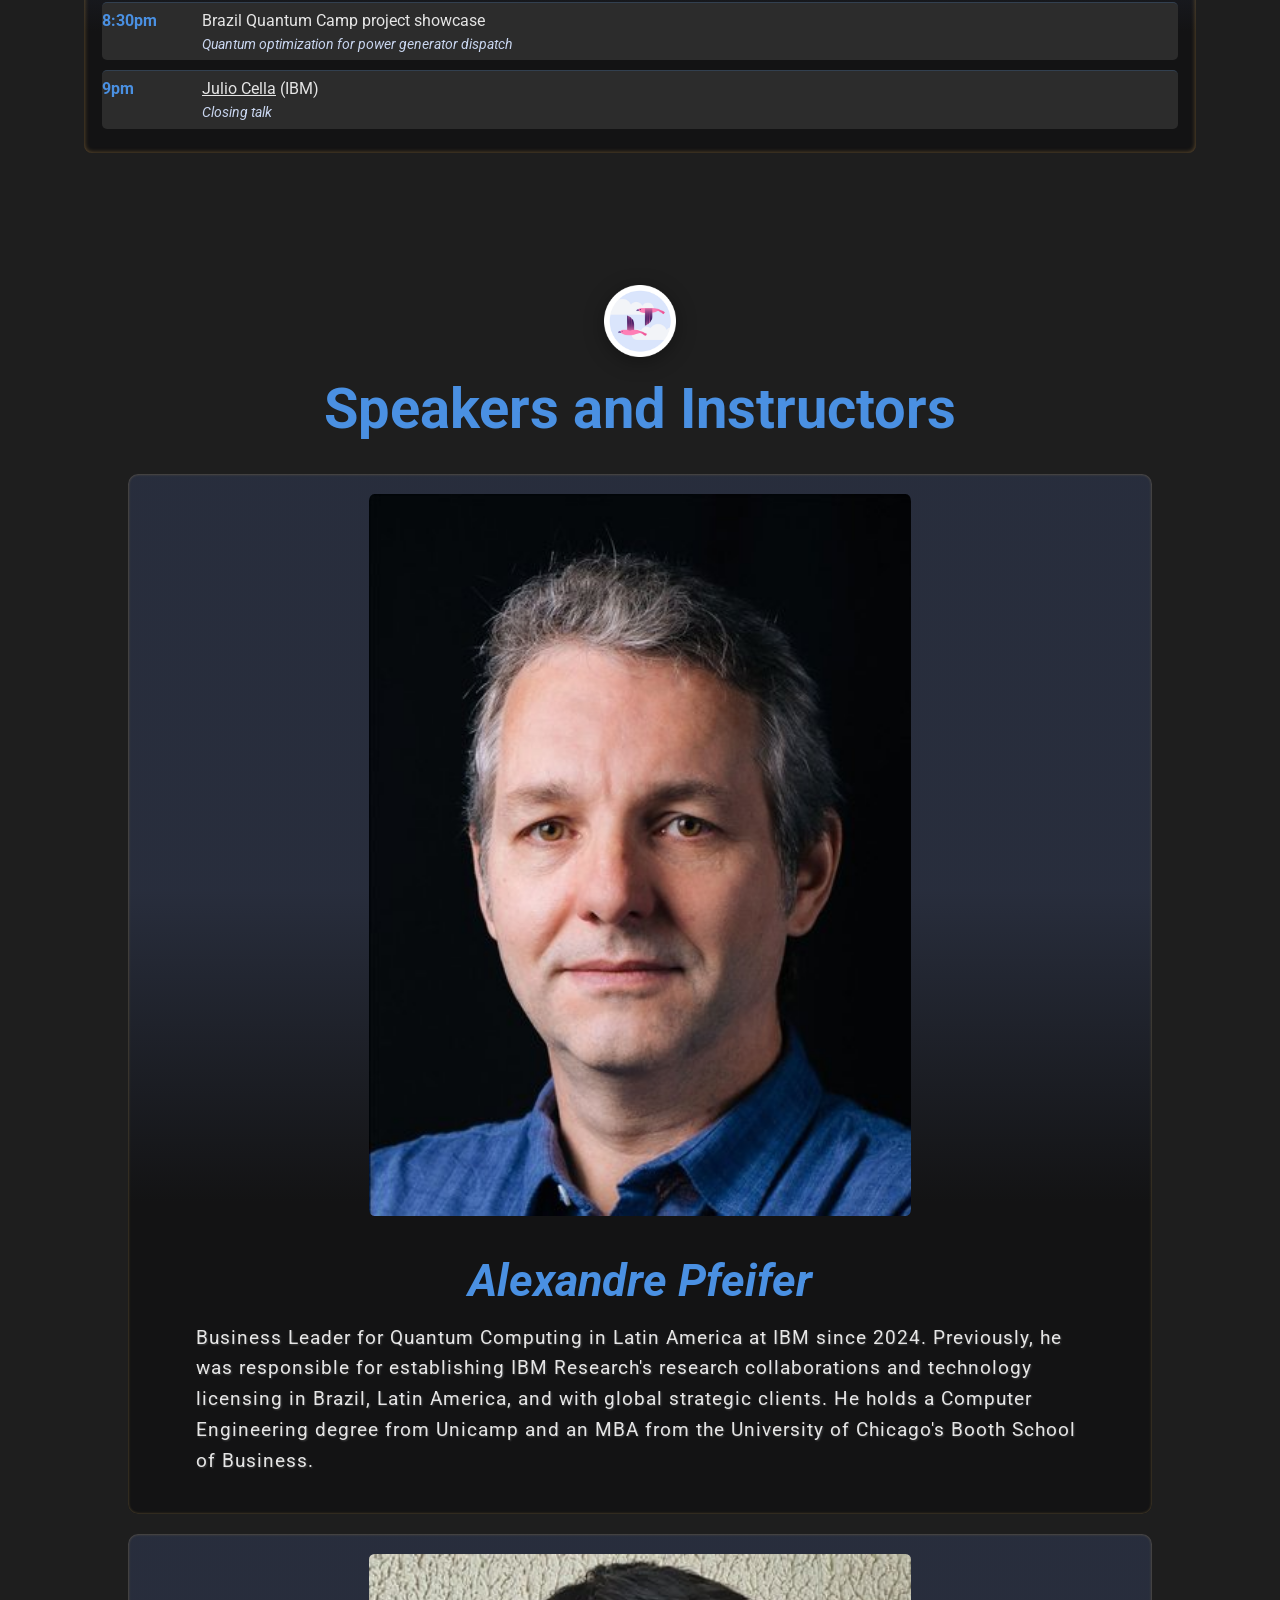
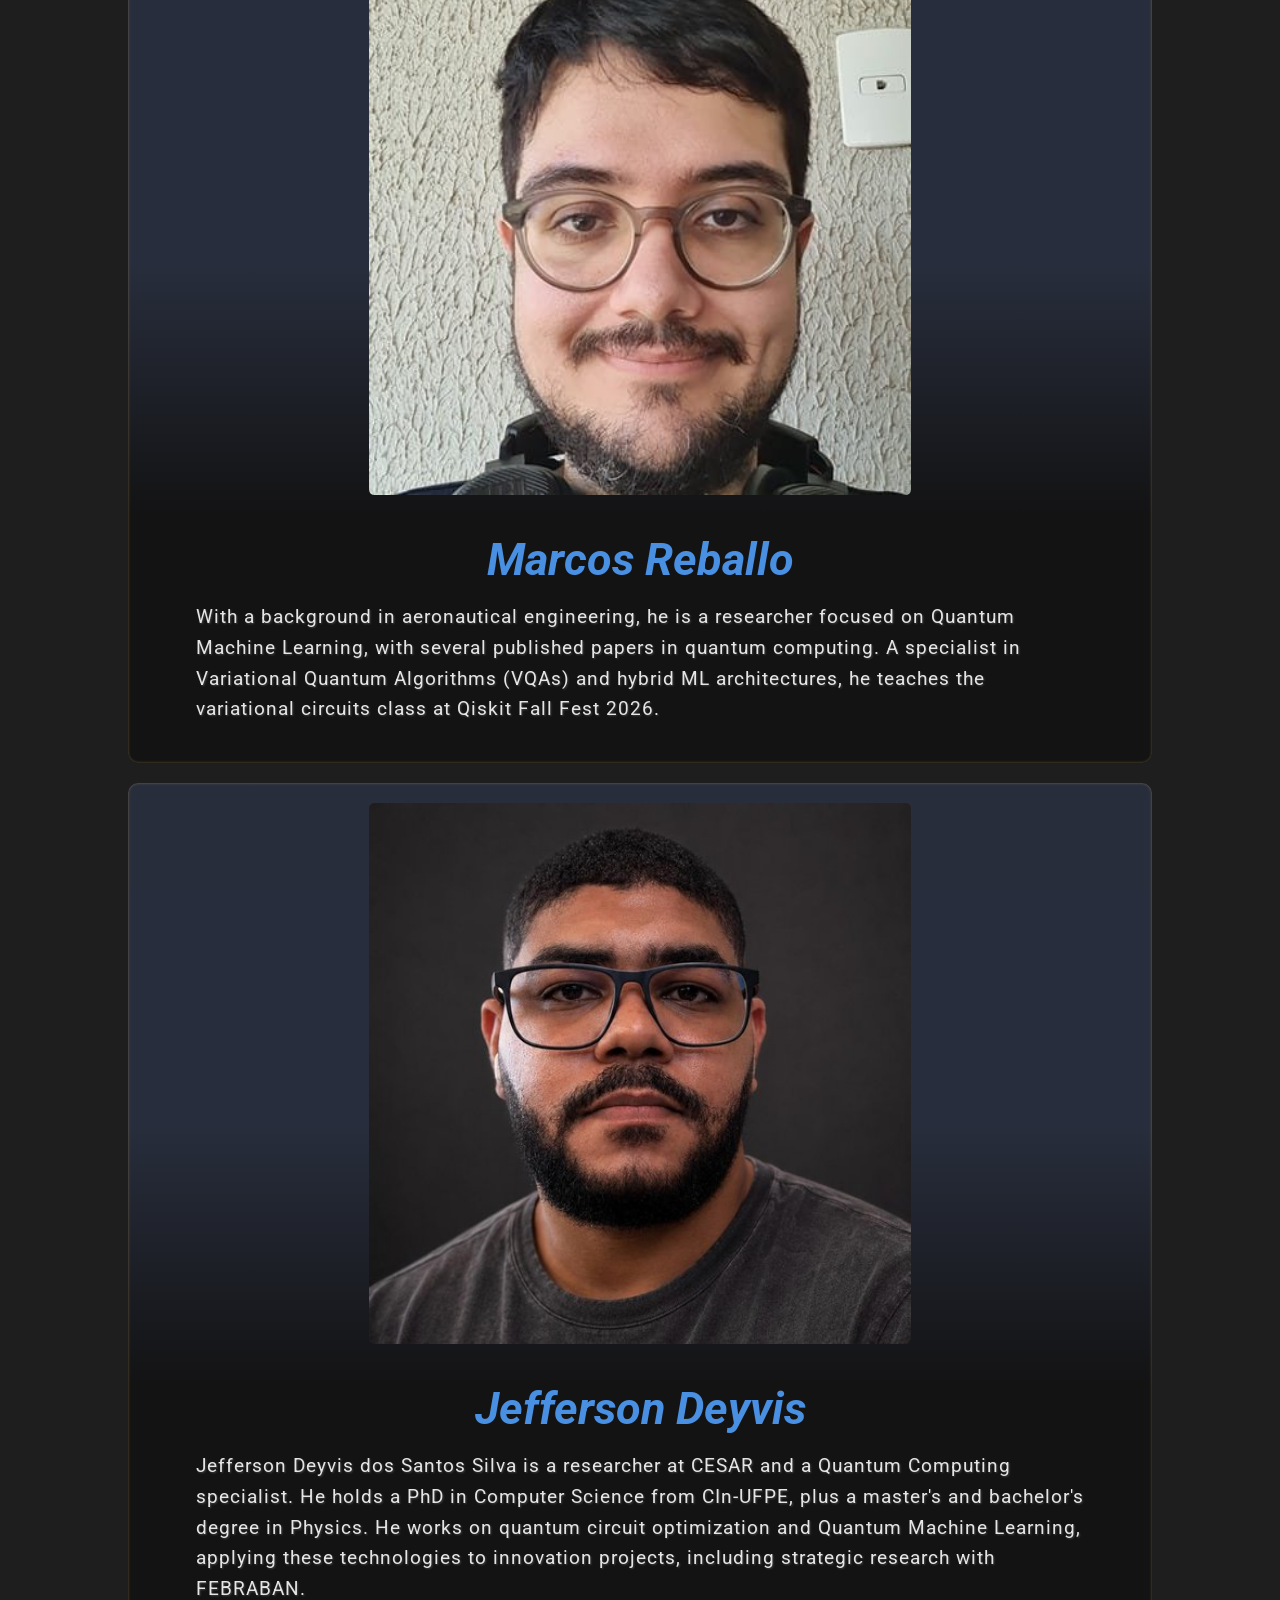
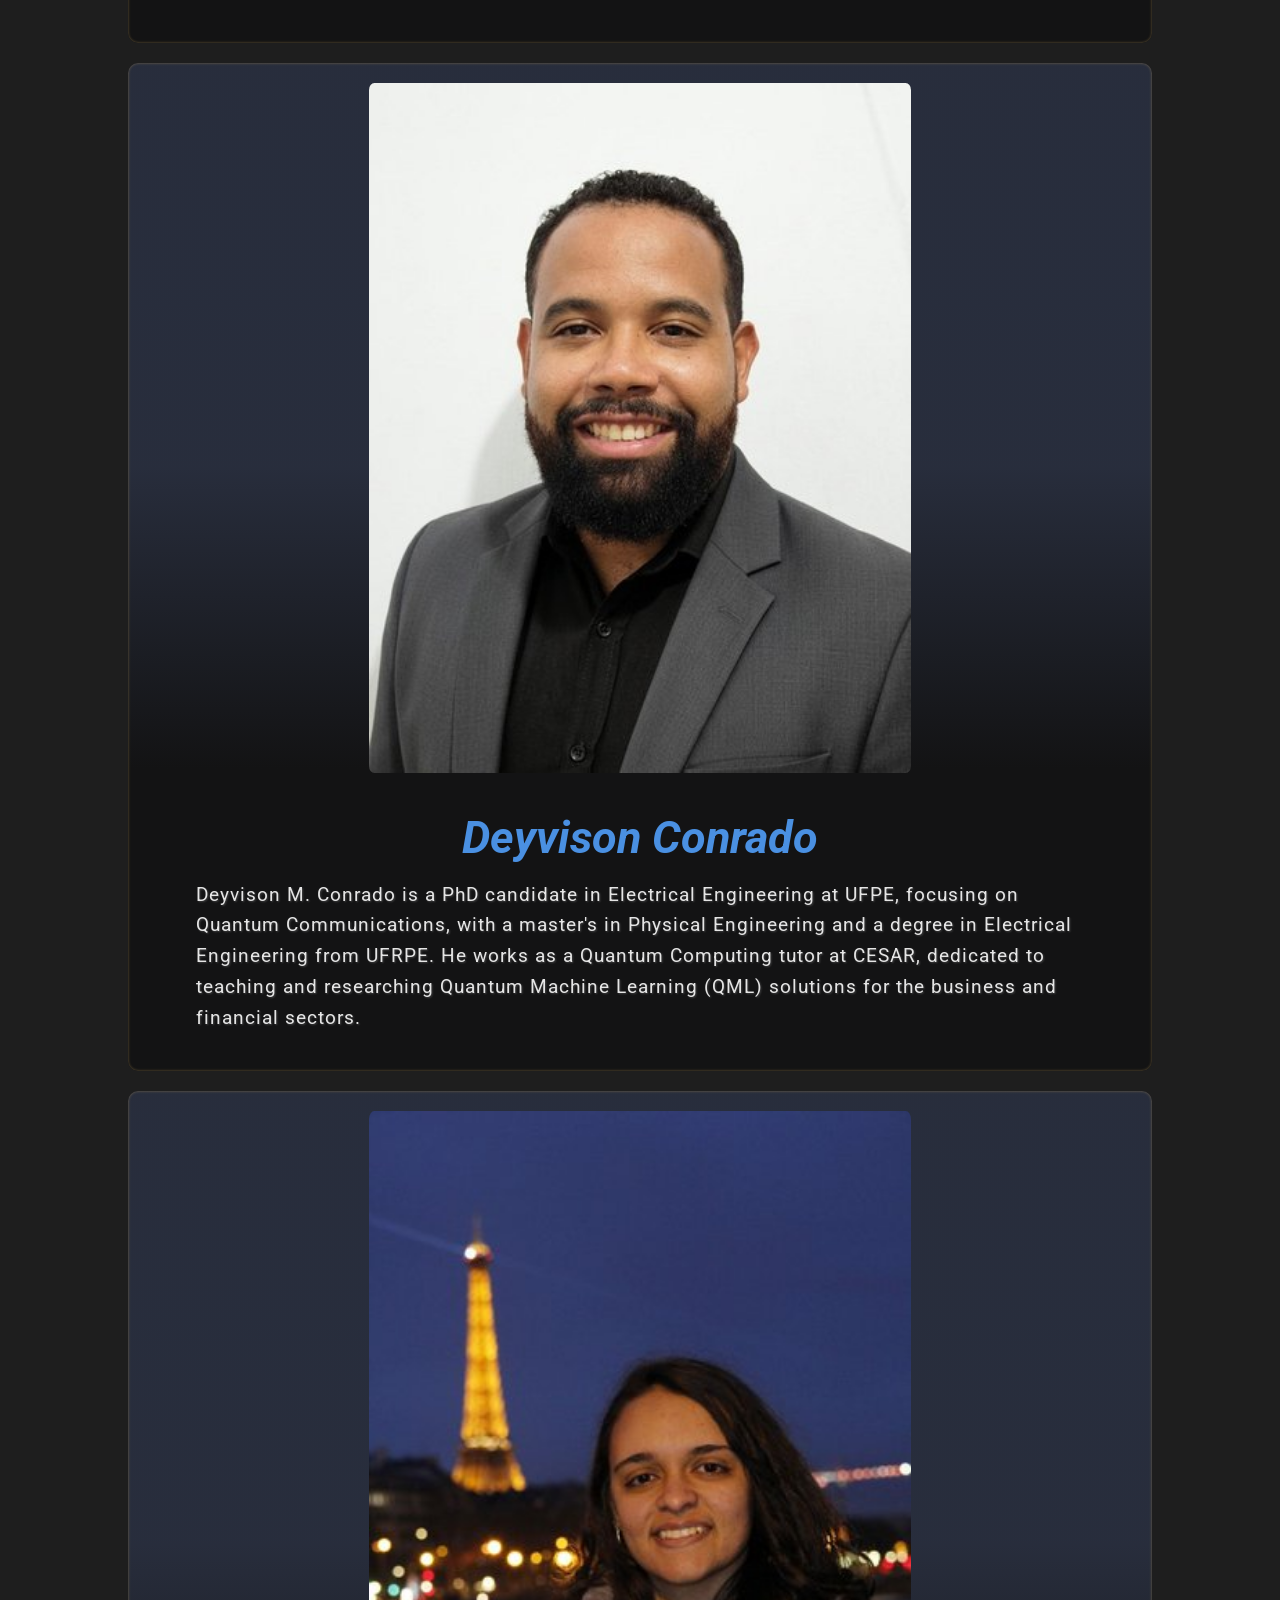
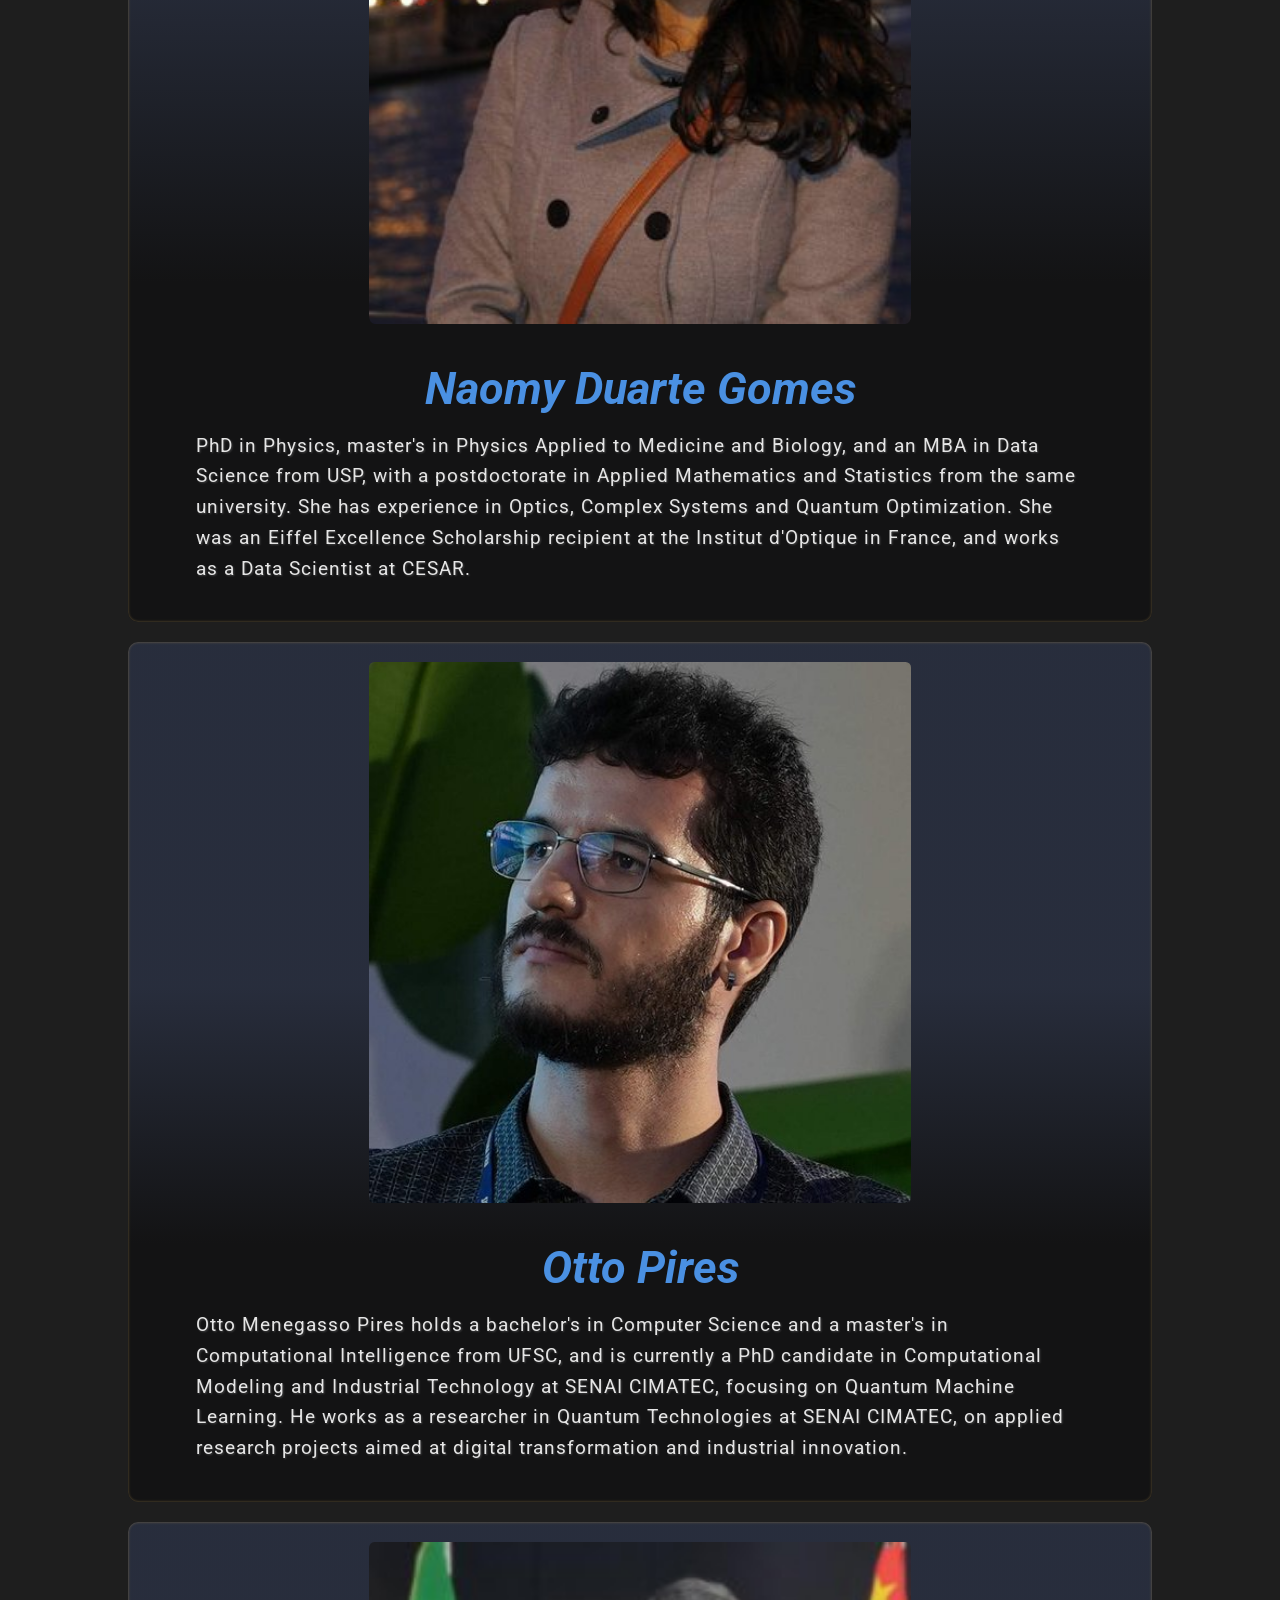
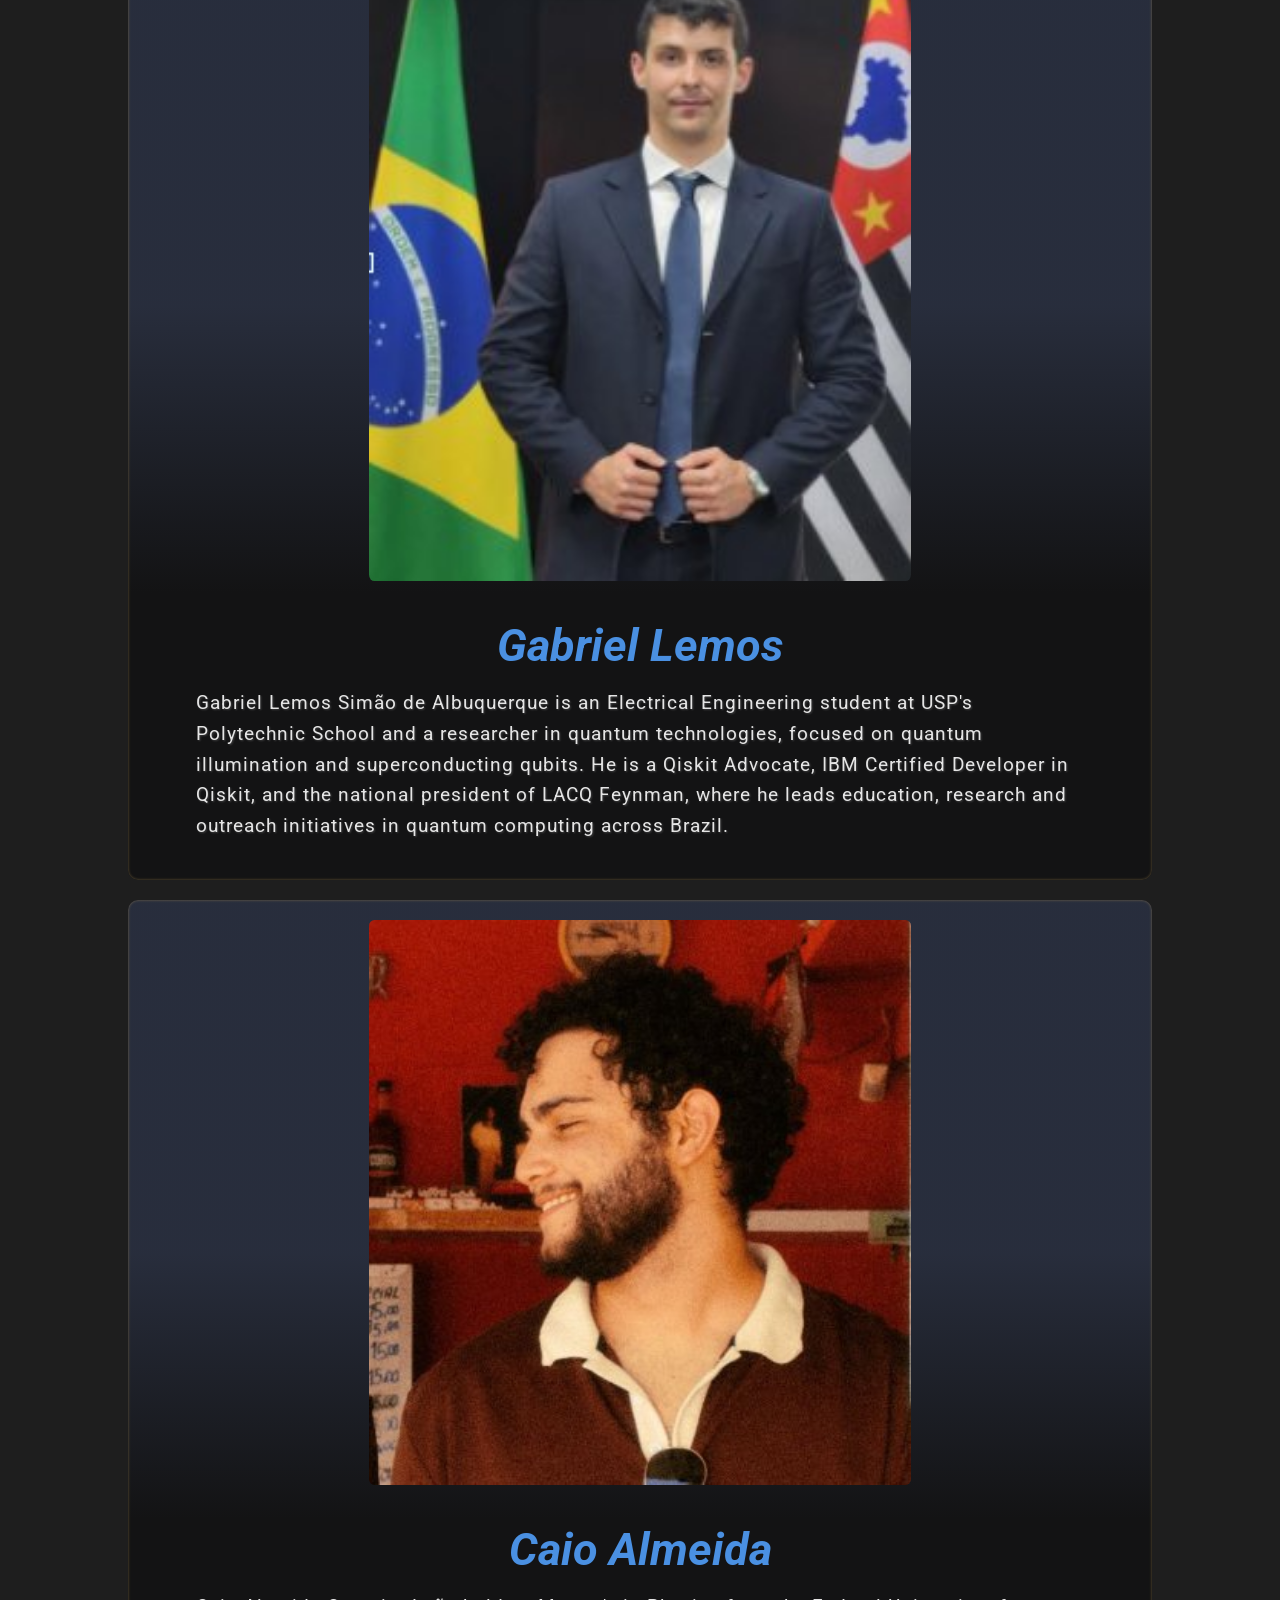
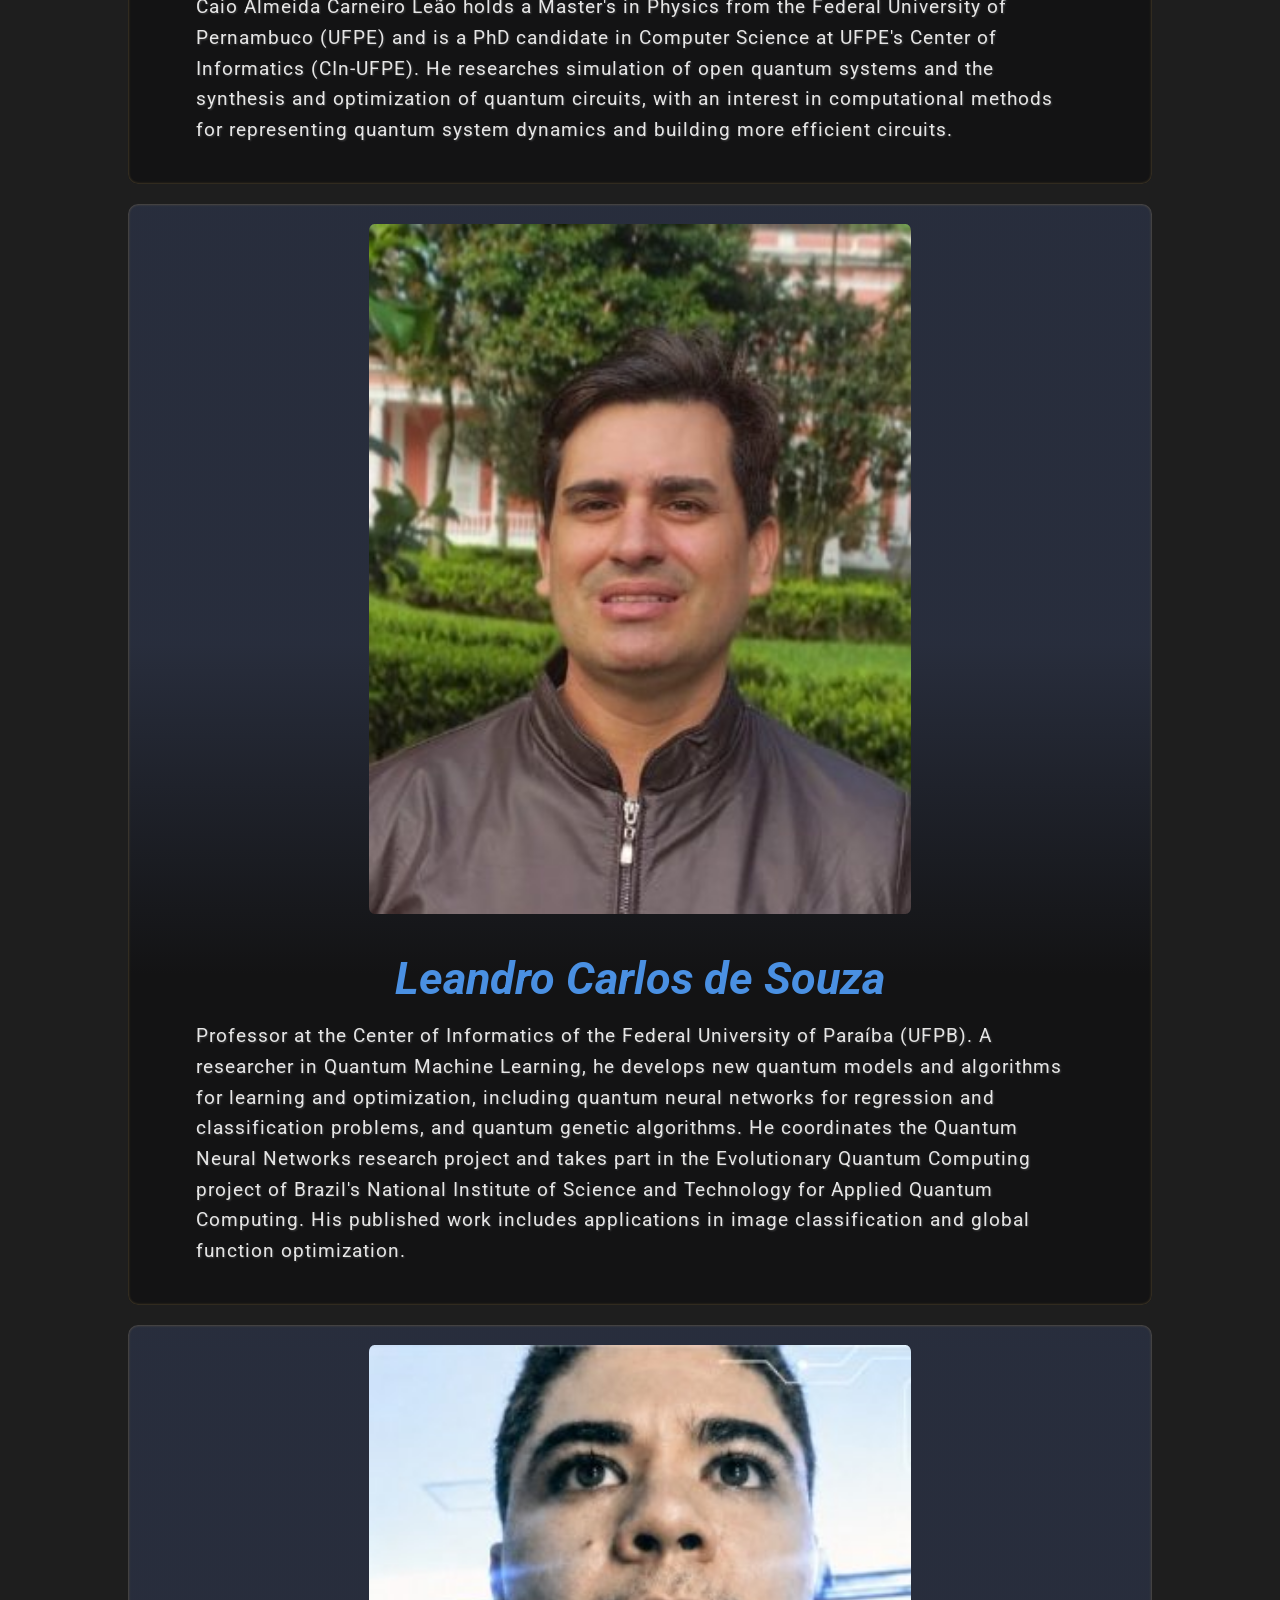
==== commit 70af7527: "Atualizado o card do Jullyano" ====
--- a/index_en.html
+++ b/index_en.html
@@ -193,7 +193,7 @@
           <li><span class="item-hora">6:30pm</span><span class="item-tema"><a href="#leandro-souza_desc">Leandro Carlos de Souza</a> (UFPB)<span class="item-subtitulo">Quantum Machine Learning</span></span></li>
           <li><span class="item-hora">7pm</span><span class="item-tema"><a href="#naomy-duarte-gomes_desc">Naomy Duarte Gomes</a> (CESAR)<span class="item-subtitulo">Untangling quantum machine learning</span></span></li>
           <li><span class="item-hora">7:30pm</span><span class="item-tema">Francisco Rouxinol (Unicamp)<span class="item-subtitulo">Quantum hardware</span></span></li>
-          <li><span class="item-hora">8pm</span><span class="item-tema"><a href="#jullyano-lino_desc">Jullyano Lino</a> (D.U.Th., Greece)<span class="item-subtitulo">Quantum cybersecurity</span></span></li>
+          <li><span class="item-hora">8pm</span><span class="item-tema"><a href="#jullyano-lino_desc">Jullyano Lino</a> (D.U.Th., Greece)<span class="item-subtitulo">Quantum and Post-Quantum Cryptography</span></span></li>
           <li><span class="item-hora">8:30–9:30pm</span><span class="item-tema">Brazil Quantum Camp project showcase</span></li>
         </ul>
       </div>
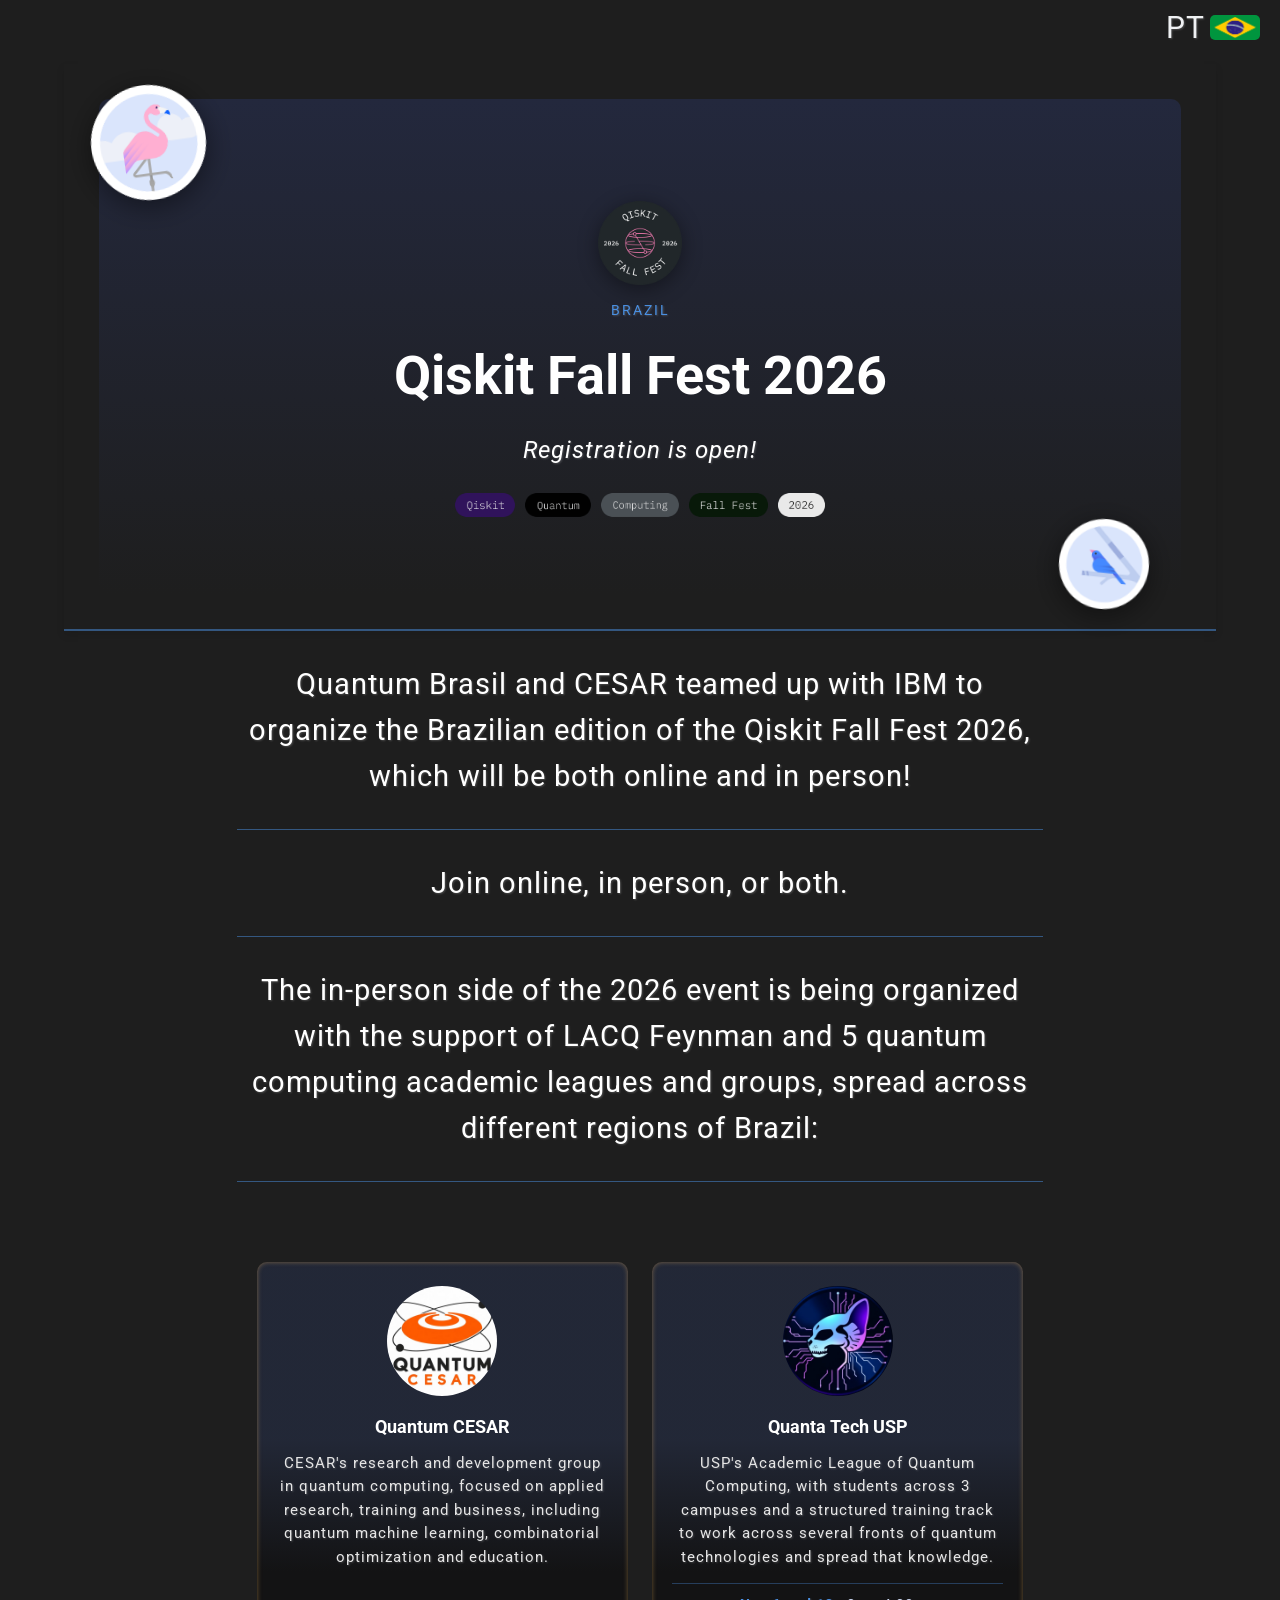
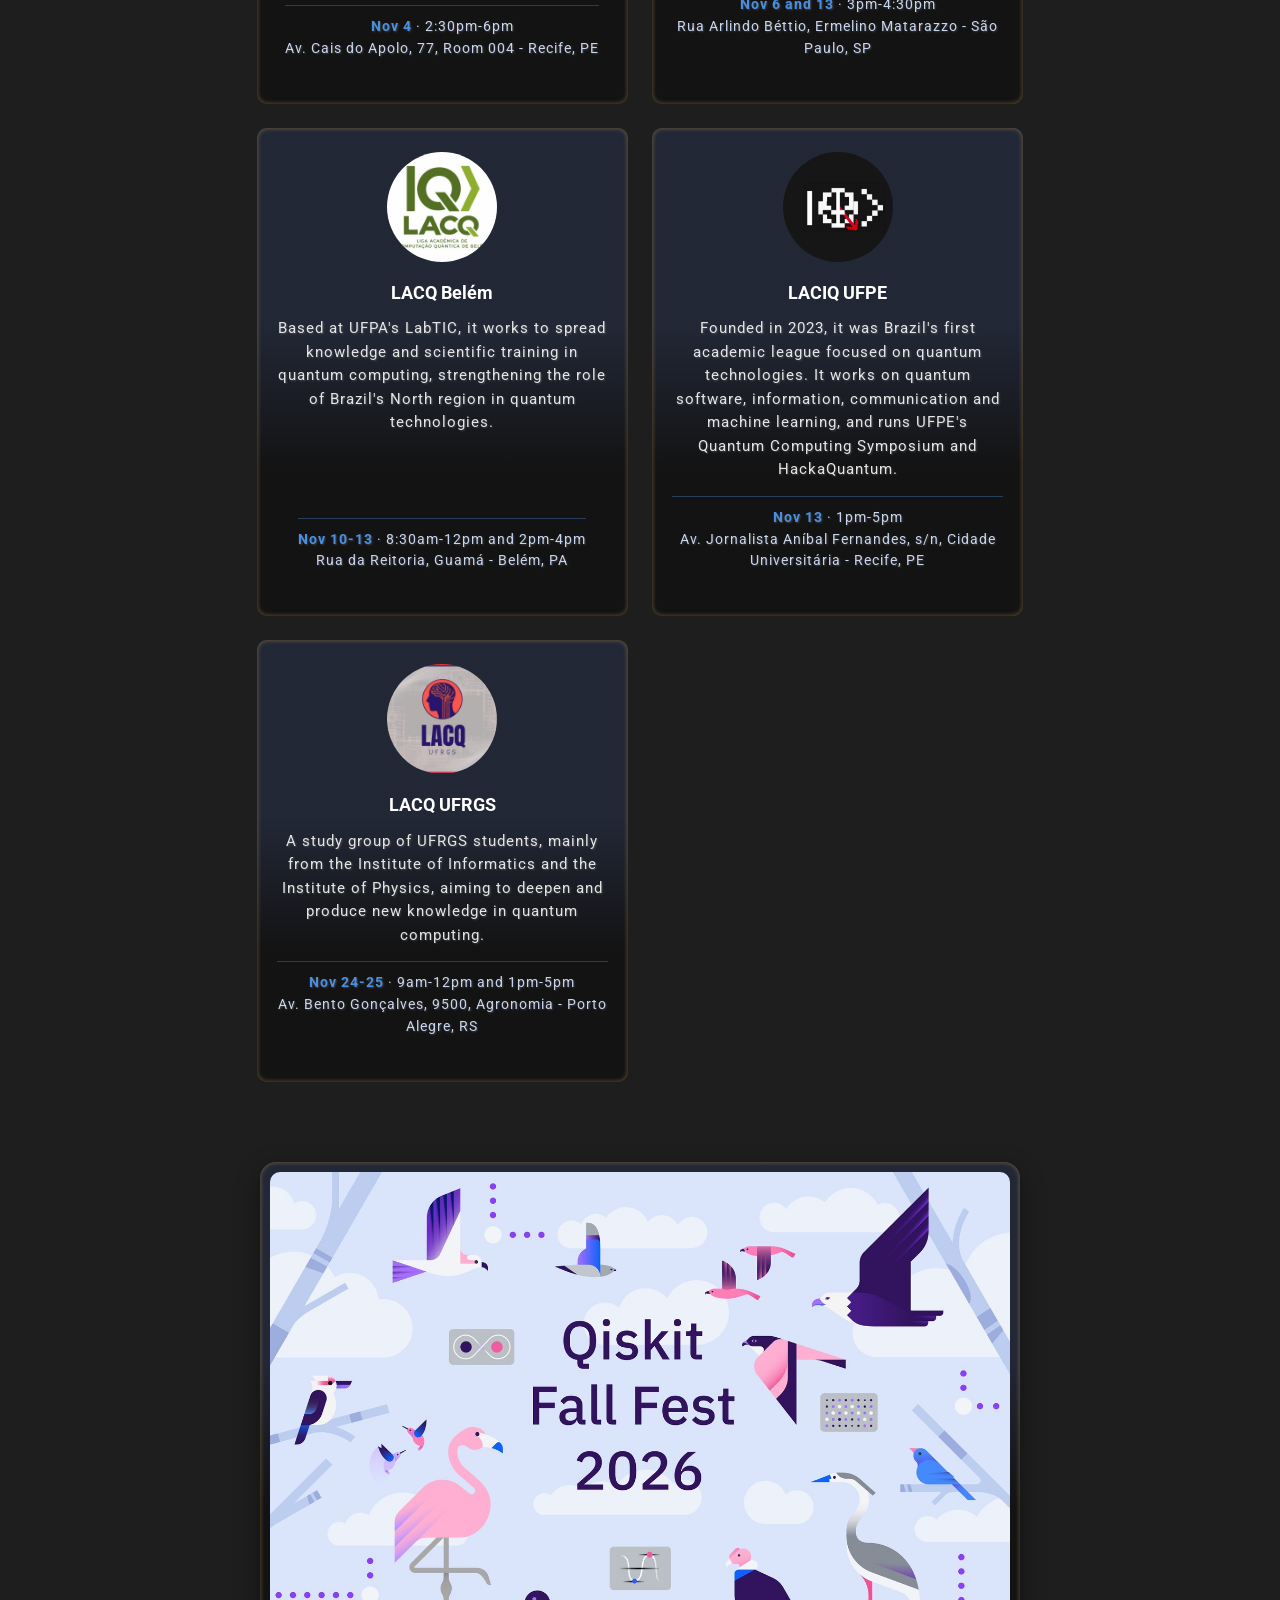
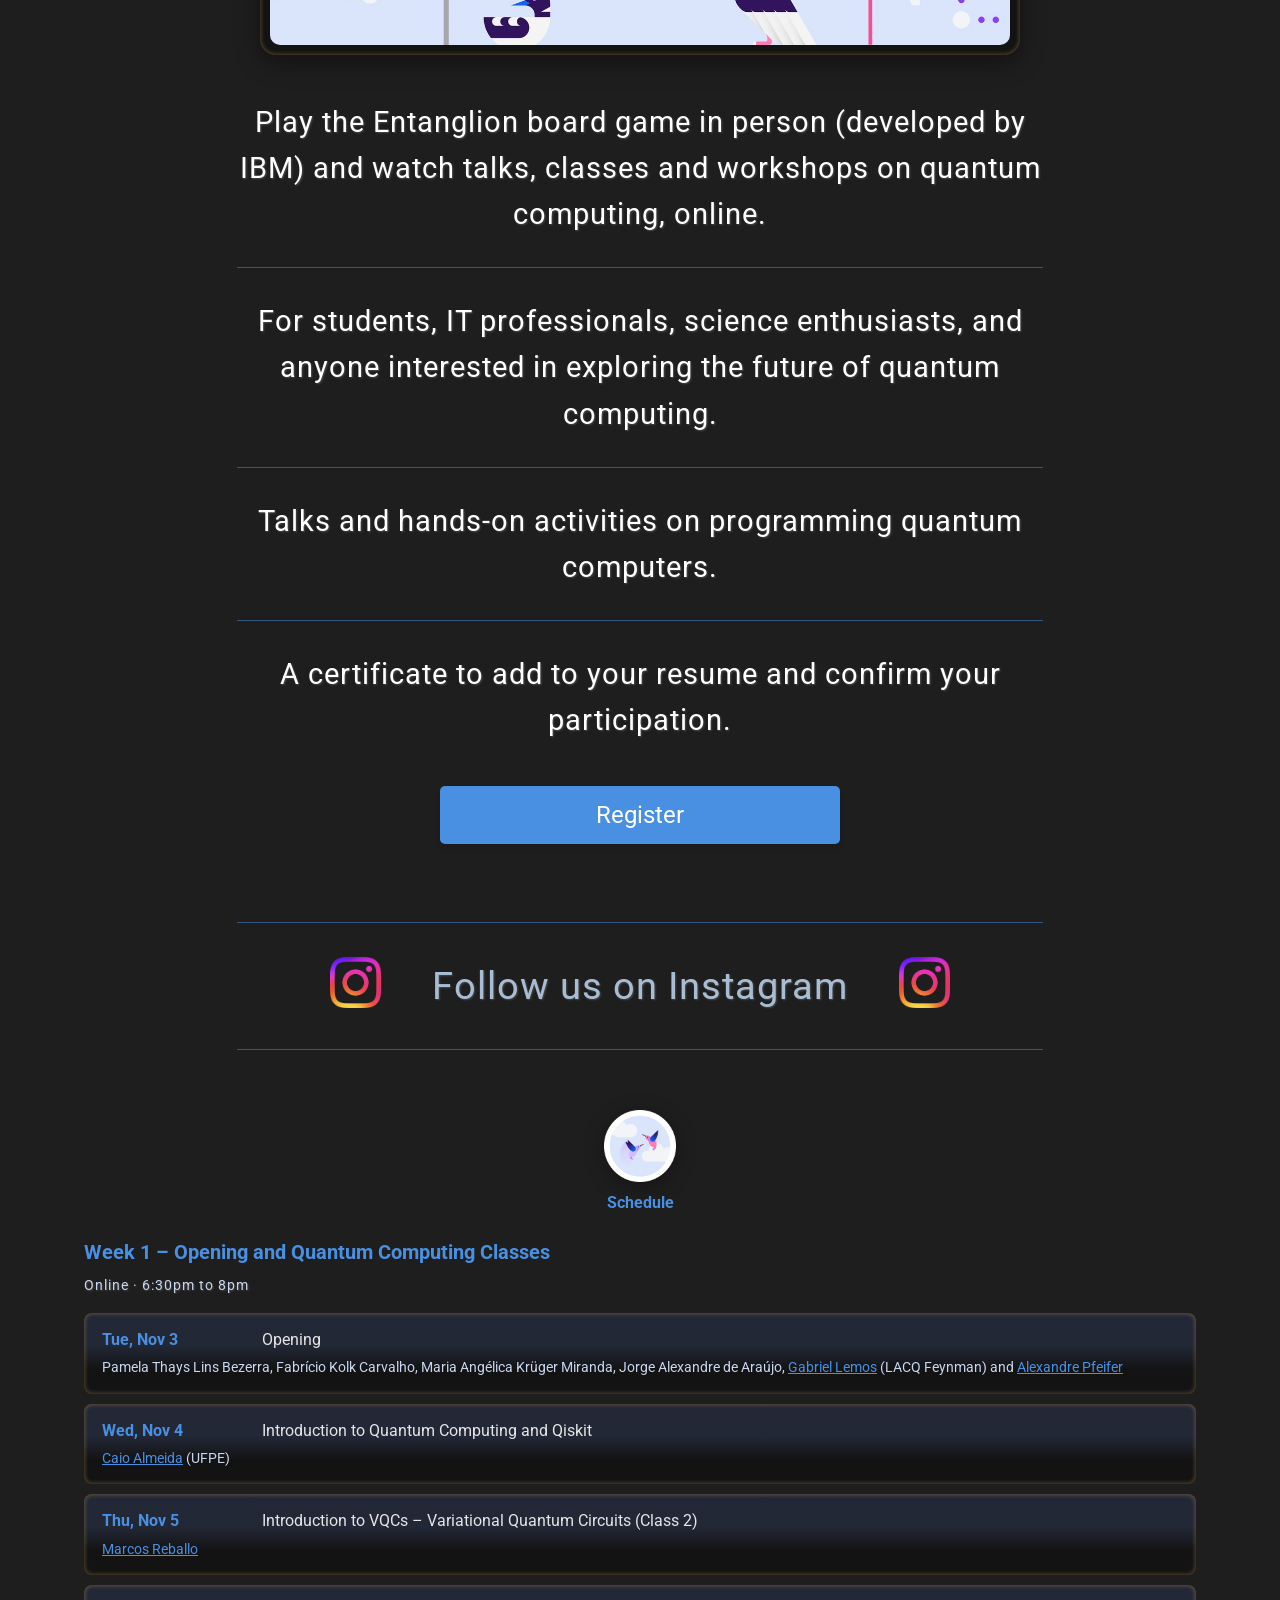
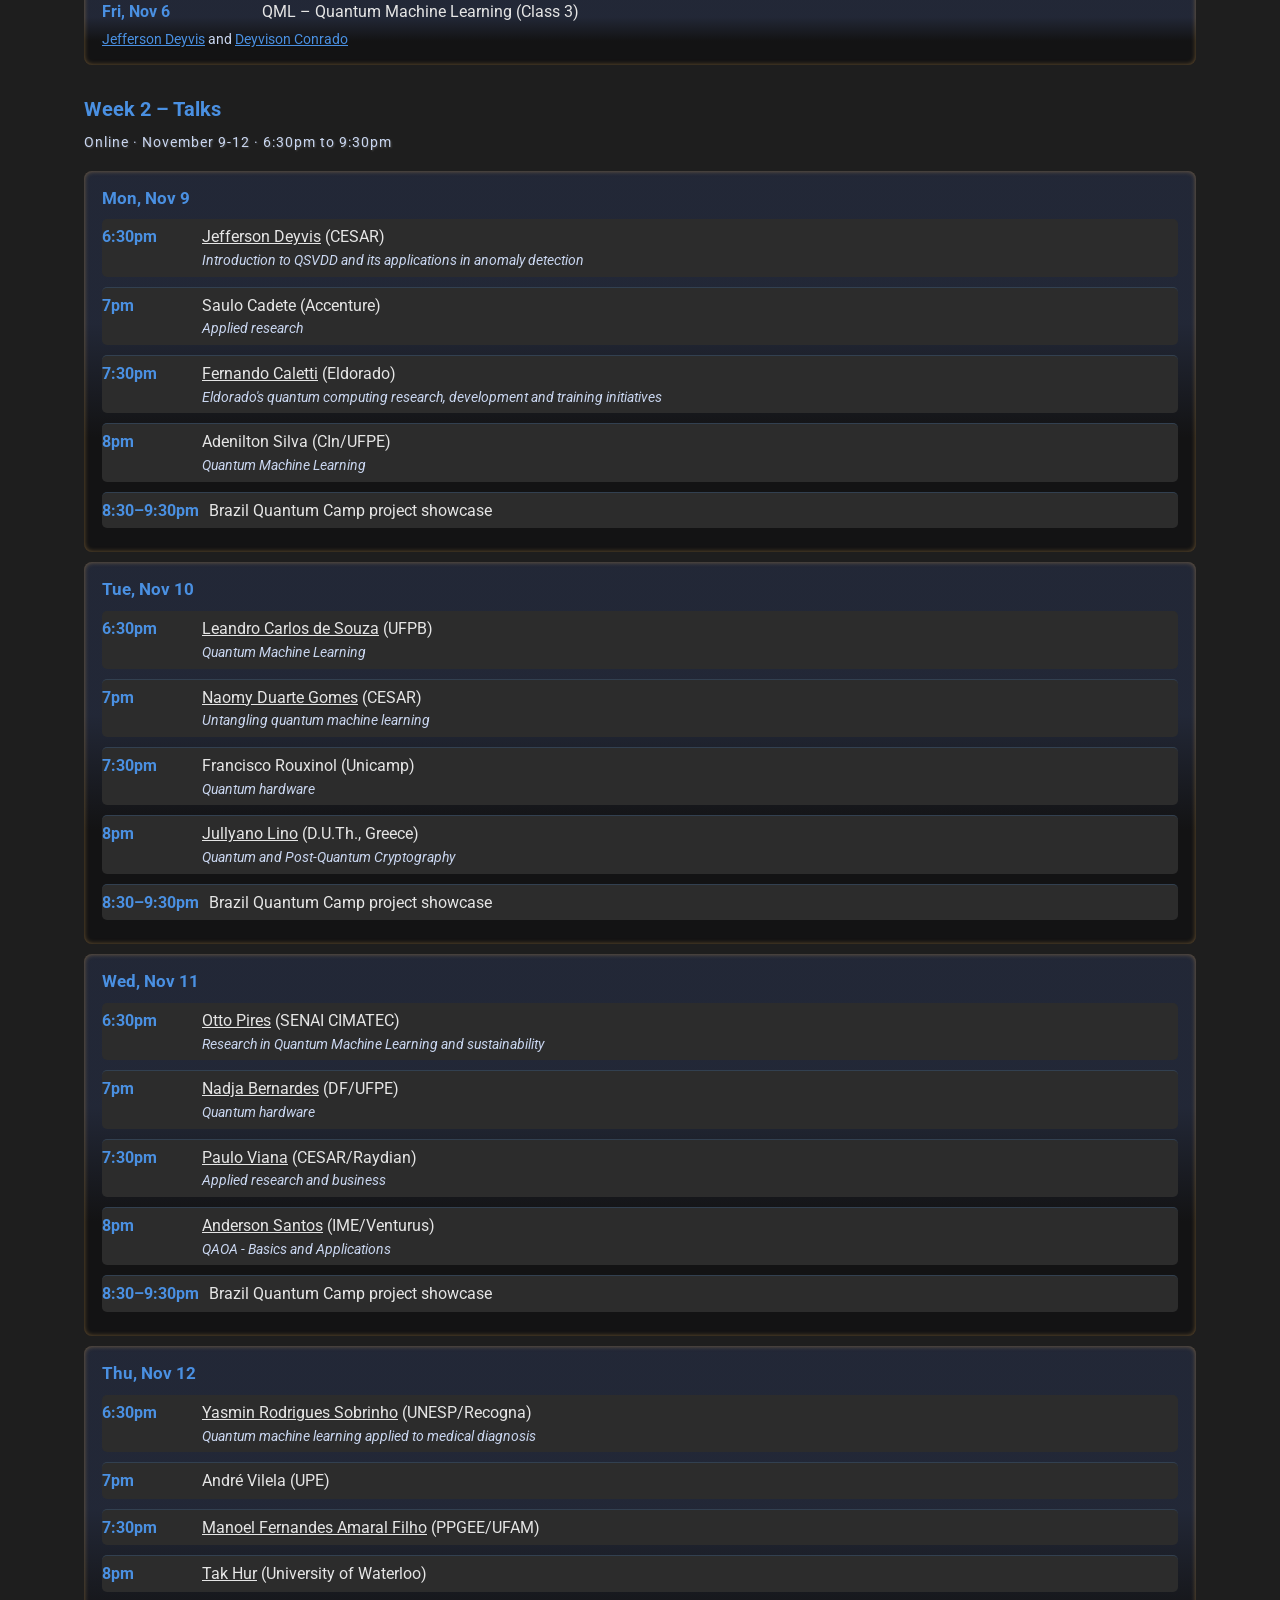
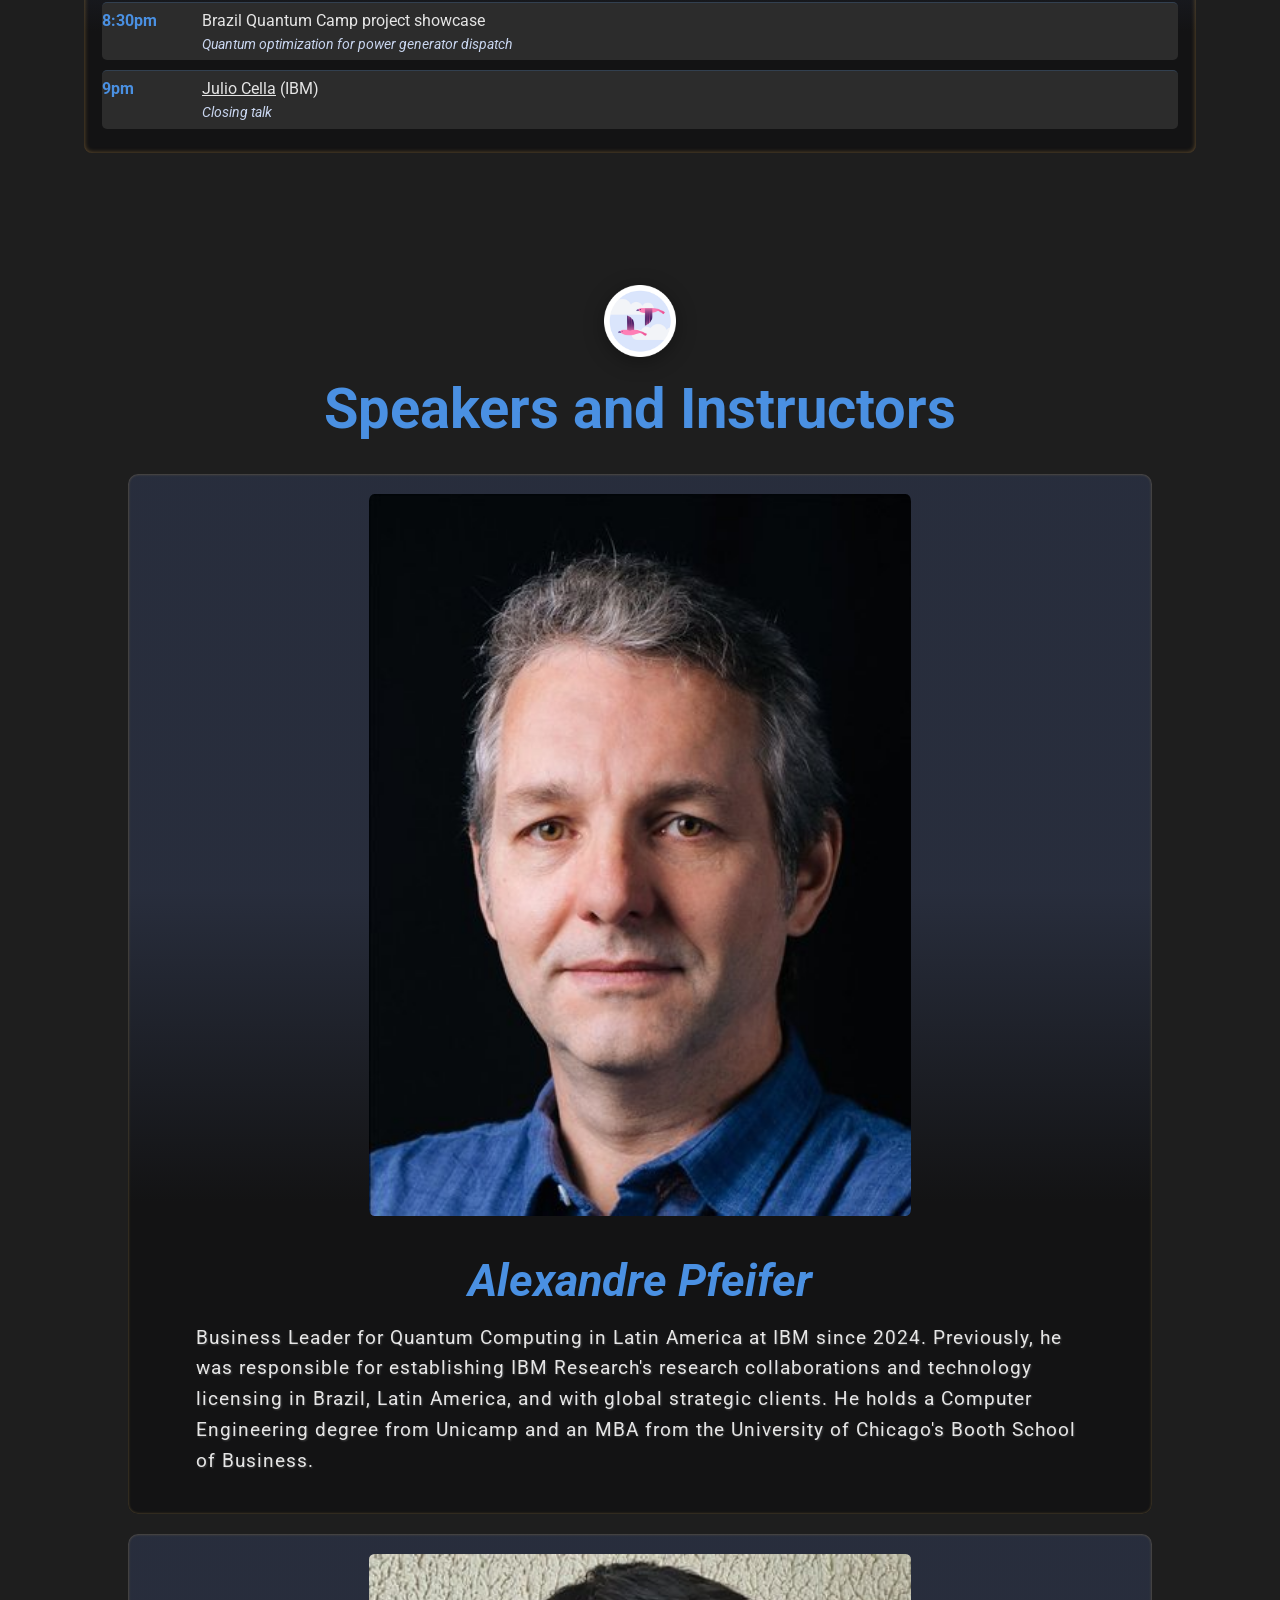
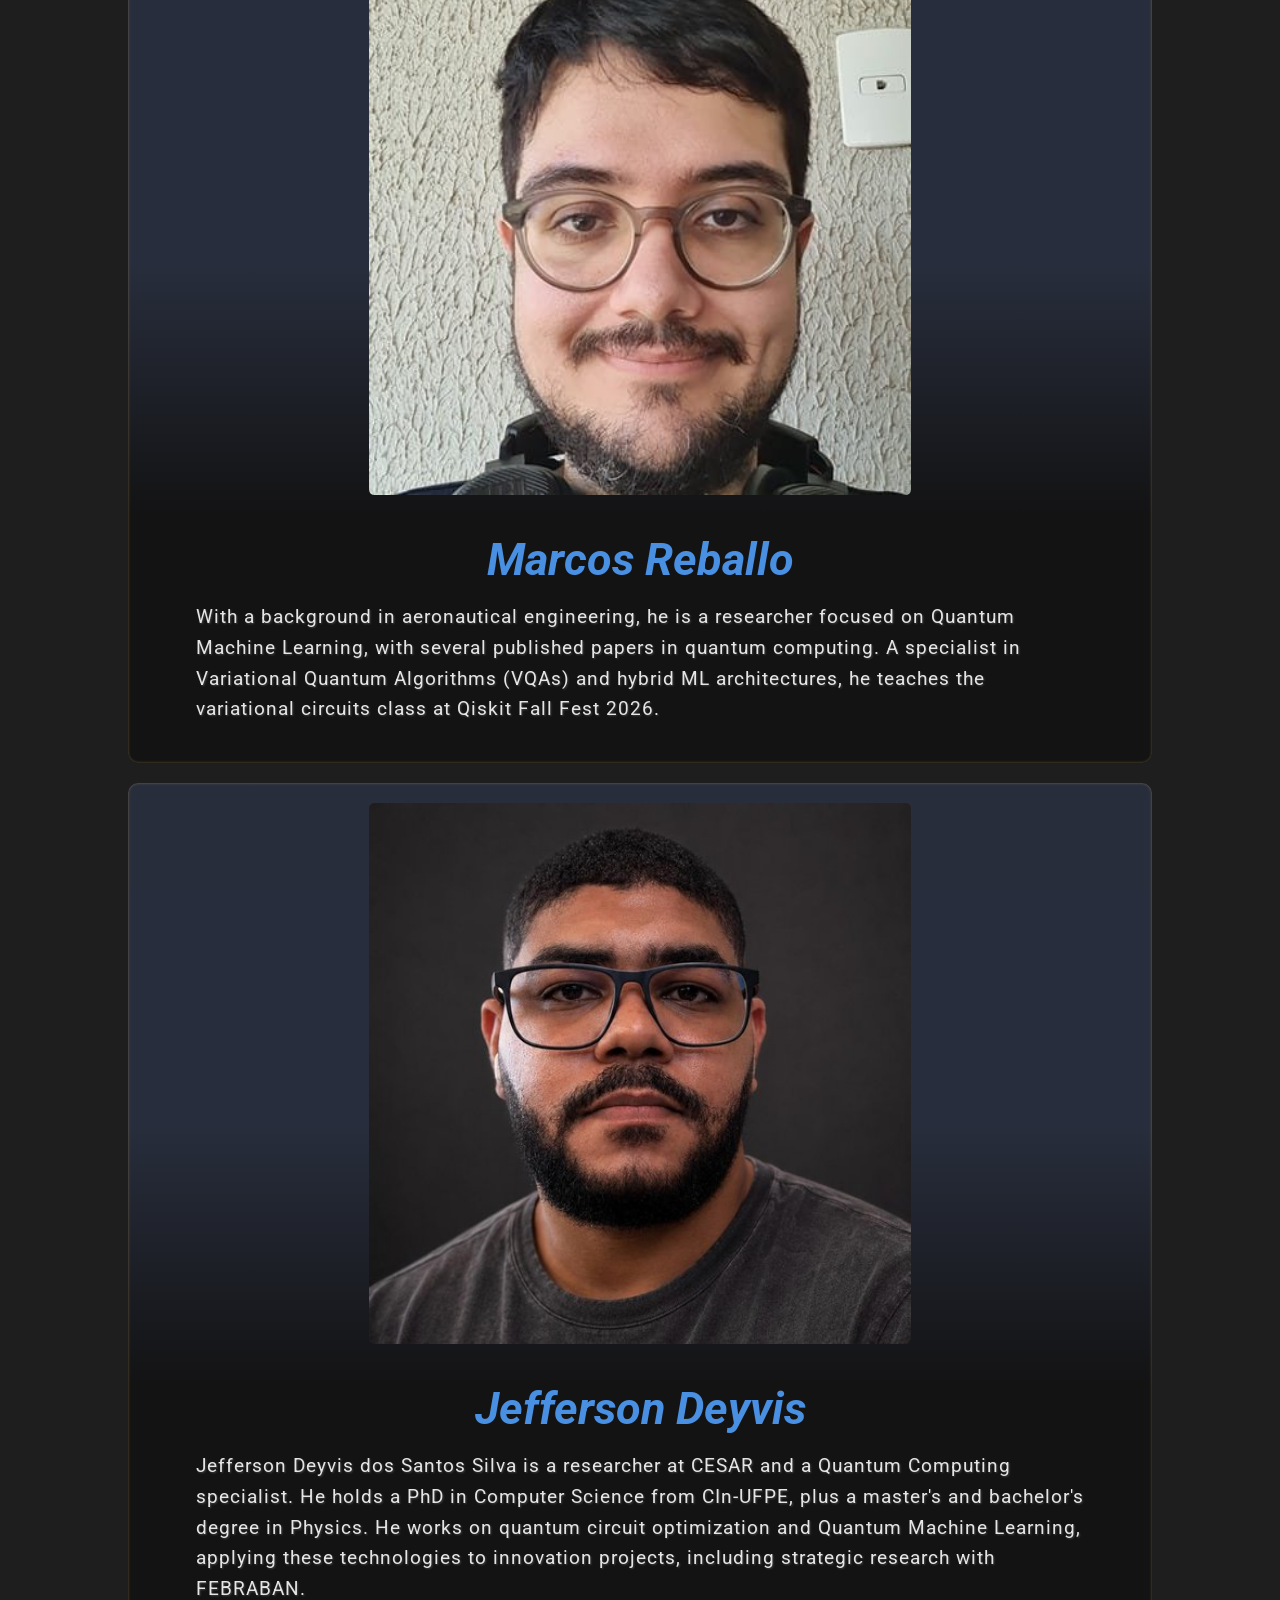
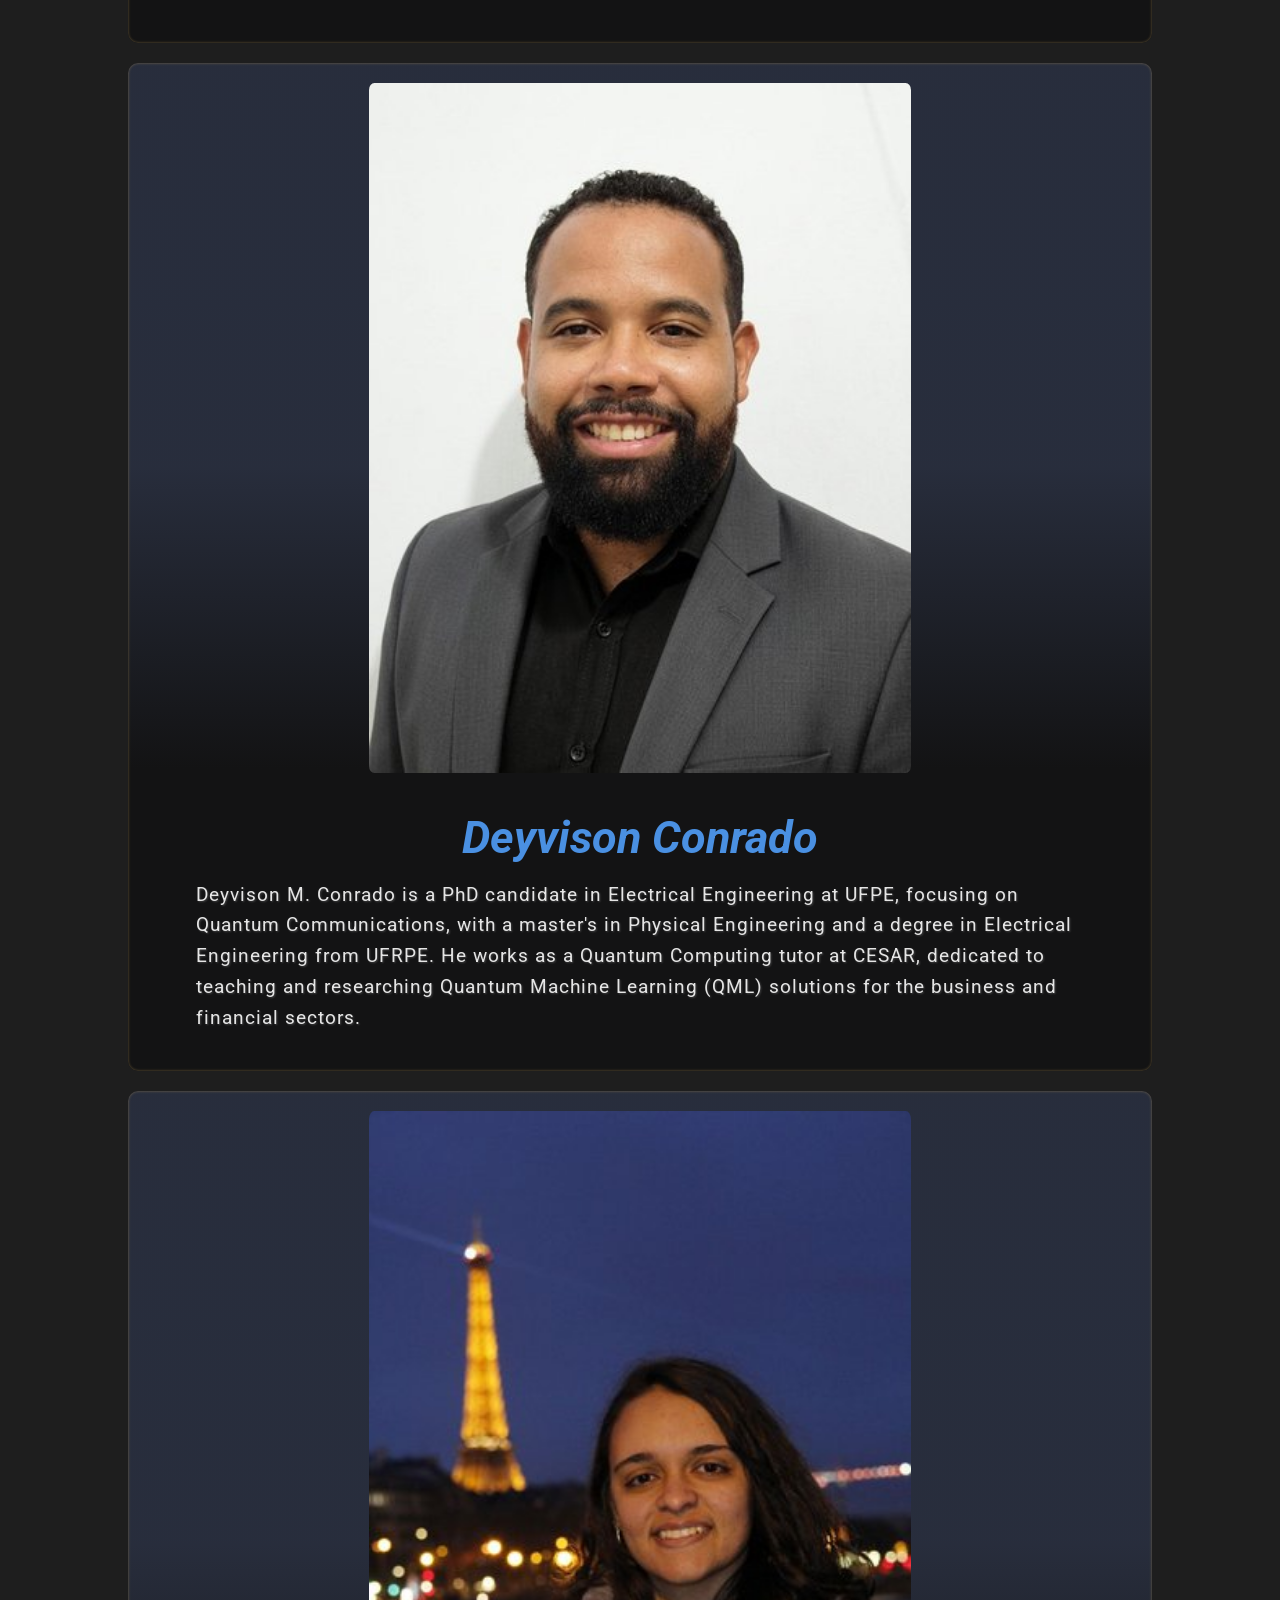
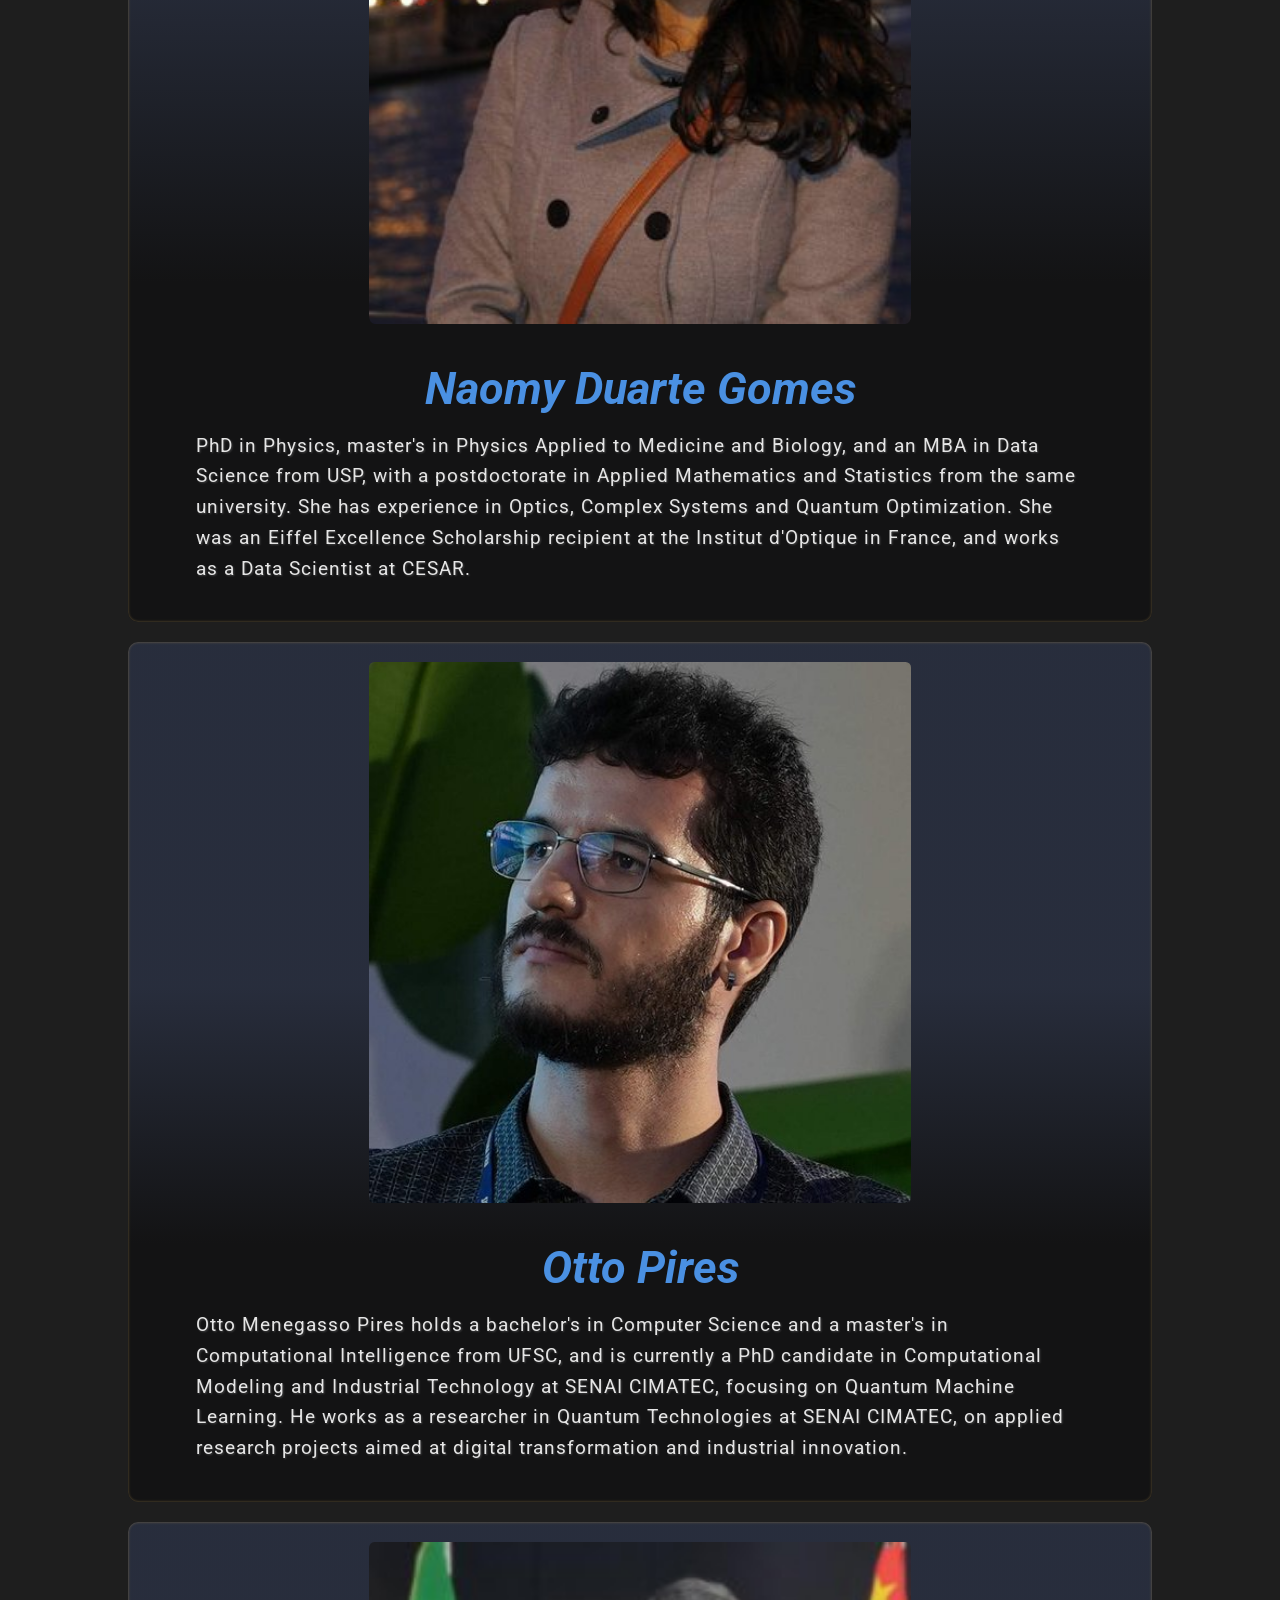
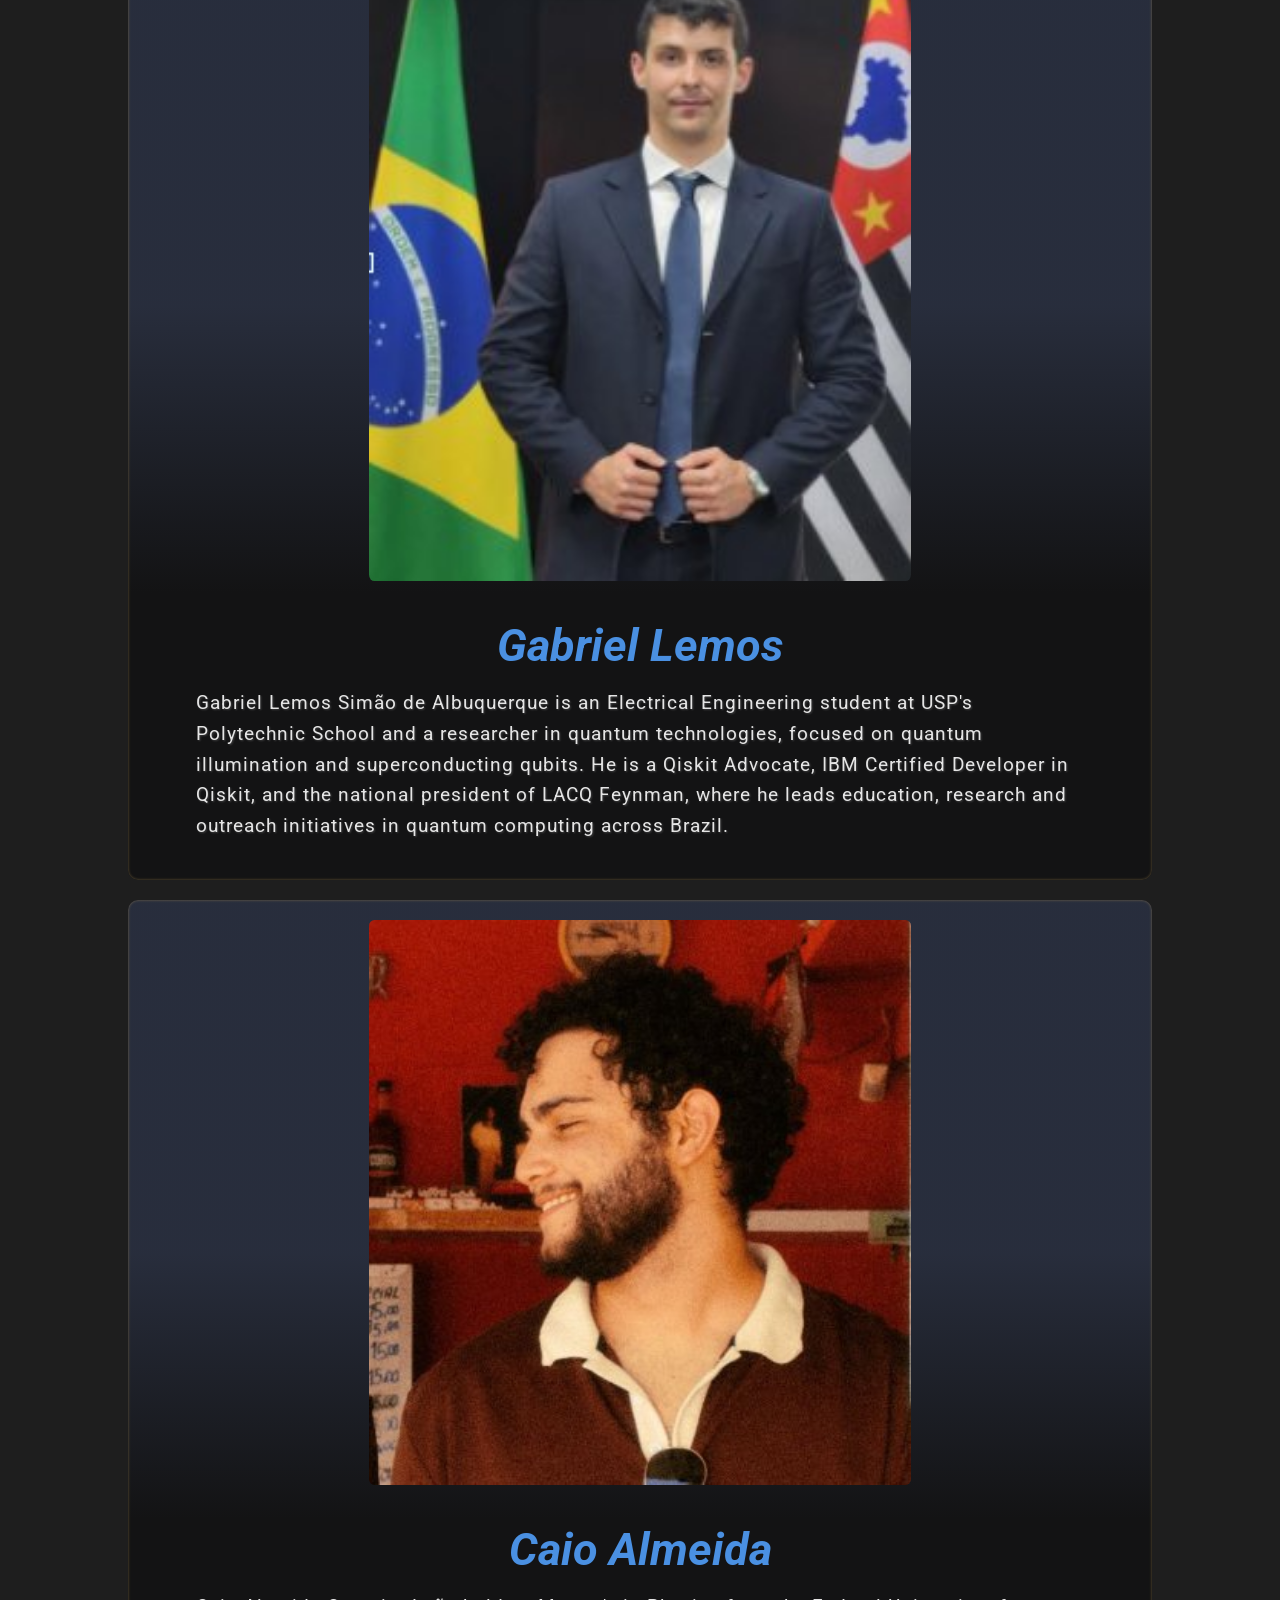
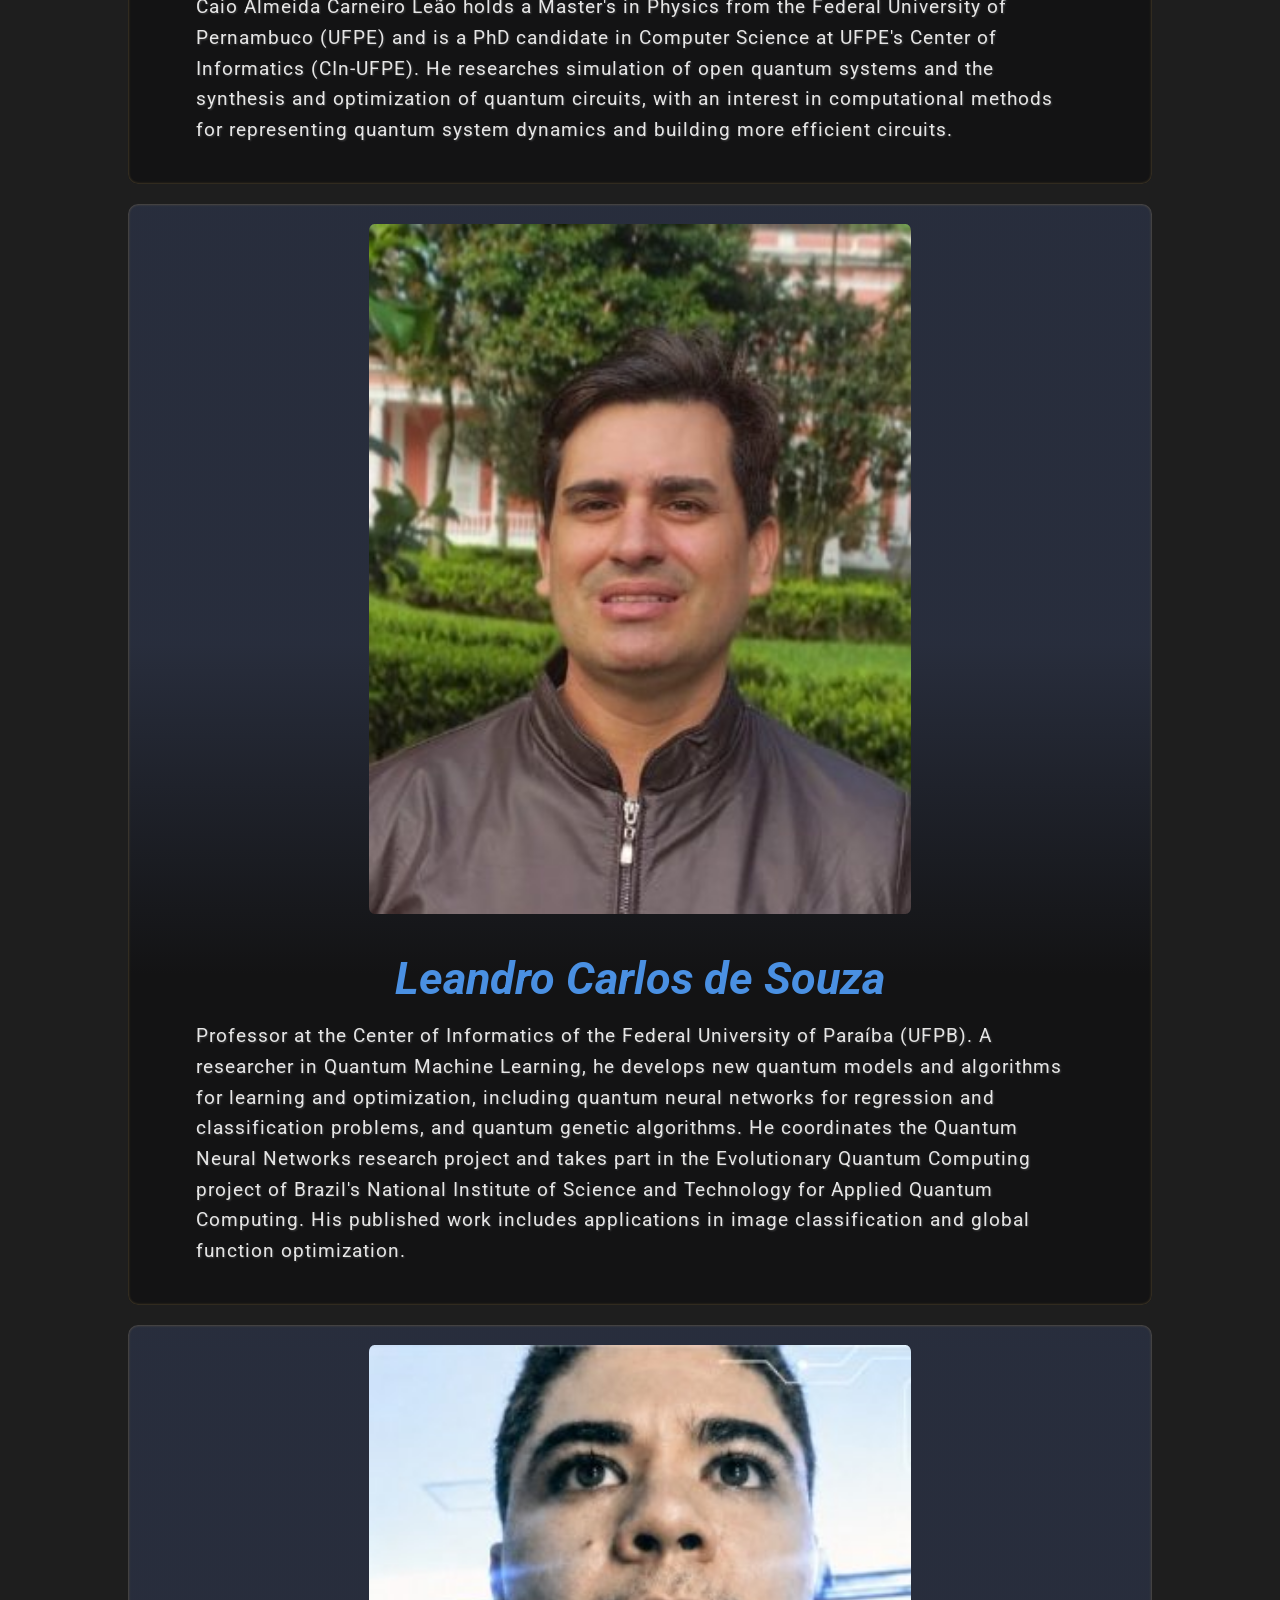
==== commit c03e560a: "Atualizando o título da palestra de QAOA" ====
--- a/index_en.html
+++ b/index_en.html
@@ -204,7 +204,7 @@
           <li><span class="item-hora">6:30pm</span><span class="item-tema"><a href="#otto-pires_desc">Otto Pires</a> (SENAI CIMATEC)<span class="item-subtitulo">Research in Quantum Machine Learning and sustainability</span></span></li>
           <li><span class="item-hora">7pm</span><span class="item-tema"><a href="#nadja-bernardes_desc">Nadja Bernardes</a> (DF/UFPE)<span class="item-subtitulo">Quantum hardware</span></span></li>
           <li><span class="item-hora">7:30pm</span><span class="item-tema"><a href="#paulo-viana_desc">Paulo Viana</a> (CESAR/Raydian)<span class="item-subtitulo">Applied research and business</span></span></li>
-          <li><span class="item-hora">8pm</span><span class="item-tema"><a href="#anderson-santos_desc">Anderson Santos</a> (IME/Venturus)<span class="item-subtitulo">Quantum computing and cybersecurity</span></span></li>
+          <li><span class="item-hora">8pm</span><span class="item-tema"><a href="#anderson-santos_desc">Anderson Santos</a> (IME/Venturus)<span class="item-subtitulo">QAOA - Basics and Applications</span></span></li>
           <li><span class="item-hora">8:30–9:30pm</span><span class="item-tema">Brazil Quantum Camp project showcase</span></li>
         </ul>
       </div>
